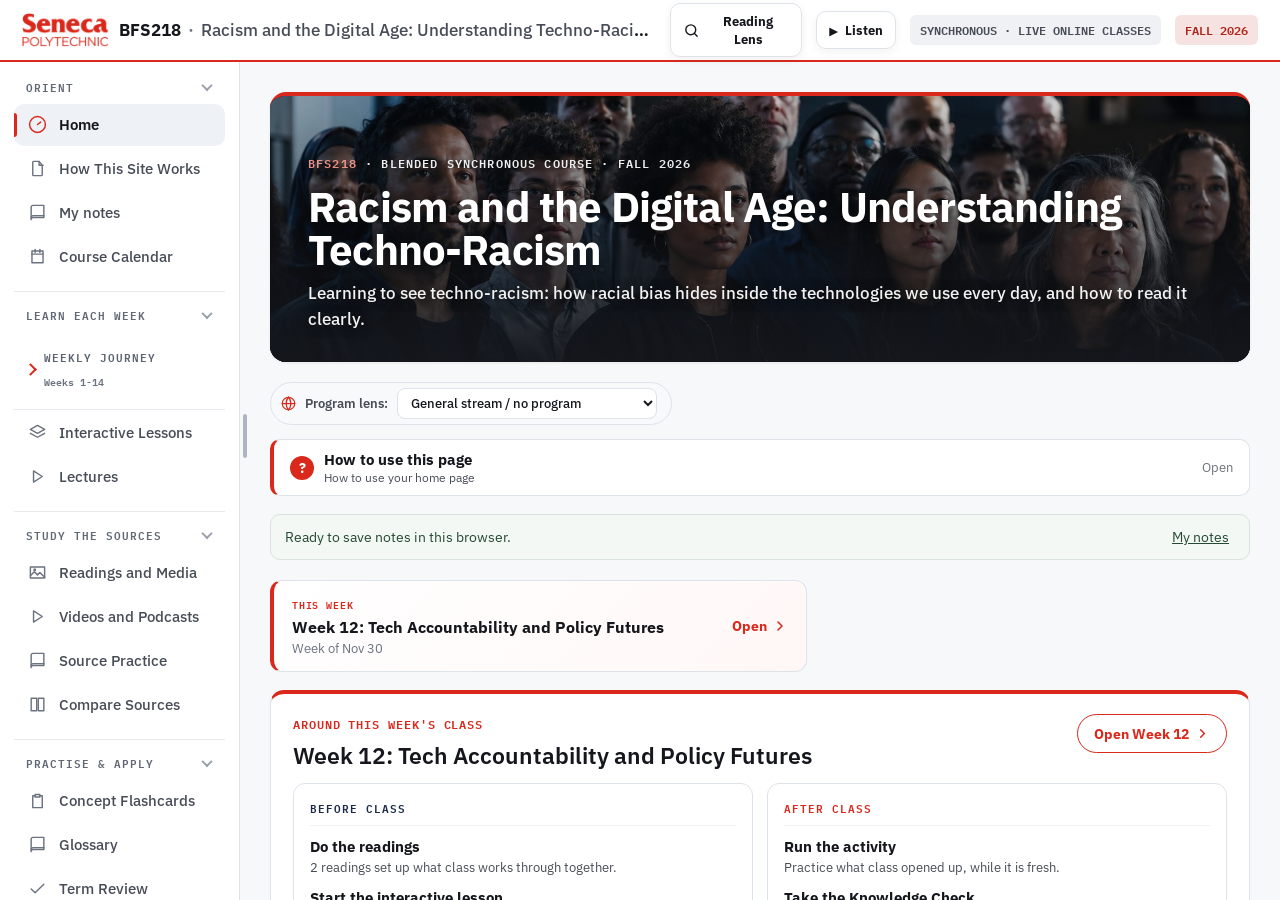
==== index.html @ 2667ca38 "Correct source attributions, practice explanations and support diagram" ====
<!DOCTYPE html>
<html lang="en-CA">
<head>
<meta charset="utf-8">
<meta http-equiv="Content-Security-Policy" content="default-src 'self'; script-src 'self' 'unsafe-inline'; style-src 'self' 'unsafe-inline'; img-src 'self' data: blob:; media-src 'self' blob:; font-src 'self'; connect-src 'self'; frame-src 'self' https://www.youtube-nocookie.com; object-src 'none'; base-uri 'self'; form-action 'none'">
<meta name="referrer" content="no-referrer">
<meta name="theme-color" content="#DA291C">
<meta name="viewport" content="width=device-width, initial-scale=1">
<meta name="build" content="20260913-2">
<script>
(function(){try{var m=document.querySelector('meta[name="build"]');var L=m?(m.content||''):'';if(!L)return;function cleanMarker(t){try{var u=new URL(location.href);if(t===L&&u.searchParams.has('_bf_build')){u.searchParams.delete('_bf_build');history.replaceState(history.state,'',u.href);}}catch(e){}}function chk(){fetch('build.txt?_='+Date.now(),{cache:'no-store'}).then(function(r){return r.ok?r.text():null;}).then(function(t){if(!t)return;t=(t||'').trim();if(!t)return;if(t===L){cleanMarker(t);return;}var seen=false,storageOK=true;try{seen=sessionStorage.getItem('bf_reload_for')===t;if(!seen)sessionStorage.setItem('bf_reload_for',t);}catch(e){storageOK=false;}if(seen)return;if(storageOK){location.reload();return;}try{var u=new URL(location.href);if(u.searchParams.get('_bf_build')===t)return;u.searchParams.set('_bf_build',t);location.replace(u.href);}catch(e){}}).catch(function(){});}chk();document.addEventListener('visibilitychange',function(){if(!document.hidden)chk();});window.addEventListener('focus',chk);setInterval(function(){if(!document.hidden)chk();},60000);}catch(e){}})();
</script>
<title>BFS218 Synchronous: your live-class companion site</title>
<meta name="description" content="Instructor-created companion site for the synchronous online section of BFS218 at Seneca Polytechnic: prepare before class, review after, with readings, concepts, immersive experiences, and study supports. Blackboard remains the official Seneca course platform.">
<link rel="stylesheet" href="./fonts/fonts.css?v=20260913-2">
<link rel="icon" type="image/svg+xml" href="./favicon.svg">
<style>
  :root{
    --navy:#1B2A4A; --red:#DA291C; --red-dark:#961A13; --amber:#F2A900; --page:#F7F8FA; --surface:#fff;
    --surface-alt:#FBFCFD; --soft:#EEF1F5; --border:#DEE3EA; --border-hover:#C9D1DC;
    --ink:#15171C; --ink-dim:#474C57; --ink-faint:#6B7280; --focus:#1552D8;
    --sans:'IBM Plex Sans',ui-sans-serif,system-ui,'Segoe UI',Arial,sans-serif;
    --mono:'IBM Plex Mono',ui-monospace,'Cascadia Code',Consolas,monospace;
  }
  *{box-sizing:border-box}
  html,body{margin:0;padding:0;overflow-x:hidden}
  body{font-family:var(--sans);background:var(--page);color:var(--ink);-webkit-font-smoothing:antialiased}
  button,input,select,textarea{font-family:inherit}
  button{cursor:pointer;min-height:24px}
  ::selection{background:#FCEFD2}
  *:focus-visible{outline:2px solid var(--focus);outline-offset:2px;border-radius:4px}
  a{color:#0b4fc0}
  .mono{font-family:var(--mono)}
  .skip{position:absolute;left:-999px;top:0;background:var(--ink);color:#fff;padding:10px 16px;z-index:200;border-radius:0 0 8px 0}
  .skip:focus{left:0}
  .vh{position:absolute;left:-9999px;width:1px;height:1px;overflow:hidden}
  .soc-weekstrip{display:none}
  .soc-mobile-menu{display:none!important}
  .soc-mobile-scrim{display:none}
  .soc-mobile-jump{display:none}
  .reader-lens-btn{margin-left:auto;display:inline-flex;align-items:center;justify-content:center;gap:7px;min-height:38px;border:1px solid var(--border);border-radius:10px;background:#fff;color:var(--ink);padding:8px 12px;font-size:.84rem;font-weight:800;box-shadow:0 3px 10px rgba(27,42,74,.06)}
  .reader-lens-btn.on{border-color:var(--red);background:#FBF4F3;color:var(--red)}
  .rl-dock{position:fixed;left:0;right:0;bottom:0;z-index:97;background:#fff;border-top:3px solid #DA291C;box-shadow:0 -10px 30px rgba(21,23,28,.18);padding:10px 18px calc(12px + env(safe-area-inset-bottom, 0px))}
  .rl-dock-head{display:flex;align-items:center;gap:10px}
  .rl-dock-head strong{display:inline-flex;align-items:center;gap:6px;font-size:.82rem;color:#B02318;letter-spacing:.03em;text-transform:uppercase}
  .rl-dock-hint{flex:1;font-size:.73rem;color:#474C57;line-height:1.4}
  .rl-dock-copy{font-size:1.5rem;line-height:1.6;font-weight:650;color:#15171C;max-height:5.6em;overflow:auto;padding-top:6px}
  @media (max-width:760px){.rl-dock-hint{display:none}.rl-dock-copy{font-size:1.3rem;max-height:4.6em}}
  .wk-save-note{display:block;margin-top:6px;font-size:.72rem;line-height:1.45;color:#474C57}
  textarea:focus-visible{outline:3px solid #1552D8!important;outline-offset:2px}
  .vid-load:focus-visible{outline:3px solid #7EB8FF!important;outline-offset:2px}
  .wk-coll-btn{float:right;margin-left:12px;min-width:30px;min-height:30px;border:1px solid #DEE3EA;background:#fff;color:#474C57;border-radius:8px;font-size:1.05rem;font-weight:600;line-height:1;cursor:pointer}
  .wk-coll-btn:hover{background:#EEF1F5}
  .wk-coll-btn:focus-visible{outline:3px solid #1B2A4A;outline-offset:2px}
  section.wk-collapsed > :not(h2.wk-sec):not(.wk-desc):not(.wk-coll-btn){display:none!important}
  section.wk-collapsed h2.wk-sec{margin-bottom:8px}
  .wk-desc{font-size:.92rem;line-height:1.6;color:var(--ink-dim);margin:0 0 14px}
  .site-howto-links{display:flex;gap:10px;flex-wrap:wrap;margin:0 0 16px}
  .site-howto-links a{font-size:.82rem;font-weight:700;color:#1B2A4A;background:#EEF1F5;border:1px solid #DEE3EA;border-radius:999px;padding:7px 14px;text-decoration:none}
  .site-howto-links a:hover{background:#e3e8ef}
  .site-howto-steps{list-style:none;margin:0;padding:0;display:grid;gap:10px}
  .site-howto-step{display:flex;gap:14px;align-items:flex-start;background:#fff;border:1px solid var(--border);border-radius:12px;padding:14px 16px;transition:transform .15s,box-shadow .15s,border-color .15s}
  .site-howto-step:hover{transform:translateX(3px);border-color:var(--red);box-shadow:0 3px 12px rgba(20,30,50,.07)}
  .site-howto-step .n{flex:none;width:30px;height:30px;border-radius:50%;background:var(--red);color:#fff;font-weight:700;display:flex;align-items:center;justify-content:center;font-size:.95rem}
  .site-howto-step b{display:block;font-size:1rem;color:var(--ink);margin-bottom:2px}
  .site-howto-step p{margin:0;font-size:.9rem;line-height:1.5;color:var(--ink-dim)}
  section.wk-collapsed > .wk-desc{margin-bottom:0}
  .wk-coll-bar{display:flex;align-items:center;gap:10px;flex-wrap:wrap;margin:0 0 14px}
  .wk-coll-bar button{border:1px solid #DEE3EA;background:#fff;color:#1B2A4A;border-radius:999px;font-size:.8125rem;font-weight:600;padding:7px 13px;cursor:pointer}
  .wk-coll-bar button:hover{background:#EEF1F5}
  .wk-coll-bar span{font-size:.75rem;color:#6B7280}
  .sc-panel{border:1px solid #DEE3EA;border-radius:16px;background:#fff;padding:20px 22px;margin:0 0 26px}
  .sc-stats{display:flex;gap:18px;flex-wrap:wrap;margin:0 0 14px;font-size:.9rem;color:#474C57}
  .sc-stats b{color:#141821;font-size:1.05rem}
  .sc-rec{display:flex;align-items:center;justify-content:space-between;gap:14px;border:1px solid #EEF1F5;border-radius:12px;padding:12px 14px;margin:0 0 10px}
  .sc-rec b{font-size:.95rem;color:#141821}
  .sc-rec p{margin:3px 0 0;font-size:.85rem;color:#474C57}
  .sc-rec > button{flex:none;border:1px solid #1B2A4A;background:#1B2A4A;color:#fff;border-radius:999px;font-size:.8125rem;font-weight:600;padding:8px 14px;cursor:pointer}
  .sc-rec > button:hover{background:#33456B}
  .sc-nameform label{display:block;font-size:.85rem;font-weight:600;color:#141821;margin:8px 0 6px}
  .sc-nameform div{display:flex;gap:8px}
  .sc-nameform input{flex:1;max-width:260px;border:1px solid #DEE3EA;border-radius:9px;padding:8px 11px;font-size:.9rem}
  .sc-nameform button{border:1px solid #1B2A4A;background:#fff;color:#1B2A4A;border-radius:9px;font-size:.85rem;font-weight:600;padding:8px 14px;cursor:pointer}
  .sc-nameform small,.sc-nameline{display:block;margin-top:7px;font-size:.75rem;color:#6B7280}
  .sc-linkbtn{border:none;background:none;color:#1B2A4A;text-decoration:underline;font-size:.75rem;cursor:pointer;padding:0}
  .sc-how{margin-top:10px}
  .sc-how summary{font-size:.8125rem;font-weight:600;color:#474C57;cursor:pointer}
  .sc-how p{font-size:.8125rem;color:#6B7280;margin:6px 0 0}
  .home-intro .home-about{margin-top:8px}
  .home-intro summary{font-size:.95rem;font-weight:600;color:var(--red);cursor:pointer;list-style:none;display:flex;align-items:center;gap:8px;padding:4px 0}
  .home-intro summary::-webkit-details-marker{display:none}
  .home-intro summary::before{content:"\25B8";display:inline-block;transition:transform .18s ease}
  .home-intro details[open] summary::before{transform:rotate(90deg)}
  .home-about-body{padding-top:8px}
  .home-about-body h3{font-size:1rem;margin:12px 0 6px;color:var(--ink)}
  .kd-link{display:flex;align-items:baseline;gap:9px;width:100%;background:none;border:none;text-align:left;cursor:pointer;font:inherit;padding:0;text-decoration:none}
  .kd-link .kd-t{color:inherit}
  .kd-link:hover .kd-t{text-decoration:underline}
  .kd-go{margin-left:auto;color:var(--ink-faint);font-weight:700;flex:none;align-self:center}
  .cal-link{appearance:none;-webkit-appearance:none;border-top:0;border-left:0;cursor:pointer;font:inherit;color:inherit;text-align:left;width:100%;text-decoration:none}
  .cal-due.cal-link:hover{background:#f7dcd9}.cal-open.cal-link:hover{background:#e6ebf3}






  .cal-legend{display:flex;flex-wrap:wrap;gap:16px;margin:0 0 6px;font-size:.82rem;color:var(--ink-dim)}
  .cal-lg{display:inline-flex;align-items:center;gap:7px}
  .cal-sw{width:13px;height:13px;border-radius:4px;flex:none}
  .cal-sw-due{background:var(--red)}.cal-sw-class{background:#1B2A4A}.cal-sw-open{background:#EEF1F5;border:1px solid #cdd3dc}.cal-sw-study{background:#dbe4f2}
  .cal-grids{display:grid;grid-template-columns:repeat(auto-fit,minmax(290px,1fr));gap:20px;margin:16px 0 26px}
  .cal-month{border:1px solid #DEE3EA;border-radius:14px;overflow:hidden;background:#fff}
  .cal-mhead{background:#1B2A4A;color:#fff;font-weight:600;font-size:.95rem;padding:10px 14px}
  .cal-grid{display:grid;grid-template-columns:repeat(7,1fr)}
  .cal-dow{text-align:center;font-size:.6rem;letter-spacing:.04em;color:#6B7280;font-weight:700;padding:7px 0 5px;text-transform:uppercase;border-bottom:1px solid #EEF1F5}
  .cal-cell{min-height:56px;border-bottom:1px solid #EEF1F5;border-right:1px solid #EEF1F5;padding:4px 5px;display:flex;flex-direction:column;gap:2px}
  .cal-grid > div:nth-child(7n){border-right:none}
  .cal-num{font-weight:600;color:var(--ink);font-size:.8rem}
  .cal-blank{background:#FAFBFC}
  .cal-tag{font-size:.58rem;line-height:1.12;font-weight:700;border-radius:5px;padding:2px 4px;color:#1B2A4A;background:#EEF1F5}
  .cal-due{background:#FBECEB}.cal-due .cal-num{color:var(--red)}.cal-due .cal-tag{background:var(--red);color:#fff}
  .cal-class .cal-tag{background:#1B2A4A;color:#fff}.cal-class .cal-num{color:#1B2A4A}
  .cal-open .cal-tag{background:#EEF1F5;color:#1B2A4A}
  .cal-study{background:#F3F6FB}.cal-study .cal-tag{background:#dbe4f2;color:#1B2A4A}
  .cal-today{outline:2px solid var(--red);outline-offset:-2px}




  .due-panel{margin-top:10px;background:#fff;border:1px solid #f0d9d7;border-radius:12px;padding:14px 16px}
  @keyframes upcomingScroll{from{transform:translateX(0)}to{transform:translateX(-50%)}}
  .upcoming-banner{position:sticky;top:8px;z-index:48;display:grid;grid-template-columns:auto minmax(0,1fr) auto;align-items:stretch;border:1px solid #DEE3EA;border-radius:12px;background:#fff;overflow:hidden;margin:0 0 14px;box-shadow:0 4px 16px rgba(0,0,0,.06)}
  .upcoming-label{border:0;background:#DA291C;color:#fff;padding:8px 14px;font:inherit;cursor:pointer;display:flex;flex-direction:column;justify-content:center;align-items:flex-start;min-width:112px}.upcoming-label:hover,.upcoming-label:focus-visible{background:#961A13}.upcoming-label span{font-size:.78rem;font-weight:800;letter-spacing:.05em;text-transform:uppercase}.upcoming-label small{font-size:.68rem;color:rgba(255,255,255,.9);margin-top:2px}
  .upcoming-pause{border:0;background:#F8F9FB;color:#474C57;padding:8px 14px;font:inherit;cursor:pointer;min-width:68px;font-size:.75rem;font-weight:700;border-left:1px solid #DEE3EA;transition:background .15s,color .15s}.upcoming-pause:hover,.upcoming-pause:focus-visible{background:#EEF1F5;color:#15171C}
  .upcoming-window{min-width:0;overflow:hidden;display:flex;align-items:center}.upcoming-track{display:flex;align-items:center;width:max-content;animation:upcomingScroll 54s linear infinite;will-change:transform}.upcoming-loop{display:flex;align-items:center;flex:none}.upcoming-banner.paused .upcoming-track,.upcoming-banner:hover .upcoming-track,.upcoming-window:focus .upcoming-track{animation-play-state:paused}
  .upcoming-item{display:inline-flex;align-items:center;gap:7px;white-space:nowrap;padding:9px 18px 9px 15px;border-right:1px solid #E5E5E5;color:#15171C;font-size:.8rem}.upcoming-item i{width:9px;height:9px;border-radius:50%;background:#15171C;flex:none}.upcoming-item b{color:#15171C}.upcoming-item small{font-size:.75rem;color:#474C57}.upcoming-due i{background:#DA291C}.upcoming-async i{background:#6B7280;border-radius:2px}.upcoming-study i{background:#fff;border:2px solid #6B7280}.upcoming-open i{background:#961A13;border-radius:1px;transform:rotate(45deg)}
  .upcoming-reminder{position:fixed;inset:0;z-index:220;display:flex;align-items:center;justify-content:center;padding:20px;background:rgba(0,0,0,.7);backdrop-filter:blur(6px)}.upcoming-reminder-card{position:relative;width:min(610px,100%);max-height:calc(100vh - 40px);overflow:auto;border-radius:20px;background:linear-gradient(145deg,#fff 0%,#fff 74%,#F8F8F8 100%);border:1px solid #CFCFCF;border-left:7px solid #DA291C;padding:30px;box-shadow:0 32px 90px rgba(0,0,0,.42)}.upcoming-reminder-card>.mono{display:inline-flex;border-radius:999px;background:#FFF1EF;padding:5px 9px;font-size:.68rem;letter-spacing:.08em;color:#961A13;font-weight:900}.upcoming-reminder-card h2{font-size:1.55rem;line-height:1.15;margin:10px 0 18px}.upcoming-reminder-card ul{list-style:none;margin:0;padding:0;display:grid;gap:10px}.upcoming-reminder-card li{display:grid;grid-template-columns:132px 1fr;gap:14px;align-items:start;border:1px solid #D8D8D8;border-radius:13px;background:#fff;padding:13px 14px;box-shadow:0 2px 8px rgba(0,0,0,.04)}.upcoming-reminder-card li b{color:#15171C;font-size:.8rem;line-height:1.3}.upcoming-reminder-card li b small{display:block;margin-top:4px;color:#961A13;font-size:.72rem}.upcoming-reminder-card li span{font-size:.9rem;line-height:1.48}.upcoming-reminder-card li span small{display:block;margin-top:3px;color:#474C57}.upcoming-reminder-card p{font-size:.84rem;line-height:1.55;color:#474C57;margin:16px 0}.upcoming-reminder-card>div:last-child{display:flex;gap:9px;flex-wrap:wrap}.upcoming-reminder-card>div:last-child button{border:1px solid #DA291C;border-radius:10px;background:#DA291C;color:#fff;padding:11px 14px;font-weight:800}.upcoming-reminder-card>div:last-child button:hover,.upcoming-reminder-card>div:last-child button:focus-visible{background:#961A13;border-color:#961A13}.upcoming-reminder-card>div:last-child button.secondary{background:#fff;color:#15171C;border-color:#15171C}.upcoming-reminder-card>div:last-child button.secondary:hover,.upcoming-reminder-card>div:last-child button.secondary:focus-visible{background:#F4F4F4;color:#15171C}
  .mobile-cal-sub{display:none}.mobile-access-panel{border:1px solid #D7D7D7;border-left:5px solid #DA291C;border-radius:0 14px 14px 0;background:#fff;padding:18px 20px;margin:16px 0}.mobile-access-panel .mono,.mobile-cal-sub .mono{font-size:.66rem;letter-spacing:.08em;color:#961A13;font-weight:900}.mobile-access-panel h2,.mobile-cal-sub h2{font-size:1.12rem;color:#15171C;margin:5px 0 7px}.mobile-access-panel p,.mobile-cal-sub p{font-size:.88rem;line-height:1.55;color:#474C57;margin:0 0 11px}.mobile-access-panel>div:last-of-type{display:flex;gap:8px;flex-wrap:wrap}.mobile-access-panel a,.mobile-access-panel button,.mobile-cal-sub a{display:inline-flex;align-items:center;justify-content:center;border:1px solid #DA291C;border-radius:9px;background:#DA291C;color:#fff;padding:9px 12px;font:inherit;font-size:.82rem;font-weight:800;text-decoration:none}.mobile-access-panel button{background:#fff;color:#961A13}.mobile-access-panel small{display:block;margin-top:9px;color:#474C57;font-size:.75rem}
  @media(max-width:760px){.mobile-cal-sub{display:block;border:1px solid #D7D7D7;border-top:5px solid #DA291C;border-radius:12px;background:#fff;padding:16px;margin:0 0 16px}.mobile-cal-sub a{width:100%}}
  @media(max-width:640px){.upcoming-banner{grid-template-columns:minmax(0,1fr) auto}.upcoming-label{grid-column:1/-1;min-width:0;flex-direction:row;gap:8px;align-items:center}.upcoming-window{min-height:42px}.upcoming-item{padding:8px 13px}.upcoming-reminder-card{padding:20px 16px}.upcoming-reminder-card li{grid-template-columns:1fr;gap:3px}.upcoming-reminder-card>div:last-child{display:grid}.upcoming-reminder-card>div:last-child button{width:100%}}
  @media(prefers-reduced-motion:reduce){.upcoming-track{animation:none}.upcoming-track [aria-hidden="true"]{display:none}.upcoming-window{overflow-x:auto}}
  .due-open-cal{font-size:.8rem;font-weight:700;color:#fff;background:#1B2A4A;border:none;border-radius:9px;padding:8px 14px;cursor:pointer}
  .kd-mon{font-family:var(--mono);font-size:.7rem;letter-spacing:.08em;color:var(--ink-faint);font-weight:700;margin:16px 0 6px;padding-top:10px;border-top:1px solid var(--soft)}
  .kd-mon:first-child{margin-top:0;border-top:none;padding-top:0}
  .kd-row{display:flex;gap:14px;align-items:flex-start;padding:7px 0}
  .kd-date{flex:none;width:50px;text-align:center;background:#F2F4F7;border-radius:10px;padding:6px 0;line-height:1.05}
  .kd-date.kd-past{background:#EDEFF2}
  .kd-date .kd-day{display:block;font-size:1.15rem;font-weight:700;color:var(--ink)}
  .kd-date .kd-mo{display:block;font-size:.6rem;letter-spacing:.06em;color:var(--ink-faint);text-transform:uppercase}
  .kd-items{flex:1;min-width:0;display:flex;flex-direction:column;gap:4px;padding-top:2px}
  .kd-item{display:flex;align-items:baseline;gap:9px;font-size:.94rem;line-height:1.4;color:var(--ink)}
  .kd-item .kd-dot{flex:none;width:8px;height:8px;border-radius:50%;margin-top:6px;background:#9aa3af}
  .kd-due .kd-dot{background:var(--red)}.kd-due .kd-t{font-weight:600}
  .kd-class .kd-dot{background:#1B2A4A}
  .kd-item em{font-style:normal;color:var(--ink-faint);font-size:.86rem}
  .kd-due em{color:var(--red);font-weight:600}
  .kd-rowpast{opacity:.5}

  .jnow{display:flex;align-items:center;justify-content:space-between;gap:14px;width:100%;text-align:left;border:1px solid var(--border);border-left:4px solid var(--red);background:linear-gradient(135deg,#fff,#fff7f6);border-radius:12px;padding:14px 18px;margin:0 0 18px;cursor:pointer}
  .jnow:hover{background:#fff1ef}
  .jnow-l{display:flex;flex-direction:column;gap:3px;min-width:0}
  .jnow-tag{font-size:.64rem;letter-spacing:.08em;color:var(--red);font-weight:800}
  .jnow-l b{font-size:1.02rem;color:var(--ink)}
  .jnow-date{font-size:.8rem;color:var(--ink-faint)}
  .jnow-go{display:inline-flex;align-items:center;gap:5px;font-size:.85rem;font-weight:700;color:var(--red);white-space:nowrap}
  .jprog{display:flex;align-items:center;gap:10px;margin:0 0 14px}
  .jprog-bar{flex:1;height:7px;border-radius:999px;background:#eaecef;overflow:hidden;max-width:280px}
  .jprog-bar>span{display:block;height:100%;background:var(--red);border-radius:999px}
  .jprog-txt{font-size:.8rem;color:var(--ink-faint);font-weight:600}
  @media (prefers-reduced-motion:reduce){.home-intro summary::before{transition:none}}
  #walk-overlay{position:fixed;inset:0;z-index:150;display:flex;flex-direction:column;background:radial-gradient(130% 100% at 50% -10%,#243154 0%,#141a28 55%,#090c12 100%);color:#fff;animation:walkfade .22s ease}
  @keyframes walkfade{from{opacity:0}to{opacity:1}}
  .walk-theme{position:absolute;top:20px;left:20px;z-index:4;height:42px;padding:0 16px;border:1px solid rgba(255,255,255,.24);background:rgba(255,255,255,.08);color:#fff;border-radius:11px;font-size:.8rem;font-weight:600;cursor:pointer;backdrop-filter:blur(6px)}
  .walk-theme:hover{background:rgba(255,255,255,.18)}
  .walk-close{position:absolute;top:20px;right:20px;z-index:4;width:42px;height:42px;border:1px solid rgba(255,255,255,.24);background:rgba(255,255,255,.08);color:#fff;border-radius:11px;display:flex;align-items:center;justify-content:center;cursor:pointer;backdrop-filter:blur(6px)}
  .walk-close:hover{background:rgba(255,255,255,.18)}
  .walk-stage{flex:1;display:flex;flex-direction:column;align-items:center;padding:72px clamp(24px,6vw,90px) 20px;min-height:0;overflow-y:auto;overflow-x:hidden}
  .walk-slide{max-width:960px;width:100%;margin:auto 0}
  .walk-slide{animation:walkin .42s cubic-bezier(.22,.61,.36,1)}
  .walk-view-update .walk-slide{animation:none}
  .walk-slide.wkslide-model{animation:none}
  @keyframes walkin{from{opacity:.4;transform:translateY(14px)}to{opacity:1;transform:none}}
  .walk-kicker{font-family:"IBM Plex Mono",ui-monospace,monospace;font-size:.72rem;letter-spacing:.16em;color:#FF6B5E;font-weight:700;margin-bottom:16px}
  .walk-title{font-size:clamp(2rem,5.5vw,3.4rem);line-height:1.05;font-weight:600;margin:0 0 18px;letter-spacing:-.015em;text-wrap:balance;text-shadow:0 2px 10px rgba(0,0,0,.32)}
  .walk-lead{font-size:clamp(1.05rem,2.2vw,1.32rem);line-height:1.6;color:#f5f7fb;margin:0 0 26px;max-width:660px;text-shadow:0 1px 3px rgba(0,0,0,.26)}
  .walk-q{border-left:3px solid #FF6B5E;padding:6px 0 6px 20px;margin-top:14px}
  .walk-q span{display:block;font-size:.78rem;letter-spacing:.08em;text-transform:uppercase;color:#d3d9e5;margin-bottom:8px}
  .walk-q b{font-size:clamp(1.25rem,2.6vw,1.55rem);line-height:1.32;font-weight:600;color:#fff}
  .walk-h{font-size:clamp(1.6rem,4vw,2.5rem);line-height:1.12;font-weight:600;margin:0 0 20px;letter-spacing:-.015em;text-wrap:balance;text-shadow:0 2px 10px rgba(0,0,0,.32)}
  .walk-body{font-size:clamp(1.08rem,2.4vw,1.34rem);line-height:1.72;color:#fff;margin:0;text-shadow:0 1px 3px rgba(0,0,0,.24)}
  .walk-cite{margin-top:20px;font-size:.85rem;color:#d9dfeb;font-style:italic}
  .walk-terms{display:grid;grid-template-columns:repeat(auto-fit,minmax(340px,1fr));gap:16px 26px;margin:0}
  .walk-term-h{font-size:clamp(1.1rem,2vw,1.3rem);font-weight:600;color:#fff;margin:0 0 5px}
  .walk-term-d{font-size:clamp(.95rem,1.7vw,1.05rem);line-height:1.55;color:#f4f7fb}
  .walk-term-d i{color:#d3d9e5}
  .wkslide-close{text-align:center}
  .wkslide-close .walk-can{display:inline-block;text-align:left;margin:0 auto 4px}
  .wkslide-close .walk-reflect{max-width:640px;margin-left:auto;margin-right:auto;text-align:left}
  .wkslide-close .walk-can li{padding:9px 0 9px 34px;border-bottom:none}
  .walk-qlist,.walk-can{list-style:none;margin:0;padding:0}
  .walk-qlist li,.walk-can li{font-size:clamp(1.08rem,2.2vw,1.3rem);line-height:1.5;padding:16px 0 16px 34px;border-bottom:1px solid rgba(255,255,255,.16);position:relative;color:#fff;text-shadow:0 1px 3px rgba(0,0,0,.2)}
  .walk-qlist li:before{content:"?";position:absolute;left:0;color:#FF6B5E;font-weight:700;font-size:1.2rem}
  .walk-can li:before{content:"\2713";position:absolute;left:0;color:#6FE39C;font-weight:700;font-size:1.2rem}
  .walk-reflect{margin-top:22px;background:none;border-top:1px solid rgba(255,255,255,.14);border-radius:0;padding:16px 0 0}
  .walk-reflect span{display:block;font-size:.76rem;letter-spacing:.08em;text-transform:uppercase;color:#d3d9e5;margin-bottom:8px}
  .walk-reflect p{margin:0;font-size:clamp(1rem,2vw,1.12rem);line-height:1.6;color:#fff;text-shadow:0 1px 3px rgba(0,0,0,.2)}
  .walk-cta{margin-top:22px;margin-bottom:4px;background:#DA291C;color:#fff;border:none;border-radius:11px;font-size:1rem;font-weight:600;padding:14px 26px;cursor:pointer}
  .walk-cta:hover{background:#c0241a}
  .walk-slide.wkslide-figure,.walk-slide.wkslide-model{max-width:min(1300px,95vw);height:100%}
  .walk-modelview{padding:0}
  .walk-modelshell{width:100%;height:100%;position:relative}
  @media (min-width:641px){.walk-modelshell{height:auto;aspect-ratio:16/9}}
  .walk-modelshell>canvas{width:100%!important;height:100%!important;display:block}
  .walk-modelshell .wk-cam-ctl{position:absolute;left:50%;bottom:14px;transform:translateX(-50%);margin:0;display:flex;gap:8px;flex-wrap:wrap;justify-content:center;z-index:2}
  .walk-modelshell .wk-cam-ctl button{min-width:44px;height:44px;padding:0 12px;border:1px solid rgba(255,255,255,.28);background:rgba(20,26,40,.55);color:#fff;border-radius:10px;font-size:1rem;font-weight:600;cursor:pointer}
  .walk-modelshell .wk-cam-ctl button:hover{background:rgba(40,52,78,.75)}
  .walk-light .walk-modelshell .wk-cam-ctl button{border-color:#d3dae2;background:rgba(255,255,255,.85);color:#1B2A4A}
  .walk-figwrap{display:grid;grid-template-columns:minmax(220px,320px) 1fr;gap:34px;height:100%;align-items:center;width:100%}
  .walk-figtext{display:flex;flex-direction:column;gap:10px}
  .walk-fighead{font-size:clamp(1.4rem,2.4vw,2rem);line-height:1.15;font-weight:600;margin:0;letter-spacing:-.01em;text-wrap:balance}
  .walk-fignote{padding:40px;text-align:center;opacity:.7}
  .walk-figcap{font-size:clamp(.95rem,1.9vw,1.08rem);line-height:1.55;color:#f2f5fa;margin:0 0 16px;max-width:760px;text-shadow:0 1px 3px rgba(0,0,0,.22)}
  .walk-model-steps{display:flex;flex-wrap:wrap;gap:8px;margin:2px 0 0}.walk-model-steps>span{flex:1 0 100%;font-size:.68rem;font-weight:800;letter-spacing:.08em;text-transform:uppercase;color:#d3d9e5}.walk-model-steps button{flex:1 1 118px;min-height:44px;border:1px solid rgba(255,255,255,.28);background:rgba(255,255,255,.08);color:#fff;border-radius:10px;padding:8px 10px;font-size:.78rem;line-height:1.2;font-weight:700}.walk-model-steps button.on{border-color:#FF8A80;background:#B3261E;color:#fff;box-shadow:0 0 0 2px rgba(255,138,128,.18)}.walk-light .walk-model-steps>span{color:#6b7280}.walk-light .walk-model-steps button{border-color:#c8d0da;background:#fff;color:#1B2A4A}.walk-light .walk-model-steps button.on{border-color:#B3261E;background:#FFF3F1;color:#961A13;box-shadow:0 0 0 2px rgba(179,38,30,.12)}
  .walk-figview{height:100%;min-height:40vh;display:flex;align-items:center;justify-content:center;overflow:hidden;cursor:default;position:relative;background:radial-gradient(58% 54% at 50% 46%,rgba(255,255,255,.10),rgba(255,255,255,0) 72%)}
  .walk-figimg{max-width:100%;max-height:100%;transform-origin:center center;transition:transform .18s ease;will-change:transform;user-select:none;-webkit-user-drag:none;pointer-events:none;border-radius:14px;box-shadow:0 30px 80px rgba(0,0,0,.55),0 8px 24px rgba(0,0,0,.4)}
  .walk-figimg.nofx{transition:none}
  .walk-figctl{display:flex;gap:8px;justify-content:flex-start;flex-wrap:wrap;margin:6px 0 0}
  .walk-figctl button{min-width:46px;height:44px;padding:0 14px;border:1px solid rgba(255,255,255,.24);background:rgba(255,255,255,.08);color:#fff;border-radius:11px;font-size:1.05rem;font-weight:600;cursor:pointer;display:flex;align-items:center;justify-content:center}
  .walk-figctl button:hover{background:rgba(255,255,255,.18)}
  .walk-bar{display:flex;align-items:center;gap:18px;justify-content:center;padding:18px 24px calc(20px + env(safe-area-inset-bottom));border-top:1px solid rgba(255,255,255,.1)}
  .walk-prev,.walk-next{width:48px;height:48px;border:1px solid rgba(255,255,255,.24);background:rgba(255,255,255,.08);color:#fff;border-radius:50%;display:flex;align-items:center;justify-content:center;cursor:pointer;flex:none}
  .walk-prev{transform:scaleX(-1)}
  .walk-prev:hover,.walk-next:hover{background:rgba(255,255,255,.18)}
  .walk-prev:disabled,.walk-next:disabled{opacity:.28;cursor:default}
  .walk-dots{display:flex;gap:9px;flex-wrap:wrap;justify-content:center;max-width:420px}
  .walk-dot{width:9px;height:9px;border-radius:50%;border:none;background:rgba(255,255,255,.26);cursor:pointer;padding:0;transition:transform .16s ease,background .16s ease}
  .walk-dot.on{background:#FF6B5E;transform:scale(1.35)}
  .walk-count{font-family:"IBM Plex Mono",ui-monospace,monospace;font-size:.82rem;color:rgba(255,255,255,.55);min-width:56px;text-align:center}
  #walk-overlay.walk-light{background:radial-gradient(120% 95% at 50% 25%,#ffffff 0%,#f5f8fc 65%,#eef2f8 100%);color:#141821}
  .walk-light .walk-lead,.walk-light .walk-body,.walk-light .walk-qlist li,.walk-light .walk-can li,.walk-light .walk-q b,.walk-light .walk-reflect p,.walk-light .walk-terms dt,.walk-light .walk-terms dd{color:#1f2733}
  .walk-light .walk-title,.walk-light .walk-h{color:#0f1520}
  .walk-light .walk-cite,.walk-light .walk-q span,.walk-light .walk-reflect span,.walk-light .walk-count,.walk-light .walk-figcap,.walk-light .walk-terms dd i,.walk-light .walk-terms i{color:#6b7280}
  .walk-light .walk-term-h{color:#0f1520}
  .walk-light .walk-term-d{color:#28303c}
  .walk-light .walk-term-d i{color:#6b7280}
  .walk-light .walk-kicker{color:#B02318}
  .walk-light .walk-close,.walk-light .walk-theme,.walk-light .walk-prev,.walk-light .walk-next,.walk-light .walk-figctl button{border-color:#d3dae2;background:#fff;color:#1B2A4A}
  .walk-light .walk-close:hover,.walk-light .walk-theme:hover,.walk-light .walk-prev:hover,.walk-light .walk-next:hover,.walk-light .walk-figctl button:hover{background:#eef1f5}
  .walk-light .walk-bar,.walk-light .walk-qlist li,.walk-light .walk-can li{border-color:#e2e6ec}
  .walk-light .walk-reflect{background:none;border-top-color:#dde2ea}
  .walk-light .walk-q{border-left-color:#B02318}
  .walk-light .walk-figview{background:transparent}
  .walk-light .walk-figimg{box-shadow:0 12px 40px rgba(28,40,64,.12)}
  .walk-light .walk-dot{background:rgba(20,24,33,.22)}
  .walk-light .walk-dot.on{background:#B02318}
  @media (max-width:640px){.walk-theme{font-size:0;padding:0;width:42px}.walk-theme:before{content:"\25D0";font-size:1.1rem}.walk-stage{padding:64px 20px 16px}.walk-figwrap{grid-template-columns:1fr;gap:16px}.walk-figview{min-height:38vh}}
  @media (max-width:520px){.walk-count{display:none}}
  @media (prefers-reduced-motion:reduce){#walk-overlay,.walk-slide{animation:none}.walk-figimg,.walk-dot{transition:none}}
  #walk-overlay .walk-theme{font-size:.82rem;width:auto;padding:0 14px}
  .walk-access-panel{position:absolute;z-index:6;left:20px;top:70px;width:min(470px,calc(100vw - 40px));max-height:calc(100vh - 150px);overflow:auto;border:1px solid rgba(255,255,255,.28);border-radius:14px;background:#151b29;color:#fff;box-shadow:0 22px 60px rgba(0,0,0,.38);padding:15px}
  .walk-access-head{display:flex;align-items:center;gap:12px;border-bottom:1px solid rgba(255,255,255,.18);padding-bottom:10px;margin-bottom:12px}.walk-access-head h2{font-size:1.1rem;line-height:1.2;margin:0;flex:1}.walk-access-head button{width:36px;height:36px;display:flex;align-items:center;justify-content:center;border:1px solid rgba(255,255,255,.28);border-radius:9px;background:transparent;color:inherit}
  .walk-access-group{margin:13px 0}.walk-access-group>b{display:block;font-size:.78rem;letter-spacing:.05em;text-transform:uppercase;margin-bottom:7px}.walk-access-group>div{display:flex;gap:7px;flex-wrap:wrap}.walk-access-group button{min-height:40px;border:1px solid rgba(255,255,255,.28);border-radius:9px;background:rgba(255,255,255,.08);color:inherit;padding:7px 10px;font:inherit;font-size:.82rem;font-weight:700}.walk-access-group button[aria-pressed="true"]{border-color:#FF8A7F;background:#3A2022;color:#fff;box-shadow:0 0 0 1px #FF8A7F}.walk-access-group button:disabled{opacity:.45}.walk-access-group label{display:block;font-size:.78rem;font-weight:700;margin:9px 0}.walk-access-group select{display:block;width:100%;margin-top:5px;border:1px solid #AAB3C2;border-radius:8px;background:#fff;color:#15171C;padding:8px;font:inherit}.walk-access-group small,.walk-access-note{display:block;font-size:.75rem;line-height:1.45;color:#D8DEE8;margin:8px 0 0}
  #walk-overlay.walk-light .walk-access-panel,#walk-overlay.walk-soft .walk-access-panel,#walk-overlay.walk-warm .walk-access-panel{background:#fff;color:#15171C;border-color:#C9D1DC;box-shadow:0 20px 55px rgba(27,42,74,.2)}
  #walk-overlay.walk-light .walk-access-head,#walk-overlay.walk-soft .walk-access-head,#walk-overlay.walk-warm .walk-access-head{border-color:#DEE3EA}
  #walk-overlay.walk-light .walk-access-head button,#walk-overlay.walk-soft .walk-access-head button,#walk-overlay.walk-warm .walk-access-head button,#walk-overlay.walk-light .walk-access-group button,#walk-overlay.walk-soft .walk-access-group button,#walk-overlay.walk-warm .walk-access-group button{border-color:#B9C4D2;background:#fff;color:#1B2A4A}
  #walk-overlay.walk-light .walk-access-group button[aria-pressed="true"],#walk-overlay.walk-soft .walk-access-group button[aria-pressed="true"],#walk-overlay.walk-warm .walk-access-group button[aria-pressed="true"]{border-color:#B02318;background:#FBF4F3;color:#8C1D15;box-shadow:0 0 0 1px #B02318}
  #walk-overlay.walk-light .walk-access-group small,#walk-overlay.walk-light .walk-access-note,#walk-overlay.walk-soft .walk-access-group small,#walk-overlay.walk-soft .walk-access-note,#walk-overlay.walk-warm .walk-access-group small,#walk-overlay.walk-warm .walk-access-note{color:#474C57}
  #walk-overlay.walk-soft{background:linear-gradient(160deg,#F4F6F8 0%,#E4E8ED 100%);color:#15171C}#walk-overlay.walk-warm{background:linear-gradient(160deg,#FFF8EA 0%,#EDE0C9 100%);color:#241E16}
  .walk-soft .walk-lead,.walk-soft .walk-body,.walk-soft .walk-qlist li,.walk-soft .walk-can li,.walk-soft .walk-q b,.walk-soft .walk-reflect p,.walk-soft .walk-term-d,.walk-warm .walk-lead,.walk-warm .walk-body,.walk-warm .walk-qlist li,.walk-warm .walk-can li,.walk-warm .walk-q b,.walk-warm .walk-reflect p,.walk-warm .walk-term-d{color:#202733;text-shadow:none}.walk-warm .walk-lead,.walk-warm .walk-body,.walk-warm .walk-qlist li,.walk-warm .walk-can li,.walk-warm .walk-q b,.walk-warm .walk-reflect p,.walk-warm .walk-term-d{color:#30271E}
  .walk-soft .walk-title,.walk-soft .walk-h,.walk-soft .walk-term-h,.walk-warm .walk-title,.walk-warm .walk-h,.walk-warm .walk-term-h{color:#111821;text-shadow:none}.walk-warm .walk-title,.walk-warm .walk-h,.walk-warm .walk-term-h{color:#241B13}
  .walk-soft .walk-kicker,.walk-warm .walk-kicker{color:#A51F16}.walk-soft .walk-cite,.walk-soft .walk-q span,.walk-soft .walk-reflect span,.walk-soft .walk-count,.walk-soft .walk-figcap,.walk-warm .walk-cite,.walk-warm .walk-q span,.walk-warm .walk-reflect span,.walk-warm .walk-count,.walk-warm .walk-figcap{color:#5C6572;text-shadow:none}
  .walk-soft .walk-close,.walk-soft .walk-theme,.walk-soft .walk-prev,.walk-soft .walk-next,.walk-warm .walk-close,.walk-warm .walk-theme,.walk-warm .walk-prev,.walk-warm .walk-next{border-color:#AEB8C5;background:#fff;color:#1B2A4A}.walk-soft .walk-bar,.walk-soft .walk-qlist li,.walk-soft .walk-can li,.walk-warm .walk-bar,.walk-warm .walk-qlist li,.walk-warm .walk-can li{border-color:#C9D1DA}.walk-soft .walk-dot,.walk-warm .walk-dot{background:#737C88}.walk-soft .walk-dot.on,.walk-warm .walk-dot.on{background:#B02318}
  #walk-overlay.walk-contrast{background:#000;color:#fff}.walk-contrast .walk-kicker,.walk-contrast .walk-qlist li:before,.walk-contrast .walk-can li:before{color:#FFEA00}.walk-contrast .walk-lead,.walk-contrast .walk-body,.walk-contrast .walk-qlist li,.walk-contrast .walk-can li,.walk-contrast .walk-q b,.walk-contrast .walk-reflect p,.walk-contrast .walk-term-h,.walk-contrast .walk-term-d,.walk-contrast .walk-title,.walk-contrast .walk-h,.walk-contrast .walk-figcap{color:#fff;text-shadow:none}.walk-contrast .walk-cite,.walk-contrast .walk-q span,.walk-contrast .walk-reflect span,.walk-contrast .walk-count{color:#fff}.walk-contrast .walk-q{border-color:#FFEA00}.walk-contrast .walk-close,.walk-contrast .walk-theme,.walk-contrast .walk-prev,.walk-contrast .walk-next,.walk-contrast .walk-access-head button,.walk-contrast .walk-access-group button{border:2px solid #fff;background:#000;color:#fff}.walk-contrast .walk-access-panel{border:3px solid #fff;background:#000;color:#fff;box-shadow:none}.walk-contrast .walk-access-group button[aria-pressed="true"]{border-color:#FFEA00;background:#FFEA00;color:#000;box-shadow:none}.walk-contrast .walk-access-group small,.walk-contrast .walk-access-note{color:#fff}.walk-contrast .walk-dot{background:#fff}.walk-contrast .walk-dot.on{background:#FFEA00}.walk-contrast *:focus-visible{outline:4px solid #FFEA00!important;outline-offset:3px!important}
  .walk-font .walk-stage,.walk-font .walk-access-panel{font-family:Verdana,'Segoe UI',Tahoma,Arial,sans-serif}.walk-font .walk-kicker,.walk-font .walk-count{font-family:inherit;letter-spacing:.06em}
  .walk-size-115 .walk-lead,.walk-size-115 .walk-body,.walk-size-115 .walk-term-d,.walk-size-115 .walk-qlist li,.walk-size-115 .walk-can li,.walk-size-115 .walk-reflect p,.walk-size-115 .walk-figcap{font-size:1.38rem!important}.walk-size-130 .walk-lead,.walk-size-130 .walk-body,.walk-size-130 .walk-term-d,.walk-size-130 .walk-qlist li,.walk-size-130 .walk-can li,.walk-size-130 .walk-reflect p,.walk-size-130 .walk-figcap{font-size:1.55rem!important}.walk-size-150 .walk-lead,.walk-size-150 .walk-body,.walk-size-150 .walk-term-d,.walk-size-150 .walk-qlist li,.walk-size-150 .walk-can li,.walk-size-150 .walk-reflect p,.walk-size-150 .walk-figcap{font-size:1.78rem!important}.walk-size-175 .walk-lead,.walk-size-175 .walk-body,.walk-size-175 .walk-term-d,.walk-size-175 .walk-qlist li,.walk-size-175 .walk-can li,.walk-size-175 .walk-reflect p,.walk-size-175 .walk-figcap{font-size:1.96rem!important}.walk-size-200 .walk-lead,.walk-size-200 .walk-body,.walk-size-200 .walk-term-d,.walk-size-200 .walk-qlist li,.walk-size-200 .walk-can li,.walk-size-200 .walk-reflect p,.walk-size-200 .walk-figcap{font-size:2.12rem!important}
  .walk-size-115 .walk-title{font-size:clamp(2.3rem,6vw,3.9rem)}.walk-size-130 .walk-title{font-size:clamp(2.55rem,6.5vw,4.3rem)}.walk-size-150 .walk-title{font-size:clamp(2.8rem,7vw,4.7rem)}.walk-size-175 .walk-title{font-size:clamp(3rem,7.5vw,5rem)}.walk-size-200 .walk-title{font-size:clamp(3.2rem,8vw,5.3rem)}.walk-size-115 .walk-h,.walk-size-130 .walk-h,.walk-size-150 .walk-h,.walk-size-175 .walk-h,.walk-size-200 .walk-h{font-size:clamp(2rem,5vw,3.3rem)}.walk-size-130 .walk-terms,.walk-size-150 .walk-terms,.walk-size-175 .walk-terms,.walk-size-200 .walk-terms,.walk-size-130 .walk-figwrap,.walk-size-150 .walk-figwrap,.walk-size-175 .walk-figwrap,.walk-size-200 .walk-figwrap{grid-template-columns:1fr}.walk-size-130 .walk-slide,.walk-size-150 .walk-slide,.walk-size-175 .walk-slide,.walk-size-200 .walk-slide{max-width:1180px;margin-top:0;margin-bottom:24px}
  #walk-overlay.walk-reduce,#walk-overlay.walk-reduce .walk-slide{animation:none!important}#walk-overlay.walk-reduce *{scroll-behavior:auto!important;transition:none!important;animation:none!important}
  #walk-overlay button:focus-visible,#walk-overlay select:focus-visible{outline:3px solid #FF8A7F;outline-offset:3px}#walk-overlay .walk-slide:focus,#walk-overlay .walk-slide:focus-visible{outline:none}
  @media (max-width:640px){#walk-overlay .walk-theme{font-size:.78rem;width:auto;padding:0 10px}.walk-access-panel{left:10px;top:64px;width:calc(100vw - 20px);max-height:calc(100vh - 126px);padding:13px}.walk-stage{padding-top:116px}.walk-size-130 .walk-stage,.walk-size-150 .walk-stage,.walk-size-175 .walk-stage,.walk-size-200 .walk-stage{padding-left:16px;padding-right:16px}.walk-bar{gap:10px;padding-left:12px;padding-right:12px}.walk-dots{gap:7px}.walk-dot{width:11px;height:11px}}
  .soc-nav-group{margin:0;padding:0 0 13px;border-bottom:1px solid #E6E9EE}.soc-nav-group>summary{list-style:none;cursor:pointer;user-select:none;display:flex;align-items:center;gap:8px}.soc-nav-group>summary::-webkit-details-marker{display:none}.soc-nav-group>summary::marker{content:""}.soc-nav-group>summary::after{content:"";width:6px;height:6px;flex:none;margin-left:auto;margin-right:2px;border-right:2px solid #9AA1AC;border-bottom:2px solid #9AA1AC;transform:rotate(-45deg);transition:transform .16s ease}.soc-nav-group[open]>summary::after{transform:rotate(45deg) translate(-1px,-1px)}.soc-nav-group>summary:hover{color:#15171C}.soc-nav-group>summary:focus-visible{outline:3px solid rgba(218,41,28,.2);outline-offset:1px}.soc-nav-groupbody{display:grid;gap:2px;padding-top:2px}.soc-nav-group+.soc-nav-group{padding-top:12px}.soc-nav-label{padding:0 12px 7px;font-family:var(--mono);font-size:.68rem;line-height:1.35;font-weight:800;letter-spacing:.09em;color:#606875}.soc-nav-group button,.soc-nav-weekgroup button{position:relative;transition:background-color .16s ease,color .16s ease}.soc-nav-group button:hover,.soc-nav-weekgroup button:hover{background:#F5F6F8!important;color:#15171C!important}.soc-nav-group button[aria-current="page"]::before,.soc-nav-weekgroup button[style*="font-weight:600"]::before{content:"";position:absolute;left:0;top:9px;bottom:9px;width:3px;border-radius:0 4px 4px 0;background:#DA291C}
  .soc-nav-weekgroup{margin:0;padding:12px 0 13px;border-bottom:1px solid #E6E9EE}.soc-nav-weekgroup>summary{display:flex;align-items:center;justify-content:space-between;gap:10px;min-height:36px;padding:7px 12px;border-radius:10px;color:#5B6370;cursor:pointer;list-style:none;user-select:none}.soc-nav-weekgroup>summary::-webkit-details-marker{display:none}.soc-nav-weekgroup>summary::before{content:"";width:7px;height:7px;flex:none;border-right:2px solid #DA291C;border-bottom:2px solid #DA291C;transform:rotate(-45deg);transition:transform .16s ease;order:3}.soc-nav-weekgroup[open]>summary::before{transform:rotate(45deg) translate(-1px,-1px)}.soc-nav-weekgroup>summary:hover{background:#F5F6F8;color:#15171C}.soc-nav-weekgroup>summary:focus-visible{outline:3px solid rgba(218,41,28,.2);outline-offset:1px}.soc-nav-weekgroup>summary span{order:1;font-family:var(--mono);font-size:.68rem;line-height:1.35;font-weight:800;letter-spacing:.09em}.soc-nav-weekgroup>summary b{order:2;margin-left:auto;font-family:var(--mono);font-size:.64rem;font-weight:650;color:#69717D;white-space:nowrap}.soc-nav-weekgroup>div{display:grid;gap:1px;margin-top:4px;padding:3px 0 1px 8px;border-left:1px solid #E2E6EB}.soc-nav-weekgroup>div button{align-items:flex-start!important}.soc-nav-weekgroup>div button>span:nth-child(2){display:-webkit-box!important;overflow:hidden!important;white-space:normal!important;-webkit-box-orient:vertical;-webkit-line-clamp:2;line-height:1.28}.soc-sidebar>.soc-nav-group:last-of-type{border-bottom:0}
  .soc-nav-weekgroup:not([open])>div{display:none}
  .soc-nav-weekgroup+.soc-nav-group{padding-top:12px}.soc-nav-weekgroup>summary{display:grid;grid-template-columns:auto minmax(0,1fr);grid-template-rows:auto auto;column-gap:9px;row-gap:10px}.soc-nav-weekgroup>summary::marker{content:""}.soc-nav-weekgroup>summary::before{grid-column:1;grid-row:1/3;align-self:center;order:initial}.soc-nav-weekgroup>summary span{grid-column:2;grid-row:1;order:initial;min-width:0;white-space:normal;overflow-wrap:anywhere}.soc-nav-weekgroup>summary b{grid-column:2;grid-row:2;order:initial;min-width:0;margin-left:0;white-space:normal;overflow-wrap:anywhere;line-height:1.35}
  @media(max-width:760px){.soc-nav-label,.soc-nav-weekgroup>summary span{font-size:.7rem}.soc-nav-group{padding-bottom:11px}.soc-nav-group+.soc-nav-group{padding-top:10px}.soc-nav-weekgroup{padding:10px 0 11px}}@media(prefers-reduced-motion:reduce){.soc-nav-group button,.soc-nav-weekgroup button,.soc-nav-weekgroup>summary::before{transition:none}}
  .wk-sec-click{cursor:pointer}
  .wk-sec-click:focus-visible{outline:3px solid #1B2A4A;outline-offset:3px;border-radius:4px}
  .home-hero-masthead{position:relative;overflow:hidden;border-radius:16px;border-top:4px solid var(--red);background:#15171C;min-height:270px;display:flex;align-items:flex-end;margin:0 0 20px;box-shadow:0 1px 3px rgba(21,23,28,.08)}
  .home-hero-masthead .hhm-img{position:absolute;inset:0;width:100%;height:100%;object-fit:cover;object-position:center 26%;display:block}
  .home-hero-masthead .hhm-scrim{position:absolute;inset:0;background:linear-gradient(180deg,rgba(21,23,28,.12) 0%,rgba(21,23,28,.5) 52%,rgba(21,23,28,.9) 100%)}
  .home-hero-masthead .hhm-body{position:relative;padding:34px 38px 30px;color:#fff;width:100%}
  .home-hero-masthead .hhm-kick{font-size:.72rem;letter-spacing:.1em;font-weight:700;color:#fff;opacity:.92;margin:0 0 12px}
  .home-hero-masthead .hhm-code{color:#ff9a8f}
  .home-hero-masthead .hhm-title{font-size:2.6rem;line-height:1.04;font-weight:800;letter-spacing:-.02em;margin:0 0 10px;color:#fff;text-shadow:0 2px 22px rgba(0,0,0,.45)}
  .home-hero-masthead .hhm-sub{font-size:1.06rem;line-height:1.5;margin:0;color:#f2f2f2;font-weight:500;text-shadow:0 1px 12px rgba(0,0,0,.5)}
  @media(max-width:760px){.home-hero-masthead{min-height:210px}.home-hero-masthead .hhm-body{padding:22px 20px 20px}.home-hero-masthead .hhm-title{font-size:1.85rem;overflow-wrap:anywhere}.home-hero-masthead .hhm-sub{font-size:.98rem}}
  .home-start{display:grid;grid-template-columns:1.25fr 1fr;gap:14px;align-items:stretch;margin:0 0 18px}
  .home-start .jnow{margin:0;height:100%}
  .home-due{display:flex;flex-direction:column;gap:8px;border:1px solid var(--border);border-left:4px solid #1B2A4A;border-radius:12px;background:#fff;padding:14px 18px}
  .home-due-h{font-size:.7rem;letter-spacing:.08em;color:#1B2A4A;font-weight:800}
  .home-due-item{display:flex;flex-direction:column;gap:1px;text-decoration:none;border-radius:8px;padding:6px 8px;margin:0 -8px;color:var(--ink);position:relative}
  a.home-due-item:hover{background:#F3F5F9}
  .home-due-name{font-size:.98rem;font-weight:700;color:var(--ink)}
  .home-due-when{font-size:.8rem;color:var(--ink-faint);font-weight:600}
  .home-due-go{position:absolute;right:8px;top:8px;color:#1B2A4A;font-weight:700}
  .home-due-empty{font-size:.92rem;color:var(--ink-dim);margin:2px 0}
  .home-due-all{align-self:flex-start;margin-top:auto;background:none;border:none;padding:4px 0 0;color:var(--red);font-weight:700;font-size:.82rem;cursor:pointer}
  @media(max-width:760px){.home-start{grid-template-columns:1fr}}
  .welcome-card h2{margin:6px 0 10px}
  .welcome-card>.welcome-actions{margin-top:4px}
  @media(prefers-reduced-motion:reduce){.soc-nav-group>summary::after{transition:none}}
  .wk-cam-ctl{display:flex;align-items:center;gap:6px;flex-wrap:wrap;margin:10px 14px 0}
  .wk-cam-ctl button{min-width:44px;min-height:44px;border:1px solid #DEE3EA;background:#fff;color:#1B2A4A;border-radius:9px;font-size:1rem;font-weight:600;cursor:pointer;padding:4px 10px}
  .wk-cam-ctl button:hover{background:#EEF1F5}
  .wk-cam-ctl button:focus-visible{outline:3px solid #1B2A4A;outline-offset:2px}
  .wk-cam-ctl .wk-cam-reset{font-size:.8125rem}
  .wk-cam-hint{font-size:.75rem;color:#6B7280;margin-left:4px}
  .wk-visual-card{border:1px solid #DEE3EA;border-radius:14px;padding:16px 18px;background:#fff}
  .wk-visual-card b{font-size:1.0625rem;color:#141821}
  .wk-visual-card p{margin:8px 0 0;color:#474C57}
  .wk-visual-card .wk-cta{margin-top:12px}
  .wk-step-strip{display:flex;align-items:center;gap:12px;margin:10px 0 4px;padding:12px 14px;background:#F7F8FA;border:1px solid #DEE3EA;border-radius:12px}
  .wk-step-btn{min-height:40px;border:1px solid #DEE3EA;border-radius:9px;background:#fff;color:#1B2A4A;padding:8px 13px;font-size:.84rem;font-weight:700;cursor:pointer;flex:none}
  .wk-step-btn:disabled{opacity:.4;cursor:default}
  .wk-step-next{border-color:var(--red);color:#B02318}
  .wk-step-text{flex:1;font-size:.92rem;line-height:1.55;color:#15171C}
  @media (max-width:760px){.wk-step-strip{flex-wrap:wrap}.wk-step-text{flex:1 1 100%;order:-1}}
  .exp-card{background:#fff;border:1px solid #DEE3EA;border-left:5px solid var(--red);border-radius:14px;padding:20px 22px;margin:0 0 20px;box-shadow:0 1px 2px rgba(21,23,28,.05)}
  .exp-kicker{font-size:.68rem;letter-spacing:.08em;color:#B02318;font-weight:700}
  .exp-card h2{margin:4px 0 8px;font-size:1.25rem}
  .exp-setup{font-size:.95rem;line-height:1.6;margin:0 0 10px}
  .exp-commit{font-size:.9rem;line-height:1.55;margin:0 0 12px;color:#15171C}
  .exp-opts{display:grid;gap:9px;margin:0 0 14px}
  .exp-opt{text-align:left;border:1px solid #DEE3EA;border-radius:11px;background:#fff;color:#15171C;padding:12px 14px;font-size:.92rem;line-height:1.5;cursor:pointer;min-height:44px}
  .exp-opt.on{border-color:var(--red);background:#FBF4F3;font-weight:600}
  .exp-opt:disabled{cursor:default;opacity:.75}.exp-opt.on:disabled{opacity:1}
  .exp-run:disabled{opacity:.45;cursor:default}
  .exp-outcome{margin:16px 0 0;padding:15px 17px;background:#15171C;color:#fff;border-radius:12px}
  .exp-outcome .mono{font-size:.64rem;letter-spacing:.08em;color:#9aa3af}
  .exp-outcome b{display:block;font-size:1.02rem;margin:5px 0 6px}
  .exp-outcome p{margin:0;font-size:.9rem;line-height:1.6;color:#e5e7eb}
  .exp-mirror{margin:12px 0 0;padding:15px 17px;background:#F3F7F4;border:1px solid #9CC4A8;border-radius:12px}
  .exp-mirror .mono{font-size:.64rem;letter-spacing:.08em;color:#2c6b3f}
  .exp-mirror p{margin:6px 0 0;font-size:.9rem;line-height:1.6}
  .exp-pattern{border-top:1px dashed #9CC4A8;padding-top:9px}
  .exp-reset{margin-top:12px;border:none;background:none;color:#474C57;font-size:.8rem;text-decoration:underline;cursor:pointer;padding:0}
  .vid-cover{position:absolute;inset:0;display:flex;flex-direction:column;align-items:center;justify-content:center;gap:10px;background:linear-gradient(135deg,#1B2A4A 0%,#27436e 55%,#00777b 100%)}
  .vid-cover-play{width:56px;height:56px;border-radius:50%;background:#DA291C;box-shadow:0 6px 18px rgba(0,0,0,.45);position:relative}
  .vid-cover-play:after{content:"";position:absolute;left:23px;top:17px;border-left:18px solid #fff;border-top:11px solid transparent;border-bottom:11px solid transparent}
  .vid-cover-note{font-size:.72rem;font-weight:600;letter-spacing:.04em;color:rgba(255,255,255,.85)}
  .exp-rail{display:flex;align-items:center;gap:8px;margin:8px 0 14px;flex-wrap:wrap}
  .exp-station{display:inline-flex;align-items:center;gap:7px;font-size:.74rem;font-weight:700;color:#8B95A5}
  .exp-station i{display:inline-flex;align-items:center;justify-content:center;width:24px;height:24px;border-radius:50%;border:2px solid #C9D3DC;font-style:normal;font-size:.72rem;background:#fff}
  .exp-station.now{color:#B02318}.exp-station.now i{border-color:var(--red);background:#FBF4F3;color:#B02318}
  .exp-station.done{color:#2c6b3f}.exp-station.done i{border-color:#9CC4A8;background:#E9EFE7;color:#2c6b3f}
  .exp-rail-line{flex:1 0 14px;height:2px;background:#E3E8EF;min-width:14px}
  .exp-phase-title{font-size:.72rem;font-weight:800;letter-spacing:.07em;text-transform:uppercase;color:#B02318;margin:0 0 8px}
  .exp-locked{font-size:.82rem;color:#474C57;margin:10px 0;line-height:1.5}
  .exp-echo{font-size:.88rem;line-height:1.5;background:#F7F8FA;border:1px solid #DEE3EA;border-radius:10px;padding:10px 13px;margin:0 0 12px}
  .exp-echo .mono{display:block;font-size:.62rem;letter-spacing:.08em;color:#8B95A5;margin-bottom:3px}
  .exp-running{padding:26px 16px;text-align:center;font-size:.95rem;font-weight:600;color:#1B2A4A;background:linear-gradient(90deg,#F7F8FA,#E7F7FF,#F7F8FA);background-size:200% 100%;border-radius:12px;animation:expSweep 1.1s linear infinite}
  @keyframes expSweep{from{background-position:0 0}to{background-position:200% 0}}
  @media (prefers-reduced-motion: reduce){.exp-running{animation:none}}
  .exp-workbench-head{margin:22px 0 12px;padding:14px 18px;border:1px solid #DEE3EA;border-left:5px solid #1B2A4A;border-radius:12px;background:#fff}
  .exp-workbench-head .mono{display:block;font-size:.66rem;letter-spacing:.08em;color:#1B2A4A;font-weight:700;margin-bottom:3px}
  .exp-workbench-head b{font-size:.95rem}
  .sim-lab{border:1px solid #B8C7D1;border-left:5px solid #1B2A4A;border-radius:0 15px 15px 0;background:linear-gradient(135deg,#fff 0%,#F2F6F8 100%);padding:20px 22px;margin:0 0 22px;box-shadow:0 8px 22px rgba(27,42,74,.08)}
  .sim-head{display:grid;grid-template-columns:minmax(0,.8fr) minmax(260px,1.2fr);gap:18px;align-items:start;border-bottom:1px solid #D6E2EA;padding-bottom:14px;margin-bottom:14px}.sim-head .mono{font-size:.68rem;letter-spacing:.08em;color:var(--red);font-weight:900}.sim-head h2{font-size:1.25rem;margin:5px 0 0;color:var(--ink)}.sim-head p{font-size:.86rem;line-height:1.52;color:var(--ink-dim);margin:0}
  .sim-controls{display:grid;grid-template-columns:repeat(3,minmax(0,1fr));gap:10px}.sim-controls label{display:block;border:1px solid #D6E2EA;border-radius:11px;background:#fff;padding:11px}.sim-controls b{display:block;font-size:.8rem;color:var(--ink);margin-bottom:6px}.sim-controls select{width:100%;min-height:44px;border:1.5px solid #B9C4D2;border-radius:9px;background:#fff;color:var(--ink);font:inherit;font-size:.84rem;padding:8px 10px}
  .sim-actions{display:flex;gap:9px;flex-wrap:wrap;margin:13px 0}.sim-actions button{min-height:42px;border:1px solid #1B2A4A;border-radius:9px;background:#fff;color:#1B2A4A;padding:9px 13px;font-size:.84rem;font-weight:900}.sim-actions button.primary{background:#1B2A4A;color:#fff}.sim-actions button:focus-visible,.sim-controls select:focus-visible{outline:3px solid #1552D8;outline-offset:2px}
  .sim-principle{font-size:.86rem;line-height:1.52;color:var(--ink-dim);background:#EEF3F6;border-radius:10px;padding:10px 12px;margin:0 0 13px}.sim-principle b{color:var(--ink)}
  .sim-result{border:1px solid #D6E2EA;border-radius:12px;background:#fff;padding:13px;margin:0 0 12px}.sim-result-head{display:flex;justify-content:space-between;gap:12px;align-items:center;margin-bottom:10px}.sim-result-head span{font-size:.72rem;letter-spacing:.06em;text-transform:uppercase;color:var(--ink-faint);font-weight:900}.sim-result-head b{font-size:.9rem;color:var(--ink)}
  .sim-bars{display:grid;gap:8px}.sim-bars>div{display:grid;grid-template-columns:120px minmax(100px,1fr) 46px;gap:9px;align-items:center}.sim-bars b,.sim-bars strong{font-size:.78rem;color:var(--ink)}.sim-bars strong{text-align:right}.sim-bars span{height:9px;border-radius:999px;background:#E5E9EC;overflow:hidden}.sim-bars i{display:block;height:100%;border-radius:999px;background:#1C7A43}.sim-bars>div:nth-child(2) i{background:#D99A18}.sim-bars .risk i{background:#B3261E}.sim-result p{font-size:.84rem;line-height:1.5;color:var(--ink-dim);margin:11px 0 0}
  .sim-history{border-top:1px solid #D6E2EA;padding-top:10px}.sim-history summary{font-size:.84rem;font-weight:900;color:#1B2A4A;cursor:pointer}.sim-history ol{margin:10px 0 0;padding-left:22px}.sim-history li{font-size:.8rem;line-height:1.45;color:var(--ink-dim);margin:5px 0}.sim-history li b{color:var(--ink);margin-right:7px}
  @media(max-width:760px){.sim-head,.sim-controls{grid-template-columns:1fr}.sim-lab{padding:16px}.sim-actions{display:grid;grid-template-columns:1fr}.sim-actions button{width:100%}.sim-bars>div{grid-template-columns:95px minmax(70px,1fr) 42px}}
  @media print{
  header,nav,.soc-mobile-scrim,.wk-coll-bar,.wk-coll-btn,.wk-cam-ctl,.rl-dock,.rl-panel,.wk-step-strip button{display:none!important}
  #soc-main{height:auto!important;overflow:visible!important}
  section.wk-collapsed > :not(h2.wk-sec){display:block!important}
  body{background:#fff!important}
  }
  .listen-pop{width:min(430px,calc(100vw - 20px))}
  .rl-voice{width:100%;max-width:none;margin-top:6px;border:1px solid #DEE3EA;border-radius:8px;padding:6px 8px;font-size:.8125rem;color:#15171C;background:#fff}
  .listen-btn span[aria-hidden]{font-size:.72rem}
  .rl-count{display:inline-flex;align-items:center;justify-content:center;min-width:18px;height:18px;border-radius:999px;background:#DA291C;color:#fff;font-size:.68rem;font-weight:700;margin-left:6px;padding:0 5px}
  .rl-panel{position:fixed;z-index:96;top:70px;right:12px;width:min(340px,calc(100vw - 20px));background:#fff;border:1px solid #DEE3EA;border-radius:14px;box-shadow:0 18px 42px rgba(21,23,28,.24);padding:12px 14px 14px;max-height:calc(100vh - 86px);overflow:auto}
  .rl-head{display:flex;align-items:center;gap:8px;margin:0 0 2px}.rl-head strong{font-size:.98rem;flex:1}
  .rl-sub{font-size:.75rem;color:#474C57;margin:0 0 8px;line-height:1.5}
  .rl-row{display:flex;align-items:center;gap:7px;margin:9px 0;flex-wrap:wrap}
  .rl-row b{font-size:.8rem;flex:1 1 100%;font-weight:800;color:#1B2A4A}
  .rl-hint{font-size:.72rem;color:#474C57;line-height:1.45;flex:1 1 100%}
  .rl-btn{min-height:38px;border:1px solid #DEE3EA;border-radius:9px;background:#fff;color:#1B2A4A;padding:7px 11px;font-size:.82rem;font-weight:700;cursor:pointer}
  .rl-btn[aria-pressed="true"]{border-color:#DA291C;background:#FBF4F3;color:#B02318}
  .rl-btn:focus-visible,.reader-lens-btn:focus-visible{outline:3px solid #1B2A4A;outline-offset:2px}
  .rl-close{min-height:34px;padding:5px 9px}
  html.rl-z75{font-size:75%}html.rl-z87{font-size:87%}html.rl-z115{font-size:115%}html.rl-z130{font-size:130%}html.rl-z150{font-size:150%}html.rl-z175{font-size:175%}
  html.rl-space #soc-main p,html.rl-space #soc-main li{line-height:1.9!important;letter-spacing:.045em!important;word-spacing:.12em!important}
  html.rl-space #soc-main p{margin-bottom:1.25em!important}
  html.rl-font #soc-main p,html.rl-font #soc-main li,html.rl-font #soc-main h1,html.rl-font #soc-main h2,html.rl-font #soc-main h3,html.rl-font #soc-main h4,html.rl-font #soc-main button,html.rl-font #soc-main a,html.rl-font #soc-main label{font-family:Verdana,'Segoe UI',Tahoma,Arial,sans-serif!important}
  #rl-tint{position:fixed;inset:0;pointer-events:none;z-index:60;mix-blend-mode:multiply}
  .rl-reading-now{outline:3px solid #DA291C;outline-offset:3px;border-radius:6px;background:#FFF8E8}
  .reader-lens{position:fixed;z-index:95;width:min(340px,calc(100vw - 24px));border:2px solid rgba(218,41,28,.82);border-radius:18px;background:rgba(255,255,255,.98);box-shadow:0 18px 42px rgba(21,23,28,.28);overflow:hidden;touch-action:none;cursor:grab}
  .reader-lens:active{cursor:grabbing}
  .reader-lens-target{position:absolute;left:50%;top:50%;width:58px;height:58px;margin:-29px 0 0 -29px;border:3px solid var(--red);border-radius:50%;background:rgba(255,255,255,.24);color:var(--red);display:flex;align-items:center;justify-content:center;box-shadow:0 0 0 999px rgba(255,255,255,.06);pointer-events:none}
  .reader-lens-target:after{content:"";position:absolute;left:50%;top:50%;width:10px;height:10px;margin:-5px 0 0 -5px;border-radius:50%;background:var(--red);box-shadow:0 0 0 3px rgba(255,255,255,.85)}
  .reader-lens-head{display:flex;align-items:center;gap:9px;padding:10px 12px;background:#1B2A4A;color:#fff;user-select:none}
  .reader-lens-head span{display:flex;color:#F9B4AE}.reader-lens-head strong{font-size:.9rem;line-height:1;flex:1}.reader-lens-head button{display:flex;align-items:center;justify-content:center;width:30px;height:30px;border:1px solid rgba(255,255,255,.24);border-radius:8px;background:rgba(255,255,255,.1);color:#fff}
  .reader-lens-copy{font-size:1.38rem;line-height:1.58;font-weight:650;color:var(--ink);padding:19px 17px 12px;min-height:128px;max-height:178px;overflow:auto}
  .reader-lens-help{margin:0;padding:0 17px 15px;font-size:.78rem;line-height:1.45;color:var(--ink-dim)}
  @keyframes riseUp{from{transform:translateY(8px);opacity:.4}to{transform:translateY(0);opacity:1}}
  .rise{width:100%;max-width:1220px;margin-inline:auto;animation:riseUp .26s ease both}
  /* Page containers fill the workspace; nested reading and media limits remain local. */
  #soc-main > div > .rise{max-width:none!important}
  .scrollarea::-webkit-scrollbar{width:10px;height:10px}
  .scrollarea::-webkit-scrollbar-thumb{background:var(--border);border-radius:8px;border:3px solid var(--page)}
  .hshelf::-webkit-scrollbar{height:9px}
  .hshelf::-webkit-scrollbar-thumb{background:var(--border);border-radius:8px}
  /* hover states (prototype used a custom style-hover; here as classes) */
  .card{transition:box-shadow .15s ease,border-color .15s ease}
  .card:hover{box-shadow:0 6px 18px rgba(27,42,74,.12);border-color:var(--border-hover)}
  .idxrow:hover{background:var(--surface-alt)}
  .relrow{transition:box-shadow .15s ease,border-color .15s ease}
  .relrow:hover{border-color:var(--border-hover);box-shadow:0 3px 10px rgba(27,42,74,.08)}
  .flip{perspective:1200px;height:248px;border:none;background:none;padding:0;display:block;width:100%;text-align:left;cursor:pointer}
  .flip-inner{position:relative;display:block;width:100%;height:100%;transition:transform .55s cubic-bezier(.2,.7,.2,1);transform-style:preserve-3d}
  .flip.flipped .flip-inner{transform:rotateY(180deg)}
  .flip-face{position:absolute;inset:0;display:flex;flex-direction:column;backface-visibility:hidden;-webkit-backface-visibility:hidden;border:1px solid var(--border);border-radius:14px;padding:17px 18px;overflow:auto;box-shadow:0 1px 2px rgba(21,23,28,.04)}
  .flip-front{background:#fff}
  .flip-back{background:#1B2A4A;color:#fff;transform:rotateY(180deg)}
  .flip:hover .flip-front{border-color:var(--border-hover);box-shadow:0 6px 18px rgba(27,42,74,.12)}
  @media (prefers-reduced-motion:reduce){.flip-inner{transition:none}}
  .mapsrc:hover{background:var(--page)}
  .addtile:hover{border-color:var(--navy)!important;color:var(--navy)!important}
  .pickchip:hover{border-color:var(--navy)!important}
  .removebtn:hover{color:var(--red)!important}
  .jhero{position:relative;overflow:hidden;border-radius:16px;color:var(--ink);padding:40px 42px 38px;background:#fff;border:1px solid var(--border);border-top:4px solid var(--red);box-shadow:0 1px 2px rgba(21,23,28,.04)}
  .jhero-art{position:absolute;inset:0;width:100%;height:100%;pointer-events:none}
  .jhero-cta{display:inline-flex;align-items:center;gap:8px;background:var(--red);color:#fff;border:none;border-radius:11px;padding:13px 22px;font-size:1rem;font-weight:600;box-shadow:0 8px 22px rgba(218,41,28,.32);transition:transform .15s ease,box-shadow .15s ease}
  .jhero-cta:hover{transform:translateY(-2px);box-shadow:0 12px 28px rgba(218,41,28,.44)}
  .jstation{position:relative;display:block;width:100%;text-align:left;border:1px solid var(--border);background:#fff;border-radius:14px;padding:16px 18px;cursor:pointer;transition:transform .16s ease,box-shadow .16s ease,border-color .16s ease}
  .jstation:hover{transform:translateX(3px);box-shadow:0 8px 22px rgba(27,42,74,.13);border-color:var(--border-hover)}
  .jstation.cur{border-color:var(--red);box-shadow:0 0 0 1px var(--red)}
  .jdot{transition:transform .16s ease}
  .jstation:hover .jdot{transform:scale(1.07)}
  .jtile{display:flex;flex-direction:column;gap:8px;border:1px solid var(--border);background:#fff;border-radius:16px;padding:20px;text-align:left;cursor:pointer;transition:transform .16s ease,box-shadow .16s ease,border-color .16s ease}
  .jtile:hover{transform:translateY(-3px);box-shadow:0 10px 26px rgba(27,42,74,.14);border-color:var(--border-hover)}
  @keyframes heroFloat{from{opacity:0;transform:translateY(14px)}to{opacity:1;transform:translateY(0)}}
  .jfade{animation:heroFloat .5s cubic-bezier(.2,.7,.2,1) both}
  @media (max-width:760px){ .jhero{padding:34px 22px 30px} }
  .bfs-face{width:14px;height:14px;border-radius:50%;background:#CBD2DB;display:inline-block}
  .bfs-face.fail{background:#DA291C;animation:bfsFail .45s ease both}
  @keyframes bfsFail{from{transform:scale(.3);opacity:.25}to{transform:scale(1);opacity:1}}
  .node{background:#fff;border:1px solid var(--border);border-radius:14px;padding:20px 22px;margin:0 0 16px;box-shadow:0 1px 2px rgba(21,23,28,.04)}
  .wk-grid{display:grid;grid-template-columns:1fr 230px;gap:26px;align-items:start}
  @media(max-width:860px){.wk-grid{grid-template-columns:1fr}.wk-rail{display:none}}
  .wk-sec{font-size:1.25rem;font-weight:700;color:var(--ink);margin:0 0 13px;padding-bottom:8px;border-bottom:2px solid var(--red);display:inline-block}
  .wk-hint{font-size:.84rem;color:var(--ink-faint);margin:0 0 10px}
  .wk-oc{display:flex;gap:10px;align-items:flex-start;margin:9px 0;font-size:.96rem;color:var(--ink)}
  .wk-oc .b{flex:none;width:19px;height:19px;border-radius:6px;border:2px solid var(--border);margin-top:2px}
  .wk-gq{display:flex;gap:9px;align-items:flex-start;margin:8px 0;font-size:.94rem;color:var(--ink-dim)}.wk-gq .q{color:var(--red);font-weight:800}
  .wk-concept{padding:0 0 4px 15px;border-left:3px solid #1B2A4A;margin:16px 0}.wk-concept h3{font-size:1.02rem;font-weight:700;margin:0 0 4px;color:var(--ink)}.wk-concept p{margin:0;color:var(--ink-dim);line-height:1.6}
  .wk-cite{font-size:.8rem;color:var(--ink-faint);font-style:italic}
  .wk-term{margin:12px 0;color:var(--ink-dim);line-height:1.55}.wk-term b{color:var(--ink)}
  .wk-read{border:1px solid var(--border);border-radius:11px;padding:14px 16px;margin:11px 0;font-size:.92rem}.wk-read .ref{color:var(--ink);line-height:1.5}.wk-read em{font-style:italic}
  .wk-scope{display:inline-block;margin-top:9px;font-size:.74rem;color:var(--ink-dim);background:var(--soft);border:none;border-radius:6px;padding:4px 10px;cursor:pointer}
  .wk-visual{margin:0}.wk-visual img{display:block;width:100%;height:auto;border:1px solid var(--border);border-radius:12px;background:#15171C}.wk-visual figcaption{margin-top:9px;font-size:.82rem;line-height:1.5;color:var(--ink-faint)}
  .wk-visual-frames{display:grid;grid-template-columns:repeat(7,minmax(0,1fr));gap:6px;margin-top:10px}.wk-visual-frames span{min-width:0;border:1px solid var(--border);border-radius:8px;background:var(--soft);padding:7px 6px;text-align:center;font-size:.68rem;font-weight:700;color:var(--ink-dim)}
  .wk-visual-pilot .wk-visual img{background:#fff}.wk-visual-explain{display:grid;grid-template-columns:repeat(3,minmax(0,1fr));gap:10px;margin-top:12px}.wk-visual-card{border:1px solid var(--border);border-radius:10px;background:#FBFCFD;padding:12px 13px}.wk-visual-card .mono{font-size:.64rem;letter-spacing:.06em;color:var(--red);font-weight:700;margin-bottom:5px}.wk-visual-card h3{font-size:.94rem;margin:0 0 5px;color:var(--ink)}.wk-visual-card p{font-size:.82rem;line-height:1.5;color:var(--ink-dim);margin:0}
  @media(max-width:760px){.wk-visual-frames{grid-template-columns:repeat(2,minmax(0,1fr))}.wk-visual-frames span:last-child{grid-column:1/-1}}
  @media(max-width:760px){.wk-visual-explain{grid-template-columns:1fr}}
  .wk-model-shell{position:relative;min-height:360px;border:1px solid rgba(27,42,74,.16);border-radius:15px;overflow:hidden;background:linear-gradient(180deg,#F9FBFC 0%,#E3ECF1 100%);box-shadow:inset 0 1px 0 rgba(255,255,255,.9)}
  .wk-model-style-technical,.audit-model-style-technical{background:repeating-linear-gradient(0deg,transparent 0 31px,rgba(27,42,74,.035) 31px 32px),repeating-linear-gradient(90deg,transparent 0 31px,rgba(27,42,74,.035) 31px 32px),radial-gradient(circle at 52% 28%,rgba(255,255,255,.96),rgba(226,230,231,.96) 58%,rgba(188,196,199,.98) 100%)}
  .wk-model-style-technical{border-color:rgba(58,72,82,.28);box-shadow:inset 0 1px 0 rgba(255,255,255,.96),inset 0 0 70px rgba(61,73,78,.08)}
  .wk-model-style-civic{background:radial-gradient(circle at 52% 24%,#FBF7EE 0%,#E2D9CB 58%,#ADB2B1 100%);border-color:rgba(91,76,61,.25)}
  .wk-model-style-cartographic{background:radial-gradient(circle at 50% 30%,#F8F1E2 0%,#D8CCB8 56%,#9DA5A2 100%);border-color:rgba(110,86,55,.28)}
  .wk-model-style-workshop{background:radial-gradient(circle at 50% 25%,#F2E5D3 0%,#C9B395 55%,#858988 100%);border-color:rgba(89,65,43,.3)}
  .wk-model-kind-outcomelens,.wk-model-kind-mechanismatch{min-height:430px;background:radial-gradient(circle at 70% 22%,rgba(159,221,224,.52),transparent 30%),radial-gradient(circle at 74% 62%,rgba(218,41,28,.16),transparent 28%),radial-gradient(circle at 22% 78%,rgba(255,204,102,.28),transparent 34%),linear-gradient(180deg,#FCFEFF 0%,#E8F1F6 100%)}
  .wk-model-documentary{min-height:430px;background:radial-gradient(circle at 72% 18%,rgba(255,244,222,.62),transparent 31%),linear-gradient(180deg,#E9E4DA 0%,#B7B3AC 100%);border-color:rgba(64,59,51,.3);box-shadow:inset 0 1px 0 rgba(255,255,255,.86),0 18px 42px rgba(34,38,41,.12)}
  .wk-model-documentary .wk-model-canvas{min-height:430px;touch-action:pan-y}
  .wk-evidence-boundary{display:grid;grid-template-columns:auto 1fr;gap:8px 12px;align-items:start;margin:8px 10px 0;padding:10px 12px;border:1px solid rgba(138,23,16,.24);border-left:4px solid #8A1710;border-radius:0 10px 10px 0;background:#FFF9F7;color:var(--ink)}
  .wk-evidence-boundary b{font-size:.69rem;letter-spacing:.05em;text-transform:uppercase;color:#8A1710}.wk-evidence-boundary span{font-size:.76rem;line-height:1.45;color:var(--ink-dim)}
  .wk-model-canvas{display:block;width:100%;height:100%;min-height:360px;touch-action:pan-y}
  .wk-model-kind-outcomelens .wk-model-canvas,.wk-model-kind-mechanismatch .wk-model-canvas{min-height:430px}
  .wk-model-note{position:static;max-width:none;margin:10px 10px 0;background:#fff;border:1px solid rgba(27,42,74,.13);border-radius:11px;padding:10px 12px}
  .wk-model-note b{display:block;font-size:.78rem;color:var(--ink);margin-bottom:3px}.wk-model-note span{display:block;font-size:.74rem;line-height:1.4;color:var(--ink-dim)}
  .wk-model-kind-outcomelens .wk-model-note,.wk-model-kind-mechanismatch .wk-model-note{max-width:none}
  .wk-holo-display{position:static;margin:8px 10px 10px;width:auto;min-width:0;background:linear-gradient(135deg,rgba(255,255,255,.95),rgba(231,247,255,.9));border:1px solid rgba(0,174,179,.35);border-radius:12px;padding:11px 13px}
  .wk-holo-display:before{content:"";position:absolute;left:13px;right:13px;top:7px;height:1px;background:linear-gradient(90deg,transparent,rgba(0,174,179,.65),transparent)}
  .wk-holo-kicker{font-size:.58rem;font-weight:800;text-transform:uppercase;letter-spacing:.08em;color:#007f86;margin-bottom:4px}.wk-holo-display b{display:block;font-size:.8rem;line-height:1.25;color:var(--ink);margin:0 0 6px}.wk-holo-display dl{display:grid;grid-template-columns:auto 1fr;gap:4px 8px;margin:0}.wk-holo-display dt{font-size:.6rem;font-weight:800;text-transform:uppercase;color:var(--red)}.wk-holo-display dd{margin:0;font-size:.72rem;line-height:1.35;color:var(--ink-dim)}
  .wk-model-labels{display:grid;grid-template-columns:repeat(3,minmax(0,1fr));gap:8px;margin:10px 0 0;pointer-events:none}.wk-label-leaders{display:none}.wk-label-line{stroke:rgba(27,42,74,.46);stroke-width:1.4;stroke-dasharray:4 4}.wk-label-anchor{fill:var(--red);stroke:#fff;stroke-width:2.2;filter:drop-shadow(0 2px 3px rgba(27,42,74,.2))}.wk-model-label{position:static;transform:none;max-width:none;background:#fff;border:1px solid rgba(27,42,74,.16);border-radius:10px;padding:9px 11px;box-shadow:0 6px 16px rgba(27,42,74,.08)}.wk-model-label b{display:block;font-size:.75rem;line-height:1.18;color:var(--red);margin:0 0 3px}.wk-model-label small{display:block;font-size:.72rem;line-height:1.32;color:var(--ink)}
  .wk-model-kind-outcomelens .wk-model-label,.wk-model-kind-mechanismatch .wk-model-label{max-width:210px;background:rgba(255,255,255,.96);box-shadow:0 10px 22px rgba(27,42,74,.13)}
  .wk-model-frame{margin:12px 0 0}.wk-model-controls{display:flex;gap:8px;flex-wrap:wrap;align-items:center;margin:0 0 10px;border:1px solid var(--border);border-radius:12px;background:#fff;padding:9px 10px;box-shadow:0 1px 2px rgba(21,23,28,.04)}.wk-model-control-title{font-size:.62rem;font-weight:800;letter-spacing:.07em;text-transform:uppercase;color:var(--ink-faint);background:#F7F8FA;border:1px solid rgba(27,42,74,.12);border-radius:999px;padding:6px 9px}.wk-model-controls button{border:1px solid rgba(27,42,74,.2);background:#fff;color:var(--ink);border-radius:9px;padding:7px 10px;font-size:.75rem;font-weight:700;box-shadow:0 6px 14px rgba(27,42,74,.06);cursor:pointer}.wk-model-controls button.on{border-color:var(--red);background:#FBF4F3;color:#B02318}
  .wk-model-fallback{position:absolute;right:14px;top:14px;max-width:280px;background:#fff;border:1px solid var(--border);border-radius:10px;padding:10px 12px;font-size:.78rem;line-height:1.4;color:var(--ink-dim)}
  .wk-model-guide{border:1px solid var(--border);border-left:4px solid var(--red);border-radius:12px;background:#fff;padding:13px 15px;margin:0 0 12px}.wk-model-guide b{display:block;font-size:.86rem;color:var(--ink);margin-bottom:5px}.wk-model-guide p{font-size:.85rem;line-height:1.55;color:var(--ink-dim);margin:0 0 9px}.wk-model-guide ol{display:grid;grid-template-columns:repeat(3,minmax(0,1fr));gap:8px;margin:0;padding:0;list-style:none}.wk-model-guide li{border:1px solid var(--border);border-radius:9px;background:#FBFCFD;padding:9px 10px;font-size:.8rem;line-height:1.4}.wk-model-guide strong{display:block;color:var(--red);font-size:.75rem;margin:0 0 3px}.wk-model-guide span{display:block;color:var(--ink-dim)}
  .wk-model-task{display:grid;grid-template-columns:minmax(0,.72fr) minmax(0,1.28fr);gap:12px;border:1px solid #D6E2EA;border-left:4px solid #1B2A4A;border-radius:0 12px 12px 0;background:#F8FBFC;padding:13px 15px;margin:0 0 12px}.wk-model-task b{display:block;font-size:.9rem;color:var(--ink);margin:0 0 5px}.wk-model-task p{font-size:.84rem;line-height:1.5;color:var(--ink-dim);margin:0}.wk-model-task ol{display:grid;grid-template-columns:repeat(3,minmax(0,1fr));gap:8px;list-style:none;margin:0;padding:0}.wk-model-task li{border:1px solid var(--border);border-radius:9px;background:#fff;padding:9px 10px;font-size:.78rem;line-height:1.42;color:var(--ink-dim)}.wk-model-task strong{display:block;color:var(--red);font-size:.72rem;margin:0 0 3px}.wk-model-task em{display:block;font-style:normal;font-size:.78rem;line-height:1.45;color:var(--ink);margin-top:8px;font-weight:700}
  .wk-video-grid{display:grid;grid-template-columns:minmax(240px,320px) minmax(0,1fr);gap:18px;align-items:stretch}.wk-video-media video{display:block;width:100%;aspect-ratio:9/16;max-height:520px;border-radius:12px;border:1px solid var(--border);background:#000;object-fit:cover}.wk-video-media>p{margin:9px 0 0;font-size:.75rem;line-height:1.45;color:var(--ink-faint)}.wk-video-copy{border:1px solid #D6E2EA;border-left:4px solid var(--red);border-radius:0 13px 13px 0;background:linear-gradient(135deg,#fff 0%,#F7FAFB 100%);padding:18px 20px}.wk-video-copy .mono,.wk-video-map .mono{font-size:.66rem;letter-spacing:.08em;color:var(--red);font-weight:800;margin-bottom:7px}.wk-video-copy h3{font-size:1.18rem;line-height:1.2;margin:0 0 9px;color:var(--ink)}.wk-video-copy p{font-size:.96rem;line-height:1.62;color:var(--ink-dim);margin:0}.wk-video-watch{margin-top:16px;padding-top:13px;border-top:1px solid #D6E2EA}.wk-video-watch b{display:block;font-size:.82rem;color:var(--ink);margin:0 0 7px}.wk-video-watch ul{margin:0;padding:0;list-style:none;display:grid;gap:7px}.wk-video-watch li{position:relative;font-size:.86rem;line-height:1.45;color:var(--ink-dim);padding-left:22px}.wk-video-watch li:before{content:"";position:absolute;left:1px;top:.54em;width:8px;height:8px;border-radius:50%;background:var(--red)}.wk-video-map{height:100%;min-height:260px;display:flex;flex-direction:column;justify-content:center;border:1px solid var(--border);border-radius:12px;background:#1B2A4A;color:#fff;padding:18px}.wk-video-map b{display:block;font-size:1.1rem;line-height:1.2;margin:0 0 8px}.wk-video-map span{display:block;font-size:.9rem;line-height:1.55;color:#E8EEF5}
  .wk-path{background:linear-gradient(135deg,#fff 0%,#F7FAFB 100%);border-left:4px solid var(--red)}.wk-path-kicker{font-family:var(--mono);font-size:.66rem;letter-spacing:.08em;text-transform:uppercase;color:var(--red);font-weight:800;margin:0 0 6px}.wk-path h2{font-size:1.12rem;line-height:1.25;color:var(--ink);margin:0 0 7px}.wk-path>p{font-size:.92rem;line-height:1.58;color:var(--ink-dim);margin:0 0 13px}.wk-path-grid{display:grid;grid-template-columns:repeat(4,minmax(0,1fr));gap:9px}.wk-path-card{position:relative;border:1px solid var(--border);border-radius:10px;background:#fff;padding:11px 11px 12px;min-height:118px}.wk-path-card span{display:inline-flex;align-items:center;justify-content:center;width:24px;height:24px;border-radius:50%;background:var(--red);color:#fff;font-size:.72rem;font-weight:800;margin:0 0 9px}.wk-path-card b{display:block;font-size:.86rem;color:var(--ink);line-height:1.25;margin:0 0 5px}.wk-path-card p{font-size:.78rem;line-height:1.42;color:var(--ink-dim);margin:0}.wk-done{border:1px solid #B9D6C2;background:#F2F8F4;border-radius:10px;padding:11px 13px;margin:12px 0 0}.wk-done b{display:block;font-size:.82rem;color:#155f34;margin:0 0 5px}.wk-done ul{margin:0;padding-left:18px}.wk-done li{font-size:.8rem;line-height:1.45;color:var(--ink-dim);margin:3px 0}
  .wk-page{max-width:1220px}.home-hero-img{width:100%;height:clamp(200px,32vw,400px);object-fit:cover;object-position:center 32%;border-radius:14px;margin:0 0 20px;display:block;position:relative}
  .vid-card.experience-card{display:block}.vid-hero p{max-width:none!important}
  .wk-hero-img{grid-column:1/-1;width:100%;height:clamp(190px,29vw,360px);object-fit:cover;object-position:center;border-radius:12px;margin:0 0 4px;display:block}.wk-hero2{display:grid;grid-template-columns:minmax(0,1fr) minmax(250px,320px);gap:24px;align-items:stretch;padding:28px 30px!important;background:radial-gradient(circle at 85% 18%,rgba(218,41,28,.10),transparent 32%),linear-gradient(135deg,#fff 0%,#F8FAFC 100%)!important}.wk-hero-main{position:relative}.wk-hero-kicker{font-size:.68rem;letter-spacing:.08em;color:var(--red);font-weight:800;margin:0 0 8px}.wk-hero2 h1{font-size:clamp(1.95rem,4vw,3.15rem)!important;line-height:1.02!important;font-weight:800!important;margin:0 0 12px!important;color:var(--ink)!important;letter-spacing:0!important}.wk-hero2 p{font-size:1.02rem;line-height:1.65;color:var(--ink-dim);margin:0;max-width:none}.wk-hero-question{font-size:1.02rem;font-weight:800;line-height:1.45;color:var(--ink);border-left:4px solid var(--red);padding:10px 0 10px 14px;margin:16px 0;background:linear-gradient(90deg,#FFF8F7,transparent)}.wk-hero-actions{display:flex;align-items:center;gap:12px;flex-wrap:wrap;margin-top:16px}.wk-hero-actions button{border:0;background:var(--red);color:#fff;border-radius:10px;padding:11px 16px;font-size:.9rem;font-weight:800}.wk-hero-actions span{display:inline-flex;align-items:center;gap:6px;color:var(--ink-faint);font-size:.84rem;font-weight:700}.wk-hero-route{border:1px solid var(--border);border-radius:13px;background:#fff;padding:16px;box-shadow:0 8px 18px rgba(27,42,74,.08)}.wk-hero-route .mono{font-size:.62rem;letter-spacing:.08em;color:var(--ink-faint);font-weight:800;margin:0 0 11px}.wk-hero-route span{display:grid;grid-template-columns:30px 1fr;gap:9px;align-items:center;border-top:1px solid var(--soft);padding:10px 0;font-size:.88rem;font-weight:800;color:var(--ink)}.wk-hero-route span:first-of-type{border-top:0}.wk-hero-route b{display:inline-flex;align-items:center;justify-content:center;width:30px;height:30px;border-radius:50%;background:var(--red);color:#fff;font-size:.78rem}
  .wk-hero-credit{grid-column:1/-1;margin:2px 0 12px;font-size:.78rem;line-height:1.5;color:var(--ink-dim)}.wk-hero-credit a{color:#961A13;font-weight:700}
  .page-return-row{display:flex;gap:9px;flex-wrap:wrap;align-items:center;margin:0 0 18px}.page-return-row button{display:inline-flex;align-items:center;justify-content:center;gap:7px;min-height:38px;background:#fff;border:1px solid #DEE3EA;border-radius:8px;padding:8px 14px;font-size:.875rem;font-weight:800;color:#15171C;box-shadow:0 3px 10px rgba(27,42,74,.05)}.page-return-row button:hover{border-color:#B9C4D2;background:#FBFCFD}.page-return-row button:first-child{min-width:210px}.page-return-row button:last-child{min-width:84px}
  .activity-path{display:grid;grid-template-columns:minmax(0,.85fr) minmax(0,1.15fr);gap:12px;align-items:stretch;border:1px solid var(--border);border-left:4px solid var(--red);border-radius:12px;background:#fff;padding:14px 16px;margin:0 0 16px}.activity-path b{display:block;font-size:.92rem;color:var(--ink);margin:0 0 5px}.activity-path p{font-size:.84rem;line-height:1.52;color:var(--ink-dim);margin:0}.activity-path ol{display:grid;grid-template-columns:repeat(3,minmax(0,1fr));gap:8px;list-style:none;margin:0;padding:0}.activity-path li{border:1px solid var(--border);border-radius:9px;background:#FBFCFD;padding:9px 10px;font-size:.82rem;line-height:1.4;color:var(--ink-dim);font-weight:600}.activity-path li span{display:inline-flex;align-items:center;justify-content:center;width:21px;height:21px;border-radius:50%;background:var(--red);color:#fff;font-size:.68rem;font-weight:800;margin:0 7px 0 0}
  .wk-rescue{border-left:4px solid #1B2A4A;background:#fff}.wk-rescue-head .mono,.asg-page .mono,.vid-page .mono{font-size:.68rem;letter-spacing:.08em;color:var(--red);font-weight:800}.wk-rescue h2,.wk-rescue h3{font-size:1.16rem;margin:4px 0 6px;color:var(--ink)}.wk-rescue p{font-size:.9rem;line-height:1.55;color:var(--ink-dim);margin:0}.wk-rescue-grid{display:grid;grid-template-columns:repeat(3,minmax(0,1fr));gap:10px;margin-top:13px}.wk-rescue-grid>div{border:1px solid var(--border);border-radius:10px;background:#FBFCFD;padding:12px}.wk-rescue-grid b{display:block;font-size:.82rem;color:#1B2A4A;margin-bottom:5px}.wk-rescue-grid span{display:block;font-size:.84rem;line-height:1.42;color:var(--ink)}.wk-rescue-grid small{display:block;font-size:.75rem;line-height:1.4;color:var(--ink-dim);margin-top:6px}.wk-rescue-open{margin-top:10px;border:1px solid var(--border);background:#fff;color:var(--red);border-radius:8px;padding:7px 10px;font-size:.78rem;font-weight:800}.wk-rescue-foot{display:flex;gap:7px;align-items:flex-start;border:1px solid #D6E2EA;background:#F0F5F8;border-radius:10px;padding:10px 12px;margin-top:10px}.wk-rescue-foot b{font-size:.82rem;color:#1B2A4A;white-space:nowrap}.wk-rescue-foot span{font-size:.8rem;line-height:1.45;color:var(--ink-dim)}
  .asg-page,.vid-page,.path-page{max-width:1180px}.asg-hero,.vid-hero,.path-hero{background:#fff;border:1px solid var(--border);border-top:4px solid var(--red);border-radius:14px;padding:28px 30px;margin:0 0 16px}.asg-hero h1,.vid-hero h1,.path-hero h1{font-size:2rem;line-height:1.08;margin:7px 0 8px;color:var(--ink)}.asg-hero p,.vid-hero p,.path-hero p{max-width:850px;font-size:1.02rem;line-height:1.6;color:var(--ink-dim);margin:0}.asg-policy,.vid-rule,.asg-summary,.path-summary{display:grid;grid-template-columns:repeat(4,minmax(0,1fr));gap:10px;margin:0 0 16px}.vid-rule{grid-template-columns:repeat(3,minmax(0,1fr))}.path-summary{grid-template-columns:repeat(3,minmax(0,1fr))}.asg-policy div,.vid-rule div,.asg-summary div,.path-summary div{border:1px solid var(--border);border-radius:11px;background:#fff;padding:13px 14px}.asg-policy b,.vid-rule b,.asg-summary b,.path-summary b{display:block;font-size:.88rem;color:var(--ink);margin-bottom:4px}.asg-policy span,.vid-rule span,.asg-summary small,.path-summary span{display:block;font-size:.8rem;line-height:1.45;color:var(--ink-dim)}.asg-summary span{display:block;font-family:var(--mono);font-size:.65rem;letter-spacing:.07em;color:var(--red);font-weight:800;margin-bottom:4px}.path-routes{display:grid;grid-template-columns:1fr 1fr;gap:16px;margin:0 0 16px}.path-route{border:1px solid var(--border);border-radius:14px;background:#fff;overflow:hidden}.path-route-head{padding:20px 20px 16px;border-bottom:1px solid var(--border);background:linear-gradient(135deg,#fff 0%,#F7FAFB 100%)}.path-route-head h2{font-size:1.32rem;line-height:1.2;margin:5px 0 8px;color:var(--ink)}.path-route-head p{font-size:.92rem;line-height:1.55;color:var(--ink-dim);margin:0}.path-route ol{list-style:none;margin:0;padding:16px 18px 18px;display:grid;gap:11px}.path-route li{display:grid;grid-template-columns:34px 1fr;gap:11px;align-items:start}.path-route li>span{display:flex;align-items:center;justify-content:center;width:34px;height:34px;border-radius:50%;background:var(--red);color:#fff;font-size:.82rem;font-weight:900}.path-sync li>span{background:#1B2A4A}.path-route b{display:block;font-size:.9rem;color:var(--ink);margin:0 0 3px}.path-route p{font-size:.82rem;line-height:1.48;color:var(--ink-dim);margin:0}.path-close{border:1px solid #D6E2EA;border-left:4px solid var(--red);border-radius:0 14px 14px 0;background:#F8FBFC;padding:20px;margin:0 0 16px}.path-close h2{font-size:1.2rem;margin:0 0 6px;color:var(--ink)}.path-close p{font-size:.92rem;line-height:1.55;color:var(--ink-dim);margin:0 0 13px}.path-close div{display:flex;gap:9px;flex-wrap:wrap}.path-close button,.path-close a{border:1px solid var(--border);background:#fff;color:var(--ink);border-radius:9px;padding:9px 12px;font-size:.84rem;font-weight:800;text-decoration:none}.path-close button:first-child{background:var(--red);border-color:var(--red);color:#fff}.asg-field{display:grid;grid-template-columns:minmax(0,.8fr) minmax(0,1.2fr);gap:16px;align-items:start;border:1px solid #F0C8C3;border-left:4px solid var(--red);border-radius:0 14px 14px 0;background:#FFF8F7;padding:18px 20px;margin:0 0 16px}.asg-field h2{font-size:1.25rem;margin:5px 0 7px;color:var(--ink)}.asg-field p{font-size:.92rem;line-height:1.55;color:var(--ink-dim);margin:0}.asg-field ol{display:grid;grid-template-columns:repeat(4,minmax(0,1fr));gap:8px;list-style:none;margin:0;padding:0}.asg-field li{border:1px solid #F0C8C3;background:#fff;border-radius:10px;padding:11px}.asg-field b{display:block;font-size:.82rem;color:var(--ink);margin-bottom:4px}.asg-field span{display:block;font-size:.78rem;line-height:1.42;color:var(--ink-dim)}.asg-story{display:grid;grid-template-columns:minmax(0,1.1fr) minmax(280px,.9fr);gap:18px;align-items:center;border:1px solid var(--border);border-radius:14px;background:#1B2A4A;color:#fff;padding:22px;margin:0 0 16px}.asg-story h2{font-size:1.35rem;margin:5px 0 7px;color:#fff}.asg-story p{font-size:.95rem;line-height:1.6;color:#EDF3F8;margin:0}.asg-story ol{display:grid;grid-template-columns:repeat(5,minmax(0,1fr));gap:7px;list-style:none;margin:0;padding:0}.asg-story li{background:rgba(255,255,255,.12);border:1px solid rgba(255,255,255,.2);border-radius:9px;padding:10px 8px;text-align:center;font-size:.78rem;font-weight:800}.asg-arc{display:grid;grid-template-columns:repeat(5,minmax(0,1fr));gap:9px;margin:0 0 16px}.asg-arc button{position:relative;text-align:left;border:1px solid var(--border);border-radius:11px;background:#fff;padding:12px;min-height:142px;color:var(--ink)}.asg-arc button.on{border-color:var(--red);box-shadow:0 0 0 2px rgba(218,41,28,.16);background:#FFF8F7}.asg-num{display:inline-flex;align-items:center;justify-content:center;width:24px;height:24px;border-radius:50%;background:#1B2A4A;color:#fff;font-size:.72rem;font-weight:900;margin-bottom:8px}.asg-arc button.on .asg-num{background:var(--red)}.asg-arc b{display:block;font-size:.9rem;line-height:1.22;margin-bottom:6px}.asg-arc small{display:block;font-size:.76rem;line-height:1.38;color:var(--ink-dim)}.asg-arc em{position:absolute;right:10px;bottom:9px;font-style:normal;font-family:var(--mono);font-size:.72rem;color:var(--red);font-weight:800}.asg-detail,.asg-faq{border:1px solid var(--border);border-radius:14px;background:#fff;padding:22px;margin:0 0 16px}.asg-detail-head{display:grid;grid-template-columns:minmax(0,1fr) minmax(260px,.7fr);gap:18px;align-items:start;border-bottom:1px solid var(--border);padding-bottom:16px;margin-bottom:16px}.asg-detail-head h2{font-size:1.55rem;margin:5px 0 7px;color:var(--ink)}.asg-detail-head p{font-size:.95rem;line-height:1.55;color:var(--ink-dim);margin:0}.asg-detail-head dl{display:grid;gap:8px;margin:0}.asg-detail-head dl div{border:1px solid var(--border);border-radius:9px;padding:9px 11px;background:#FBFCFD}.asg-detail-head dt{font-family:var(--mono);font-size:.62rem;letter-spacing:.07em;color:var(--ink-faint);font-weight:800}.asg-detail-head dd{margin:3px 0 0;font-size:.84rem;line-height:1.4;color:var(--ink);font-weight:700}.asg-detail-grid,.asg-quality{display:grid;grid-template-columns:1fr 1fr;gap:16px}.asg-list{border:1px solid var(--border);border-radius:11px;background:#FBFCFD;padding:13px;margin:0 0 12px}.asg-list>b,.asg-criteria h3,.asg-submit h3{display:block;font-size:.96rem;margin:0 0 8px;color:var(--ink)}.asg-list ul{margin:0;padding-left:18px}.asg-list li{font-size:.86rem;line-height:1.52;color:var(--ink-dim);margin:4px 0}.asg-criteria{border:1px solid var(--border);border-radius:11px;background:#FBFCFD;padding:13px}.asg-bar{position:relative;border-bottom:1px solid var(--border);padding:0 0 10px;margin:0 0 10px}.asg-bar:last-child{border-bottom:0;margin-bottom:0}.asg-bar div{display:flex;justify-content:space-between;gap:10px}.asg-bar b,.asg-bar span{font-size:.82rem;color:var(--ink)}.asg-bar p{font-size:.76rem;line-height:1.4;color:var(--ink-dim);margin:4px 0 7px}.asg-bar i{display:block;height:6px;border-radius:999px;background:var(--red)}.asg-submit{border:1px solid #B9D6C2;background:#F2F8F4;border-radius:12px;padding:14px;margin-top:4px}.asg-submit p{font-size:.8rem;color:var(--ink-dim);margin:0 0 9px}.asg-submit>div{display:grid;grid-template-columns:repeat(3,minmax(0,1fr));gap:8px}.asg-submit button{text-align:left;border:1px solid #B9D6C2;background:#fff;border-radius:9px;padding:9px 10px;font-size:.8rem;line-height:1.35;color:var(--ink-dim);font-weight:700}.asg-submit button.on{border-color:#1C7A43;background:#E7F3EC;color:#155f34}.asg-submit button span{display:inline-flex;width:18px;height:18px;border-radius:50%;border:1px solid #B9D6C2;margin-right:6px;vertical-align:-4px;align-items:center;justify-content:center;font-size:.72rem}.asg-faq h2{font-size:1.3rem;margin:5px 0 12px}.asg-faq-item{border-top:1px solid var(--border)}.asg-faq-item button{width:100%;display:flex;justify-content:space-between;gap:16px;align-items:center;border:0;background:#fff;text-align:left;padding:13px 0;color:var(--ink);font-size:.92rem;font-weight:800}.asg-faq-item b{color:var(--red);font-size:1.1rem}.asg-faq-item p{font-size:.88rem;line-height:1.55;color:var(--ink-dim);margin:0 0 13px}
  .path-page .mono{font-family:var(--mono);font-size:.68rem;letter-spacing:.08em;color:var(--red);font-weight:800}.path-hero{display:grid;grid-template-columns:minmax(0,1fr) 280px;gap:22px;align-items:center}.path-hero h1{font-size:clamp(2rem,4vw,3rem)!important}.path-compass{border:1px solid var(--border);border-radius:14px;background:linear-gradient(135deg,#1B2A4A,#202A35);color:#fff;padding:17px;display:grid;grid-template-columns:1fr auto 1fr;gap:8px;align-items:center;text-align:center}.path-compass span{font-family:var(--mono);font-size:.7rem;letter-spacing:.08em;color:#F9B4AE;font-weight:800}.path-compass b{grid-row:2;font-size:.82rem;line-height:1.25}.path-compass i{grid-column:2;grid-row:1/3;width:1px;height:52px;background:rgba(255,255,255,.28)}.path-summary{gap:14px!important;margin:0 0 22px!important}.path-summary div{display:grid!important;grid-template-columns:42px 1fr;gap:4px 12px;align-items:start;padding:16px!important}.path-mark{grid-row:1/3;display:flex!important;align-items:center;justify-content:center;width:42px;height:42px;border-radius:50%;background:#FDF0EE;color:var(--red);font-weight:900}.path-summary b{font-size:.98rem!important;margin:1px 0 0!important}.path-summary p{margin:0!important;font-size:.86rem;line-height:1.45;color:var(--ink-dim)}.path-routes{gap:18px!important;margin-bottom:20px!important}.path-route-head{padding:22px!important}.path-route-head h2{font-size:1.45rem!important}.path-route ol{gap:12px!important;padding:18px 20px 20px!important}.path-route li{grid-template-columns:38px 1fr!important;border:1px solid var(--border);border-radius:11px;background:#FBFCFD;padding:12px}.path-route li>span{width:38px!important;height:38px!important}.path-route em{display:block;font-style:normal;font-size:.72rem;letter-spacing:.06em;text-transform:uppercase;color:var(--red);font-weight:900;margin:0 0 4px}.path-sync em{color:#1B2A4A}.path-route p{font-size:.84rem!important;line-height:1.45!important}.path-close{padding:22px!important}.path-close div{gap:10px!important}.path-close button{min-height:42px}.path-close button:nth-child(3){border-color:#1B2A4A;background:#1B2A4A;color:#fff}.vid-tabs{display:flex;gap:8px;flex-wrap:wrap;margin:0 0 12px}.vid-kind-tabs{margin-bottom:16px}.vid-tabs button{border:1px solid var(--border);background:#fff;border-radius:999px;padding:8px 12px;font-size:.82rem;font-weight:800;color:var(--ink-dim)}.vid-tabs button.on{border-color:var(--red);background:#FBF4F3;color:var(--red)}.vid-grid{display:grid;grid-template-columns:1fr;gap:16px}
  .experience-grid{display:grid;grid-template-columns:repeat(auto-fill,minmax(300px,1fr));gap:18px}
  .experience-card .wk-cta{font-size:.85rem;padding:9px 14px;width:100%;text-align:center;justify-content:center}
  .exp-actions{display:grid;gap:8px}
  .asg-technical{margin:14px 0 0;border:1px solid #E7C3BF;border-left:4px solid var(--red);border-radius:0 10px 10px 0;background:#FFF8F7;padding:12px 14px}
  .asg-technical b{display:block;font-size:.86rem;color:#961A13;margin-bottom:4px}
  .asg-technical p{margin:0;font-size:.88rem;line-height:1.55;color:var(--ink)}
  .walk-exit-actions{display:flex;gap:10px;flex-wrap:wrap;margin-top:14px}
  .walk-exit-actions .walk-cta{margin:0}
  .walk-cta-alt{background:#fff!important;border:1px solid #DEE3EA!important;color:#1B2A4A!important}
  .exp-actions>button:last-child{width:100%;text-align:center}
  @media(max-width:680px){.experience-grid{grid-template-columns:1fr}}.vid-card{display:grid;grid-template-columns:minmax(300px,.9fr) minmax(0,1.1fr);gap:0;border:1px solid var(--border);border-radius:14px;background:#fff;overflow:hidden}.vid-frame{position:relative;aspect-ratio:16/9;background:#111}.vid-frame iframe{position:absolute;inset:0;width:100%;height:100%;border:0}.vid-linkout,.vid-load{position:absolute;inset:0;display:flex;align-items:center;justify-content:center;flex-direction:column;gap:7px;width:100%;height:100%;border:0;padding:24px;text-align:center;color:#fff;font:inherit;font-weight:800;text-decoration:none;cursor:pointer;background:linear-gradient(135deg,#1B2A4A,#2A2320)}.vid-linkout:hover,.vid-load:hover,.vid-linkout:focus-visible,.vid-load:focus-visible{outline:3px solid rgba(218,41,28,.42);outline-offset:-6px}.vid-linkout span,.vid-load span{font-family:var(--mono);font-size:.7rem;letter-spacing:.08em;color:#f3b1a8;text-transform:uppercase}.vid-linkout b,.vid-load b{font-size:1.05rem}.vid-linkout small,.vid-load small{max-width:330px;font-size:.78rem;line-height:1.45;color:#DCE3EA;font-weight:600}.vid-copy{padding:18px 20px}.vid-copy h2{font-size:1.22rem;line-height:1.2;margin:5px 0 3px;color:var(--ink)}.vid-copy h3{font-size:.92rem;margin:0 0 9px;color:var(--red)}.vid-copy p{font-size:.9rem;line-height:1.55;color:var(--ink-dim);margin:0 0 12px}.vid-watch{border:1px solid var(--border);border-radius:10px;background:#FBFCFD;padding:11px 13px;margin:0 0 10px}.vid-watch b,.vid-read b,.vid-field b,.vid-note b{display:block;font-size:.82rem;color:var(--ink);margin-bottom:5px}.vid-watch ul{margin:0;padding-left:18px}.vid-watch li{font-size:.8rem;line-height:1.45;color:var(--ink-dim);margin:2px 0}.vid-read{border-left:4px solid var(--red);background:#FBF4F3;border-radius:9px;padding:10px 12px;margin:0 0 11px}.vid-read span,.vid-field span,.vid-note span{font-size:.82rem;line-height:1.45;color:var(--ink-dim)}.vid-field{border:1px solid #F0C8C3;background:#FFF8F7;border-radius:9px;padding:10px 12px;margin:0 0 11px}.vid-note{display:block;border:1px solid #D9E2EA;background:#FBFCFD;border-radius:10px;padding:10px 12px;margin:0 0 11px}.vid-note textarea{display:block;width:100%;min-height:74px;margin-top:8px;border:1px solid var(--border);border-radius:8px;padding:9px 10px;font:inherit;font-size:.86rem;line-height:1.45;color:var(--ink);resize:vertical;background:#fff}.vid-note textarea:focus{outline:2px solid rgba(218,41,28,.18);border-color:var(--red)}.vid-field-hero{display:flex;justify-content:space-between;gap:16px;align-items:center;border:1px solid #F0C8C3;border-left:4px solid var(--red);border-radius:0 14px 14px 0;background:#FFF8F7;padding:16px 18px;margin:0 0 16px}.vid-field-hero h2{font-size:1.1rem;margin:4px 0;color:var(--ink)}.vid-field-hero p{font-size:.9rem;line-height:1.55;color:var(--ink-dim);margin:0}.vid-field-hero button{border:1px solid var(--red);background:#fff;color:var(--red);border-radius:10px;padding:9px 13px;font-size:.82rem;font-weight:800;white-space:nowrap}.vid-copy>a{font-size:.8rem;font-weight:800;color:#1552D8;text-decoration:none}.vid-empty{font-size:.9rem;color:var(--ink-dim)}
  .path-actions{display:grid!important;grid-template-columns:repeat(4,minmax(0,1fr));gap:10px!important}.path-actions button{display:flex!important;flex-direction:column;justify-content:center;align-items:flex-start;text-align:left!important;min-height:72px!important;border:1px solid var(--border)!important;background:#fff!important;color:var(--ink)!important;border-radius:12px!important;padding:13px 14px!important;box-shadow:0 6px 14px rgba(27,42,74,.06)}.path-actions button b{font-size:.9rem;line-height:1.2;color:var(--ink)!important}.path-actions button small{display:block;margin-top:4px;font-size:.74rem;line-height:1.3;color:var(--ink-dim)!important;font-weight:700}
  .career-page{max-width:1180px}.career-hero{display:grid;grid-template-columns:minmax(0,1fr) minmax(280px,380px);gap:22px;align-items:stretch;background:radial-gradient(circle at 90% 20%,rgba(218,41,28,.12),transparent 30%),linear-gradient(135deg,#fff 0%,#F8FAFC 100%);border:1px solid var(--border);border-top:4px solid var(--red);border-radius:14px;padding:28px 30px;margin:0 0 16px}.career-hero h1{font-size:clamp(2rem,4vw,3rem);line-height:1.04;margin:7px 0 10px;color:var(--ink);letter-spacing:0}.career-hero p{font-size:1rem;line-height:1.6;color:var(--ink-dim);margin:0;max-width:760px}.career-picker{border:1px solid var(--border);border-radius:13px;background:#fff;padding:17px;box-shadow:0 8px 18px rgba(27,42,74,.08)}.career-picker label{display:block;font-size:.84rem;font-weight:800;color:var(--ink);margin:0 0 7px}.career-picker select{width:100%;font:inherit;font-size:.95rem;padding:11px 13px;border:1.5px solid var(--border);border-radius:10px;background:#fff;color:var(--ink)}.career-picker p{font-size:.82rem;line-height:1.45;color:var(--ink-dim);margin:10px 0 0}.career-impact{display:grid;grid-template-columns:repeat(3,minmax(0,1fr));gap:12px;margin:0 0 16px}.career-impact div{border:1px solid var(--border);border-radius:12px;background:#fff;padding:14px 15px}.career-impact b{display:block;font-size:.9rem;color:var(--ink);margin-bottom:5px}.career-impact span{display:block;font-size:.82rem;line-height:1.45;color:var(--ink-dim)}.career-empty,.career-field{border:1px solid var(--border);border-radius:14px;background:#fff;padding:22px;margin:0 0 16px}.career-empty h2,.career-field h2{font-size:1.35rem;margin:0 0 8px;color:var(--ink)}.career-empty p,.career-field p{font-size:.98rem;line-height:1.65;color:var(--ink-dim);margin:0 0 12px}.career-lens{background:#15171C;color:#fff;border-radius:13px;padding:17px 20px;margin:0 0 16px}.career-lens .mono{color:#F9B4AE!important}.career-lens p{color:#F4F7FA!important;font-weight:700;margin:7px 0 0}.career-box{background:#F7F8FA;border:1px solid var(--border);border-radius:12px;padding:15px 17px;margin:0 0 14px}.career-box .mono{font-size:.64rem!important}.career-box ul{margin:0;padding-left:18px}.career-box li{font-size:.92rem;line-height:1.55;color:var(--ink-dim);margin:3px 0}.career-week-buttons{display:flex;flex-wrap:wrap;gap:8px}.career-week-buttons button{border:1px solid var(--border);background:#fff;border-radius:9px;padding:8px 12px;font-size:.84rem;font-weight:800;color:var(--ink)}.career-note textarea{min-height:82px}
  .wk-model-steps{display:grid;grid-template-columns:repeat(3,minmax(0,1fr));gap:10px;margin-top:12px}.wk-model-step{border:1px solid var(--border);border-radius:10px;background:#FBFCFD;padding:12px 13px}.wk-model-step .mono{font-size:.62rem;letter-spacing:.06em;color:var(--red);font-weight:700;margin-bottom:5px}.wk-model-step h3{font-size:.94rem;margin:0 0 5px;color:var(--ink)}.wk-model-step p{font-size:.82rem;line-height:1.5;color:var(--ink-dim);margin:0}
  .wk-model-frame{margin:12px 0 0}.wk-model-controls{display:flex;gap:8px;flex-wrap:wrap;align-items:center;margin:0 0 10px;border:1px solid var(--border);border-radius:12px;background:#fff;padding:9px 10px;box-shadow:0 1px 2px rgba(21,23,28,.04)}.wk-model-control-title{font-size:.62rem;font-weight:800;letter-spacing:.07em;text-transform:uppercase;color:var(--ink-faint);background:#F7F8FA;border:1px solid rgba(27,42,74,.12);border-radius:999px;padding:6px 9px}.wk-model-controls button{border:1px solid rgba(27,42,74,.2);background:#fff;color:var(--ink);border-radius:9px;padding:7px 10px;font-size:.75rem;font-weight:700;box-shadow:0 6px 14px rgba(27,42,74,.06);cursor:pointer}.wk-model-controls button.on{border-color:var(--red);background:#FBF4F3;color:#B02318}
  .wk-scene-key{display:grid;grid-template-columns:repeat(3,minmax(0,1fr));gap:10px;margin:11px 0 0}.wk-scene-key-title{grid-column:1/-1;width:max-content;max-width:100%;border-radius:999px;background:#1B2A4A;color:#fff;padding:6px 10px;font-size:.64rem;font-weight:900;letter-spacing:.07em;text-transform:uppercase}.wk-scene-key-step{display:grid;grid-template-columns:34px minmax(0,1fr);gap:4px 10px;align-content:start;text-align:left;min-height:112px;border:1px solid #CBD4DE;border-top:4px solid #7D8997;border-radius:12px;background:#fff;color:var(--ink);padding:11px 12px;box-shadow:0 9px 22px rgba(27,42,74,.08);cursor:pointer}.wk-scene-key-step:hover,.wk-scene-key-step:focus-visible{border-color:#627184;transform:translateY(-1px)}.wk-scene-key-step.on{border-color:#1B2A4A;border-top-color:var(--red);background:#F8FAFC;box-shadow:0 0 0 2px rgba(218,41,28,.12),0 12px 25px rgba(27,42,74,.12)}.wk-scene-key-step>span{grid-row:1/3;display:inline-flex;align-items:center;justify-content:center;width:32px;height:32px;border-radius:50%;background:#EEF2F5;color:#1B2A4A;font-size:.82rem;font-weight:900}.wk-scene-key-step.on>span{background:var(--red);color:#fff}.wk-scene-key-step b{font-size:.84rem;line-height:1.22;color:var(--ink)}.wk-scene-key-step small{grid-column:2;font-size:.73rem;line-height:1.4;color:var(--ink-dim)}
  .wk-model-controls-story{display:grid;grid-template-columns:repeat(3,minmax(0,1fr));gap:10px;border:0;background:transparent;padding:0;box-shadow:none}.wk-model-controls-story .wk-model-control-title{grid-column:1/-1;width:max-content;background:#1B2A4A;border-color:#1B2A4A;color:#fff}.wk-model-controls-story button{display:grid;grid-template-columns:38px minmax(0,1fr);gap:10px;align-items:center;min-height:82px;padding:11px 12px;text-align:left;border:1px solid #CBD4DE;border-top:3px solid #7D8997;border-radius:12px;background:#fff;color:var(--ink);box-shadow:0 8px 20px rgba(27,42,74,.08)}.wk-model-controls-story button:hover{border-color:#8D9BAB;transform:translateY(-1px)}.wk-model-controls-story button.on{border-color:#1B2A4A;border-top-color:var(--red);background:#1B2A4A;color:#fff;box-shadow:0 12px 26px rgba(27,42,74,.2)}.wk-model-control-num{display:inline-flex;align-items:center;justify-content:center;width:36px;height:36px;border-radius:50%;background:#EEF2F5;color:#1B2A4A;font-size:.88rem;font-weight:900}.wk-model-controls-story button.on .wk-model-control-num{background:var(--red);color:#fff}.wk-model-control-copy{min-width:0}.wk-model-control-copy b{display:block;font-size:.86rem;line-height:1.2}.wk-model-control-copy small{display:block;margin-top:4px;font-size:.72rem;line-height:1.34;color:var(--ink-dim);font-weight:600}.wk-model-controls-story button.on small{color:#E5ECF4}
  .wk-model-frame-story .wk-model-documentary{min-height:500px;background:radial-gradient(circle at 76% 15%,rgba(255,255,255,.72),transparent 30%),linear-gradient(180deg,#D9E1E3 0%,#A5ADB0 100%);border:1px solid #7D8991;box-shadow:inset 0 1px 0 rgba(255,255,255,.92),0 22px 48px rgba(27,42,74,.16)}.wk-model-frame-story .wk-model-canvas{min-height:500px}.wk-model-frame-story .wk-cam-ctl{position:absolute;left:14px;bottom:14px;z-index:5;margin:0;padding:7px;border:1px solid rgba(255,255,255,.58);border-radius:13px;background:rgba(248,250,252,.9);box-shadow:0 10px 26px rgba(27,42,74,.18);backdrop-filter:blur(8px)}.wk-model-frame-story .wk-cam-hint{max-width:260px;font-size:.68rem;line-height:1.25;color:#3E4855}.wk-scene-status{position:absolute;left:14px;top:14px;z-index:4;max-width:min(330px,calc(100% - 28px));padding:10px 13px;border-left:4px solid var(--red);border-radius:0 11px 11px 0;background:rgba(255,255,255,.93);box-shadow:0 10px 24px rgba(27,42,74,.16);backdrop-filter:blur(7px);pointer-events:none}.wk-scene-status span{display:block;font-size:.61rem;line-height:1;text-transform:uppercase;letter-spacing:.08em;font-weight:900;color:#961A13}.wk-scene-status i{font-style:normal}.wk-scene-status b{display:block;margin-top:5px;font-size:.92rem;line-height:1.25;color:#17243B}.wk-model-frame-story>.wk-holo-display{position:relative;margin:10px 0 0;padding:14px 15px;background:linear-gradient(135deg,#F6FBFC,#E8F5F6);border-color:#79B9BC;box-shadow:0 8px 18px rgba(27,42,74,.07)}.wk-model-frame-story>.wk-holo-display b{font-size:.9rem}.wk-model-frame-story>.wk-holo-display dd{font-size:.8rem}.wk-model-frame-story>.wk-evidence-boundary{margin:10px 0 0}.wk-model-description{margin-top:10px;border:1px solid var(--border);border-radius:11px;background:#fff;overflow:hidden}.wk-model-description summary{min-height:44px;padding:11px 13px;font-size:.82rem;font-weight:800;color:var(--ink);cursor:pointer}.wk-model-description p{margin:0;padding:0 13px 13px;font-size:.82rem;line-height:1.55;color:var(--ink-dim)}.wk-model-description p b{color:var(--ink)}
  .wk-model-fallback{position:absolute;right:14px;top:14px;max-width:280px;background:#fff;border:1px solid var(--border);border-radius:10px;padding:10px 12px;font-size:.78rem;line-height:1.4;color:var(--ink-dim)}
  .wk-model-guide{border:1px solid var(--border);border-left:4px solid var(--red);border-radius:12px;background:#fff;padding:13px 15px;margin:0 0 12px}.wk-model-guide b{display:block;font-size:.86rem;color:var(--ink);margin-bottom:5px}.wk-model-guide p{font-size:.85rem;line-height:1.55;color:var(--ink-dim);margin:0 0 9px}.wk-model-guide ol{display:grid;grid-template-columns:repeat(3,minmax(0,1fr));gap:8px;margin:0;padding:0;list-style:none}.wk-model-guide li{border:1px solid var(--border);border-radius:9px;background:#FBFCFD;padding:9px 10px;font-size:.8rem;line-height:1.4}.wk-model-guide strong{display:block;color:var(--red);font-size:.75rem;margin:0 0 3px}.wk-model-guide span{display:block;color:var(--ink-dim)}
  .wk-model-task{display:grid;grid-template-columns:minmax(0,.72fr) minmax(0,1.28fr);gap:12px;border:1px solid #D6E2EA;border-left:4px solid #1B2A4A;border-radius:0 12px 12px 0;background:#F8FBFC;padding:13px 15px;margin:0 0 12px}.wk-model-task b{display:block;font-size:.9rem;color:var(--ink);margin:0 0 5px}.wk-model-task p{font-size:.84rem;line-height:1.5;color:var(--ink-dim);margin:0}.wk-model-task ol{display:grid;grid-template-columns:repeat(3,minmax(0,1fr));gap:8px;list-style:none;margin:0;padding:0}.wk-model-task li{border:1px solid var(--border);border-radius:9px;background:#fff;padding:9px 10px;font-size:.78rem;line-height:1.42;color:var(--ink-dim)}.wk-model-task strong{display:block;color:var(--red);font-size:.72rem;margin:0 0 3px}.wk-model-task em{display:block;font-style:normal;font-size:.78rem;line-height:1.45;color:var(--ink);margin-top:8px;font-weight:700}

  @media(max-width:760px){.wk-model-controls-story{grid-template-columns:1fr;padding:0}.wk-model-controls-story button{min-height:64px;grid-template-columns:34px minmax(0,1fr);padding:9px 11px}.wk-model-control-num{width:32px;height:32px}.wk-scene-key-step{min-height:0}.wk-model-frame-story .wk-model-documentary,.wk-model-frame-story .wk-model-canvas{min-height:470px}.wk-model-frame-story .wk-cam-ctl{left:10px;right:10px;bottom:10px;justify-content:center}.wk-model-frame-story .wk-cam-hint{display:none}.wk-scene-status{left:10px;top:10px;max-width:calc(100% - 20px)}.wk-model-frame-story>.wk-holo-display{margin:10px 0 0}}
  .activity-model{margin:0 0 18px}.activity-model .wk-model-shell{min-height:390px}.activity-how,.activity-run-guide{border:1px solid var(--border);border-radius:12px;background:#F7F8FA;padding:13px 15px;margin:0 0 14px}.activity-run-guide{background:#fff;border-left:4px solid var(--red)}.activity-how b,.activity-run-guide b{display:block;font-size:.82rem;color:var(--ink);margin-bottom:6px}.activity-how ol,.activity-run-guide ol{margin:0;padding-left:20px}.activity-how li,.activity-run-guide li{font-size:.84rem;line-height:1.5;margin:4px 0;color:var(--ink-dim)}
  .week-assignment-note{border:1px solid #F0C8C3;border-left:4px solid var(--red);border-radius:0 14px 14px 0;background:#FFF8F7;padding:16px 18px;margin:0 0 16px}.week-assignment-note h2{font-size:1.12rem;margin:5px 0 12px;color:var(--ink)}.week-assignment-note article{display:grid;grid-template-columns:minmax(190px,.45fr) minmax(0,1fr) minmax(0,1fr);gap:10px;border:1px solid #F0C8C3;border-radius:11px;background:#fff;padding:12px;margin:0 0 10px}.week-assignment-note span{display:block;font-size:.7rem;font-weight:900;color:var(--red);letter-spacing:.04em;text-transform:uppercase;margin-bottom:4px}.week-assignment-note strong{display:block;font-size:.9rem;line-height:1.35;color:var(--ink)}.week-assignment-note p{font-size:.84rem;line-height:1.48;color:var(--ink-dim);margin:0}.week-assignment-note button{border:1px solid var(--red);background:#fff;color:var(--red);border-radius:10px;padding:9px 13px;font-size:.82rem;font-weight:900}
  .asg-jump{position:relative;z-index:1;display:grid;grid-template-columns:repeat(6,minmax(0,1fr));gap:8px;margin:0 0 22px;padding:13px;background:#F7F8FA;border:1px solid var(--border);border-radius:13px;box-shadow:0 10px 22px rgba(27,42,74,.1);isolation:isolate}.asg-jump button{min-height:46px;border:1.5px solid #B9C4D2;background:#fff;color:var(--ink);border-radius:10px;padding:9px 10px;font-size:.82rem;font-weight:900;box-shadow:0 4px 10px rgba(27,42,74,.06);cursor:pointer}.asg-jump button:hover,.asg-jump button:focus-visible{border-color:var(--red);outline:3px solid rgba(218,41,28,.18);outline-offset:1px;color:var(--red)}
  .asg-release,.asg-qualitypath,.asg-program,.asg-directory{border:1px solid var(--border);border-radius:14px;background:#fff;padding:20px;margin:0 0 16px}.asg-release h2,.asg-qualitypath h2,.asg-program h2,.asg-directory h2{font-size:1.25rem;margin:5px 0 7px;color:var(--ink)}.asg-release p,.asg-qualitypath p,.asg-program p,.asg-directory p{font-size:.9rem;line-height:1.55;color:var(--ink-dim);margin:0}.asg-release-grid,.asg-qualitypath-grid{display:grid;grid-template-columns:repeat(4,minmax(0,1fr));gap:10px;margin-top:14px}.asg-release-grid{grid-template-columns:repeat(5,minmax(0,1fr))}.asg-release article,.asg-qualitypath article{border:1px solid var(--border);border-radius:11px;background:#FBFCFD;padding:12px}.asg-release article.locked{background:#F7F8FA}.asg-release article.open{border-color:#B9D6C2;background:#F2F8F4}.asg-release span{display:inline-flex;border-radius:999px;background:#EEF1F5;color:var(--ink-dim);padding:3px 8px;font-size:.68rem;font-weight:900;margin-bottom:8px}.asg-release article.open span{background:#E2F0E7;color:#155f34}.asg-release b,.asg-qualitypath b{display:block;font-size:.88rem;color:var(--ink);line-height:1.25}.asg-release small,.asg-release p,.asg-qualitypath p{display:block;font-size:.78rem;line-height:1.42;color:var(--ink-dim);margin:5px 0 0}
  .asg-program{display:grid;grid-template-columns:minmax(0,.95fr) minmax(0,1.05fr);gap:16px;align-items:start}.asg-program button{margin-top:12px;border:1px solid var(--red);background:#fff;color:var(--red);border-radius:9px;padding:9px 12px;font-size:.82rem;font-weight:900}.asg-program ol{display:grid;grid-template-columns:repeat(3,minmax(0,1fr));gap:10px;list-style:none;margin:0;padding:0}.asg-program li{border:1px solid var(--border);border-radius:11px;background:#FBFCFD;padding:13px}.asg-program li b{display:block;font-size:.9rem;color:var(--red);margin-bottom:5px}.asg-program li span{display:block;font-size:.84rem;line-height:1.45;color:var(--ink)}
  .asg-directory>div:last-child{display:grid;grid-template-columns:repeat(5,minmax(0,1fr));gap:10px;margin-top:14px}.asg-directory button{min-height:150px;text-align:left;border:1.5px solid var(--border);background:#fff;border-radius:12px;padding:13px;color:var(--ink);box-shadow:0 6px 14px rgba(27,42,74,.06);cursor:pointer}.asg-directory button.open{border-color:#B9D6C2}.asg-directory button.locked{background:#F7F8FA}.asg-directory button span{display:inline-flex;border-radius:999px;background:#EEF1F5;color:var(--ink-dim);padding:3px 8px;font-size:.68rem;font-weight:900;margin-bottom:10px}.asg-directory button.open span{background:#E2F0E7;color:#155f34}.asg-directory button b{display:block;font-size:.96rem;line-height:1.2;margin-bottom:7px}.asg-directory button small{display:block;font-size:.78rem;line-height:1.35;color:var(--ink-dim)}.asg-directory button em{display:block;font-style:normal;font-size:.72rem;color:var(--red);font-weight:900;margin-top:10px}
  .asg-room{scroll-margin-top:132px}.asg-room.locked{background:#FBFCFD}.asg-lock{display:flex;align-items:center;justify-content:space-between;gap:18px;border:1px solid #D6E2EA;background:#F8FBFC;border-radius:12px;padding:15px;margin:0 0 14px}.asg-lock b{display:block;font-size:1rem;color:var(--ink);margin-bottom:5px}.asg-lock p{font-size:.86rem;line-height:1.5;color:var(--ink-dim);margin:0}.asg-lock>span{display:flex;align-items:center;justify-content:center;width:48px;height:48px;border-radius:50%;background:#EEF1F5;color:#1B2A4A;flex:none}.asg-preview-grid{display:grid;grid-template-columns:repeat(3,minmax(0,1fr));gap:10px;margin:0 0 14px}.asg-preview-grid article,.asg-room-program article{border:1px solid var(--border);border-radius:10px;background:#fff;padding:12px}.asg-preview-grid b,.asg-room-program>b{display:block;font-size:.9rem;color:var(--ink);margin-bottom:5px}.asg-preview-grid p{font-size:.82rem;line-height:1.45;color:var(--ink-dim);margin:0}.asg-room-program{border:1px solid #F0C8C3;background:#FFF8F7;border-radius:12px;padding:13px;margin:0 0 14px}.asg-room-program>div{display:grid;grid-template-columns:repeat(3,minmax(0,1fr));gap:10px}.asg-room-program article{background:#fff}.asg-room-program span{display:block;font-size:.76rem;font-weight:900;color:var(--red);margin-bottom:5px}.asg-room-program p{font-size:.82rem;line-height:1.45;color:var(--ink-dim);margin:0}
  .asg-page .asg-jump{grid-template-columns:repeat(auto-fit,minmax(148px,1fr))}.asg-directory button.current{border-color:var(--red)!important;box-shadow:0 0 0 2px rgba(218,41,28,.14),0 8px 18px rgba(27,42,74,.1)}.asg-program.compact{grid-template-columns:minmax(260px,.85fr) minmax(0,1.15fr)}.asg-program.compact small{display:block;margin-top:9px;font-size:.78rem;line-height:1.45;color:var(--ink-dim)}.asg-program-grid{display:grid;grid-template-columns:repeat(3,minmax(0,1fr));gap:10px}.asg-program-grid article{border:1px solid var(--border);border-radius:11px;background:#FBFCFD;padding:12px}.asg-program-grid span{display:block;font-size:.72rem;font-weight:900;color:var(--red);margin-bottom:5px}.asg-program-grid p{font-size:.82rem;line-height:1.42;color:var(--ink-dim);margin:0}.asg-program-alert{grid-column:1/-1;border:1px solid #F0C8C3;background:#FFF8F7;border-radius:11px;padding:11px 13px}.asg-program-alert b{font-size:.86rem;color:var(--ink);margin-right:6px}.asg-program-alert span{font-size:.84rem;line-height:1.45;color:var(--ink-dim)}.asg-program-note{font-size:.86rem;line-height:1.5;color:var(--ink-dim);margin:-4px 0 12px}.asg-answer-builder{border:1px solid #D6E2EA;background:linear-gradient(135deg,#fff 0%,#F8FBFC 100%);border-radius:13px;padding:14px;margin:0 0 14px}.asg-answer-head{border-bottom:1px solid var(--border);padding:0 0 11px;margin:0 0 12px}.asg-answer-head span{display:block;font-size:.7rem;font-weight:900;letter-spacing:.06em;text-transform:uppercase;color:var(--red);margin:0 0 5px}.asg-answer-head b{display:block;font-size:1.02rem;color:var(--ink);margin:0 0 5px}.asg-answer-head p{font-size:.86rem;line-height:1.5;color:var(--ink-dim);margin:0}.asg-answer-steps{display:grid;grid-template-columns:repeat(3,minmax(0,1fr));gap:10px}.asg-answer-steps article{display:grid;grid-template-columns:36px 1fr;gap:10px;border:1px solid var(--border);border-radius:11px;background:#fff;padding:11px}.asg-answer-steps i{display:flex;align-items:center;justify-content:center;width:34px;height:34px;border-radius:50%;background:#1B2A4A;color:#fff;font-style:normal;font-weight:900;font-size:.86rem}.asg-answer-steps b{display:block;font-size:.9rem;color:var(--ink);margin:0 0 4px}.asg-answer-steps p{font-size:.86rem;line-height:1.48;color:var(--ink-dim);margin:0}.asg-ai{display:block;border:1px solid var(--border);border-radius:14px;background:#fff;margin:0 0 16px;padding:0}.asg-ai summary{display:grid;grid-template-columns:auto 1fr auto;gap:10px;align-items:center;padding:14px 16px;cursor:pointer}.asg-ai summary span{font-family:var(--mono);font-size:.64rem;letter-spacing:.08em;color:var(--red);font-weight:900;text-transform:uppercase}.asg-ai summary b{font-size:.96rem;color:var(--ink)}.asg-ai summary small{font-size:.78rem;color:var(--ink-dim);font-weight:700}.asg-ai-grid{display:grid;grid-template-columns:repeat(3,minmax(0,1fr));gap:10px;padding:0 16px 12px}.asg-ai-grid article{border:1px solid var(--border);border-radius:10px;background:#FBFCFD;padding:11px}.asg-ai-grid b,.asg-ai-weak>b{display:block;font-size:.84rem;color:var(--ink);margin-bottom:5px}.asg-ai-grid p,.asg-ai-bottom{font-size:.8rem;line-height:1.45;color:var(--ink-dim);margin:0}.asg-ai-weak{border-top:1px solid var(--border);padding:12px 16px}.asg-ai-weak div{display:flex;gap:8px;flex-wrap:wrap}.asg-ai-weak span{display:inline-flex;border:1px solid #F0C8C3;background:#FFF8F7;border-radius:999px;padding:6px 9px;font-size:.76rem;color:var(--ink-dim)}.asg-ai-bottom{padding:0 16px 14px}.asg-moves{margin-top:12px}.asg-moves summary{font-size:.82rem;font-weight:900;color:var(--red);cursor:pointer}.asg-moves>div{display:grid;grid-template-columns:repeat(4,minmax(0,1fr));gap:10px;margin-top:10px}.asg-moves article{border:1px solid var(--border);border-radius:10px;background:#FBFCFD;padding:11px}
  .asg-tabpanel{min-height:360px;position:relative;z-index:1}.asg-jump button.on,.asg-jump button[aria-current="page"]{border-color:var(--red);background:#FBF4F3;color:var(--red);box-shadow:0 0 0 2px rgba(218,41,28,.12)}.asg-release,.asg-qualitypath,.asg-program,.asg-directory,.asg-detail,.asg-faq,.asg-ai{scroll-margin-top:86px}.asg-release-grid{grid-template-columns:repeat(auto-fit,minmax(220px,1fr))!important}.asg-release-head{display:grid;grid-template-columns:72px 1fr;gap:12px;align-items:start}.asg-date{display:flex;flex-direction:column;align-items:center;justify-content:center;min-height:86px;border-radius:12px;background:#1B2A4A;color:#fff;padding:8px}.asg-date span{display:block;background:transparent!important;color:#F9B4AE!important;padding:0!important;margin:0 0 2px!important;border-radius:0!important;font-size:.68rem!important;letter-spacing:.08em;font-weight:900}.asg-date b{display:block!important;color:#fff!important;font-size:1.65rem!important;line-height:1!important;margin:0!important}.asg-date small{display:block!important;color:#DDE6EF!important;font-size:.68rem!important;line-height:1.1!important;margin:4px 0 0!important}.asg-release-status{display:inline-flex!important;width:max-content;border-radius:999px!important;background:#EEF1F5!important;color:#1B2A4A!important;padding:4px 9px!important;font-size:.68rem!important;font-weight:900!important;margin:0 0 7px!important}.asg-release article.open .asg-release-status{background:#E2F0E7!important;color:#155f34!important}.asg-release-head>div:last-child>b{font-size:.96rem!important;line-height:1.2!important}.asg-release-head p{font-size:.8rem!important;line-height:1.4!important;color:var(--ink-dim)!important;margin:5px 0 0!important}.asg-due{display:block!important;border-top:1px solid var(--border);margin:11px 0 0!important;padding-top:9px;color:var(--ink)!important;font-weight:800!important}.asg-ai-head{display:grid;grid-template-columns:auto 1fr auto;gap:10px;align-items:center;padding:14px 16px}.asg-ai-head span{font-family:var(--mono);font-size:.64rem;letter-spacing:.08em;color:var(--red);font-weight:900;text-transform:uppercase}.asg-ai-head b{font-size:.96rem;color:var(--ink)}.asg-ai-head small{font-size:.78rem;color:var(--ink-dim);font-weight:700}.asg-program-alert{display:block}.asg-program-alert b{display:block;margin:0 0 3px}.asg-program-alert span{display:block}
  .asg-ai-warning{border-top:1px solid var(--border);border-bottom:1px solid var(--border);background:#FFF8F7;padding:14px 16px}.asg-ai-warning b{display:block;font-size:.95rem;color:var(--red);margin-bottom:5px}.asg-ai-warning p{font-size:.86rem;line-height:1.5;color:var(--ink);margin:0}.asg-ai-page-actions{display:flex;align-items:flex-end;justify-content:flex-end}.asg-ai-page-actions button{border:1.5px solid var(--border);background:#fff;color:var(--ink);border-radius:10px;padding:10px 13px;font-size:.84rem;font-weight:900}.asg-ai-rule{margin:14px 16px 0;border:1px solid #D6E2EA;border-left:4px solid #1B2A4A;border-radius:0 11px 11px 0;background:#F8FBFC;padding:12px 14px}.asg-ai-rule b{display:block;font-size:.92rem;color:var(--ink);margin-bottom:4px}.asg-ai-rule p{font-size:.86rem;line-height:1.5;color:var(--ink-dim);margin:0}.asg-ai-example-head{padding:12px 16px 7px}.asg-ai-example-head h3{font-size:.98rem;color:var(--ink);margin:0 0 4px}.asg-ai-example-head p{font-size:.84rem;line-height:1.48;color:var(--ink-dim);margin:0}.asg-ai-grid-wide{grid-template-columns:repeat(auto-fit,minmax(230px,1fr))}.asg-ai-grid article.safe{border-color:#B9D6C2;background:#F2F8F4}.asg-ai-grid article.risk{border-color:#F0C8C3;background:#FFF8F7}.asg-ai-columns{display:grid;grid-template-columns:1fr 1fr;gap:12px;padding:14px 16px 4px}.asg-ai-columns h3{font-size:.95rem;margin:0 0 8px;color:var(--ink)}.asg-ai-columns article{border:1px solid var(--border);border-radius:10px;background:#FBFCFD;padding:11px;margin:0 0 8px}.asg-ai-columns article b{display:block;font-size:.84rem;color:var(--ink);margin-bottom:4px}.asg-ai-columns article p{font-size:.8rem;line-height:1.45;color:var(--ink-dim);margin:0}.asg-ai-columns>div:last-child article{border-color:#F0C8C3;background:#FFF8F7}
  .asg-preview-mode{border:1px solid #D6E2EA;border-left:4px solid #1B2A4A;border-radius:0 12px 12px 0;background:#F8FBFC;padding:13px 15px;margin:0 0 16px}.asg-preview-mode b{display:block;font-size:.92rem;color:var(--ink);margin-bottom:4px}.asg-preview-mode p{font-size:.86rem;line-height:1.5;color:var(--ink-dim);margin:0}.asg-program-wide{grid-column:1/-1;border:1px solid var(--border);border-radius:12px;background:#FBFCFD;padding:14px 15px}.asg-program-wide h3{font-size:1rem;color:var(--ink);margin:4px 0 10px}.asg-inner-panel{margin-top:12px;background:#fff}.asg-inner-panel .mono{margin-bottom:10px}.asg-assignment-focus{display:block;margin:12px 0 0;max-width:520px}.asg-answer-shape{margin-top:12px}.asg-framework-contract{grid-column:1/-1;display:grid;grid-template-columns:minmax(230px,.72fr) minmax(0,1.28fr);gap:12px;border:1px solid #D6E2EA;border-left:4px solid #1B2A4A;border-radius:0 12px 12px 0;background:#F8FBFC;padding:14px 15px;margin:12px 0}.asg-framework-contract h3{font-size:1.02rem;color:var(--ink);margin:4px 0 7px}.asg-framework-contract p{font-size:.9rem;line-height:1.58;color:var(--ink-dim);margin:0}.asg-framework-contract>div:last-child{display:grid;grid-template-columns:repeat(3,minmax(0,1fr));gap:9px}.asg-framework-contract article{border:1px solid #D6E2EA;background:#fff;border-radius:10px;padding:10px 11px}.asg-framework-contract span{display:block;font-size:.72rem;font-weight:900;color:var(--red);margin-bottom:5px}.asg-framework-contract article p{font-size:.84rem;line-height:1.5;color:var(--ink-dim);margin:0}.asg-program-picker{border:1px solid #D6E2EA;border-radius:13px;background:#F8FBFC;padding:14px}.asg-program-picker h3{font-size:1.02rem;margin:0 0 8px;color:var(--ink)}.asg-program-picker p{font-size:.86rem;line-height:1.5;color:var(--ink-dim);margin:10px 0 0}.asg-program-route-card{grid-column:1/-1;display:grid;grid-template-columns:minmax(0,1fr) minmax(260px,360px);gap:14px;align-items:center;border:1px solid #D6E2EA;border-left:4px solid #1B2A4A;border-radius:0 14px 14px 0;background:linear-gradient(135deg,#fff 0%,#F8FBFC 100%);padding:16px}.asg-program-route-card span{display:block;font-size:.72rem;letter-spacing:.06em;text-transform:uppercase;font-weight:900;color:var(--red);margin:0 0 5px}.asg-program-route-card b{display:block;font-size:1.05rem;color:var(--ink);margin:0 0 5px}.asg-program-route-card p{font-size:.88rem;line-height:1.5;color:var(--ink-dim);margin:0}.asg-program-route-card button{width:100%;margin:0!important;border-color:var(--red)!important;background:var(--red)!important;color:#fff!important;min-height:48px}.asg-grade-note{grid-column:1/-1;border:1px solid #D6E2EA;border-left:4px solid #1B2A4A;border-radius:0 12px 12px 0;background:#F8FBFC;padding:13px 15px;margin:14px 0 0}.asg-grade-note b{display:block;font-size:.95rem;color:var(--ink);margin-bottom:5px}.asg-grade-note p{font-size:.9rem!important;line-height:1.55!important;color:var(--ink-dim)!important;margin:0!important}.asg-lens-steps,.asg-lens-map{display:grid;grid-template-columns:repeat(auto-fit,minmax(190px,1fr));gap:10px}.asg-lens-steps article,.asg-lens-map article,.asg-lens-check article{border:1px solid var(--border);border-radius:10px;background:#fff;padding:11px}.asg-lens-map article.active{border-color:var(--red);box-shadow:0 0 0 2px rgba(218,41,28,.12);background:#FFF8F7}.asg-lens-map article button{margin-top:9px!important;border-color:#B9C4D2!important;color:var(--ink)!important;background:#fff!important}.asg-lens-steps b,.asg-lens-map b{display:block;font-size:.84rem;color:var(--ink);margin-bottom:5px}.asg-lens-map span,.asg-lens-check span{display:block;font-size:.72rem;font-weight:900;color:var(--red);margin-bottom:5px}.asg-lens-steps p,.asg-lens-map p,.asg-lens-check p{font-size:.8rem;line-height:1.45;color:var(--ink-dim);margin:0}.asg-lens-check{display:grid;grid-template-columns:minmax(220px,.45fr) minmax(0,1fr);gap:12px;align-items:start}.asg-lens-check>div:last-child{display:grid;grid-template-columns:repeat(3,minmax(0,1fr));gap:10px}.asg-room-program-head{display:block!important;margin:0 0 12px}.asg-room-program-head span{display:block;font-size:.72rem;font-weight:900;color:var(--red);margin-bottom:5px}.asg-room-program-head b{display:block;font-size:1rem;color:var(--ink);margin-bottom:5px}.asg-room-program-head p{font-size:.86rem;line-height:1.5;color:var(--ink-dim);margin:0}.asg-room-program-head button{margin-top:10px;border:1px solid var(--red);background:#fff;color:var(--red);border-radius:9px;padding:8px 11px;font-size:.8rem;font-weight:900}.asg-room-moves{display:grid!important;grid-template-columns:repeat(3,minmax(0,1fr));gap:10px;margin:0 0 12px}.asg-room-example{display:block!important;border:1px solid #F0C8C3;background:#fff;border-radius:10px;padding:12px;margin:0 0 12px}.asg-room-example b{display:block;font-size:.9rem;color:var(--ink);margin-bottom:6px}.asg-room-example ol{display:grid;grid-template-columns:repeat(3,minmax(0,1fr));gap:8px;margin:0 0 10px;padding:0;list-style:none}.asg-room-example li{border:1px solid var(--border);border-radius:9px;background:#FBFCFD;padding:9px 10px;font-size:.78rem;line-height:1.42;color:var(--ink-dim)}.asg-room-example p{font-size:.84rem;line-height:1.5;color:var(--ink);margin:0}.asg-room-example strong{color:var(--red)}
  .asg-starter{border:1px solid #D6E2EA;border-radius:14px;background:#fff;padding:18px;margin:0 0 16px;box-shadow:0 10px 22px rgba(27,42,74,.08)}.asg-starter-head{display:flex;justify-content:space-between;gap:18px;align-items:flex-start;border-bottom:1px solid var(--border);padding-bottom:14px;margin-bottom:14px}.asg-starter-head h2{font-size:1.28rem;margin:5px 0 7px;color:var(--ink)}.asg-starter-head p{font-size:.9rem;line-height:1.55;color:var(--ink-dim);margin:0}.asg-starter-head small{display:block;font-size:.8rem;line-height:1.45;color:var(--ink);margin-top:8px}.asg-starter-head button,.asg-starter-actions button{border:1px solid var(--red);background:#fff;color:var(--red);border-radius:10px;padding:9px 12px;font-size:.82rem;font-weight:900;white-space:nowrap}.asg-starter-format{display:flex;justify-content:space-between;gap:14px;align-items:center;background:#F7F8FA;border:1px solid var(--border);border-radius:12px;padding:11px 12px;margin:0 0 14px}.asg-starter-format b{font-size:.9rem;color:var(--ink)}.asg-starter-format div{display:flex;gap:8px;flex-wrap:wrap}.asg-starter-format button{border:1px solid var(--border);background:#fff;color:var(--ink);border-radius:999px;padding:7px 11px;font-size:.78rem;font-weight:900}.asg-starter-format button.on{border-color:var(--red);background:#FBF4F3;color:var(--red)}.asg-starter-grid{display:grid;grid-template-columns:repeat(2,minmax(0,1fr));gap:12px}.asg-starter label,.asg-starter-optional label{display:block;border:1px solid var(--border);border-radius:12px;background:#FBFCFD;padding:12px}.asg-starter label span,.asg-starter-optional label span{display:block;font-size:.66rem;font-weight:900;letter-spacing:.06em;color:var(--red);text-transform:uppercase;margin-bottom:5px}.asg-starter label b,.asg-starter-optional label b{display:block;font-size:.9rem;line-height:1.35;color:var(--ink);margin-bottom:5px}.asg-starter label small,.asg-starter-optional label small{display:block;font-size:.78rem;line-height:1.42;color:var(--ink-dim);margin-bottom:8px}.asg-starter textarea{display:block;width:100%;min-height:86px;border:1px solid var(--border);border-radius:9px;background:#fff;color:var(--ink);font:inherit;font-size:.86rem;line-height:1.45;padding:9px 10px;resize:vertical}.asg-starter textarea:focus{outline:3px solid rgba(218,41,28,.16);border-color:var(--red)}.asg-starter-optional{margin-top:12px}.asg-starter-optional summary{font-size:.86rem;font-weight:900;color:var(--red);cursor:pointer}.asg-starter-optional>div{display:grid;grid-template-columns:repeat(3,minmax(0,1fr));gap:12px;margin-top:10px}.asg-starter-actions{display:flex;gap:10px;flex-wrap:wrap;margin-top:14px}.asg-starter-actions button:first-child{background:var(--red);color:#fff}.asg-starter-actions button:last-child{border-color:var(--border);color:var(--ink-dim)}
  .asg-inline-lens{display:block;border:1px solid #D6E2EA!important;background:#fff!important;border-radius:12px!important;padding:12px!important;margin:10px 0 0!important}.asg-inline-lens span{display:block!important;font-size:.72rem!important;letter-spacing:.06em!important;text-transform:uppercase!important;font-weight:900!important;color:var(--red)!important;margin:0 0 6px!important}.asg-inline-lens select{width:100%;font:inherit;font-size:.9rem;padding:10px 12px;border:1.5px solid var(--border);border-radius:9px;background:#fff;color:var(--ink)}.asg-inline-lens small{display:block!important;font-size:.78rem!important;line-height:1.4!important;color:var(--ink-dim)!important;margin:7px 0 0!important}.asg-starter-launch{display:grid;grid-template-columns:minmax(0,1fr) minmax(280px,380px);gap:16px;align-items:stretch;border:1px solid #D6E2EA;border-left:4px solid #1B2A4A;border-radius:0 14px 14px 0;background:#F8FBFC;padding:18px;margin:0 0 16px}.asg-starter-launch h2{font-size:1.22rem;margin:5px 0 7px;color:var(--ink)}.asg-starter-launch p{font-size:.88rem;line-height:1.5;color:var(--ink-dim);margin:0}.asg-starter-launch-panel{border:1px solid var(--border);border-radius:13px;background:#fff;padding:13px}.asg-starter-launch-panel p{margin:10px 0 12px;color:var(--ink)}.asg-starter-launch-panel button,.asg-starter-actions button{border:1px solid var(--red);background:#fff;color:var(--red);border-radius:10px;padding:10px 13px;font-size:.84rem;font-weight:900}.asg-starter-launch-panel button{width:100%;background:var(--red);color:#fff}.asg-starter-page{max-width:1180px}.asg-starter-hero{margin-bottom:16px}.asg-starter-chooser{display:grid;grid-template-columns:minmax(240px,.55fr) minmax(0,1.45fr);gap:16px;border:1px solid var(--border);border-radius:14px;background:#fff;padding:18px;margin:0 0 16px}.asg-starter-chooser h2{font-size:1.18rem;margin:5px 0 7px;color:var(--ink)}.asg-starter-chooser p{font-size:.88rem;line-height:1.5;color:var(--ink-dim);margin:0}.asg-starter-chooser>div:nth-child(2){display:grid;grid-template-columns:repeat(auto-fit,minmax(180px,1fr));gap:10px}.asg-starter-chooser button{min-height:118px;text-align:left;border:1.5px solid var(--border);background:#fff;border-radius:12px;padding:12px;color:var(--ink);box-shadow:0 6px 14px rgba(27,42,74,.06);cursor:pointer}.asg-starter-chooser button.current{border-color:var(--red);background:#FBF4F3;box-shadow:0 0 0 2px rgba(218,41,28,.12)}.asg-starter-chooser button.locked{border-color:#D8DEE6;background:#F1F3F5;color:#7A828D;box-shadow:none;cursor:not-allowed;opacity:.72}.asg-starter-chooser button.locked b,.asg-starter-chooser button.locked small{color:#7A828D}.asg-starter-chooser button span{display:inline-flex;border-radius:999px;background:#EEF1F5;color:var(--ink-dim);padding:3px 8px;font-size:.66rem;font-weight:900;margin-bottom:8px}.asg-starter-chooser button b{display:block;font-size:.92rem;line-height:1.2;margin-bottom:6px}.asg-starter-chooser button small{display:block;font-size:.76rem;line-height:1.35;color:var(--ink-dim)}.asg-starter-change{grid-column:1/-1;width:max-content;border:1px solid var(--border)!important;background:#fff!important;color:var(--ink)!important;min-height:0!important;margin-top:2px}.asg-starter-full{padding:0;overflow:hidden}.asg-starter-top{background:linear-gradient(135deg,#fff 0%,#F8FBFC 100%);border-bottom:1px solid var(--border);padding:18px}.asg-starter-lens-first{display:grid;grid-template-columns:minmax(0,1fr) minmax(280px,390px);gap:16px;align-items:start;border:1px solid #D6E2EA;border-radius:13px;background:#fff;padding:15px;margin:0 0 14px}.asg-starter-lens-first h2{font-size:1.16rem;margin:5px 0 7px;color:var(--ink)}.asg-starter-lens-first p{font-size:.88rem;line-height:1.5;color:var(--ink-dim);margin:0}.asg-starter-lens-first .asg-inline-lens{margin:0!important}.asg-starter-context{display:grid;grid-template-columns:minmax(0,1fr) minmax(260px,390px);gap:16px;align-items:end}.asg-starter-context h1{font-size:clamp(1.75rem,3vw,2.6rem);line-height:1.05;margin:5px 0 9px;color:var(--ink);letter-spacing:0}.asg-starter-context p{font-size:.98rem;line-height:1.56;color:var(--ink-dim);margin:0}.asg-starter-context small{display:block;font-size:.82rem;line-height:1.45;color:var(--ink);margin-top:9px}.asg-starter-flow{display:grid;grid-template-columns:1fr;gap:8px}.asg-starter-flow span{display:block;border:1px solid var(--border);border-radius:10px;background:#fff;padding:10px 12px;font-size:.82rem;font-weight:900;color:var(--ink)}.asg-starter-full>.asg-room-program{margin:18px}.asg-starter-prompt-head{padding:0 18px 12px}.asg-starter-prompt-head h2{font-size:1.16rem;margin:5px 0 7px;color:var(--ink)}.asg-starter-prompt-head p{font-size:.88rem;line-height:1.5;color:var(--ink-dim);margin:0}.asg-starter-full .asg-starter-format{margin:0 18px 16px}.asg-starter-full .asg-starter-grid{padding:0 18px}.asg-starter-full .asg-starter-optional{margin:12px 18px 0}.asg-starter-full .asg-starter-actions{padding:0 18px 18px}
  .asg-lens-panel{display:grid;grid-template-columns:minmax(0,1fr) minmax(280px,390px);gap:16px;align-items:start;border:1px solid #D6E2EA;border-left:4px solid #1B2A4A;border-radius:0 14px 14px 0;background:#F8FBFC;padding:16px 18px;margin:0 0 16px}.asg-lens-panel h2{font-size:1.12rem;margin:5px 0 7px;color:var(--ink)}.asg-lens-panel p{font-size:.86rem;line-height:1.5;color:var(--ink-dim);margin:0}.asg-lens-panel>div:last-child{border:1px solid var(--border);border-radius:13px;background:#fff;padding:12px}.asg-lens-panel .asg-inline-lens{margin:0!important;border:0!important;padding:0!important}.asg-lens-panel>div:last-child p{margin-top:9px;color:var(--ink)}
  .asg-program-brief{display:grid;grid-template-columns:minmax(240px,.75fr) minmax(0,1.25fr);gap:14px;border:1px solid #F0C8C3;border-left:4px solid var(--red);border-radius:0 13px 13px 0;background:#FFF8F7;padding:15px;margin:0 0 14px}.asg-program-brief h3{font-size:1.05rem;margin:5px 0 6px;color:var(--ink)}.asg-program-brief p{font-size:.86rem;line-height:1.5;color:var(--ink-dim);margin:0}.asg-program-brief>.asg-inline-lens{margin:0!important}.asg-program-brief-cards{display:grid;grid-template-columns:repeat(3,minmax(0,1fr));gap:10px}.asg-program-brief-cards article{border:1px solid #F0C8C3;border-radius:10px;background:#fff;padding:11px}.asg-program-brief-cards span{display:block;font-size:.72rem;font-weight:900;color:var(--red);margin-bottom:5px}.asg-program-brief-cards p{font-size:.8rem;line-height:1.42;color:var(--ink-dim);margin:0}.asg-program-brief-list{grid-column:1/-1;display:grid;grid-template-columns:repeat(3,minmax(0,1fr));gap:9px;list-style:none;margin:0;padding:0}.asg-program-brief-list li{border:1px solid #F0C8C3;border-radius:10px;background:#fff;padding:10px 12px;font-size:.88rem;line-height:1.5;color:var(--ink-dim)}.asg-program-brief-list b{color:var(--red)}.asg-prep-prompt{display:grid;grid-template-columns:minmax(0,1fr) minmax(220px,320px);gap:16px;align-items:center;border:1px solid #D6E2EA;border-radius:14px;background:linear-gradient(135deg,#fff 0%,#F8FBFC 100%);padding:16px;margin:0 0 14px}.asg-prep-prompt h3{font-size:1.12rem;margin:5px 0 7px;color:var(--ink)}.asg-prep-prompt p{font-size:.88rem;line-height:1.5;color:var(--ink-dim);margin:0}.asg-prep-prompt>div:last-child{display:grid;gap:9px}.asg-prep-prompt button{border:1px solid var(--red);background:#fff;color:var(--red);border-radius:10px;padding:11px 13px;font-size:.86rem;font-weight:900}.asg-prep-prompt button:first-child{background:var(--red);color:#fff}.asg-prep-prompt button:last-child{border-color:var(--border);color:var(--ink)}.asg-room-more{border:1px solid var(--border);border-radius:13px;background:#fff;margin:0 0 12px;overflow:hidden}.asg-room-more summary{cursor:pointer;padding:13px 15px;font-size:.9rem;font-weight:900;color:var(--ink);background:#F7F8FA}.asg-room-more[open] summary{border-bottom:1px solid var(--border)}.asg-room-more .asg-quality{margin:14px}.asg-room-more .asg-submit{margin:0 14px 14px}
  .asg-page .asg-detail-head p,.asg-page .asg-list li,.asg-page .asg-bar p,.asg-page .asg-program-brief p,.asg-page .asg-program-brief-cards p,.asg-page .asg-prep-prompt p,.asg-page .asg-submit p,.asg-page .asg-faq-item p{font-size:1rem!important;line-height:1.62!important}.asg-page .asg-list>b,.asg-page .asg-criteria h3,.asg-page .asg-submit h3,.asg-page .asg-program-brief h3,.asg-page .asg-prep-prompt h3{font-size:1.08rem!important;line-height:1.25!important}.asg-page .asg-bar b,.asg-page .asg-bar span,.asg-page .asg-detail-head dd{font-size:.96rem!important;line-height:1.42!important}.asg-page .asg-submit button,.asg-page .asg-room-more summary,.asg-page .asg-prep-prompt button{font-size:.96rem!important;line-height:1.35!important}.asg-page .asg-directory button small{font-size:.9rem!important;line-height:1.45!important}
  @media(max-width:1040px){.wk-holo-display{left:14px;right:14px;top:auto;bottom:64px;width:auto;min-width:0}.asg-jump{grid-template-columns:repeat(3,minmax(0,1fr))}.asg-release-grid,.asg-directory>div:last-child{grid-template-columns:repeat(2,minmax(0,1fr))}.asg-qualitypath-grid{grid-template-columns:repeat(2,minmax(0,1fr))}.asg-program,.asg-program.compact,.asg-program-route-card,.asg-starter-launch,.asg-starter-chooser,.asg-starter-lens-first,.asg-starter-context,.asg-program-brief,.asg-prep-prompt,.asg-lens-panel,.asg-framework-contract{grid-template-columns:1fr}.asg-program ol,.asg-preview-grid,.asg-room-program>div,.asg-framework-contract>div:last-child{grid-template-columns:1fr}}
  @media(max-width:760px){.wk-path-grid,.activity-path,.activity-path ol,.wk-model-guide ol,.wk-model-task,.wk-model-task ol,.wk-model-steps,.wk-model-labels,.wk-video-grid,.wk-rescue-grid,.asg-policy,.vid-rule,.asg-summary,.asg-story,.asg-story ol,.asg-arc,.asg-detail-head,.asg-detail-grid,.asg-quality,.asg-submit>div,.vid-card,.asg-field,.asg-field ol,.asg-program-grid,.asg-ai-grid,.asg-ai-columns,.asg-moves>div,.asg-answer-steps{grid-template-columns:1fr}.wk-path-card{min-height:0}.wk-rescue-foot{display:block}.wk-rescue-foot b{display:block;margin-bottom:4px;white-space:normal}.asg-hero,.vid-hero,.asg-detail,.asg-faq,.asg-field{padding:18px}.asg-arc button{min-height:0}.asg-ai summary,.asg-ai-head{grid-template-columns:1fr}.asg-release-head{grid-template-columns:64px 1fr}.asg-date{min-height:76px}.vid-copy{padding:16px}.vid-field-hero{display:block}.vid-field-hero button{margin-top:12px;width:100%}.wk-video-media video{max-height:none;aspect-ratio:16/10}.wk-video-map{min-height:190px}.wk-video-copy{padding:16px;border-radius:0 11px 11px 0}.wk-model-shell,.wk-model-canvas{min-height:420px}.wk-model-note,.wk-holo-display{position:static;max-width:none;margin:0 10px 8px;width:auto;min-width:0}.wk-holo-display{pointer-events:auto}.wk-model-labels{gap:6px}.wk-model-controls{padding:9px 10px}.wk-model-controls button{flex:1 1 120px}.activity-model .wk-model-shell{min-height:430px}}
  @media(max-width:760px){.week-assignment-note article,.asg-lens-check,.asg-lens-check>div:last-child,.asg-room-moves,.asg-room-example ol,.asg-starter-grid,.asg-starter-optional>div,.asg-starter-chooser>div:nth-child(2),.asg-program-brief-cards,.asg-program-brief-list,.asg-framework-contract>div:last-child{grid-template-columns:1fr}.week-assignment-note button{width:100%}.asg-jump{grid-template-columns:1fr 1fr}.asg-program-wide{padding:12px}.asg-starter-head,.asg-starter-format{display:block}.asg-starter-head button,.asg-starter-actions button,.asg-starter-change{width:100%;margin-top:10px}.asg-starter-format div{margin-top:10px}.asg-starter-format button{flex:1 1 120px}.asg-starter-launch,.asg-starter-chooser,.asg-starter-lens-first,.asg-starter-top,.asg-program-brief,.asg-prep-prompt,.asg-lens-panel,.asg-framework-contract{padding:14px}.asg-prep-prompt button{width:100%}.asg-starter-context h1{font-size:1.75rem}.asg-starter-actions{display:block}.asg-starter-flow{gap:6px}}
  @media(max-width:760px){.path-hero,.path-summary,.path-routes{grid-template-columns:1fr!important}.path-hero{padding:18px!important;gap:14px!important}.path-compass{grid-template-columns:1fr!important;text-align:left}.path-compass i{display:none}.path-compass b{grid-row:auto}.path-summary{gap:10px!important;margin-bottom:16px!important}.path-summary div{grid-template-columns:36px 1fr!important;padding:13px!important}.path-mark{width:36px!important;height:36px!important}.path-route-head{padding:18px!important}.path-route ol{padding:14px!important}.path-route li{grid-template-columns:34px 1fr!important;padding:11px!important}.path-close{padding:18px!important}.path-close div{display:grid!important;grid-template-columns:1fr!important}.path-close button{width:100%;text-align:center}}
  .wk-deck{position:relative;aspect-ratio:16/9;border-radius:12px;overflow:hidden;border:1px solid var(--border);background:#16213B}.wk-deck iframe{position:absolute;inset:0;width:100%;height:100%;border:0}
  .wk-fs{display:inline-block;margin-top:10px;font-size:.82rem;font-weight:600;color:#1552D8;text-decoration:none}
  .wk-whatwhy{background:var(--soft);border-radius:11px;padding:14px 16px;margin:0 0 14px;font-size:.93rem;color:var(--ink-dim);line-height:1.6}.wk-whatwhy b{color:var(--ink)}
  .wk-cta{display:inline-flex;align-items:center;gap:7px;background:var(--red);color:#fff;border:none;border-radius:10px;padding:11px 20px;font-size:.92rem;font-weight:700;cursor:pointer}
  .au-kicker{font-family:var(--mono);font-size:.66rem;letter-spacing:.09em;font-weight:700;color:var(--amode,var(--red));text-transform:uppercase;margin:0 0 6px}
  .au-player{border:1px solid var(--border);border-radius:13px;background:linear-gradient(135deg,#fff 0%,#FBF4F3 100%);padding:16px 17px;margin:12px 0 0;box-shadow:0 1px 2px rgba(21,23,28,.04)}
  .au-head{display:flex;align-items:center;gap:14px}
  .au-play{flex:none;width:56px;height:56px;border-radius:50%;border:none;background:var(--red);color:#fff;cursor:pointer;display:flex;align-items:center;justify-content:center;box-shadow:0 8px 20px rgba(218,41,28,.32);transition:transform .12s ease}
  .au-play:hover{transform:scale(1.05)}.au-play:active{transform:scale(.97)}
  .au-play svg{width:26px;height:26px;display:block}
  .au-play .au-ico-pause{display:none}.au-play.is-playing .au-ico-play{display:none}.au-play.is-playing .au-ico-pause{display:block}
  .au-headmeta{min-width:0}
  .au-title{font-size:1rem;font-weight:700;color:var(--ink);line-height:1.25}
  .au-by{font-size:.8rem;color:var(--ink-faint);margin-top:2px}
  .au-scrub{display:flex;align-items:center;gap:10px;margin:16px 0 2px}
  .au-time{font-family:var(--mono);font-size:.74rem;color:var(--ink-faint);font-variant-numeric:tabular-nums;flex:none;min-width:36px}
  .au-time-dur{text-align:right}
  .au-seek{-webkit-appearance:none;appearance:none;flex:1;height:6px;border-radius:999px;background:#E7D3D0;cursor:pointer;outline-offset:4px}
  .au-seek::-webkit-slider-thumb{-webkit-appearance:none;appearance:none;width:16px;height:16px;border-radius:50%;background:var(--red);border:2px solid #fff;box-shadow:0 1px 4px rgba(21,23,28,.3);cursor:pointer}
  .au-seek::-moz-range-thumb{width:16px;height:16px;border-radius:50%;background:var(--red);border:2px solid #fff;box-shadow:0 1px 4px rgba(21,23,28,.3);cursor:pointer}
  .au-seek::-moz-range-track{height:6px;border-radius:999px;background:#E7D3D0}
  .au-ctrls{display:flex;gap:8px;flex-wrap:wrap;margin-top:13px}
  .au-btn{display:inline-flex;align-items:center;gap:6px;background:#fff;color:var(--navy);border:1px solid var(--border);border-radius:9px;padding:8px 13px;font-size:.82rem;font-weight:700;cursor:pointer;text-decoration:none;font-family:var(--sans)}
  .au-btn:hover{border-color:var(--red);color:var(--red)}
  .au-btn svg{width:15px;height:15px;flex:none}
  .au-spd{font-variant-numeric:tabular-nums;min-width:54px;justify-content:center}
  .au-foot{margin:11px 0 0;font-size:.78rem;color:var(--ink-faint);line-height:1.5}
  .au-modal{position:fixed;inset:0;z-index:300;display:flex;align-items:center;justify-content:center;padding:18px;background:rgba(0,0,0,.55);backdrop-filter:blur(4px)}
  .au-modal-card{width:min(720px,100%);max-height:calc(100vh - 40px);display:flex;flex-direction:column;background:#fff;border-radius:16px;border:1px solid var(--border);border-left:6px solid var(--red);box-shadow:0 30px 80px rgba(0,0,0,.4);overflow:hidden}
  .au-modal-head{display:flex;align-items:flex-start;justify-content:space-between;gap:12px;padding:17px 20px;border-bottom:1px solid var(--border)}
  .au-modal-head b{display:block;font-size:1.08rem;color:var(--ink);margin-top:2px}
  .au-modal-x{flex:none;width:34px;height:34px;border:1px solid var(--border);border-radius:9px;background:#fff;color:var(--ink-dim);font-size:1.2rem;line-height:1;cursor:pointer}
  .au-modal-x:hover{border-color:var(--red);color:var(--red)}
  .au-modal-body{overflow:auto;padding:18px 20px;font-size:1.02rem;line-height:1.85;color:var(--ink)}
  .au-modal-body p{margin:0 0 15px}
  .au-word{border-radius:4px;padding:0 1px;cursor:pointer;transition:background .12s,color .12s}
  .au-word:hover{background:#F6E3E1}
  .au-word-on{background:var(--red);color:#fff}
  .au-modal-foot{display:flex;align-items:center;flex-wrap:wrap;gap:10px;padding:13px 20px;border-top:1px solid var(--border);background:var(--surface-alt)}
  .au-tr-play{width:44px;height:44px;flex:none}
  .au-tr-play svg{width:20px;height:20px}
  .au-tr-hint{font-size:.83rem;color:var(--ink-faint);line-height:1.4}
  .au-word-read{color:var(--ink-faint)}
  .au-tr-ctrl{display:inline-flex;align-items:center;gap:6px;background:#fff;color:var(--navy);border:1px solid var(--border);border-radius:9px;padding:8px 12px;font-size:.82rem;font-weight:700;cursor:pointer;text-decoration:none;font-family:var(--sans);font-variant-numeric:tabular-nums}
  .au-tr-ctrl:hover{border-color:var(--red);color:var(--red)}
  .au-modal-body.au-fs1{font-size:1.2rem;line-height:1.9}
  .au-modal-body.au-fs2{font-size:1.42rem;line-height:1.95}
  .au-lang-row{margin-top:14px;padding-top:12px;border-top:1px dashed var(--border)}
  .au-lpara{margin:0 0 15px;border-radius:6px;padding:2px 5px;transition:background .15s,color .15s}
  .au-lpara-on{background:#FCEBE9;color:var(--ink);box-shadow:inset 3px 0 0 var(--red)}
  .au-modal-body.au-rtl{direction:rtl;text-align:right}
  @media(max-width:480px){.au-modal{padding:10px}.au-modal-card{max-height:calc(100vh - 20px)}.au-modal-body{font-size:.98rem}}
  @media(max-width:480px){.au-player{padding:14px}.au-play{width:52px;height:52px}.au-btn{flex:1 1 auto;justify-content:center}}
  .wk-ocheck{background:var(--soft);border-radius:11px;padding:14px 16px;margin:0 0 6px}.wk-row{display:flex;gap:9px;align-items:center;font-size:.9rem;color:var(--ink);margin:6px 0}.wk-row .t{color:#1f7a4d;display:inline-flex}
  .wk-q{margin:12px 0;font-size:.95rem;color:var(--ink)}
  .wk-opts{display:flex;gap:7px;flex-wrap:wrap;margin-top:7px}
  .wk-opt{font-size:.78rem;font-weight:600;color:var(--ink-dim);border:1.5px solid var(--border);border-radius:999px;padding:6px 13px;background:#fff;cursor:pointer}
  .wk-opt.on{border-color:var(--red);background:#F6E3E1;color:#15171C}
  .wk-resetrow{display:flex;align-items:center;gap:10px;flex-wrap:wrap;margin:12px 0 2px;font-size:.78rem;color:var(--ink-faint)}
  .wk-reset{border:1px solid var(--border);background:#fff;color:var(--ink-dim);border-radius:999px;padding:6px 11px;font-size:.76rem;font-weight:700;cursor:pointer}
  .wk-reset:hover{border-color:var(--red);color:var(--red)}
  .wk-ta{width:100%;min-height:74px;border:1px solid var(--border);border-radius:8px;padding:9px 11px;font:inherit;font-size:.9rem;resize:vertical}
  .wk-notebox{display:block;border:1px solid #D9E2EA;background:#FBFCFD;border-radius:11px;padding:12px 13px;margin:13px 0 0}
  .wk-notebox b{display:block;font-size:.88rem;color:var(--ink);margin-bottom:4px}
  .wk-notebox span{display:block;font-size:.82rem;line-height:1.45;color:var(--ink-dim);margin-bottom:8px}
  .wk-notebox textarea{display:block;width:100%;min-height:76px;border:1px solid var(--border);border-radius:8px;padding:9px 10px;font:inherit;font-size:.88rem;line-height:1.45;color:var(--ink);resize:vertical;background:#fff}
  .wk-notebox textarea:focus{outline:2px solid rgba(218,41,28,.18);border-color:var(--red)}
  .sync-rhythm{border-top:4px solid var(--red);margin-bottom:22px}
  .sr-top{display:flex;justify-content:space-between;align-items:flex-start;gap:14px;flex-wrap:wrap;margin-bottom:14px}
  .sr-kick{font-size:.72rem;letter-spacing:.08em;color:var(--red);font-weight:700;margin-bottom:8px}
  .sr-h{font-size:1.45rem;line-height:1.15;font-weight:600;margin:0;color:var(--ink)}
  .sr-p{font-size:1rem;line-height:1.6;color:var(--ink-dim);margin:8px 0 0}
  .sr-cta{margin-top:14px}
  .sr-open{display:inline-flex;align-items:center;gap:6px;border:1px solid var(--red);background:#fff;color:var(--red);font-weight:700;font-size:.9rem;border-radius:999px;padding:9px 16px;cursor:pointer;white-space:nowrap}
  .sr-open:hover{background:#FBF3F2}
  .sr-cols{display:grid;grid-template-columns:1fr 1fr;gap:14px}
  @media (max-width:680px){.sr-cols{grid-template-columns:1fr}}
  .sr-col{border:1px solid var(--border);border-radius:12px;padding:14px 16px;background:#fff}
  .sr-col-h{font-family:var(--mono);font-size:.68rem;font-weight:700;letter-spacing:.09em;margin-bottom:10px;padding-bottom:8px;border-bottom:1px solid var(--soft)}
  .sr-before{color:#1B2A4A}
  .sr-after{color:var(--red)}
  .sr-col ul{list-style:none;margin:0;padding:0;display:grid;gap:10px}
  .sr-col li b{display:block;font-size:.95rem;color:var(--ink)}
  .sr-col li span{font-size:.84rem;line-height:1.5;color:var(--ink-dim)}
  .wk-savebox{background:#FBF4F3;border:1px solid #E6C3BE;border-radius:11px;padding:15px 17px;margin-top:14px}.wk-savebox h3{margin:0 0 6px;font-size:1.02rem;font-weight:700}.wk-savebox ul{margin:6px 0 12px;padding-left:20px;font-size:.9rem;color:var(--ink-dim)}.wk-savebox li{margin:3px 0}
  .wk-save{background:var(--red);color:#fff;border:none;border-radius:10px;padding:11px 20px;font-size:.9rem;font-weight:700;cursor:pointer}
  .wk-rail{position:sticky;top:78px}.wk-railbox{background:#fff;border:1px solid var(--border);border-radius:14px;padding:16px}.wk-railh{font-family:var(--mono);font-size:.64rem;letter-spacing:.07em;color:var(--ink-faint);font-weight:700;margin-bottom:12px}
  .wk-railbox a{display:flex;gap:9px;align-items:center;text-decoration:none;color:var(--ink-dim);padding:6px 0;font-weight:600;font-size:.84rem}.wk-railbox a .s{flex:none;width:14px;height:14px;border-radius:50%;border:2px solid var(--border)}.wk-railbox a:hover{color:var(--red)}
  .wk-railt{font-size:.72rem;color:var(--ink-faint);margin-top:12px;padding-top:12px;border-top:1px solid var(--soft);display:flex;align-items:center;gap:5px}
  .audit-lab{margin:16px 0 0}.audit-stage{display:grid;grid-template-columns:minmax(0,.92fr) minmax(0,1.08fr);gap:18px;align-items:stretch;background:linear-gradient(180deg,#fff 0%,#F7F8FA 100%);border:1px solid var(--border);border-radius:16px;padding:16px;perspective:900px;overflow:hidden}.audit-wall{border:1px solid var(--border);border-radius:14px;background:#fff;padding:18px;box-shadow:0 10px 24px rgba(27,42,74,.08)}.audit-wall-kicker{font-family:var(--mono);font-size:.66rem;letter-spacing:.07em;font-weight:700;color:var(--red);margin-bottom:8px}.audit-wall h2{font-size:1.25rem;line-height:1.2;margin:0 0 8px;color:var(--ink)}.audit-wall p{font-size:.9rem;line-height:1.55;color:var(--ink-dim);margin:0 0 12px}.audit-steps{display:grid;gap:8px}.audit-step{width:100%;text-align:left;border:1px solid var(--border);border-radius:10px;background:#fff;padding:9px 11px;color:var(--ink)}.audit-step.on{border-color:var(--red);background:#FBF4F3;box-shadow:0 0 0 1px rgba(218,41,28,.2)}.audit-step span{display:block;font-weight:700;font-size:.88rem}.audit-step small{display:block;font-size:.74rem;line-height:1.35;color:var(--ink-dim);margin-top:2px}.audit-table{position:relative;min-height:430px;border-radius:16px;background:linear-gradient(180deg,#EEF4F8 0%,#DCE7EE 58%,#C9D5DE 100%);border:1px solid #CBD6E0;padding:18px;transform:rotateX(2deg);box-shadow:inset 0 1px 0 rgba(255,255,255,.8)}.audit-bench{display:grid;grid-template-columns:repeat(2,minmax(0,1fr));gap:10px;transform:rotateX(8deg);transform-origin:center bottom}.audit-tray{background:rgba(255,255,255,.78);border:1px solid rgba(27,42,74,.12);border-radius:13px;padding:10px 10px 11px;box-shadow:0 12px 22px rgba(27,42,74,.12)}.audit-tray-label{font-size:.75rem;font-weight:700;color:var(--ink);text-align:center;margin-bottom:7px}.audit-dots{display:grid;grid-template-columns:repeat(5,1fr);gap:5px;justify-items:center}.audit-dot{width:13px;height:13px;border-radius:50%;background:#E9D9C8;border:1px solid rgba(27,42,74,.14);box-shadow:0 3px 8px rgba(27,42,74,.18);transform:translateZ(var(--z))}.audit-dot.fail{background:var(--red);border-color:#A01810;animation:bfsFail .45s ease both;animation-delay:var(--d)}.audit-tray-count{text-align:center;font-family:var(--mono);font-size:.65rem;color:var(--ink-faint);font-weight:700;margin-top:7px}.audit-systems{display:grid;grid-template-columns:repeat(3,minmax(0,1fr));gap:10px;margin-top:16px}.audit-system{min-width:0;border:1px solid rgba(27,42,74,.18);border-radius:12px;background:#fff;padding:11px 10px;color:var(--ink);box-shadow:0 12px 18px rgba(27,42,74,.12);transform:translateZ(24px)}.audit-system.active{border-color:var(--red);box-shadow:0 0 0 2px rgba(218,41,28,.18),0 14px 22px rgba(27,42,74,.14)}.audit-system.done span:after{content:' checked';font-size:.65rem;color:#1C7A43;margin-left:4px}.audit-system span{display:block;font-weight:700;font-size:.82rem}.audit-system b{display:block;font-family:var(--mono);font-size:1.2rem;color:var(--red);margin:4px 0 1px}.audit-system small{display:block;font-size:.66rem;line-height:1.25;color:var(--ink-dim)}.audit-console{position:absolute;left:18px;right:18px;bottom:18px;display:flex;align-items:center;justify-content:space-between;gap:10px;border:1px solid rgba(27,42,74,.16);background:rgba(255,255,255,.86);backdrop-filter:blur(4px);border-radius:13px;padding:12px 13px}.audit-console-label{font-size:.9rem;font-weight:700;color:var(--ink)}.audit-console-note{font-size:.76rem;color:var(--ink-dim);margin-top:1px}.audit-console button{border:none;background:var(--red);color:#fff;border-radius:9px;padding:9px 13px;font-size:.82rem;font-weight:700}.audit-readout{display:grid;grid-template-columns:minmax(0,.95fr) minmax(0,1.05fr);gap:16px;margin-top:14px;border:1px solid var(--border);border-radius:14px;background:#fff;padding:16px}.audit-readout h3{font-size:1rem;margin:0 0 6px;color:var(--ink)}.audit-readout p{font-size:.86rem;line-height:1.5;color:var(--ink-dim);margin:0}
  .wk-visual-3d img{background:#f4f7f8;object-fit:cover;aspect-ratio:16/9}.audit-table{transform:none;display:flex;flex-direction:column;gap:14px;min-height:0}.audit-model-stack{display:flex;flex-direction:column;gap:10px}.audit-model-shell{position:relative;width:100%;min-height:360px;border:1px solid rgba(27,42,74,.18);border-radius:15px;overflow:hidden;background:linear-gradient(180deg,#F8FBFC 0%,#DDE8EE 100%);box-shadow:inset 0 1px 0 rgba(255,255,255,.85)}.audit-model-canvas{display:block;width:100%;height:100%;min-height:360px;touch-action:pan-y}.audit-model-hint{position:absolute;left:14px;top:14px;max-width:min(360px,calc(100% - 28px));background:rgba(255,255,255,.88);border:1px solid rgba(27,42,74,.14);border-radius:11px;padding:9px 11px;backdrop-filter:blur(5px);box-shadow:0 8px 18px rgba(27,42,74,.1)}.audit-model-hint b{display:block;font-size:.78rem;color:var(--ink);margin-bottom:2px}.audit-model-hint span{display:block;font-size:.72rem;line-height:1.35;color:var(--ink-dim)}.audit-model-controls{position:absolute;left:14px;right:14px;bottom:14px;display:flex;gap:8px;flex-wrap:wrap}.audit-model-controls button{min-height:44px;border:1px solid rgba(27,42,74,.2);background:rgba(255,255,255,.9);color:var(--ink);border-radius:9px;padding:7px 10px;font-size:.75rem;font-weight:700;box-shadow:0 6px 14px rgba(27,42,74,.1)}.audit-model-controls button.on{border-color:var(--red);background:#FBF4F3;color:var(--red)}.audit-model-fallback{position:absolute;right:14px;top:14px;max-width:280px;background:#fff;border:1px solid var(--border);border-radius:10px;padding:10px 12px;font-size:.78rem;line-height:1.4;color:var(--ink-dim)}.audit-model-guide,.audit-wall-guide{border:1px solid rgba(27,42,74,.12);border-radius:12px;background:rgba(255,255,255,.78);padding:11px 12px;color:var(--ink-dim)}.audit-model-guide b,.audit-wall-guide b{display:block;font-size:.78rem;color:var(--ink);margin-bottom:5px}.audit-model-guide ol{margin:0;padding-left:18px}.audit-model-guide li{font-size:.78rem;line-height:1.45;margin:3px 0}.audit-wall-guide{margin:0 0 12px;background:#F7F8FA}.audit-wall-guide span{display:block;font-size:.8rem;line-height:1.45}.audit-systems{margin-top:0}.audit-console{position:static;left:auto;right:auto;bottom:auto;margin-top:0;flex:none}.audit-console button{flex:none}
  .audit-model-description{border:1px solid #D6E2EA;border-left:4px solid #1B2A4A;border-radius:0 11px 11px 0;background:#F8FBFC;padding:12px 14px;color:var(--ink-dim)}.audit-model-description b{display:block;font-size:.86rem;color:var(--ink);margin-bottom:5px}.audit-model-description span{display:block;font-size:.84rem;line-height:1.52}
  .audit-workspace{display:flex;flex-direction:column;gap:14px;min-width:0}.audit-lab .audit-workspace .audit-console{position:relative!important;left:auto!important;right:auto!important;bottom:auto!important;z-index:0;margin:0;flex:none;background:#fff}.audit-lab .audit-table .audit-console{display:none!important}
  .audit-model-shell{background:radial-gradient(circle at 50% 12%,#F4F1EA 0%,#D5D8D6 42%,#899295 100%);box-shadow:inset 0 1px 0 rgba(255,255,255,.78),0 16px 34px rgba(27,42,74,.12)}
  @media(max-width:860px){.audit-stage,.audit-readout{grid-template-columns:1fr}.audit-table{min-height:520px}.audit-model-shell,.audit-model-canvas{min-height:420px}}
  @media(max-width:520px){.audit-stage{padding:12px;margin-left:-18px;margin-right:-18px}.audit-table{min-height:0;padding:12px;margin-left:-8px;margin-right:-8px}.audit-model-shell,.audit-model-canvas{min-height:430px}.audit-model-hint{position:static;margin:0 0 8px;max-width:none}.audit-model-controls{position:static;padding:0 10px 10px;background:#DDE8EE}.audit-model-controls button{flex:1 1 120px}.audit-model-guide li{font-size:.8rem}.audit-bench,.audit-systems{grid-template-columns:1fr}.audit-console{flex-direction:column;align-items:stretch}.audit-console button{width:100%}}
  @media (prefers-reduced-motion: reduce){*{animation:none!important;transition:none!important}}
  @media (max-width:760px){
    #soc-main>div{padding:18px 14px 96px!important;max-width:100%!important;overflow-x:hidden!important}
    .jhero-title{font-size:2rem!important;line-height:1.12!important;letter-spacing:0!important;overflow-wrap:anywhere!important}
    .wk-hero2{grid-template-columns:1fr!important;gap:14px!important;padding:22px 20px!important}
    .wk-hero2 h1{font-size:2rem!important;line-height:1.08!important;letter-spacing:0!important;overflow-wrap:anywhere!important}
    .wk-hero2 p,.wk-hero-question{font-size:.96rem!important;line-height:1.55!important}
    .wk-hero-route{padding:13px!important}
    .wk-hero-route span{grid-template-columns:28px minmax(0,1fr)!important;font-size:.84rem!important}
    .cmp-page{min-width:0!important}
    .cmp-page h1{font-size:2rem!important;line-height:1.1!important}
    .cmp-layout{display:flex!important;flex-direction:column!important;gap:14px!important;min-width:0!important}
    .cmp-picker{order:-1!important;position:static!important;min-width:0!important}
    .cmp-picker .soc-pickbox{max-height:48vh!important}
    .cmp-selected{min-width:0!important;width:100%!important}
    .cmp-shelf{display:grid!important;grid-template-columns:1fr!important;gap:12px!important;overflow-x:visible!important;padding-bottom:0!important;min-width:0!important}
    .cmp-card{width:100%!important;max-width:100%!important;min-width:0!important}
    .cmp-card h3,.cmp-pick-title{white-space:normal!important;overflow:visible!important;text-overflow:clip!important;overflow-wrap:anywhere!important}
    .cmp-empty{padding:24px 18px!important;min-height:auto!important}
    .cmp-empty p{max-width:100%!important}
    .cmp-model button{width:100%;justify-content:center}
    .soc-sidebar{display:none!important}
    .soc-sidebar.soc-sidebar-open{display:flex!important;position:fixed!important;left:0;top:62px!important;bottom:0;z-index:70;width:min(86vw,320px)!important;max-width:100vw!important;box-sizing:border-box!important;height:calc(100vh - 62px)!important;box-shadow:0 16px 34px rgba(21,23,28,.28);overflow-x:hidden!important}
    .soc-sidebar.soc-sidebar-open button,.soc-sidebar.soc-sidebar-open a{min-width:0;box-sizing:border-box}
    .soc-sidebar.soc-sidebar-open [style*="flex:1"]{min-width:0!important;overflow-wrap:anywhere}
    .soc-mobile-menu{display:inline-flex!important}
    .soc-mobile-scrim{display:block!important;position:fixed;left:0;right:0;top:62px;bottom:0;z-index:65;background:rgba(21,23,28,.38);border:0;padding:0}
    .soc-mobile-jump{display:flex;position:relative;z-index:1;gap:8px;align-items:center;overflow-x:auto;overscroll-behavior-x:contain;margin:-8px -8px 16px;padding:8px;background:#F7F8FA;border:1px solid var(--border);border-radius:12px;box-shadow:0 8px 18px rgba(27,42,74,.1)}
    .soc-mobile-jump button,.soc-mobile-jump a{display:inline-flex;align-items:center;justify-content:center;gap:6px;flex:0 0 auto;min-height:40px;border:1px solid var(--border);border-radius:999px;background:#fff;color:var(--ink);padding:8px 12px;font-size:.82rem;font-weight:800;text-decoration:none;white-space:nowrap}
    .soc-mobile-jump .primary{border-color:var(--red);background:var(--red);color:#fff}
    .soc-head-brand{flex:1 1 auto!important;min-width:0!important}
    .soc-head-title{min-width:0!important;overflow:hidden!important;text-overflow:ellipsis!important;white-space:nowrap!important}
    .soc-head-mode{display:none!important}
    .soc-head-sched{display:none!important}
    .soc-head-term{display:none!important}
    .reader-lens-btn{margin-left:auto;padding:8px 10px;min-width:40px}
    .reader-lens-label{display:none}
    .reader-lens{width:min(316px,calc(100vw - 24px))}
    .soc-detailgrid{grid-template-columns:1fr!important}
    .soc-rail{position:static!important}
    .soc-pickbox{max-height:none!important}
    .soc-weekstrip{display:flex!important}
  }
  @media (max-width:480px){
    .soc-cardgrid{grid-template-columns:1fr!important}
  }
  .wk-rec{position:relative;border-radius:16px;overflow:hidden;background:#fff;color:#15171C;padding:0;border:1px solid #DEE3EA;border-top:5px solid #DA291C}
  .wk-rec-inner{position:relative;padding:26px 28px 24px}
  .wk-rec-kick{font-family:var(--mono);font-size:.68rem;font-weight:700;letter-spacing:.14em;color:#DA291C;margin-bottom:10px}
  .wk-rec h2{font-size:1.4rem;font-weight:700;margin:0 0 6px;color:#15171C}
  .wk-rec p{font-size:.95rem;line-height:1.55;color:#474C57;margin:0 0 18px}
  .wk-rec-frame{position:relative;aspect-ratio:16/9;background:#0A0F18}
  .wk-rec-play{position:absolute;inset:0;display:flex;flex-direction:column;align-items:center;justify-content:center;gap:12px;background:radial-gradient(600px 300px at 50% 45%, rgba(228,57,43,.18), transparent 70%);border:none;cursor:pointer;color:#fff;width:100%}
  .wk-rec-play i{width:74px;height:74px;border-radius:50%;background:rgba(255,255,255,.1);border:1.5px solid rgba(255,255,255,.35);display:flex;align-items:center;justify-content:center;backdrop-filter:blur(4px);transition:transform .18s ease, background .18s ease}
  .wk-rec-play:hover i{transform:scale(1.08);background:var(--red)}
  .wk-rec-play i svg{margin-left:4px}
  .wk-rec-play span{font-family:var(--mono);font-size:.72rem;font-weight:700;letter-spacing:.1em;color:rgba(244,246,250,.85)}
  .wk-rec-frame iframe{position:absolute;inset:0;width:100%;height:100%;border:0}
  .wk-rec-meta{display:flex;gap:8px;flex-wrap:wrap;margin-top:12px}.wk-rec-meta span,.wk-rec-meta a{font-size:.76rem;color:#15171C;background:#F7F7F7;border:1px solid #CFCFCF;border-radius:999px;padding:5px 9px;text-decoration:none}.wk-rec-link{display:inline-flex;align-items:center;gap:8px;border:1px solid #DA291C;background:#DA291C;color:#fff;border-radius:10px;padding:10px 14px;font-size:.88rem;font-weight:800;text-decoration:none}.wk-rec-link:hover,.wk-rec-link:focus-visible{background:#961A13;border-color:#961A13}
  .delivery-note{border:1px solid #D6E2EA;border-left:5px solid #1B2A4A;background:#F8FBFC;border-radius:0 14px 14px 0;padding:16px 18px;margin:0 0 16px}.delivery-note.async{border-left-color:#F2A900;background:#FFF8E8}.delivery-note.support{border-left-color:#6B7280;background:#F7F8FA}.delivery-note .mono{font-size:.68rem;font-weight:800;letter-spacing:.08em;color:#6E4B00;margin-bottom:5px}.delivery-note h2{font-size:1.08rem;margin:0 0 5px;color:var(--ink)}.delivery-note p{font-size:.9rem;line-height:1.55;color:var(--ink-dim);margin:0}
  .cal-async{background:#FFF8E8}.cal-async .cal-tag{background:#F2A900;color:#15171C}.cal-support{background:#F3F4F6}.cal-support .cal-tag{background:#6B7280;color:#fff}.cal-sw-async{background:#F2A900}.cal-sw-support{background:#6B7280}.kd-async .kd-dot{background:#F2A900}.kd-support .kd-dot{background:#6B7280}
  /* Seneca brand calendar: red, black, white and neutral greys only. */
  .cal-mhead{background:#DA291C;color:#fff}.cal-sw-class{background:#15171C}.cal-class .cal-tag{background:#15171C;color:#fff}.kd-class .kd-dot{background:#15171C}
  .cal-sw-async{background:#6B7280;border-radius:2px}.cal-async{background:#F4F4F4}.cal-async .cal-tag{background:#6B7280;color:#fff}.kd-async .kd-dot{background:#6B7280;border-radius:2px}
  .cal-sw-study{background:#fff;border:2px solid #6B7280}.cal-study{background:#FAFAFA}.cal-study .cal-tag{background:#fff;color:#15171C;border:1px solid #6B7280}
  .cal-sw-open{background:#961A13;border:0;border-radius:1px;transform:rotate(45deg)}.cal-open{background:#FBF3F2}.cal-open .cal-tag{background:#961A13;color:#fff}.kd-open .kd-dot{background:#961A13;border-radius:1px;transform:rotate(45deg)}
  .cal-sw-support{background:#474C57}.cal-support{background:#F4F4F4}.cal-support .cal-tag{background:#474C57;color:#fff}.kd-support .kd-dot{background:#474C57}
  .asg-role{margin:0 0 12px;font-size:.95rem;line-height:1.55;color:var(--ink-dim);border-left:3px solid #DEE3EA;padding-left:12px}
  .kd-link,.vid-copy>a,.wk-hero-credit a{display:inline-flex;align-items:center;min-height:24px}
  #soc-search{min-height:24px}
  .asg-starter-context h2{font-size:clamp(1.75rem,3vw,2.6rem);line-height:1.05;margin:5px 0 9px;color:var(--ink);letter-spacing:0}
  @media(max-width:760px){.asg-starter-context h2{font-size:1.75rem}}
  .activity-room{--room-accent:#1B2A4A;--room-wash:#F1F5F8}.activity-room-w3,.activity-room-w9{--room-accent:#961A13;--room-wash:#FBF1EF}.activity-room-w4,.activity-room-w10{--room-accent:#8A5600;--room-wash:#FFF8E9}.activity-room-w6,.activity-room-w12{--room-accent:#244E63;--room-wash:#EDF6F8}.activity-room-w7,.activity-room-w11{--room-accent:#266044;--room-wash:#EEF7F1}.activity-room-w8,.activity-room-w13,.activity-room-w14{--room-accent:#5B4774;--room-wash:#F5F1F8}
  .activity-hero{border-top:5px solid var(--room-accent)!important;background:radial-gradient(circle at 92% 12%,var(--room-wash),transparent 34%),#fff}.activity-mission{display:grid;grid-template-columns:minmax(0,1fr) minmax(310px,.85fr);gap:18px;align-items:center;border:1px solid #D6E0E7;border-left:6px solid var(--room-accent);border-radius:0 16px 16px 0;background:linear-gradient(135deg,#fff,var(--room-wash));padding:20px 22px;margin:0 0 18px;box-shadow:0 12px 28px rgba(27,42,74,.08)}.activity-mission .mono{font-size:.68rem;letter-spacing:.09em;color:var(--room-accent);font-weight:900}.activity-mission h2{font-size:1.42rem;line-height:1.14;color:var(--ink);margin:6px 0 7px}.activity-mission p{font-size:.94rem;line-height:1.55;color:var(--ink-dim);margin:0}.activity-mission-route{display:grid;gap:8px}.activity-mission-route span{display:grid;grid-template-columns:30px 1fr;gap:9px;align-items:center;border:1px solid rgba(27,42,74,.14);border-radius:10px;background:rgba(255,255,255,.85);padding:8px 10px;font-size:.82rem;font-weight:800;color:var(--ink)}.activity-mission-route b{display:flex;align-items:center;justify-content:center;width:30px;height:30px;border-radius:50%;background:var(--room-accent);color:#fff;font-size:.75rem}.activity-zone{position:relative;margin:0 0 22px}.activity-zone:before{content:attr(data-zone-number);position:absolute;z-index:4;top:12px;right:12px;display:flex;align-items:center;justify-content:center;width:30px;height:30px;border-radius:50%;background:var(--room-accent);color:#fff;font-size:.72rem;font-weight:900;box-shadow:0 5px 14px rgba(27,42,74,.2)}.activity-zone>.activity-model,.activity-zone>.exp-card,.activity-zone>.sim-lab{margin-bottom:0}.activity-primary{border:1px solid #D8E0E7;border-top:5px solid var(--room-accent);border-radius:15px;background:#fff;padding:20px 22px;box-shadow:0 10px 24px rgba(27,42,74,.07)}.activity-primary-kicker{font-size:.67rem;letter-spacing:.09em;color:var(--room-accent);font-weight:900}.activity-primary>h2{font-size:1.3rem;margin:5px 0 7px;color:var(--ink)}.activity-primary-lead{font-size:.94rem;line-height:1.55;color:var(--ink-dim);margin:0 44px 15px 0}.activity-primary>.activity-run-guide{margin-top:16px;margin-bottom:0}
  .sim-story{display:grid;grid-template-columns:repeat(3,minmax(0,1fr));gap:10px;margin:13px 0}.sim-story>div{position:relative;border:1px solid #D6E2EA;border-radius:11px;background:#fff;padding:12px 13px;min-height:86px}.sim-story>div:not(:last-child):after{content:'\2192';position:absolute;right:-18px;top:31px;z-index:2;display:flex;align-items:center;justify-content:center;width:24px;height:24px;border-radius:50%;background:#1B2A4A;color:#fff;font-weight:900}.sim-story span{display:block;font-size:.66rem;letter-spacing:.06em;text-transform:uppercase;color:var(--red);font-weight:900;margin-bottom:5px}.sim-story b{font-size:.85rem;line-height:1.4;color:var(--ink)}.sim-reading{border-left:5px solid #D99A18}.sim-reading.positive{border-left-color:#1C7A43}.sim-reading.burden{border-left-color:#B3261E}.sim-question{margin-top:10px;border-top:1px solid #D6E2EA;padding-top:10px;font-size:.82rem;line-height:1.48;color:var(--ink-dim)}.sim-history li{display:grid;grid-template-columns:90px 1fr;gap:8px}.sim-history li b{text-transform:uppercase;font-size:.7rem}.sim-history li span{font-size:.78rem}
  @media(max-width:760px){.activity-mission,.sim-story{grid-template-columns:1fr}.activity-mission{padding:17px}.activity-zone:before{top:9px;right:9px}.activity-primary{padding:17px}.activity-primary-lead{margin-right:34px}.sim-story>div:not(:last-child):after{content:'\2193';right:50%;top:auto;bottom:-18px;transform:translateX(50%)}}
  .activity-mission h1{font-size:clamp(1.55rem,2.3vw,2.05rem);line-height:1.08;color:var(--ink);margin:7px 0 8px}.activity-mission-directive b{color:var(--ink)}
  .wk-causal-story{max-width:760px;margin:12px auto 0;border:1px solid #CBD4DE;border-radius:14px;background:#fff;overflow:hidden;box-shadow:0 12px 30px rgba(27,42,74,.1)}
  .wk-causal-story>header{padding:16px 18px;background:linear-gradient(135deg,#17243B,#263B59);color:#fff}.wk-causal-story>header>span{display:block;margin-bottom:5px;color:#FFB4AE;font-size:.64rem;font-weight:900;letter-spacing:.08em;text-transform:uppercase}.wk-causal-story h3{margin:0 0 6px;color:#fff;font-size:1.08rem;line-height:1.25}.wk-causal-story header p{margin:0;color:#E8EEF5;font-size:.82rem;line-height:1.5}
  .wk-applicant-audit{border-bottom:1px solid #CBD4DE;background:#F4F7F9;padding:16px 18px}.wk-applicant-audit>header{margin-bottom:11px}.wk-applicant-audit>header>span{display:block;color:#A52119;font-size:.62rem;font-weight:900;letter-spacing:.08em;text-transform:uppercase}.wk-applicant-audit>header h4{margin:4px 0 5px;color:#17243B;font-size:.98rem;line-height:1.3}.wk-applicant-audit>header p{margin:0;color:#4B5563;font-size:.77rem;line-height:1.45}
  .wk-safe-name{margin:12px 0;border:1px solid #B7C3CF;border-left:5px solid #244E63;border-radius:0 11px 11px 0;background:#EDF6F8;padding:13px}.wk-safe-name-head>span{display:block;color:#244E63;font-size:.58rem;font-weight:900;letter-spacing:.07em;text-transform:uppercase}.wk-safe-name-head h5{margin:4px 0;color:#17243B;font-size:.88rem}.wk-safe-name-head p{margin:0;color:#4B5563;font-size:.71rem;line-height:1.45}.wk-safe-name-entry{margin-top:10px}.wk-safe-name-entry label{display:block;margin-bottom:4px;color:#17243B;font-size:.7rem;font-weight:850}.wk-safe-name-entry>div{display:grid;grid-template-columns:minmax(0,1fr) auto;gap:7px}.wk-safe-name-entry input{min-width:0;min-height:42px;border:1px solid #8292A3;border-radius:8px;background:#fff;color:#17243B;padding:8px 10px;font:inherit;font-size:.78rem}.wk-safe-name-entry input:focus{border-color:#244E63;outline:3px solid rgba(36,78,99,.18)}.wk-safe-name-entry button{min-height:42px;border:0;border-radius:8px;background:#244E63;color:#fff;padding:8px 12px;font:inherit;font-size:.74rem;font-weight:900;cursor:pointer}.wk-safe-name-entry button:hover,.wk-safe-name-entry button:focus-visible{background:#183949;outline:3px solid rgba(36,78,99,.2)}.wk-safe-name-output{margin-top:9px;border-left:4px solid #7D8997;border-radius:0 8px 8px 0;background:#fff;padding:9px 11px}.wk-safe-name-output.is-caution{border-left-color:#B86B00;background:#FFF9EE}.wk-safe-name-output.is-stopped{border-left-color:#244E63;background:#F7FBFC}.wk-safe-name-output>b,.wk-safe-name-output>span{display:block}.wk-safe-name-output>b{color:#17243B;font-size:.76rem}.wk-safe-name-output>span{margin-top:3px;color:#4B5563;font-size:.7rem;line-height:1.42}.wk-safe-name-output ol{margin:6px 0 0;padding-left:20px;color:#4B5563;font-size:.7rem;line-height:1.45}.wk-safe-name-output li+li{margin-top:4px}.wk-safe-name-output strong{color:#17243B}.wk-safe-name-question{margin-top:9px;border-top:1px solid #C8D8DF;padding-top:9px}.wk-safe-name-question[hidden]{display:none}.wk-safe-name-question>b{display:block;color:#17243B;font-size:.76rem}.wk-safe-name-question>div{display:grid;grid-template-columns:1fr 1fr;gap:7px;margin-top:7px}.wk-safe-name-question button{min-height:48px;border:1px solid #8292A3;border-radius:8px;background:#fff;color:#17243B;padding:8px 10px;text-align:left;font:inherit;font-size:.71rem;font-weight:800;line-height:1.35;cursor:pointer}.wk-safe-name-question button.on{border-color:#DA291C;background:#FFF6F5;box-shadow:0 0 0 2px rgba(218,41,28,.1)}.wk-safe-name-question>p{margin:8px 0 0;border-left:3px solid #7D8997;padding:7px 9px;color:#4B5563;font-size:.7rem;line-height:1.42}.wk-safe-name-question>p.is-caution{border-left-color:#B86B00;background:#FFF9EE}.wk-safe-name-question>p.is-strong{border-left-color:#2F6F52;background:#F2FAF5}.wk-safe-name-question>p b{color:#17243B}
  .wk-applicant-cards{display:grid;grid-template-columns:repeat(3,minmax(0,1fr));gap:8px}.wk-applicant-cards button{display:grid;align-content:start;min-height:142px;border:1px solid #9BA8B7;border-radius:10px;background:#fff;color:#17243B;padding:11px 12px;text-align:left;font:inherit;cursor:pointer}.wk-applicant-cards button:hover,.wk-applicant-cards button:focus-visible{border-color:#17243B;outline:3px solid rgba(27,42,74,.14)}.wk-applicant-cards button.on{border-color:#DA291C;background:#FFF8F7;box-shadow:0 0 0 2px rgba(218,41,28,.13)}.wk-applicant-cards button[data-complete="true"]{border-bottom:4px solid #2F6F52}.wk-applicant-cards button>span{color:#A52119;font-size:.58rem;font-weight:900;letter-spacing:.07em;text-transform:uppercase}.wk-applicant-cards button>b{margin:5px 0;color:#17243B;font-size:.9rem}.wk-applicant-cards button>small{color:#4B5563;font-size:.7rem;line-height:1.4}.wk-applicant-cards button>i{align-self:end;margin-top:8px;color:#627184;font-size:.65rem;font-style:normal;font-weight:800}
  .wk-name-filter{margin-top:11px;border:1px solid #AEB9C5;border-radius:11px;background:#fff;padding:13px}.wk-name-filter-head{display:grid;grid-template-columns:auto 1fr auto;gap:8px 10px;align-items:center;margin-bottom:11px}.wk-name-filter-head>span{border-radius:999px;background:#17243B;color:#fff;padding:5px 8px;font-size:.58rem;font-weight:900;letter-spacing:.06em;text-transform:uppercase}.wk-name-filter-head>b{color:#17243B;font-size:.8rem}.wk-name-filter-head>small{color:#627184;font-size:.65rem;font-weight:800}.wk-name-filter-stages{display:grid;grid-template-columns:repeat(4,minmax(0,1fr));gap:7px;margin:0 0 11px;padding:0;list-style:none}.wk-name-filter-stages li{position:relative;display:grid;grid-template-columns:25px 1fr;gap:7px;align-content:start;min-height:118px;border:1px solid #D5DDE5;border-radius:9px;background:#F8FAFC;padding:9px;opacity:.45;transition:opacity .18s ease,border-color .18s ease,background .18s ease}.wk-name-filter-stages li:not(:last-child)::after{content:'\2192';position:absolute;right:-10px;top:15px;z-index:2;color:#A52119;font-weight:900}.wk-name-filter-stages li.is-revealed{opacity:1}.wk-name-filter-stages li.is-current{border-color:#DA291C;background:#FFF6F5;box-shadow:0 0 0 2px rgba(218,41,28,.1)}.wk-name-filter-stages li>span{display:grid;place-items:center;width:25px;height:25px;border-radius:50%;background:#17243B;color:#fff;font-size:.68rem;font-weight:900}.wk-name-filter-stages li.is-current>span{background:#DA291C}.wk-name-filter-stages li b{display:block;color:#17243B;font-size:.72rem;line-height:1.25}.wk-name-filter-stages li small{display:block;margin-top:4px;color:#4B5563;font-size:.66rem;line-height:1.4}.wk-applicant-next{width:100%;min-height:42px;border:0;border-radius:8px;background:#A52119;color:#fff;padding:9px 12px;font:inherit;font-size:.77rem;font-weight:900;cursor:pointer}.wk-applicant-next:hover,.wk-applicant-next:focus-visible{background:#7F1812;outline:3px solid rgba(165,33,25,.2)}.wk-applicant-next:disabled{background:#D4D9DE;color:#626B75;cursor:not-allowed}.wk-applicant-result{margin-top:9px;border-left:4px solid #7D8997;border-radius:0 8px 8px 0;background:#F7F9FB;padding:9px 11px}.wk-applicant-result.is-review{border-left-color:#B86B00;background:#FFF9EE}.wk-applicant-result.is-deny{border-left-color:#A52119;background:#FFF4F3}.wk-applicant-result.is-approve{border-left-color:#2F6F52;background:#F2FAF5}.wk-applicant-result b,.wk-applicant-result span{display:block}.wk-applicant-result b{color:#17243B;font-size:.78rem}.wk-applicant-result span{margin-top:3px;color:#4B5563;font-size:.72rem;line-height:1.42}.wk-applicant-conclusion{margin-top:11px;border:1px solid #2F6F52;border-radius:9px;background:#F2FAF5;padding:11px 12px}.wk-applicant-conclusion[hidden]{display:none}.wk-applicant-conclusion b,.wk-applicant-conclusion span{display:block}.wk-applicant-conclusion b{color:#245B43;font-size:.8rem}.wk-applicant-conclusion span{margin-top:4px;color:#3F5148;font-size:.74rem;line-height:1.48}.wk-applicant-boundary{margin:11px 0 0;border-left:3px solid #627184;padding-left:10px;color:#4B5563;font-size:.7rem;line-height:1.45}.wk-applicant-boundary b{color:#17243B}
  .wk-causal-chain{display:grid;grid-template-columns:repeat(3,minmax(0,1fr));gap:0;border-bottom:1px solid #D7DEE6}.wk-causal-step{position:relative;display:grid;grid-template-columns:32px minmax(0,1fr);gap:4px 9px;align-content:start;min-height:170px;border:0;border-right:1px solid #D7DEE6;background:#fff;color:#17243B;padding:14px;text-align:left;cursor:pointer}.wk-causal-step:last-child{border-right:0}.wk-causal-step:not(:last-child)::after{content:'\2192';position:absolute;right:-13px;top:22px;z-index:2;display:grid;place-items:center;width:26px;height:26px;border-radius:50%;background:#DA291C;color:#fff;font-weight:900}.wk-causal-step:hover,.wk-causal-step:focus-visible{background:#F6F8FA;outline:3px solid rgba(218,41,28,.25);outline-offset:-3px}.wk-causal-step.on{background:#F4F7F9;box-shadow:inset 0 4px 0 #DA291C}.wk-causal-step>span{grid-row:1/3;display:grid;place-items:center;width:30px;height:30px;border-radius:50%;background:#1B2A4A;color:#fff;font-size:.78rem;font-weight:900}.wk-causal-step.on>span{background:#DA291C}.wk-causal-step b{font-size:.82rem;line-height:1.25}.wk-causal-step small{grid-column:2;color:#4B5563;font-size:.75rem;line-height:1.48}
  .wk-causal-try{padding:16px 18px;background:#F8FAFC}.wk-causal-try>div:first-child>span{color:#A52119;font-size:.62rem;font-weight:900;letter-spacing:.08em;text-transform:uppercase}.wk-causal-try h4{margin:4px 0 10px;color:#17243B;font-size:.96rem}.wk-causal-choices{display:grid;grid-template-columns:1fr 1fr;gap:8px}.wk-causal-choices button{min-height:52px;border:1px solid #9BA8B7;border-radius:9px;background:#fff;color:#17243B;padding:9px 11px;text-align:left;font:inherit;font-size:.78rem;font-weight:750;line-height:1.35;cursor:pointer}.wk-causal-choices button:hover,.wk-causal-choices button:focus-visible{border-color:#1B2A4A;outline:3px solid rgba(27,42,74,.16)}.wk-causal-choices button.on{border-color:#DA291C;background:#FFF5F4;box-shadow:0 0 0 2px rgba(218,41,28,.12)}.wk-causal-result{margin-top:10px;border-left:4px solid #7D8997;border-radius:0 8px 8px 0;background:#fff;padding:10px 12px}.wk-causal-result.is-caution{border-left-color:#B86B00;background:#FFF9EE}.wk-causal-result.is-strong{border-left-color:#2F6F52;background:#F2FAF5}.wk-causal-result b{display:block;margin-bottom:3px;color:#17243B;font-size:.82rem}.wk-causal-result span{display:block;color:#4B5563;font-size:.77rem;line-height:1.45}.wk-causal-concept{margin:0;border-top:1px solid #D7DEE6;background:#FFFDF9;padding:13px 18px;color:#3F4752;font-size:.8rem;line-height:1.5}.wk-causal-concept b{color:#A52119}
  @media(max-width:760px){.wk-causal-story{margin-top:10px}.wk-causal-chain,.wk-causal-choices,.wk-applicant-cards,.wk-name-filter-stages,.wk-safe-name-question>div{grid-template-columns:1fr}.wk-causal-step{min-height:0;border-right:0;border-bottom:1px solid #D7DEE6;padding:13px}.wk-causal-step:not(:last-child)::after{content:'\2193';right:18px;top:auto;bottom:-13px}.wk-causal-story>header,.wk-causal-try,.wk-applicant-audit{padding:14px}.wk-causal-concept{padding:12px 14px}.wk-applicant-cards button{min-height:0}.wk-name-filter-head{grid-template-columns:1fr auto}.wk-name-filter-head>span{width:max-content}.wk-name-filter-head>b{grid-column:1/-1;grid-row:2}.wk-name-filter-stages li{min-height:0}.wk-name-filter-stages li:not(:last-child)::after{content:'\2193';right:16px;top:auto;bottom:-11px}.wk-safe-name-entry>div{grid-template-columns:1fr}.wk-safe-name-entry button{width:100%}}
  .wk-model-shell[data-rendered-environment]{max-width:760px;margin-left:auto;margin-right:auto;background:#171513;border-color:#6F655B;box-shadow:0 18px 42px rgba(27,32,35,.22)}
  .wk-causal-story+.wk-model-shell[data-rendered-environment]{margin-top:12px}
  .wk-model-render,.wk-render-cue{position:absolute;inset:0 auto auto 0;width:100%;height:auto;aspect-ratio:1672/941}
  .wk-model-render{display:block;z-index:0;object-fit:cover;object-position:center}
  .wk-render-cue{z-index:1;pointer-events:none;box-shadow:inset 0 0 70px rgba(10,12,14,.22);transition:background .22s ease,opacity .22s ease}
  .wk-model-shell[data-rendered-environment] .wk-model-canvas{position:relative;z-index:2;width:100%;height:auto!important;min-height:0!important;aspect-ratio:1672/941;background:transparent;pointer-events:auto;touch-action:pan-y;cursor:grab}
  .wk-model-shell[data-rendered-environment] .wk-model-canvas:active{cursor:grabbing}
  .wk-shape-instruction{position:absolute;right:12px;top:12px;z-index:6;display:flex;align-items:center;gap:8px;border:1px solid rgba(255,255,255,.52);border-radius:999px;background:rgba(22,24,25,.84);color:#fff;padding:5px 6px 5px 10px;font-size:.66rem;font-weight:900;letter-spacing:.05em;text-transform:uppercase;box-shadow:0 8px 18px rgba(0,0,0,.2);backdrop-filter:blur(6px)}
  .wk-shape-instruction.is-complete{border-color:#87B99A;background:rgba(31,72,51,.92)}
  .wk-gesture-reset{min-width:48px;min-height:32px;border:1px solid rgba(255,255,255,.48);border-radius:999px;background:rgba(255,255,255,.12);color:#fff;padding:3px 8px;font:inherit;font-size:.6rem;letter-spacing:.03em;text-transform:uppercase;cursor:pointer}.wk-gesture-reset:hover,.wk-gesture-reset:focus-visible{background:#fff;color:#1b2023;outline:2px solid #fff;outline-offset:2px}
  .wk-native-drag-layer{position:absolute;inset:0 0 auto 0;z-index:4;width:100%;aspect-ratio:1672/941;pointer-events:none}
  .wk-native-drag-handle{position:absolute;width:64px;height:64px;transform:translate(calc(-50% + var(--drag-x,0px)),calc(-50% + var(--drag-y,0px)));border:2px dashed rgba(255,255,255,.54);border-radius:50%;background:rgba(17,23,25,.08);padding:0;pointer-events:auto;touch-action:none;user-select:none;-webkit-user-select:none;cursor:grab;box-shadow:0 0 0 1px rgba(16,18,20,.25),inset 0 0 18px rgba(255,255,255,.08);transition:border-color .15s ease,background .15s ease,box-shadow .15s ease}
  .wk-native-drag-handle:hover,.wk-native-drag-handle:focus-visible,.wk-native-drag-handle[aria-pressed="true"]{border-color:rgba(255,255,255,.88);background:rgba(255,255,255,.055);box-shadow:0 0 0 3px rgba(218,41,28,.42),0 8px 22px rgba(0,0,0,.2);outline:none}
  .wk-native-drag-handle:active,.wk-native-drag-handle.is-dragging{cursor:grabbing;border-style:solid;background:rgba(255,255,255,.14);box-shadow:0 0 0 5px rgba(218,41,28,.5),0 12px 28px rgba(0,0,0,.28)}
  .wk-native-drag-handle::before{content:'\2194';position:absolute;inset:0;display:flex;align-items:center;justify-content:center;color:#fff;font-size:1.35rem;font-weight:900;text-shadow:0 2px 5px rgba(0,0,0,.75);transform:rotate(var(--drag-rotation,0deg))}.wk-native-drag-handle[data-drag-type="forward"]::before{content:'\2192'}.wk-native-drag-handle[data-drag-type="turn"]::before{content:'\21BB'}.wk-native-drag-handle[data-drag-type="vertical"]::before{content:'\2195'}
  .wk-native-drag-handle::after{content:attr(data-drag-cue);position:absolute;left:50%;top:calc(100% + 6px);width:max-content;max-width:150px;transform:translateX(-50%);border:1px solid rgba(255,255,255,.48);border-radius:6px;background:rgba(22,24,25,.9);color:#fff;padding:4px 6px;font-size:.58rem;font-weight:800;line-height:1.2;text-align:center;box-shadow:0 4px 12px rgba(0,0,0,.25);opacity:0;pointer-events:none;transition:opacity .15s ease}.wk-native-drag-handle:hover::after,.wk-native-drag-handle:focus-visible::after,.wk-native-drag-handle[aria-pressed="true"]::after{opacity:1}
  .wk-native-drag-handle>.wk-handle-num,.wk-native-drag-handle>span:first-of-type{position:absolute;right:-4px;top:-4px;display:flex;align-items:center;justify-content:center;width:23px;height:23px;border:2px solid #fff;border-radius:50%;background:#A52119;color:#fff;font-size:.68rem;font-weight:900;box-shadow:0 3px 9px rgba(0,0,0,.3);z-index:3}
  .wk-native-drag-handle[data-drag-index="1"]>.wk-handle-num,.wk-native-drag-handle[data-drag-index="1"]>span:first-of-type{right:auto;left:-4px;top:auto;bottom:-4px}
  .wk-native-drag-handle[data-complete="true"]>.wk-handle-num,.wk-native-drag-handle[data-complete="true"]>span:first-of-type{background:#2F6F52}
  .wk-native-drag-handle[data-complete="true"]{border-color:#87B99A;box-shadow:0 0 0 3px rgba(47,111,82,.45),0 8px 22px rgba(0,0,0,.2)}
  .wk-cutoff-gate-blade{position:absolute;left:50%;top:50%;width:116px;height:28px;transform:translate(-50%,-50%);pointer-events:none;display:flex;align-items:center;justify-content:center;z-index:1}
  .wk-gate-line{position:absolute;left:0;right:0;height:4px;background:linear-gradient(90deg,rgba(212,175,55,0) 0%,#D4AF37 15%,#FFE082 50%,#D4AF37 85%,rgba(212,175,55,0) 100%);box-shadow:0 0 12px rgba(212,175,55,.85),0 2px 6px rgba(0,0,0,.7);border-radius:2px;transition:background .18s ease,box-shadow .18s ease}
  .wk-gate-tag{position:absolute;bottom:calc(100% + 4px);padding:2px 6px;background:rgba(23,21,19,.92);color:#FFE082;border:1px solid rgba(212,175,55,.65);border-radius:4px;font-family:var(--mono);font-size:.50rem;font-weight:900;letter-spacing:.05em;text-transform:uppercase;white-space:nowrap;box-shadow:0 4px 10px rgba(0,0,0,.45);transition:color .18s ease,border-color .18s ease,background .18s ease}
  .wk-native-drag-handle[data-drag-index="1"] .wk-gate-tag{bottom:auto;top:calc(100% + 5px)}
  .wk-gesture-status{position:absolute;left:12px;top:12px;z-index:5;display:block;max-width:46%;border:1px solid rgba(255,255,255,.55);border-radius:10px;background:rgba(22,24,25,.84);color:#fff;padding:8px 10px;box-shadow:0 8px 18px rgba(0,0,0,.2);backdrop-filter:blur(6px);pointer-events:none}
  .wk-gesture-status b{display:block;font-size:.73rem;line-height:1.25}.wk-gesture-status small{display:block;margin-top:3px;font-size:.66rem;line-height:1.32;color:rgba(255,255,255,.82)}
  .wk-gesture-status.is-complete{border-color:#87B99A;background:rgba(31,72,51,.9)}
  .wk-model-shell[data-rendered-environment] .wk-cam-ctl{display:none}
  .wk-model-shell[data-rendered-environment] .wk-model-note,.wk-model-shell[data-rendered-environment] .wk-holo-display,.wk-model-shell[data-rendered-environment] .wk-evidence-boundary{position:relative;z-index:3}
  .wk-model-shell[data-rendered-environment] .wk-holo-display{inset:auto!important}
  @media(max-width:760px){.wk-model-render,.wk-render-cue,.wk-model-shell[data-rendered-environment] .wk-model-canvas{min-height:220px!important;aspect-ratio:1672/941}.wk-model-render{object-position:center}.wk-shape-instruction{right:8px;top:8px;padding:4px 5px 4px 8px;font-size:.52rem}.wk-gesture-reset{min-width:44px;min-height:30px;font-size:.54rem}.wk-native-drag-handle{width:56px;height:56px}.wk-native-drag-handle::before{font-size:1.1rem}.wk-native-drag-handle::after{display:none}.wk-native-drag-handle>.wk-handle-num,.wk-native-drag-handle>span:first-of-type{width:21px;height:21px;font-size:.62rem}.wk-gesture-status{left:8px;top:47px;max-width:62%;padding:6px 8px}.wk-gesture-status b{font-size:.65rem}.wk-gesture-status small{display:none}.wk-cutoff-gate-blade{width:96px}.wk-gate-tag{font-size:.44rem;padding:2px 4px}}
  /* Weeks 4 to 7: distinct, full-width learning environments. */
  .wk-default-lab,.wk-canada-case-trail,.wk-anatomy-lab{overflow:hidden;border:1px solid #C8D2DC;border-radius:15px;background:#F7F9FB;box-shadow:0 14px 30px rgba(27,42,74,.08)}
  .wk-default-lab>header,.wk-canada-case-trail>header,.wk-anatomy-lab>header{display:grid;grid-template-columns:minmax(0,1fr) auto;gap:18px;align-items:start;border-bottom:1px solid #D7DEE6;background:#fff;padding:17px 18px}
  .wk-default-lab>header span,.wk-canada-case-trail>header span,.wk-anatomy-lab>header span,.wk-default-setting>span,.wk-default-output>span,.wk-default-burden>span,.wk-default-test span,.wk-case-claim>span,.wk-anatomy-analysis>span{display:block;color:#8E1D17;font-size:.61rem;font-weight:900;letter-spacing:.08em;text-transform:uppercase}
  .wk-default-lab>header h3,.wk-canada-case-trail>header h3,.wk-anatomy-lab>header h3{margin:4px 0 5px;color:#17243B;font-size:1.08rem;line-height:1.25}.wk-default-lab>header p,.wk-canada-case-trail>header p,.wk-anatomy-lab>header p{margin:0;color:#4B5563;font-size:.79rem;line-height:1.48}.wk-default-lab>header>b,.wk-canada-case-trail>header>b,.wk-anatomy-lab>header>b{border-radius:999px;background:#17243B;color:#fff;padding:7px 10px;font-size:.67rem;white-space:nowrap}
  .wk-default-cases{display:grid;grid-template-columns:repeat(4,minmax(0,1fr));gap:8px;padding:12px 14px;background:#EEF2F5}.wk-default-case{min-height:70px;border:1px solid #AAB6C2;border-radius:9px;background:#fff;color:#17243B;padding:9px 10px;text-align:left;font:inherit;cursor:pointer}.wk-default-case span,.wk-default-case b{display:block}.wk-default-case span{color:#667486;font-size:.56rem;font-weight:900;letter-spacing:.05em;text-transform:uppercase}.wk-default-case b{margin-top:5px;font-size:.77rem;line-height:1.25}.wk-default-case.on{border-color:#B86B00;background:#FFF8EA;box-shadow:0 0 0 2px rgba(184,107,0,.14)}
  .wk-default-workbench{display:grid;grid-template-columns:1.05fr 1fr 1fr;gap:0;border-top:1px solid #D7DEE6;border-bottom:1px solid #D7DEE6;background:#fff}.wk-default-workbench>article{min-width:0;padding:17px 16px}.wk-default-workbench>article+article{border-left:1px solid #D7DEE6}.wk-default-workbench h4{margin:5px 0 13px;color:#17243B;font-size:.9rem;line-height:1.36}.wk-default-workbench article>b{display:block;margin:6px 0;color:#17243B;font-size:.82rem}.wk-default-workbench p{margin:0;color:#4B5563;font-size:.77rem;line-height:1.5}.wk-default-setting small{display:block;margin-top:10px;color:#637083;font-size:.68rem;line-height:1.42}.wk-default-output{border-top:4px solid #2F6F52;background:#F3F9F5}.wk-default-output.is-running{border-top-color:#A52119;background:#FFF5F4}.wk-default-burden{border-top:4px solid #B86B00;background:#FFF9EE}
  .wk-default-switch{display:flex;align-items:center;gap:10px;width:100%;min-height:46px;border:1px solid #748294;border-radius:9px;background:#fff;color:#17243B;padding:8px 10px;text-align:left;font:inherit;cursor:pointer}.wk-default-switch i{position:relative;width:45px;height:25px;flex:0 0 auto;border-radius:999px;background:#8793A0}.wk-default-switch i:after{content:'';position:absolute;left:3px;top:3px;width:19px;height:19px;border-radius:50%;background:#fff;box-shadow:0 2px 6px rgba(0,0,0,.24);transition:left .18s ease}.wk-default-switch.is-running{border-color:#A52119;background:#FFF5F4}.wk-default-switch.is-running i{background:#A52119}.wk-default-switch.is-running i:after{left:23px}.wk-default-switch b{font-size:.75rem}
  .wk-default-test{padding:16px 18px;background:#F8FAFC}.wk-default-test h4{margin:4px 0 9px;color:#17243B;font-size:.91rem}.wk-default-test>div:nth-child(2),.wk-case-claim>div:nth-child(3),.wk-anatomy-analysis>div:nth-child(3){display:grid;grid-template-columns:1fr 1fr;gap:8px}.wk-default-test button,.wk-case-claim button,.wk-anatomy-analysis button{min-height:48px;border:1px solid #8D9AAA;border-radius:8px;background:#fff;color:#17243B;padding:9px 11px;text-align:left;font:inherit;font-size:.74rem;font-weight:800;line-height:1.35;cursor:pointer}.wk-default-test button.on,.wk-case-claim button.on,.wk-anatomy-analysis button.on{border-color:#A52119;background:#FFF5F4;box-shadow:0 0 0 2px rgba(165,33,25,.12)}.wk-default-finding,.wk-case-claim-result,.wk-anatomy-reading{margin-top:10px;border-left:4px solid #B86B00;border-radius:0 8px 8px 0;background:#FFF9EE;padding:10px 12px}.wk-default-finding.is-strong,.wk-case-claim-result.is-strong,.wk-anatomy-reading.is-strong{border-left-color:#2F6F52;background:#F2FAF5}.wk-default-finding b,.wk-default-finding span,.wk-case-claim-result b,.wk-case-claim-result span,.wk-anatomy-reading b,.wk-anatomy-reading span{display:block}.wk-default-finding b,.wk-case-claim-result b,.wk-anatomy-reading b{color:#17243B;font-size:.79rem}.wk-default-finding span,.wk-case-claim-result span,.wk-anatomy-reading span{margin-top:4px;color:#4B5563;font-size:.74rem;line-height:1.46}.wk-default-complete{border-top:1px solid #AFD0BD;background:#F2FAF5;padding:12px 18px;color:#345745;font-size:.77rem;line-height:1.48}
  .wk-case-file-tabs{display:grid;grid-template-columns:repeat(4,minmax(0,1fr));gap:8px;padding:12px 14px;background:#EAF1F4}.wk-case-file-tab{min-height:76px;border:1px solid #9EAFBA;border-radius:5px 11px 11px 5px;background:#fff;color:#17243B;padding:9px 11px;text-align:left;font:inherit;cursor:pointer;box-shadow:3px 3px 0 #CBD6DC}.wk-case-file-tab span,.wk-case-file-tab b{display:block}.wk-case-file-tab span{color:#607484;font-size:.56rem;font-weight:900;letter-spacing:.06em}.wk-case-file-tab b{margin-top:5px;font-size:.76rem;line-height:1.28}.wk-case-file-tab.on{border-color:#244E63;background:#F1F8FA;box-shadow:3px 3px 0 #6D92A3}
  .wk-case-file-desk{padding:15px 16px 17px;background:linear-gradient(135deg,#E9E1D4,#D9CDBB)}.wk-case-file-cover{display:grid;grid-template-columns:auto minmax(0,1fr) auto;gap:12px;align-items:center;border:1px solid #928772;border-left:6px solid #244E63;border-radius:0 9px 9px 0;background:#F7F1E7;padding:11px 13px;box-shadow:0 6px 14px rgba(61,52,43,.12)}.wk-case-file-cover span{color:#244E63;font-size:.69rem;font-weight:900}.wk-case-file-cover b{color:#2C3035;font-size:.78rem}.wk-case-file-cover small{color:#625C52;font-size:.65rem;text-align:right}
  .wk-case-evidence-trail{display:grid;grid-template-columns:repeat(4,minmax(0,1fr));gap:8px;margin:13px 0;padding:0;list-style:none}.wk-case-evidence-trail li{position:relative;display:grid;grid-template-columns:28px minmax(0,1fr);gap:8px;align-content:start;min-height:170px;border:1px solid rgba(85,76,62,.24);border-radius:9px;background:rgba(255,255,255,.58);padding:11px;opacity:.58}.wk-case-evidence-trail li:not(:last-child):after{content:'\2192';position:absolute;right:-12px;top:20px;z-index:2;display:grid;place-items:center;width:24px;height:24px;border-radius:50%;background:#244E63;color:#fff;font-weight:900}.wk-case-evidence-trail li.is-revealed{border-color:#8297A3;background:#fff;opacity:1}.wk-case-evidence-trail li>span{display:grid;place-items:center;width:27px;height:27px;border-radius:50%;background:#244E63;color:#fff;font-size:.68rem;font-weight:900}.wk-case-evidence-trail b{color:#17243B;font-size:.72rem}.wk-case-evidence-trail p{margin:5px 0 0;color:#4B5563;font-size:.68rem;line-height:1.45}.wk-case-reveal{width:100%;min-height:43px;border:0;border-radius:8px;background:#244E63;color:#fff;padding:9px 12px;font:inherit;font-size:.76rem;font-weight:900;cursor:pointer}.wk-case-source-open{border:1px solid #5F8C72;border-radius:8px;background:#F2FAF5;color:#2F6348;padding:10px 12px;text-align:center;font-size:.75rem;font-weight:900}.wk-case-claim{border-top:1px solid #D7DEE6;background:#fff;padding:16px 18px}.wk-case-claim h4{margin:5px 0 10px;color:#17243B;font-size:.92rem}
  .wk-anatomy-cases{display:grid;grid-template-columns:repeat(3,minmax(0,1fr));gap:9px;padding:12px 14px;background:#EAF3ED}.wk-anatomy-case{min-height:88px;border:1px solid #9AAFA0;border-radius:10px;background:#fff;color:#17243B;padding:10px 11px;text-align:left;font:inherit;cursor:pointer}.wk-anatomy-case span,.wk-anatomy-case b,.wk-anatomy-case small{display:block}.wk-anatomy-case span{color:#416650;font-size:.56rem;font-weight:900;letter-spacing:.05em;text-transform:uppercase}.wk-anatomy-case b{margin:5px 0;font-size:.78rem;line-height:1.28}.wk-anatomy-case small{color:#647267;font-size:.66rem}.wk-anatomy-case.on{border-color:#2F6F52;background:#F1F9F4;box-shadow:0 0 0 2px rgba(47,111,82,.14)}.wk-anatomy-boundary{display:grid;grid-template-columns:auto minmax(0,1fr);gap:10px;border-top:1px solid #CAD9CF;border-bottom:1px solid #CAD9CF;background:#F8FCF9;padding:11px 14px}.wk-anatomy-boundary b{color:#2F6F52;font-size:.7rem}.wk-anatomy-boundary span{color:#4B5B51;font-size:.7rem;line-height:1.45}
  .wk-anatomy-tray{display:grid;grid-template-columns:repeat(5,minmax(0,1fr));gap:8px;padding:13px 14px;background:#E7E2D9}.wk-anatomy-part{min-height:92px;border:1px solid #8D887E;border-radius:7px;background:#FFFCF6;color:#17243B;padding:9px 10px;text-align:left;font:inherit;cursor:pointer;box-shadow:0 4px 0 #B7AFA1}.wk-anatomy-part span,.wk-anatomy-part b{display:block}.wk-anatomy-part span{color:#637083;font-size:.55rem;font-weight:900;letter-spacing:.05em;text-transform:uppercase}.wk-anatomy-part b{margin-top:5px;font-size:.7rem;line-height:1.35}.wk-anatomy-part.is-placed{border-color:#79A188;background:#EEF7F1;color:#4C6354;box-shadow:none;opacity:.72}.wk-anatomy-part:disabled{cursor:default}
  .wk-anatomy-track{display:grid;grid-template-columns:repeat(5,minmax(0,1fr));gap:0;margin:0;padding:15px 14px 17px;list-style:none;background:#fff}.wk-anatomy-track li{position:relative;display:grid;grid-template-columns:26px minmax(0,1fr);gap:7px;align-content:start;min-height:190px;border:1px dashed #AAB6C2;border-radius:8px;background:#F8FAFC;padding:10px;opacity:.66}.wk-anatomy-track li+li{margin-left:8px}.wk-anatomy-track li:not(:last-child):after{content:'\2192';position:absolute;right:-13px;top:21px;z-index:2;display:grid;place-items:center;width:25px;height:25px;border-radius:50%;background:#2F6F52;color:#fff;font-weight:900}.wk-anatomy-track li.is-placed{border-style:solid;border-color:#7DA18A;background:#F2FAF5;opacity:1}.wk-anatomy-track li>span{display:grid;place-items:center;width:26px;height:26px;border-radius:50%;background:#536273;color:#fff;font-size:.66rem;font-weight:900}.wk-anatomy-track li.is-placed>span{background:#2F6F52}.wk-anatomy-track b{display:block;color:#536273;font-size:.58rem;text-transform:uppercase;letter-spacing:.04em}.wk-anatomy-track strong{display:block;margin-top:5px;color:#17243B;font-size:.72rem;line-height:1.32}.wk-anatomy-track p{margin:5px 0 0;color:#4B5563;font-size:.67rem;line-height:1.44}.wk-anatomy-analysis{border-top:1px solid #CAD9CF;background:#F8FCF9;padding:16px 18px}.wk-anatomy-analysis h4{margin:5px 0 10px;color:#17243B;font-size:.92rem}
  .activity-room-w4 .activity-model .wk-model-shell,.activity-room-w4 .activity-model .wk-model-canvas,.activity-room-w7 .activity-model .wk-model-shell,.activity-room-w7 .activity-model .wk-model-canvas{min-height:300px}.audit-model-shell,.audit-model-canvas{min-height:300px}.activity-room-w4 .wk-model-shell,.activity-room-w7 .wk-model-shell{background:radial-gradient(circle at 52% 12%,#D8D5CE 0%,#8C8F8E 48%,#484E51 100%)}
  .wk-default-case:focus-visible,.wk-default-switch:focus-visible,.wk-default-test button:focus-visible,.wk-case-file-tab:focus-visible,.wk-case-reveal:focus-visible,.wk-case-claim button:focus-visible,.wk-anatomy-case:focus-visible,.wk-anatomy-part:focus-visible,.wk-anatomy-analysis button:focus-visible{outline:3px solid rgba(36,78,99,.28);outline-offset:2px}
  @media(max-width:900px){.wk-default-cases,.wk-case-file-tabs{grid-template-columns:repeat(2,minmax(0,1fr))}.wk-default-workbench{grid-template-columns:1fr}.wk-default-workbench>article+article{border-left:0;border-top:1px solid #D7DEE6}.wk-case-evidence-trail{grid-template-columns:repeat(2,minmax(0,1fr))}.wk-case-evidence-trail li:nth-child(2):after{content:'\2193';right:18px;top:auto;bottom:-13px}.wk-anatomy-tray,.wk-anatomy-track{grid-template-columns:repeat(2,minmax(0,1fr))}.wk-anatomy-track li+li{margin:0 0 8px 8px}.wk-anatomy-track li:not(:last-child):after{display:none}}
  @media(max-width:620px){.wk-default-lab>header,.wk-canada-case-trail>header,.wk-anatomy-lab>header{grid-template-columns:1fr}.wk-default-lab>header>b,.wk-canada-case-trail>header>b,.wk-anatomy-lab>header>b{width:max-content}.wk-default-cases,.wk-case-file-tabs,.wk-anatomy-cases,.wk-anatomy-tray,.wk-anatomy-track,.wk-default-test>div:nth-child(2),.wk-case-claim>div:nth-child(3),.wk-anatomy-analysis>div:nth-child(3){grid-template-columns:1fr}.wk-case-file-cover{grid-template-columns:1fr}.wk-case-file-cover small{text-align:left}.wk-case-evidence-trail{grid-template-columns:1fr}.wk-case-evidence-trail li{min-height:0}.wk-case-evidence-trail li:not(:last-child):after,.wk-case-evidence-trail li:nth-child(2):after{content:'\2193';right:17px;top:auto;bottom:-13px}.wk-anatomy-track li{min-height:0}.wk-anatomy-track li+li{margin:8px 0 0}.activity-room-w4 .activity-model .wk-model-shell,.activity-room-w4 .activity-model .wk-model-canvas,.activity-room-w7 .activity-model .wk-model-shell,.activity-room-w7 .activity-model .wk-model-canvas{min-height:340px}.audit-model-shell,.audit-model-canvas{min-height:320px}}
  /* Weeks 8-14: documented-case activity rooms */
  .wk-rhs-lab,.wk-benevolence-lab,.wk-threshold-lab,.wk-dctp-lab,.wk-aida-lab,.wk-archive-lab,.wk-compass-lab{overflow:hidden;border:1px solid #CBD4DE;border-radius:16px;background:#F7F9FB;box-shadow:0 14px 32px rgba(27,42,74,.08)}
  .wk-rhs-lab>header,.wk-benevolence-lab>header,.wk-threshold-lab>header,.wk-dctp-lab>header,.wk-aida-lab>header,.wk-archive-lab>header,.wk-compass-lab>header{display:grid;grid-template-columns:minmax(0,1fr) auto;gap:18px;align-items:start;padding:18px 20px;border-bottom:1px solid #D6DEE6;background:#fff}
  .wk-rhs-lab>header span,.wk-benevolence-lab>header span,.wk-threshold-lab>header span,.wk-dctp-lab>header span,.wk-aida-lab>header span,.wk-archive-lab>header span,.wk-compass-lab>header span{display:block;color:var(--room-accent);font-size:.62rem;font-weight:900;letter-spacing:.09em;text-transform:uppercase}
  .wk-rhs-lab>header h3,.wk-benevolence-lab>header h3,.wk-threshold-lab>header h3,.wk-dctp-lab>header h3,.wk-aida-lab>header h3,.wk-archive-lab>header h3,.wk-compass-lab>header h3{margin:4px 0 6px;color:#17243B;font-size:1.13rem;line-height:1.25}
  .wk-rhs-lab>header p,.wk-benevolence-lab>header p,.wk-threshold-lab>header p,.wk-dctp-lab>header p,.wk-aida-lab>header p,.wk-archive-lab>header p,.wk-compass-lab>header p{margin:0;color:#4B5563;font-size:.81rem;line-height:1.52}
  .wk-rhs-lab>header>b,.wk-benevolence-lab>header>b,.wk-threshold-lab>header>b,.wk-dctp-lab>header>b,.wk-aida-lab>header>b,.wk-archive-lab>header>b,.wk-compass-lab>header>b{border-radius:999px;background:#17243B;color:#fff;padding:7px 11px;font-size:.68rem;white-space:nowrap}
  .wk-activity-complete{margin:16px 18px 18px;padding:13px 15px;border:1px solid #3C7655;border-radius:11px;background:#E9F4ED;color:#25583B;font-size:.84rem;line-height:1.5}.wk-activity-complete b{display:block;margin-bottom:2px}
  .wk-rhs-record{display:grid;grid-template-columns:1fr 1fr;gap:1px;margin:0;background:#D8DFE6}.wk-rhs-record>div{padding:15px 18px;background:#EEF2F6}.wk-rhs-record span,.wk-rhs-scope>span,.wk-benevolence-case-head>span,.wk-benevolence-promise>span,.wk-benevolence-xray span,.wk-threshold-finding>span,.wk-threshold-policy>span,.wk-threshold-accountability>div>span,.wk-dctp-role>span,.wk-aida-docket span,.wk-archive-change>span,.wk-compass-builder span,.wk-compass-plan>span{display:block;margin-bottom:4px;color:#6B7280;font-size:.6rem;font-weight:900;letter-spacing:.08em;text-transform:uppercase}.wk-rhs-record b{display:block;color:#1D293B;font-size:.82rem;line-height:1.42}
  .wk-rhs-principles{display:grid;grid-template-columns:repeat(2,minmax(0,1fr));gap:10px;padding:16px 18px}.wk-rhs-principle{overflow:hidden;border:1px solid #C7D1DC;border-radius:12px;background:#fff}.wk-rhs-principle.is-open{border-color:#5B4774;box-shadow:0 0 0 2px rgba(91,71,116,.1)}.wk-rhs-principle>button{display:grid;grid-template-columns:1fr auto;gap:5px 12px;width:100%;min-height:88px;padding:13px 14px;border:0;background:#fff;color:#17243B;text-align:left;cursor:pointer}.wk-rhs-principle>button span{color:#5B4774;font-size:.68rem;font-weight:900;letter-spacing:.05em;text-transform:uppercase}.wk-rhs-principle>button b{grid-column:1;font-size:.82rem;line-height:1.42}.wk-rhs-principle>button i{grid-column:2;grid-row:1/3;align-self:center;color:#5B4774;font-size:1.3rem;font-style:normal}.wk-rhs-principle>div{padding:12px 14px;border-top:1px solid #E1E6EC;background:#F7F3FA}.wk-rhs-principle>div strong{font-size:.68rem;color:#5B4774;text-transform:uppercase}.wk-rhs-principle>div p{margin:5px 0 0;color:#374151;font-size:.82rem;line-height:1.5}
  .wk-rhs-boundary,.wk-dctp-boundary,.wk-aida-status{display:grid;grid-template-columns:auto 1fr;gap:4px 12px;margin:0 18px 16px;padding:12px 14px;border-left:4px solid #B56A00;background:#FFF5E5;color:#5D4320;font-size:.79rem;line-height:1.48}.wk-rhs-boundary small{grid-column:2;color:#74644D}.wk-rhs-scope{margin:0 18px 18px;padding:15px;border:1px solid #D1D8E0;border-radius:12px;background:#fff}.wk-rhs-scope h4{margin:3px 0 10px;font-size:.96rem}.wk-rhs-scope>div[role=group]{display:grid;grid-template-columns:1fr 1fr;gap:8px}.wk-rhs-scope button,.wk-benevolence-judgement button,.wk-threshold-policy button,.wk-threshold-rows button,.wk-aida-tabs button,.wk-aida-docket section button,.wk-archive-pickers button,.wk-archive-change button,.wk-compass-builder button{border:1px solid #C9D1DA;border-radius:9px;background:#fff;color:#253247;padding:10px 12px;text-align:left;cursor:pointer;font:inherit}.wk-rhs-scope button.on,.wk-benevolence-judgement button.on,.wk-threshold-policy button.on,.wk-threshold-rows button.on,.wk-aida-tabs button.on,.wk-aida-docket section button.on,.wk-archive-pickers button.on,.wk-archive-change button.on,.wk-compass-builder button.on{border-color:var(--room-accent);box-shadow:0 0 0 2px color-mix(in srgb,var(--room-accent) 14%,transparent);background:var(--room-wash)}
  .wk-benevolence-grid{display:grid;grid-template-columns:repeat(3,minmax(0,1fr));gap:12px;padding:16px}.wk-benevolence-case{align-self:start;overflow:hidden;border:1px solid #CBD3DC;border-radius:13px;background:#fff}.wk-benevolence-case-head{padding:13px 14px 9px}.wk-benevolence-case-head h3{margin:4px 0;font-size:.9rem;line-height:1.3}.wk-benevolence-case-head small{color:#667085;font-size:.72rem}.wk-benevolence-promise{padding:12px 14px;background:#F9F0EE;border-top:1px solid #E9D7D4}.wk-benevolence-promise p{min-height:76px;margin:4px 0 10px;color:#442B29;font-size:.81rem;line-height:1.48}.wk-benevolence-promise button{width:100%;border:1px solid #961A13;border-radius:8px;background:#fff;color:#7D1712;padding:8px 10px;font-weight:800;cursor:pointer}.wk-benevolence-xray{display:grid;gap:1px;background:#D9E0E6}.wk-benevolence-xray>div{padding:11px 13px;background:#F7F9FB}.wk-benevolence-xray p{margin:0;color:#374151;font-size:.79rem;line-height:1.48}.wk-benevolence-boundary{padding:11px 13px;border-top:1px solid #E1E6EC;background:#FFF8E9;color:#5D4320;font-size:.74rem;line-height:1.45}.wk-benevolence-boundary b{display:block}.wk-benevolence-judgement{padding:12px 13px}.wk-benevolence-judgement h4{margin:0 0 8px;font-size:.86rem}.wk-benevolence-judgement div[role=group]{display:grid;gap:7px}.wk-benevolence-judgement button{font-size:.76rem;line-height:1.38}.wk-benevolence-result,.wk-aida-result{margin-top:9px;padding:10px;border-radius:8px;font-size:.75rem;line-height:1.42}.wk-benevolence-result b,.wk-benevolence-result span,.wk-aida-result b,.wk-aida-result span{display:block}.is-strong{color:#25583B!important}.is-caution{color:#8A3A22!important}.wk-benevolence-result.is-strong,.wk-aida-result.is-strong{background:#E9F4ED}.wk-benevolence-result.is-caution,.wk-aida-result.is-caution{background:#FFF0E8}
  .wk-threshold-finding{padding:16px 18px;background:#EAF1F8}.wk-threshold-finding p{margin:4px 0 7px;color:#24364B;font-size:.88rem;line-height:1.52}.wk-threshold-finding small{display:block;color:#526276;font-size:.76rem;line-height:1.45}.wk-threshold-policy{padding:16px 18px}.wk-threshold-policy h4{margin:4px 0 10px}.wk-threshold-policy>div[role=group]{display:grid;grid-template-columns:repeat(3,1fr);gap:8px}.wk-threshold-policy button{display:flex;align-items:center;gap:9px;font-size:.81rem}.wk-threshold-policy button span{display:flex;align-items:center;justify-content:center;width:23px;height:23px;border-radius:50%;background:#DFE5EB;color:#344054;font-size:.7rem;font-weight:900}.wk-threshold-consequence{margin-top:10px;padding:12px 14px;border-left:4px solid #8A5600;background:#FFF8E9}.wk-threshold-consequence p{margin:3px 0 0;color:#5D4320;font-size:.82rem;line-height:1.5}.wk-threshold-accountability{padding:0 18px 18px}.wk-threshold-accountability>div:first-child{padding:14px 0 9px;border-top:1px solid #D7DEE6}.wk-threshold-accountability h4{margin:3px 0}.wk-threshold-accountability>div:first-child p{margin:0;color:#667085;font-size:.78rem}.wk-threshold-rows{display:grid;gap:8px}.wk-threshold-rows article{padding:12px;border:1px solid #D1D8E0;border-radius:10px;background:#fff}.wk-threshold-rows article>div:first-child span{font-size:.82rem;font-weight:800}.wk-threshold-rows article>div:first-child p{margin:3px 0 9px;color:#4B5563;font-size:.78rem;line-height:1.42}.wk-threshold-rows article>div[role=group]{display:grid;grid-template-columns:1fr 1fr;gap:7px}.wk-threshold-rows button{font-size:.75rem}.wk-threshold-rows article>p{margin:8px 0 0;padding:8px;border-radius:7px;background:#F2F5F7;font-size:.76rem;line-height:1.42}
  .wk-dctp-boundary,.wk-aida-status{margin-top:16px}.wk-dctp-roles{display:grid;gap:9px;padding:0 18px 18px}.wk-dctp-roles article{overflow:hidden;border:1px solid #CED7D0;border-radius:11px;background:#fff}.wk-dctp-role{padding:10px 13px;background:#EEF7F1}.wk-dctp-role b{display:block;color:#254836;font-size:.87rem}.wk-dctp-choice{display:grid;grid-template-columns:1fr 1fr;gap:1px;background:#D6DDD9}.wk-dctp-choice button{border:0;background:#fff;color:#314238;padding:12px;text-align:left;cursor:pointer}.wk-dctp-choice button.on{background:#E4F2E9;box-shadow:inset 0 0 0 2px #3C7655}.wk-dctp-choice small,.wk-dctp-choice span{display:block}.wk-dctp-choice small{margin-bottom:4px;color:#647067;font-size:.58rem;font-weight:900;letter-spacing:.07em}.wk-dctp-choice span{font-size:.78rem;line-height:1.44}.wk-dctp-result{display:grid;grid-template-columns:auto 1fr;gap:10px;padding:10px 13px;border-top:1px solid #DDE4DF;background:#F7FAF8;font-size:.76rem;line-height:1.42}
  .wk-aida-tabs{display:grid;grid-template-columns:repeat(5,minmax(0,1fr));gap:7px;padding:0 18px 14px}.wk-aida-tabs button{padding:9px}.wk-aida-tabs span,.wk-aida-tabs b{display:block}.wk-aida-tabs span{margin-bottom:3px;color:#6B7280;font-size:.56rem;font-weight:900;letter-spacing:.06em}.wk-aida-tabs b{font-size:.7rem;line-height:1.3}.wk-aida-docket{display:grid;grid-template-columns:minmax(0,.78fr) minmax(0,1.22fr);gap:12px;padding:0 18px 18px}.wk-aida-docket>article,.wk-aida-docket>section{padding:14px;border:1px solid #D1D8E0;border-radius:11px;background:#fff}.wk-aida-docket h4{margin:4px 0 7px;font-size:1rem}.wk-aida-docket p{margin:0;color:#4B5563;font-size:.82rem;line-height:1.5}.wk-aida-docket section>div[role=group]{display:grid;gap:7px}.wk-aida-docket section button b,.wk-aida-docket section button span{display:block}.wk-aida-docket section button b{font-size:.78rem}.wk-aida-docket section button span{margin-top:3px;color:#596579;font-size:.71rem;line-height:1.4;text-transform:none;letter-spacing:0}
  .wk-archive-pickers{display:grid;grid-template-columns:1fr 1fr;gap:14px;padding:16px 18px}.wk-archive-pickers h4{margin:0 0 7px;font-size:.87rem}.wk-archive-pickers section>div{display:grid;gap:6px}.wk-archive-pickers button span,.wk-archive-pickers button b,.wk-archive-pickers button small{display:block}.wk-archive-pickers button span{color:#5B4774;font-size:.58rem;font-weight:900;letter-spacing:.07em}.wk-archive-pickers button b{margin:3px 0;font-size:.76rem}.wk-archive-pickers button small{color:#6B7280;font-size:.67rem}.wk-archive-pickers button:disabled{opacity:.5;cursor:not-allowed}.wk-archive-compare{display:grid;grid-template-columns:1fr 1fr;gap:1px;margin:0 18px;background:#D6DCE4;border:1px solid #D6DCE4;border-radius:12px;overflow:hidden}.wk-archive-compare article{padding:15px;background:#fff}.wk-archive-compare span,.wk-archive-compare b{display:block}.wk-archive-compare span{color:#5B4774;font-size:.61rem;font-weight:900;letter-spacing:.07em}.wk-archive-compare b{margin:4px 0 8px;font-size:.8rem}.wk-archive-compare p{margin:0;color:#374151;font-size:.81rem;line-height:1.55;white-space:pre-wrap}.wk-archive-change{padding:16px 18px}.wk-archive-change>p{margin:3px 0 9px;color:#596579;font-size:.79rem}.wk-archive-change>div{display:grid;grid-template-columns:1fr 1fr;gap:7px}.wk-archive-change button{display:flex;gap:8px;align-items:center;font-size:.78rem}.wk-archive-change button span{display:flex;width:19px;height:19px;align-items:center;justify-content:center;border:1px solid #BFC8D2;border-radius:5px}.wk-archive-empty{margin:16px 18px;padding:16px;border:1px dashed #AAB5C1;border-radius:11px;background:#fff;color:#4B5563;font-size:.82rem}.wk-archive-empty b,.wk-archive-empty span{display:block}.wk-archive-empty b{color:#253247;margin-bottom:4px}
  .wk-compass-builder{display:grid;grid-template-columns:1fr 1fr;gap:12px;padding:16px 18px}.wk-compass-builder>label,.wk-compass-builder>section{padding:13px;border:1px solid #D2D8E0;border-radius:11px;background:#fff}.wk-compass-builder select{width:100%;margin-top:7px;border:1px solid #BFC8D2;border-radius:8px;background:#fff;color:#253247;padding:10px;font:inherit;font-size:.78rem}.wk-compass-builder section>div{display:grid;gap:6px;margin-top:7px}.wk-compass-builder button{font-size:.76rem;line-height:1.38}.wk-compass-plan{margin:0 18px 18px;padding:16px;border:1px solid #5B4774;border-radius:13px;background:#F5F1F8}.wk-compass-plan>div{display:grid;grid-template-columns:repeat(2,1fr);gap:8px;margin-top:8px}.wk-compass-plan article{padding:11px;border:1px solid #D7CDDF;border-radius:9px;background:#fff}.wk-compass-plan article b,.wk-compass-plan article small{display:block}.wk-compass-plan article small{margin-top:3px;color:#6B7280}.wk-compass-plan article p{margin:6px 0 0;color:#374151;font-size:.78rem;line-height:1.48;white-space:pre-wrap}.wk-compass-plan footer{margin-top:10px;padding-top:10px;border-top:1px solid #D5CADD;color:#4C3D5F;font-size:.78rem;line-height:1.45}.wk-compass-plan footer b,.wk-compass-plan footer span{display:block}
  .activity-room-w8 .activity-model .wk-model-shell,.activity-room-w8 .activity-model .wk-model-canvas,.activity-room-w9 .activity-model .wk-model-shell,.activity-room-w9 .activity-model .wk-model-canvas,.activity-room-w10 .activity-model .wk-model-shell,.activity-room-w10 .activity-model .wk-model-canvas,.activity-room-w11 .activity-model .wk-model-shell,.activity-room-w11 .activity-model .wk-model-canvas,.activity-room-w12 .activity-model .wk-model-shell,.activity-room-w12 .activity-model .wk-model-canvas{min-height:300px}
  @media(max-width:860px){.wk-benevolence-grid{grid-template-columns:1fr}.wk-benevolence-promise p{min-height:0}.wk-aida-tabs{grid-template-columns:repeat(2,1fr)}.wk-aida-docket{grid-template-columns:1fr}}
  @media(max-width:620px){.wk-rhs-lab>header,.wk-benevolence-lab>header,.wk-threshold-lab>header,.wk-dctp-lab>header,.wk-aida-lab>header,.wk-archive-lab>header,.wk-compass-lab>header{grid-template-columns:1fr}.wk-rhs-lab>header>b,.wk-benevolence-lab>header>b,.wk-threshold-lab>header>b,.wk-dctp-lab>header>b,.wk-aida-lab>header>b,.wk-archive-lab>header>b,.wk-compass-lab>header>b{width:max-content}.wk-rhs-record,.wk-rhs-principles,.wk-rhs-scope>div[role=group],.wk-threshold-policy>div[role=group],.wk-threshold-rows article>div[role=group],.wk-dctp-choice,.wk-archive-pickers,.wk-archive-compare,.wk-archive-change>div,.wk-compass-builder,.wk-compass-plan>div{grid-template-columns:1fr}.wk-rhs-boundary,.wk-dctp-boundary,.wk-aida-status,.wk-dctp-result{grid-template-columns:1fr}.wk-rhs-boundary small{grid-column:1}.wk-aida-tabs{grid-template-columns:1fr}.activity-room-w8 .activity-model .wk-model-shell,.activity-room-w8 .activity-model .wk-model-canvas,.activity-room-w9 .activity-model .wk-model-shell,.activity-room-w9 .activity-model .wk-model-canvas,.activity-room-w10 .activity-model .wk-model-shell,.activity-room-w10 .activity-model .wk-model-canvas,.activity-room-w11 .activity-model .wk-model-shell,.activity-room-w11 .activity-model .wk-model-canvas,.activity-room-w12 .activity-model .wk-model-shell,.activity-room-w12 .activity-model .wk-model-canvas{min-height:340px}}

</style>
<link rel="stylesheet" href="./assets/walkthrough-immersive.css?v=20260913-2">
<link rel="stylesheet" href="./assets/bfs218-evidence-visuals.css?v=20260913-2">
<link rel="stylesheet" href="./assets/bfs218-test-idea.css?v=20260913-2">
<style id="recording-layout">
/* Keep recording controls on their own rows, including narrow screens. */
.wk-rec-inner{display:grid;grid-template-columns:minmax(0,1fr);justify-items:start}
.wk-rec .wk-rec-inner>h2{margin-bottom:16px}
.wk-rec-link{max-width:100%;min-height:44px;box-sizing:border-box;white-space:normal;overflow-wrap:anywhere}
.wk-rec-frame{width:100%}
.wk-rec-meta{max-width:100%}
</style>
<link rel="stylesheet" href="./assets/student-support.css?v=20260913-2">
</head>
<body>

<a class="skip" href="#soc-main">Skip to main content</a>
<noscript>
  <main id="soc-main" style="max-width:760px;margin:48px auto;padding:28px;background:#fff;border:1px solid #DEE3EA;border-radius:14px;font-family:'IBM Plex Sans',system-ui,sans-serif;color:#15171C;line-height:1.6">
    <h1 style="margin-top:0">BFS218 companion website</h1>
    <p>This instructor-created companion website uses JavaScript for weekly navigation and study tools. Blackboard remains the official Seneca course platform for submissions, grades, announcements, discussions, and course records.</p>
    <p>This site does not require an account, collect course submissions, or store grades. Its own code does not transmit the optional first name, notes, or check answers. Browser storage may be unavailable or cleared, and opening an external link or media item contacts that provider.</p>
  </main>
</noscript>
<div id="app"></div>
<div id="soc-live" role="status" aria-live="polite" class="skip"></div>
<script src="./data/corpus-data.js?v=20260913-2"></script>
<script src="./data/bfs218-mc.js?v=20260913-2"></script>
<script src="./data/bfs218-featured-sources.js?v=20260913-2"></script>
<script src="./data/bfs218-kc.js?v=20260913-2"></script>
<script src="./data/bfs218-kc-additions.js?v=20260913-2"></script>
<script src="./data/bfs218-career.js?v=20260913-2"></script>
<script src="./data/seneca-programs.js?v=20260913-2"></script>
<script src="./data/bfs218-lens.js?v=20260913-2"></script>
<script src="./data/bfs218-howto.js?v=20260913-2"></script>
<script src="./data/bfs218-outcomes.js?v=20260913-2"></script>
<script src="data/bfs218-audio.js?v=20260913-2"></script>
<script src="./data/bfs218-audio-timings.js?v=20260913-2"></script>
<script src="./data/bfs218-audio-langs.js?v=20260913-2"></script>
<script defer src="data/bfs218-field-examples.js?v=20260913-2"></script>
<script defer src="data/bfs218-program-cases.js?v=20260913-2"></script>
<script src="./data/bfs218-visuals.js?v=20260913-2"></script>
<script src="./data/bfs218-evidence-visuals.js?v=20260913-2"></script>
<script src="./data/bfs218-walkfigs.js?v=20260913-2"></script>
<script src="./data/bfs218-visual-stories.js?v=20260913-2"></script>
<script src="./data/bfs218-experiments.js?v=20260913-2"></script>
<script src="./data/bfs218-simulations.js?v=20260913-2"></script>
<script src="./data/bfs218-holo.js?v=20260913-2"></script>
<script src="./data/videos.js?v=20260913-2"></script>
<script src="./data/bfs218-recordings.js?v=20260913-2"></script>
<script src="./dev.js?v=20260913-2"></script>
<script src="./data/assessment-guides.js?v=20260913-2"></script>
<script src="./assessment-guides-view.js?v=20260913-2"></script>
<script src="./data/bfs218-test-idea.js?v=20260913-2"></script>
<script src="./app.js?v=20260913-2"></script>
<script defer src="assets/img-viewer.js?v=20260913-2"></script>
<script defer src="./assets/sidebar-resize.js?v=20260913-2"></script>
</body>
</html>
---- fonts/fonts.css ----
/* IBM Plex Sans + Mono, self-hosted. SIL Open Font License 1.1 (see OFL.txt). Subset woff2 from the IBM Plex project. */
@font-face {
  font-family: 'IBM Plex Mono';
  font-style: normal;
  font-weight: 400;
  font-display: swap;
  src: url(-F63fjptAgt5VM-kVkqdyU8n1iIq129k.woff2) format('woff2');
  unicode-range: U+0460-052F, U+1C80-1C8A, U+20B4, U+2DE0-2DFF, U+A640-A69F, U+FE2E-FE2F;
}
@font-face {
  font-family: 'IBM Plex Mono';
  font-style: normal;
  font-weight: 400;
  font-display: swap;
  src: url(-F63fjptAgt5VM-kVkqdyU8n1isq129k.woff2) format('woff2');
  unicode-range: U+0301, U+0400-045F, U+0490-0491, U+04B0-04B1, U+2116;
}
@font-face {
  font-family: 'IBM Plex Mono';
  font-style: normal;
  font-weight: 400;
  font-display: swap;
  src: url(-F63fjptAgt5VM-kVkqdyU8n1iAq129k.woff2) format('woff2');
  unicode-range: U+0102-0103, U+0110-0111, U+0128-0129, U+0168-0169, U+01A0-01A1, U+01AF-01B0, U+0300-0301, U+0303-0304, U+0308-0309, U+0323, U+0329, U+1EA0-1EF9, U+20AB;
}
@font-face {
  font-family: 'IBM Plex Mono';
  font-style: normal;
  font-weight: 400;
  font-display: swap;
  src: url(-F63fjptAgt5VM-kVkqdyU8n1iEq129k.woff2) format('woff2');
  unicode-range: U+0100-02BA, U+02BD-02C5, U+02C7-02CC, U+02CE-02D7, U+02DD-02FF, U+0304, U+0308, U+0329, U+1D00-1DBF, U+1E00-1E9F, U+1EF2-1EFF, U+2020, U+20A0-20AB, U+20AD-20C0, U+2113, U+2C60-2C7F, U+A720-A7FF;
}
@font-face {
  font-family: 'IBM Plex Mono';
  font-style: normal;
  font-weight: 400;
  font-display: swap;
  src: url(-F63fjptAgt5VM-kVkqdyU8n1i8q1w.woff2) format('woff2');
  unicode-range: U+0000-00FF, U+0131, U+0152-0153, U+02BB-02BC, U+02C6, U+02DA, U+02DC, U+0304, U+0308, U+0329, U+2000-206F, U+20AC, U+2122, U+2191, U+2193, U+2212, U+2215, U+FEFF, U+FFFD;
}
@font-face {
  font-family: 'IBM Plex Mono';
  font-style: normal;
  font-weight: 500;
  font-display: swap;
  src: url(-F6qfjptAgt5VM-kVkqdyU8n3twJwl1FgtIU.woff2) format('woff2');
  unicode-range: U+0460-052F, U+1C80-1C8A, U+20B4, U+2DE0-2DFF, U+A640-A69F, U+FE2E-FE2F;
}
@font-face {
  font-family: 'IBM Plex Mono';
  font-style: normal;
  font-weight: 500;
  font-display: swap;
  src: url(-F6qfjptAgt5VM-kVkqdyU8n3twJwlRFgtIU.woff2) format('woff2');
  unicode-range: U+0301, U+0400-045F, U+0490-0491, U+04B0-04B1, U+2116;
}
@font-face {
  font-family: 'IBM Plex Mono';
  font-style: normal;
  font-weight: 500;
  font-display: swap;
  src: url(-F6qfjptAgt5VM-kVkqdyU8n3twJwl9FgtIU.woff2) format('woff2');
  unicode-range: U+0102-0103, U+0110-0111, U+0128-0129, U+0168-0169, U+01A0-01A1, U+01AF-01B0, U+0300-0301, U+0303-0304, U+0308-0309, U+0323, U+0329, U+1EA0-1EF9, U+20AB;
}
@font-face {
  font-family: 'IBM Plex Mono';
  font-style: normal;
  font-weight: 500;
  font-display: swap;
  src: url(-F6qfjptAgt5VM-kVkqdyU8n3twJwl5FgtIU.woff2) format('woff2');
  unicode-range: U+0100-02BA, U+02BD-02C5, U+02C7-02CC, U+02CE-02D7, U+02DD-02FF, U+0304, U+0308, U+0329, U+1D00-1DBF, U+1E00-1E9F, U+1EF2-1EFF, U+2020, U+20A0-20AB, U+20AD-20C0, U+2113, U+2C60-2C7F, U+A720-A7FF;
}
@font-face {
  font-family: 'IBM Plex Mono';
  font-style: normal;
  font-weight: 500;
  font-display: swap;
  src: url(-F6qfjptAgt5VM-kVkqdyU8n3twJwlBFgg.woff2) format('woff2');
  unicode-range: U+0000-00FF, U+0131, U+0152-0153, U+02BB-02BC, U+02C6, U+02DA, U+02DC, U+0304, U+0308, U+0329, U+2000-206F, U+20AC, U+2122, U+2191, U+2193, U+2212, U+2215, U+FEFF, U+FFFD;
}
@font-face {
  font-family: 'IBM Plex Mono';
  font-style: normal;
  font-weight: 600;
  font-display: swap;
  src: url(-F6qfjptAgt5VM-kVkqdyU8n3vAOwl1FgtIU.woff2) format('woff2');
  unicode-range: U+0460-052F, U+1C80-1C8A, U+20B4, U+2DE0-2DFF, U+A640-A69F, U+FE2E-FE2F;
}
@font-face {
  font-family: 'IBM Plex Mono';
  font-style: normal;
  font-weight: 600;
  font-display: swap;
  src: url(-F6qfjptAgt5VM-kVkqdyU8n3vAOwlRFgtIU.woff2) format('woff2');
  unicode-range: U+0301, U+0400-045F, U+0490-0491, U+04B0-04B1, U+2116;
}
@font-face {
  font-family: 'IBM Plex Mono';
  font-style: normal;
  font-weight: 600;
  font-display: swap;
  src: url(-F6qfjptAgt5VM-kVkqdyU8n3vAOwl9FgtIU.woff2) format('woff2');
  unicode-range: U+0102-0103, U+0110-0111, U+0128-0129, U+0168-0169, U+01A0-01A1, U+01AF-01B0, U+0300-0301, U+0303-0304, U+0308-0309, U+0323, U+0329, U+1EA0-1EF9, U+20AB;
}
@font-face {
  font-family: 'IBM Plex Mono';
  font-style: normal;
  font-weight: 600;
  font-display: swap;
  src: url(-F6qfjptAgt5VM-kVkqdyU8n3vAOwl5FgtIU.woff2) format('woff2');
  unicode-range: U+0100-02BA, U+02BD-02C5, U+02C7-02CC, U+02CE-02D7, U+02DD-02FF, U+0304, U+0308, U+0329, U+1D00-1DBF, U+1E00-1E9F, U+1EF2-1EFF, U+2020, U+20A0-20AB, U+20AD-20C0, U+2113, U+2C60-2C7F, U+A720-A7FF;
}
@font-face {
  font-family: 'IBM Plex Mono';
  font-style: normal;
  font-weight: 600;
  font-display: swap;
  src: url(-F6qfjptAgt5VM-kVkqdyU8n3vAOwlBFgg.woff2) format('woff2');
  unicode-range: U+0000-00FF, U+0131, U+0152-0153, U+02BB-02BC, U+02C6, U+02DA, U+02DC, U+0304, U+0308, U+0329, U+2000-206F, U+20AC, U+2122, U+2191, U+2193, U+2212, U+2215, U+FEFF, U+FFFD;
}
@font-face {
  font-family: 'IBM Plex Sans';
  font-style: normal;
  font-weight: 400;
  font-stretch: 100%;
  font-display: swap;
  src: url(zYXzKVElMYYaJe8bpLHnCwDKr932-G7dytD-Dmu1syxTKYbABA.woff2) format('woff2');
  unicode-range: U+0460-052F, U+1C80-1C8A, U+20B4, U+2DE0-2DFF, U+A640-A69F, U+FE2E-FE2F;
}
@font-face {
  font-family: 'IBM Plex Sans';
  font-style: normal;
  font-weight: 400;
  font-stretch: 100%;
  font-display: swap;
  src: url(zYXzKVElMYYaJe8bpLHnCwDKr932-G7dytD-Dmu1syxaKYbABA.woff2) format('woff2');
  unicode-range: U+0301, U+0400-045F, U+0490-0491, U+04B0-04B1, U+2116;
}
@font-face {
  font-family: 'IBM Plex Sans';
  font-style: normal;
  font-weight: 400;
  font-stretch: 100%;
  font-display: swap;
  src: url(zYXzKVElMYYaJe8bpLHnCwDKr932-G7dytD-Dmu1syxdKYbABA.woff2) format('woff2');
  unicode-range: U+0370-0377, U+037A-037F, U+0384-038A, U+038C, U+038E-03A1, U+03A3-03FF;
}
@font-face {
  font-family: 'IBM Plex Sans';
  font-style: normal;
  font-weight: 400;
  font-stretch: 100%;
  font-display: swap;
  src: url(zYXzKVElMYYaJe8bpLHnCwDKr932-G7dytD-Dmu1syxRKYbABA.woff2) format('woff2');
  unicode-range: U+0102-0103, U+0110-0111, U+0128-0129, U+0168-0169, U+01A0-01A1, U+01AF-01B0, U+0300-0301, U+0303-0304, U+0308-0309, U+0323, U+0329, U+1EA0-1EF9, U+20AB;
}
@font-face {
  font-family: 'IBM Plex Sans';
  font-style: normal;
  font-weight: 400;
  font-stretch: 100%;
  font-display: swap;
  src: url(zYXzKVElMYYaJe8bpLHnCwDKr932-G7dytD-Dmu1syxQKYbABA.woff2) format('woff2');
  unicode-range: U+0100-02BA, U+02BD-02C5, U+02C7-02CC, U+02CE-02D7, U+02DD-02FF, U+0304, U+0308, U+0329, U+1D00-1DBF, U+1E00-1E9F, U+1EF2-1EFF, U+2020, U+20A0-20AB, U+20AD-20C0, U+2113, U+2C60-2C7F, U+A720-A7FF;
}
@font-face {
  font-family: 'IBM Plex Sans';
  font-style: normal;
  font-weight: 400;
  font-stretch: 100%;
  font-display: swap;
  src: url(zYXzKVElMYYaJe8bpLHnCwDKr932-G7dytD-Dmu1syxeKYY.woff2) format('woff2');
  unicode-range: U+0000-00FF, U+0131, U+0152-0153, U+02BB-02BC, U+02C6, U+02DA, U+02DC, U+0304, U+0308, U+0329, U+2000-206F, U+20AC, U+2122, U+2191, U+2193, U+2212, U+2215, U+FEFF, U+FFFD;
}
@font-face {
  font-family: 'IBM Plex Sans';
  font-style: normal;
  font-weight: 500;
  font-stretch: 100%;
  font-display: swap;
  src: url(zYXzKVElMYYaJe8bpLHnCwDKr932-G7dytD-Dmu1syxTKYbABA.woff2) format('woff2');
  unicode-range: U+0460-052F, U+1C80-1C8A, U+20B4, U+2DE0-2DFF, U+A640-A69F, U+FE2E-FE2F;
}
@font-face {
  font-family: 'IBM Plex Sans';
  font-style: normal;
  font-weight: 500;
  font-stretch: 100%;
  font-display: swap;
  src: url(zYXzKVElMYYaJe8bpLHnCwDKr932-G7dytD-Dmu1syxaKYbABA.woff2) format('woff2');
  unicode-range: U+0301, U+0400-045F, U+0490-0491, U+04B0-04B1, U+2116;
}
@font-face {
  font-family: 'IBM Plex Sans';
  font-style: normal;
  font-weight: 500;
  font-stretch: 100%;
  font-display: swap;
  src: url(zYXzKVElMYYaJe8bpLHnCwDKr932-G7dytD-Dmu1syxdKYbABA.woff2) format('woff2');
  unicode-range: U+0370-0377, U+037A-037F, U+0384-038A, U+038C, U+038E-03A1, U+03A3-03FF;
}
@font-face {
  font-family: 'IBM Plex Sans';
  font-style: normal;
  font-weight: 500;
  font-stretch: 100%;
  font-display: swap;
  src: url(zYXzKVElMYYaJe8bpLHnCwDKr932-G7dytD-Dmu1syxRKYbABA.woff2) format('woff2');
  unicode-range: U+0102-0103, U+0110-0111, U+0128-0129, U+0168-0169, U+01A0-01A1, U+01AF-01B0, U+0300-0301, U+0303-0304, U+0308-0309, U+0323, U+0329, U+1EA0-1EF9, U+20AB;
}
@font-face {
  font-family: 'IBM Plex Sans';
  font-style: normal;
  font-weight: 500;
  font-stretch: 100%;
  font-display: swap;
  src: url(zYXzKVElMYYaJe8bpLHnCwDKr932-G7dytD-Dmu1syxQKYbABA.woff2) format('woff2');
  unicode-range: U+0100-02BA, U+02BD-02C5, U+02C7-02CC, U+02CE-02D7, U+02DD-02FF, U+0304, U+0308, U+0329, U+1D00-1DBF, U+1E00-1E9F, U+1EF2-1EFF, U+2020, U+20A0-20AB, U+20AD-20C0, U+2113, U+2C60-2C7F, U+A720-A7FF;
}
@font-face {
  font-family: 'IBM Plex Sans';
  font-style: normal;
  font-weight: 500;
  font-stretch: 100%;
  font-display: swap;
  src: url(zYXzKVElMYYaJe8bpLHnCwDKr932-G7dytD-Dmu1syxeKYY.woff2) format('woff2');
  unicode-range: U+0000-00FF, U+0131, U+0152-0153, U+02BB-02BC, U+02C6, U+02DA, U+02DC, U+0304, U+0308, U+0329, U+2000-206F, U+20AC, U+2122, U+2191, U+2193, U+2212, U+2215, U+FEFF, U+FFFD;
}
@font-face {
  font-family: 'IBM Plex Sans';
  font-style: normal;
  font-weight: 600;
  font-stretch: 100%;
  font-display: swap;
  src: url(zYXzKVElMYYaJe8bpLHnCwDKr932-G7dytD-Dmu1syxTKYbABA.woff2) format('woff2');
  unicode-range: U+0460-052F, U+1C80-1C8A, U+20B4, U+2DE0-2DFF, U+A640-A69F, U+FE2E-FE2F;
}
@font-face {
  font-family: 'IBM Plex Sans';
  font-style: normal;
  font-weight: 600;
  font-stretch: 100%;
  font-display: swap;
  src: url(zYXzKVElMYYaJe8bpLHnCwDKr932-G7dytD-Dmu1syxaKYbABA.woff2) format('woff2');
  unicode-range: U+0301, U+0400-045F, U+0490-0491, U+04B0-04B1, U+2116;
}
@font-face {
  font-family: 'IBM Plex Sans';
  font-style: normal;
  font-weight: 600;
  font-stretch: 100%;
  font-display: swap;
  src: url(zYXzKVElMYYaJe8bpLHnCwDKr932-G7dytD-Dmu1syxdKYbABA.woff2) format('woff2');
  unicode-range: U+0370-0377, U+037A-037F, U+0384-038A, U+038C, U+038E-03A1, U+03A3-03FF;
}
@font-face {
  font-family: 'IBM Plex Sans';
  font-style: normal;
  font-weight: 600;
  font-stretch: 100%;
  font-display: swap;
  src: url(zYXzKVElMYYaJe8bpLHnCwDKr932-G7dytD-Dmu1syxRKYbABA.woff2) format('woff2');
  unicode-range: U+0102-0103, U+0110-0111, U+0128-0129, U+0168-0169, U+01A0-01A1, U+01AF-01B0, U+0300-0301, U+0303-0304, U+0308-0309, U+0323, U+0329, U+1EA0-1EF9, U+20AB;
}
@font-face {
  font-family: 'IBM Plex Sans';
  font-style: normal;
  font-weight: 600;
  font-stretch: 100%;
  font-display: swap;
  src: url(zYXzKVElMYYaJe8bpLHnCwDKr932-G7dytD-Dmu1syxQKYbABA.woff2) format('woff2');
  unicode-range: U+0100-02BA, U+02BD-02C5, U+02C7-02CC, U+02CE-02D7, U+02DD-02FF, U+0304, U+0308, U+0329, U+1D00-1DBF, U+1E00-1E9F, U+1EF2-1EFF, U+2020, U+20A0-20AB, U+20AD-20C0, U+2113, U+2C60-2C7F, U+A720-A7FF;
}
@font-face {
  font-family: 'IBM Plex Sans';
  font-style: normal;
  font-weight: 600;
  font-stretch: 100%;
  font-display: swap;
  src: url(zYXzKVElMYYaJe8bpLHnCwDKr932-G7dytD-Dmu1syxeKYY.woff2) format('woff2');
  unicode-range: U+0000-00FF, U+0131, U+0152-0153, U+02BB-02BC, U+02C6, U+02DA, U+02DC, U+0304, U+0308, U+0329, U+2000-206F, U+20AC, U+2122, U+2191, U+2193, U+2212, U+2215, U+FEFF, U+FFFD;
}
@font-face {
  font-family: 'IBM Plex Sans';
  font-style: normal;
  font-weight: 700;
  font-stretch: 100%;
  font-display: swap;
  src: url(zYXzKVElMYYaJe8bpLHnCwDKr932-G7dytD-Dmu1syxTKYbABA.woff2) format('woff2');
  unicode-range: U+0460-052F, U+1C80-1C8A, U+20B4, U+2DE0-2DFF, U+A640-A69F, U+FE2E-FE2F;
}
@font-face {
  font-family: 'IBM Plex Sans';
  font-style: normal;
  font-weight: 700;
  font-stretch: 100%;
  font-display: swap;
  src: url(zYXzKVElMYYaJe8bpLHnCwDKr932-G7dytD-Dmu1syxaKYbABA.woff2) format('woff2');
  unicode-range: U+0301, U+0400-045F, U+0490-0491, U+04B0-04B1, U+2116;
}
@font-face {
  font-family: 'IBM Plex Sans';
  font-style: normal;
  font-weight: 700;
  font-stretch: 100%;
  font-display: swap;
  src: url(zYXzKVElMYYaJe8bpLHnCwDKr932-G7dytD-Dmu1syxdKYbABA.woff2) format('woff2');
  unicode-range: U+0370-0377, U+037A-037F, U+0384-038A, U+038C, U+038E-03A1, U+03A3-03FF;
}
@font-face {
  font-family: 'IBM Plex Sans';
  font-style: normal;
  font-weight: 700;
  font-stretch: 100%;
  font-display: swap;
  src: url(zYXzKVElMYYaJe8bpLHnCwDKr932-G7dytD-Dmu1syxRKYbABA.woff2) format('woff2');
  unicode-range: U+0102-0103, U+0110-0111, U+0128-0129, U+0168-0169, U+01A0-01A1, U+01AF-01B0, U+0300-0301, U+0303-0304, U+0308-0309, U+0323, U+0329, U+1EA0-1EF9, U+20AB;
}
@font-face {
  font-family: 'IBM Plex Sans';
  font-style: normal;
  font-weight: 700;
  font-stretch: 100%;
  font-display: swap;
  src: url(zYXzKVElMYYaJe8bpLHnCwDKr932-G7dytD-Dmu1syxQKYbABA.woff2) format('woff2');
  unicode-range: U+0100-02BA, U+02BD-02C5, U+02C7-02CC, U+02CE-02D7, U+02DD-02FF, U+0304, U+0308, U+0329, U+1D00-1DBF, U+1E00-1E9F, U+1EF2-1EFF, U+2020, U+20A0-20AB, U+20AD-20C0, U+2113, U+2C60-2C7F, U+A720-A7FF;
}
@font-face {
  font-family: 'IBM Plex Sans';
  font-style: normal;
  font-weight: 700;
  font-stretch: 100%;
  font-display: swap;
  src: url(zYXzKVElMYYaJe8bpLHnCwDKr932-G7dytD-Dmu1syxeKYY.woff2) format('woff2');
  unicode-range: U+0000-00FF, U+0131, U+0152-0153, U+02BB-02BC, U+02C6, U+02DA, U+02DC, U+0304, U+0308, U+0329, U+2000-206F, U+20AC, U+2122, U+2191, U+2193, U+2212, U+2215, U+FEFF, U+FFFD;
}
---- assets/walkthrough-immersive.css ----
/* Immersive horizontal experience shell shared by BFS218 and PSY355. */
.wk-hero2 h1{font-size:clamp(1.8rem,3vw,2.6rem)!important;line-height:1.08!important}.wk-sec{font-size:clamp(1.3rem,1.8vw,1.5rem);line-height:1.2}
#walk-overlay.walk-immersive{--walk-paper:#F7F8FA;--walk-line:#DDE2E8;--walk-red:#DA291C;--walk-dark-red:#961A13;--walk-copy-size:1.12rem;background:var(--walk-paper);color:#15171C;display:grid;grid-template-rows:auto minmax(0,1fr) auto;animation:walkfade .22s ease}
.walk-immersive .walk-head{min-height:60px;display:grid;grid-template-columns:minmax(180px,1fr) minmax(120px,26vw) auto auto auto;align-items:center;gap:14px;padding:8px clamp(12px,2vw,28px);border-bottom:1px solid var(--walk-line);background:#fff;box-shadow:0 3px 18px rgba(21,23,28,.06);z-index:8}
.walk-immersive .walk-brand{font-family:var(--mono);font-size:.69rem;letter-spacing:.075em;color:#525B67;white-space:nowrap;overflow:hidden;text-overflow:ellipsis}.walk-immersive .walk-brand b{color:var(--walk-dark-red)}
.walk-immersive .walk-progress{height:4px;border-radius:999px;background:#E8EBEF;overflow:hidden}.walk-immersive .walk-progress i{display:block;height:100%;border-radius:inherit;background:var(--walk-red);transition:width .35s ease}
.walk-immersive .walk-theme,.walk-immersive .walk-close{position:static!important;inset:auto!important;width:auto!important;min-width:42px;height:42px;margin:0;border:1px solid #C9D1DC!important;border-radius:10px!important;background:#fff!important;color:#15171C!important;box-shadow:none!important;padding:0 12px!important;font-size:.76rem!important;font-weight:800;display:inline-flex;align-items:center;justify-content:center}
.walk-immersive .walk-close{width:42px!important;padding:0!important}.walk-immersive .walk-theme:hover,.walk-immersive .walk-close:hover{border-color:var(--walk-red)!important;background:#FFF5F4!important;color:var(--walk-dark-red)!important}
.walk-immersive .walk-text-tools{display:flex;align-items:center;gap:5px;white-space:nowrap}.walk-immersive .walk-text-tools>span{font-family:var(--mono);font-size:.58rem;letter-spacing:.06em;text-transform:uppercase;color:#555D68;font-weight:800}.walk-immersive .walk-text-tools button{display:grid;place-items:center;min-width:40px;height:40px;border:1px solid #C9D1DC;border-radius:10px;background:#fff;color:#15171C;padding:0 8px;font-size:.75rem;font-weight:800}.walk-immersive .walk-text-tools output{min-width:43px;font-family:var(--mono);font-size:.63rem;text-align:center;color:#3F4651}
.walk-immersive .walk-viewport{min-height:0;overflow:hidden;touch-action:pan-y;position:relative;background:linear-gradient(160deg,#fff 0%,#F4F6F8 100%)}
.walk-immersive .walk-track{height:100%;display:flex;transform:translate3d(calc(var(--walk-index,0) * -100%),0,0);transition:transform .58s cubic-bezier(.22,.61,.36,1);will-change:transform}
.walk-immersive .walk-track>.walk-slide{flex:0 0 100%;width:100%;max-width:none!important;height:100%;min-width:0;margin:0!important;padding:clamp(18px,3vw,46px);overflow-y:auto;overflow-x:hidden;scrollbar-gutter:stable;overscroll-behavior:contain;animation:none!important;color:#15171C}
.walk-immersive .walk-track>.walk-slide[aria-hidden="true"]{pointer-events:none}.walk-immersive .walk-fit{width:min(1080px,100%);min-height:100%;margin:0 auto;display:flex;flex-direction:column;justify-content:center}.walk-immersive .walk-fit>*{flex:none}.walk-immersive .walk-fit[data-dense="true"]{justify-content:flex-start;padding:8px 0 28px}
.walk-immersive .wkslide-cover .walk-fit{width:min(1320px,100%)}.walk-immersive .wkslide-cover .walk-title{width:100%;max-width:none;text-wrap:wrap;font-size:clamp(2.2rem,4.45vw,3.8rem)!important}
.walk-immersive .walk-kicker{color:var(--walk-dark-red)!important;text-shadow:none!important}.walk-immersive .walk-title{font-size:clamp(2.2rem,5vw,3.8rem)!important;line-height:1.02;color:#15171C!important;text-shadow:none!important;margin-bottom:16px}.walk-immersive .walk-h{font-size:clamp(1.8rem,4vw,2.8rem)!important;line-height:1.08;color:#15171C!important;text-shadow:none!important}.walk-immersive .walk-lead,.walk-immersive .walk-body,.walk-immersive .walk-qlist li,.walk-immersive .walk-can li,.walk-immersive .walk-reflect p,.walk-immersive .walk-term-d,.walk-immersive .walk-figcap{color:#343B46!important;text-shadow:none!important;font-size:1.12rem;line-height:1.65}.walk-immersive .walk-cite,.walk-immersive .walk-q span,.walk-immersive .walk-reflect span{color:#5D6672!important}.walk-immersive .walk-q{border-left-color:var(--walk-red);background:#FFF7F6;padding:14px 17px;border-radius:0 12px 12px 0}.walk-immersive .walk-q b{color:#15171C!important;text-shadow:none!important}
.walk-immersive .walk-enter,.walk-immersive .walk-cta{align-self:flex-start;margin-top:20px;border:0;border-radius:11px;background:var(--walk-red);color:#fff;padding:12px 19px;font-size:.94rem;font-weight:850;box-shadow:0 8px 20px rgba(218,41,28,.18)}.walk-immersive .walk-enter:hover,.walk-immersive .walk-cta:hover{background:var(--walk-dark-red)}
.walk-immersive .walk-scene{display:grid;grid-template-columns:minmax(0,1.05fr) minmax(300px,.95fr);gap:24px;align-items:stretch}.walk-immersive .walk-scene-media{min-height:360px;border-radius:18px;overflow:hidden;position:relative;background:#15171C}.walk-immersive .walk-scene-media img{width:100%;height:100%;object-fit:cover}.walk-immersive .walk-scene-media .wk-hero-credit{position:absolute;left:0;right:0;bottom:0;margin:0;padding:22px 14px 11px;background:linear-gradient(transparent,rgba(0,0,0,.82));color:#fff;font-size:.72rem}.walk-immersive .walk-scene-media .wk-hero-credit a{color:#fff}.walk-immersive .walk-scene-copy{border:1px solid #DCE1E7;border-radius:18px;background:#fff;padding:clamp(20px,3vw,34px);display:flex;flex-direction:column;justify-content:center}
.walk-immersive .walk-context-grid,.walk-immersive .walk-program-grid,.walk-immersive .walk-reading-grid{display:grid;grid-template-columns:repeat(2,minmax(0,1fr));gap:12px;margin-top:15px}.walk-immersive .walk-context-grid>div,.walk-immersive .walk-program-grid>div,.walk-immersive .walk-reading-card{border:1px solid #D6DCE4;border-radius:14px;background:#fff;padding:15px 16px}.walk-immersive .walk-context-grid b,.walk-immersive .walk-program-grid b,.walk-immersive .walk-reading-card b{display:block;color:#15171C;margin-bottom:6px}.walk-immersive .walk-context-grid p,.walk-immersive .walk-program-grid p,.walk-immersive .walk-reading-card p{margin:0;color:#474F5A;font-size:.94rem;line-height:1.55}
.walk-immersive .walk-evidence{display:grid;grid-template-columns:repeat(2,minmax(0,1fr));gap:12px}.walk-immersive .walk-evidence details{border:1px solid #D4DAE2;border-radius:14px;background:#fff;overflow:hidden}.walk-immersive .walk-evidence summary{padding:15px 16px;font-weight:800;cursor:pointer;color:#15171C}.walk-immersive .walk-evidence details>div{border-top:1px solid #E1E5EA;padding:14px 16px;color:#424A55;line-height:1.62}.walk-immersive .walk-evidence details[open] summary{background:#FFF7F6;color:#961A13}
.walk-immersive .walk-decisions{display:grid;gap:10px;margin-top:16px}.walk-immersive .walk-decision{border:1px solid #D4DAE2;border-radius:14px;background:#fff;overflow:hidden}.walk-immersive .walk-decision>button{width:100%;border:0;background:#fff;color:#15171C;text-align:left;padding:14px 16px;font-size:1rem;font-weight:800}.walk-immersive .walk-decision>button[aria-expanded="true"]{background:#FFF7F6;color:#961A13}.walk-immersive .walk-decision>div{padding:0 16px 15px;color:#444C57;line-height:1.58}.walk-immersive .walk-decision>div[hidden]{display:none}
.walk-immersive .walk-reflection-box{width:100%;min-height:120px;margin-top:13px;border:2px solid #C8D0DA;border-radius:13px;background:#fff;padding:13px 14px;font:inherit;font-size:1rem;line-height:1.55;color:#15171C;resize:vertical}.walk-immersive .walk-reflection-box:focus{border-color:#DA291C;outline:3px solid rgba(218,41,28,.16)}
.walk-immersive .walk-handoff{margin-top:18px;border:1px solid #B7C6D4;border-left:5px solid #14213B;border-radius:0 14px 14px 0;background:#EEF4F8;padding:14px 16px}.walk-immersive .walk-handoff span{color:#8A1710;font-size:.7rem;font-weight:900;letter-spacing:.08em;text-transform:uppercase}.walk-immersive .walk-handoff p{margin:5px 0 0;color:#303A47;font-size:var(--walk-copy-size);line-height:1.55}.walk-immersive.walk-contrast .walk-handoff{border-color:#fff!important;background:#000!important}.walk-immersive.walk-contrast .walk-handoff span,.walk-immersive.walk-contrast .walk-handoff p{color:#fff!important}
.walk-immersive .walk-lead,.walk-immersive .walk-body,.walk-immersive .walk-qlist li,.walk-immersive .walk-can li,.walk-immersive .walk-reflect p,.walk-immersive .walk-term-d,.walk-immersive .walk-figcap,.walk-immersive .walk-context-grid p,.walk-immersive .walk-program-grid p,.walk-immersive .walk-reading-card p,.walk-immersive .walk-evidence summary,.walk-immersive .walk-evidence details>div,.walk-immersive .walk-decision>button,.walk-immersive .walk-decision>div,.walk-immersive .walk-q b,.walk-immersive .walk-reflection-box{font-size:var(--walk-copy-size)!important}
.walk-immersive.walk-size-115{--walk-copy-size:1.28rem}.walk-immersive.walk-size-130{--walk-copy-size:1.45rem}.walk-immersive.walk-size-150{--walk-copy-size:1.65rem}.walk-immersive.walk-size-175{--walk-copy-size:1.85rem}.walk-immersive.walk-size-200{--walk-copy-size:2rem}
.walk-immersive .walk-figwrap{grid-template-columns:minmax(270px,.7fr) minmax(0,1.3fr);color:#15171C}.walk-immersive .walk-figview{min-height:360px;border:1px solid #D8DEE6;border-radius:16px;background:#fff}.walk-immersive .walk-figimg{box-shadow:0 12px 38px rgba(21,23,28,.14)}.walk-immersive .walk-modelshell .wk-cam-ctl button,.walk-immersive .walk-figctl button{border-color:#C9D1DC;background:#fff;color:#15171C}
.walk-immersive .walk-model-documentary{grid-template-columns:minmax(250px,.48fr) minmax(560px,1.52fr);gap:clamp(20px,2.4vw,34px);align-items:start}.walk-immersive .walk-model-documentary .walk-figview{height:auto;min-height:0;align-self:start;background:#C8C4BC;border-color:#AFAAA2;box-shadow:0 20px 54px rgba(26,29,31,.18)}.walk-immersive .walk-model-documentary .walk-figcap{font-size:1rem!important;line-height:1.55}.walk-immersive .walk-model-documentary .wk-cam-ctl{width:max-content;max-width:calc(100% - 16px);flex-wrap:nowrap;gap:6px}.walk-immersive .walk-model-documentary .wk-cam-ctl button{padding:0 9px}.walk-model-summary{margin-top:12px;border-left:4px solid #8A1710;border-radius:0 12px 12px 0;background:#F4F1EA;padding:13px 15px;color:#242A31}.walk-model-summary b{display:block;margin-bottom:5px;font-size:1rem}.walk-model-summary p{margin:0 0 7px;line-height:1.5}.walk-model-summary small{display:block;color:#4A525C;line-height:1.5;font-size:.84rem}.walk-model-diagram{margin-top:10px;border:1px solid #D2D7DD;border-radius:11px;background:#fff}.walk-model-diagram summary{min-height:44px;padding:10px 12px;font-weight:800;cursor:pointer}.walk-model-diagram ol{margin:0;padding:3px 18px 4px 34px}.walk-model-diagram li{margin:0 0 9px;line-height:1.5}.walk-model-diagram p{margin:0;padding:0 13px 13px;line-height:1.5}
.walk-immersive .walk-bar{min-height:66px;display:flex;align-items:center;justify-content:center;gap:16px;padding:8px 20px calc(8px + env(safe-area-inset-bottom));border-top:1px solid var(--walk-line);background:#fff;z-index:8}.walk-immersive .walk-prev,.walk-immersive .walk-next{width:46px;height:46px;border:1px solid #C7CFD9;background:#fff;color:#15171C}.walk-immersive .walk-prev:hover,.walk-immersive .walk-next:hover{background:#FFF5F4;border-color:#DA291C}.walk-immersive .walk-dots{max-width:min(600px,52vw)}.walk-immersive .walk-dot{background:#B6BDC7}.walk-immersive .walk-dot.on{background:#DA291C}.walk-immersive .walk-count{color:#59616D}
.walk-immersive .walk-access-panel{top:68px;z-index:20}.walk-immersive.walk-light .walk-access-panel{background:#fff;color:#15171C}
.walk-immersive.walk-size-150 .walk-fit,.walk-immersive.walk-size-175 .walk-fit,.walk-immersive.walk-size-200 .walk-fit{justify-content:flex-start;padding-bottom:30px}.walk-immersive.walk-size-175 .walk-context-grid,.walk-immersive.walk-size-200 .walk-context-grid,.walk-immersive.walk-size-175 .walk-program-grid,.walk-immersive.walk-size-200 .walk-program-grid,.walk-immersive.walk-size-175 .walk-reading-grid,.walk-immersive.walk-size-200 .walk-reading-grid,.walk-immersive.walk-size-175 .walk-scene,.walk-immersive.walk-size-200 .walk-scene{grid-template-columns:1fr}
.walk-immersive.walk-size-115 .walk-lead,.walk-immersive.walk-size-115 .walk-body,.walk-immersive.walk-size-115 .walk-term-d,.walk-immersive.walk-size-115 .walk-qlist li,.walk-immersive.walk-size-115 .walk-can li,.walk-immersive.walk-size-115 .walk-reflect p,.walk-immersive.walk-size-115 .walk-figcap{font-size:1.28rem!important}
.walk-immersive.walk-size-130 .walk-lead,.walk-immersive.walk-size-130 .walk-body,.walk-immersive.walk-size-130 .walk-term-d,.walk-immersive.walk-size-130 .walk-qlist li,.walk-immersive.walk-size-130 .walk-can li,.walk-immersive.walk-size-130 .walk-reflect p,.walk-immersive.walk-size-130 .walk-figcap{font-size:1.45rem!important}
.walk-immersive.walk-size-150 .walk-lead,.walk-immersive.walk-size-150 .walk-body,.walk-immersive.walk-size-150 .walk-term-d,.walk-immersive.walk-size-150 .walk-qlist li,.walk-immersive.walk-size-150 .walk-can li,.walk-immersive.walk-size-150 .walk-reflect p,.walk-immersive.walk-size-150 .walk-figcap{font-size:1.65rem!important}
.walk-immersive.walk-size-175 .walk-lead,.walk-immersive.walk-size-175 .walk-body,.walk-immersive.walk-size-175 .walk-term-d,.walk-immersive.walk-size-175 .walk-qlist li,.walk-immersive.walk-size-175 .walk-can li,.walk-immersive.walk-size-175 .walk-reflect p,.walk-immersive.walk-size-175 .walk-figcap{font-size:1.85rem!important}
.walk-immersive.walk-size-200 .walk-lead,.walk-immersive.walk-size-200 .walk-body,.walk-immersive.walk-size-200 .walk-term-d,.walk-immersive.walk-size-200 .walk-qlist li,.walk-immersive.walk-size-200 .walk-can li,.walk-immersive.walk-size-200 .walk-reflect p,.walk-immersive.walk-size-200 .walk-figcap{font-size:2rem!important}
@media(max-width:760px){.walk-immersive .walk-head{grid-template-columns:minmax(0,1fr) auto auto auto;gap:5px;padding:6px 7px}.walk-immersive .walk-progress,.walk-immersive .walk-text-tools>span{display:none}.walk-immersive .walk-theme{display:inline-flex;width:40px!important;min-width:40px;padding:0!important;font-size:0!important}.walk-immersive .walk-theme::after{content:"Aa";font-size:.72rem;font-weight:900}.walk-immersive .walk-text-tools{gap:2px}.walk-immersive .walk-text-tools button{min-width:36px;width:36px;padding:0}.walk-immersive .walk-text-tools output{min-width:36px}.walk-immersive .walk-close{width:40px!important;min-width:40px}.walk-immersive .walk-track>.walk-slide{padding:15px}.walk-immersive .walk-scene,.walk-immersive .walk-context-grid,.walk-immersive .walk-program-grid,.walk-immersive .walk-reading-grid,.walk-immersive .walk-evidence,.walk-immersive .walk-figwrap{grid-template-columns:1fr}.walk-immersive .walk-scene-media,.walk-immersive .walk-figview{min-height:250px}.walk-immersive .walk-title{font-size:clamp(2rem,10vw,2.8rem)!important}.walk-immersive .walk-h{font-size:clamp(1.7rem,8vw,2.35rem)!important}.walk-immersive .walk-dots{max-width:48vw;gap:7px}.walk-immersive .walk-dot{width:11px;height:11px}.walk-immersive .walk-count{display:none}}
@media(prefers-reduced-motion:reduce){.walk-immersive .walk-track,.walk-immersive .walk-progress i{transition:none}}
.walk-immersive.walk-soft .walk-viewport{background:linear-gradient(160deg,#F4F6F8,#E4E8ED)}.walk-immersive.walk-warm .walk-viewport{background:linear-gradient(160deg,#FFF8EA,#EDE0C9)}

/* Accessible presentation controls and authored text alternatives. */
.walk-immersive .walk-evidence details>div>p{margin:0 0 10px}.walk-immersive .walk-source-apa{font-weight:650}.walk-immersive .walk-source-access{font-style:italic}.walk-immersive .walk-source-link{display:inline-flex;align-items:center;gap:6px;min-height:44px;padding:8px 0;color:#8A1710;font-weight:800;text-decoration-thickness:2px;text-underline-offset:3px;overflow-wrap:anywhere}
.walk-immersive .walk-figdesc{margin:4px 0 8px;border:1px solid #D4DAE2;border-radius:11px;background:#fff}.walk-immersive .walk-figdesc summary{min-height:44px;padding:10px 12px;cursor:pointer;font-weight:800}.walk-immersive .walk-figdesc p{margin:0;padding:0 12px 12px;line-height:1.6;font-size:var(--walk-copy-size)}.walk-immersive .walk-figview{touch-action:none}.walk-immersive .wk-model-fallback{align-self:center;max-width:42rem;padding:24px;color:#343B46;text-align:left;line-height:1.6}.walk-immersive .wk-model-fallback b{display:block;margin-bottom:8px;color:#15171C;font-size:1.1rem}.walk-immersive .wk-model-fallback p{margin:0}.walk-immersive .wk-model-fallback[hidden]{display:none}
.walk-immersive .walk-dots{flex-wrap:nowrap;gap:2px;overflow-x:auto;overscroll-behavior-x:contain;scrollbar-width:thin}.walk-immersive .walk-dot{position:relative;flex:0 0 28px;width:28px!important;height:28px!important;padding:0;background:transparent!important;color:#8A929D;transform:none!important}.walk-immersive .walk-dot::before{content:"";position:absolute;left:50%;top:50%;width:8px;height:8px;border-radius:50%;background:currentColor;transform:translate(-50%,-50%)}.walk-immersive .walk-dot.on{color:#B02318}.walk-immersive.walk-contrast .walk-dot{color:#fff}.walk-immersive.walk-contrast .walk-dot.on{color:#FFEA00}.walk-immersive .walk-dot:focus-visible{outline:3px solid #B02318;outline-offset:-2px}.walk-immersive .walk-track>.walk-slide:focus-visible{outline:3px solid #B02318!important;outline-offset:-6px!important}.walk-immersive .walk-reset{min-width:54px!important}
.walk-immersive.walk-contrast .walk-source-link{color:#FFEA00}.walk-immersive.walk-contrast .walk-source-access,.walk-immersive.walk-contrast .walk-source-apa,.walk-immersive.walk-contrast .walk-figdesc p{color:#fff!important}.walk-immersive.walk-contrast .walk-figdesc{background:#000;border-color:#fff}
@media(max-width:760px){.walk-immersive .walk-reset{width:36px!important;min-width:36px!important;font-size:0!important}.walk-immersive .walk-reset::after{content:"\21BA";font-size:1rem}.walk-immersive .walk-dots{max-width:52vw;gap:0}.walk-immersive .walk-dot{flex-basis:28px}}
@media(max-width:760px){.walk-immersive .walk-model-documentary{grid-template-columns:1fr;gap:12px;align-items:start}.walk-immersive .walk-model-documentary .walk-figtext{display:contents}.walk-immersive .walk-model-documentary .walk-kicker{order:1}.walk-immersive .walk-model-documentary .walk-fighead{order:2;margin-bottom:2px;font-size:clamp(1.55rem,7.2vw,1.9rem)}.walk-immersive .walk-model-documentary .walk-figcap{order:3;margin-bottom:2px}.walk-immersive .walk-model-documentary .walk-model-steps{order:4;position:sticky;top:0;z-index:5;padding:8px 0;background:#F7F8FA}.walk-immersive .walk-model-documentary .walk-figview{order:5;min-height:430px}.walk-immersive .walk-model-documentary .walk-model-summary{order:6;margin-top:0}.walk-immersive .walk-model-documentary .walk-model-diagram{order:7;margin-top:0}.walk-immersive .walk-model-documentary .walk-model-steps>span{display:none}.walk-immersive .walk-model-documentary .walk-model-steps button{flex:1 1 30%;padding:8px 5px;font-size:.73rem}.walk-immersive.walk-contrast .walk-model-documentary .walk-model-steps{background:#000}}
#walk-overlay.walk-immersive.walk-contrast,#walk-overlay.walk-immersive.walk-contrast .walk-viewport,#walk-overlay.walk-immersive.walk-contrast .walk-track>.walk-slide{background:#000;color:#fff}#walk-overlay.walk-immersive.walk-contrast .walk-head,#walk-overlay.walk-immersive.walk-contrast .walk-bar,#walk-overlay.walk-immersive.walk-contrast .walk-access-panel{background:#000;color:#fff;border-color:#fff}.walk-immersive.walk-contrast .walk-brand,.walk-immersive.walk-contrast .walk-brand b,.walk-immersive.walk-contrast .walk-text-tools>span,.walk-immersive.walk-contrast .walk-text-tools output,.walk-immersive.walk-contrast .walk-title,.walk-immersive.walk-contrast .walk-h,.walk-immersive.walk-contrast .walk-lead,.walk-immersive.walk-contrast .walk-body,.walk-immersive.walk-contrast .walk-qlist li,.walk-immersive.walk-contrast .walk-can li,.walk-immersive.walk-contrast .walk-reflect p,.walk-immersive.walk-contrast .walk-term-h,.walk-immersive.walk-contrast .walk-term-d,.walk-immersive.walk-contrast .walk-figcap,.walk-immersive.walk-contrast .walk-access-panel,.walk-immersive.walk-contrast .walk-access-note{color:#fff!important;text-shadow:none!important}.walk-immersive.walk-contrast .walk-scene-copy,.walk-immersive.walk-contrast .walk-context-grid>div,.walk-immersive.walk-contrast .walk-program-grid>div,.walk-immersive.walk-contrast .walk-reading-card,.walk-immersive.walk-contrast .walk-evidence details,.walk-immersive.walk-contrast .walk-decision,.walk-immersive.walk-contrast .walk-decision>button{background:#000;color:#fff;border-color:#fff}.walk-immersive.walk-contrast .walk-q{background:#000;border:2px solid #FFEA00}.walk-immersive.walk-contrast .walk-q b,.walk-immersive.walk-contrast .walk-context-grid b,.walk-immersive.walk-contrast .walk-program-grid b,.walk-immersive.walk-contrast .walk-context-grid p,.walk-immersive.walk-contrast .walk-program-grid p,.walk-immersive.walk-contrast .walk-decision>div{color:#fff!important}.walk-immersive.walk-contrast .walk-theme,.walk-immersive.walk-contrast .walk-close,.walk-immersive.walk-contrast .walk-text-tools button,.walk-immersive.walk-contrast .walk-prev,.walk-immersive.walk-contrast .walk-next,.walk-immersive.walk-contrast .walk-access-panel button,.walk-immersive.walk-contrast .walk-access-panel select{background:#000!important;color:#fff!important;border:2px solid #fff!important}.walk-immersive.walk-contrast .walk-dot{background:#fff}.walk-immersive.walk-contrast .walk-dot.on{background:#FFEA00}
.walk-immersive.walk-contrast .walk-model-summary,.walk-immersive.walk-contrast .walk-model-diagram{background:#000;color:#fff;border-color:#fff}.walk-immersive.walk-contrast .walk-model-summary{border-left-color:#FFEA00}.walk-immersive.walk-contrast .walk-model-summary small{color:#fff}.walk-immersive.walk-contrast .walk-model-documentary .walk-kicker{color:#FFEA00!important}.walk-immersive.walk-contrast .walk-model-documentary .walk-fighead{color:#fff!important}
.walk-immersive .walk-model-documentary .walk-figview{touch-action:pan-y}
.walk-immersive .walk-model-documentary .walk-model-steps{display:grid;grid-template-columns:1fr;gap:8px}.walk-immersive .walk-model-documentary .walk-model-steps>span{margin-bottom:1px;color:#5F6874}.walk-immersive .walk-model-documentary .walk-model-steps button{display:grid;grid-template-columns:36px minmax(0,1fr);align-items:center;gap:10px;min-height:64px;padding:9px 11px;border:1px solid #CDD4DD;border-radius:13px;background:#fff;color:#1B2A4A;text-align:left;box-shadow:0 6px 14px rgba(27,42,74,.05)}.walk-immersive .walk-model-documentary .walk-model-steps button.on{border-color:#1B2A4A;background:#1B2A4A;color:#fff;box-shadow:inset 4px 0 0 #DA291C,0 9px 22px rgba(27,42,74,.18)}.walk-model-step-number{display:grid;place-items:center;width:34px;height:34px;border-radius:50%;background:#EEF2F5;color:#8A1710;font-weight:900}.walk-model-step-copy{display:block;min-width:0}.walk-model-step-copy strong,.walk-model-step-copy small{display:block}.walk-model-step-copy strong{font-size:.82rem;line-height:1.18}.walk-model-step-copy small{margin-top:3px;color:#626C78;font-size:.7rem;line-height:1.25}.walk-model-steps button.on .walk-model-step-number{background:#DA291C;color:#fff}.walk-model-steps button.on .walk-model-step-copy small{color:#D9E2EC}.walk-immersive.walk-contrast .walk-model-documentary .walk-model-steps button{border-color:#fff;background:#000;color:#fff}.walk-immersive.walk-contrast .walk-model-documentary .walk-model-steps button.on{border-color:#FFEA00;box-shadow:inset 4px 0 0 #FFEA00}.walk-immersive.walk-contrast .walk-model-step-number{background:#fff;color:#000}.walk-immersive.walk-contrast .walk-model-step-copy small{color:#fff}
@media(max-width:760px){.walk-immersive .walk-model-documentary .walk-model-steps{display:flex;flex-wrap:nowrap;gap:8px;overflow-x:auto;overscroll-behavior-x:contain;scroll-snap-type:x proximity;scrollbar-width:thin}.walk-immersive .walk-model-documentary .walk-model-steps button{flex:0 0 min(74vw,250px)!important;min-height:58px;padding:7px 9px!important;scroll-snap-align:start}.walk-immersive .walk-model-documentary .walk-model-steps .walk-model-step-number{width:31px;height:31px}.walk-immersive .walk-model-documentary .walk-model-step-copy strong{font-size:.76rem}.walk-immersive .walk-model-documentary .walk-model-step-copy small{font-size:.66rem}}
.walk-evidence-slide{width:min(1180px,100%);margin:0 auto}.walk-evidence-slide>.walk-kicker{margin-bottom:10px}.walk-immersive.walk-contrast .walk-evidence-slide>.walk-kicker{color:#FFEA00!important}
.walk-evidence-slide .bev p,.walk-evidence-slide .bev li,.walk-evidence-slide .bev dd,.walk-evidence-slide .bev td,.walk-evidence-slide .bev th,.walk-evidence-slide .bev figcaption{font-size:var(--walk-copy-size)!important;line-height:1.55}.walk-evidence-slide .bev-tabs button{font-size:max(.89rem,calc(var(--walk-copy-size) - .2rem))}.walk-evidence-slide .bev-head h3{font-size:clamp(1.65rem,calc(var(--walk-copy-size) + .8rem),3.25rem)}.walk-evidence-slide .bev-sources{font-size:max(.79rem,calc(var(--walk-copy-size) - .28rem))}.walk-evidence-slide .bev-kicker,.walk-evidence-slide .bev-status b,.walk-evidence-slide .bev-status span,.walk-evidence-slide .bev-boundary b,.walk-evidence-slide .bev article>span{font-size:max(.7rem,calc(var(--walk-copy-size) - .4rem))}

/* The action room remains interactive; page-tour videos are deliberately absent. */
.walk-immersive .walk-interactive{position:relative;width:min(980px,100%);margin:18px auto 0;border:1px solid #C6CFDA;border-radius:22px;background:linear-gradient(145deg,#FFFFFF,#F1F4F7);padding:clamp(16px,2.7vw,28px);box-shadow:0 20px 46px rgba(27,42,74,.12);overflow:hidden}
.walk-immersive .walk-interactive::before{content:"LIVE PREVIEW";position:absolute;right:18px;top:16px;border-radius:99px;background:#14213B;padding:5px 10px;color:#fff;font-size:.64rem;font-weight:900;letter-spacing:.11em}
.walk-immersive .walk-preview-case{display:grid;gap:6px;margin:0 122px 15px 0;border-left:4px solid #DA291C;padding:2px 0 2px 14px}
.walk-immersive .walk-preview-case span{color:#8A1710;font-size:.66rem;font-weight:900;letter-spacing:.1em}
.walk-immersive .walk-preview-case b{color:#1A2538;font-size:clamp(.98rem,1.5vw,1.16rem);line-height:1.43}
.walk-immersive .walk-preview-choices,.walk-immersive .walk-preview-parts{display:grid;grid-template-columns:repeat(auto-fit,minmax(190px,1fr));gap:10px}
.walk-immersive .walk-preview-choices button,.walk-immersive .walk-preview-parts button{min-height:54px;border:1px solid #BFC9D5;border-radius:12px;background:#fff;padding:10px 12px;color:#1B2A4A;font-weight:800;line-height:1.25;text-align:left;box-shadow:0 5px 12px rgba(27,42,74,.06);transition:transform .16s ease,border-color .16s ease,box-shadow .16s ease,background .16s ease}
.walk-immersive .walk-preview-choices button:hover,.walk-immersive .walk-preview-parts button:hover{border-color:#8A1710;transform:translateY(-2px);box-shadow:0 10px 22px rgba(27,42,74,.12)}
.walk-immersive .walk-preview-choices button.on,.walk-immersive .walk-preview-parts button.on{border-color:#14213B;background:#14213B;color:#fff;box-shadow:inset 4px 0 0 #DA291C,0 11px 24px rgba(20,33,59,.19)}
.walk-immersive .walk-preview-switches{display:grid;grid-template-columns:repeat(3,1fr);gap:10px}
.walk-immersive .walk-preview-switches button{display:grid;grid-template-columns:34px minmax(0,1fr);grid-template-rows:auto auto;column-gap:10px;align-items:center;min-height:78px;border:1px solid #BEC8D4;border-radius:13px;background:#fff;padding:11px;color:#1B2A4A;text-align:left;transition:border-color .16s ease,background .16s ease,transform .16s ease}
.walk-immersive .walk-preview-switches button:hover{border-color:#8A1710;transform:translateY(-2px)}
.walk-immersive .walk-preview-switches button>span{grid-row:1/3;position:relative;width:34px;height:20px;border-radius:99px;background:#AEB7C2;box-shadow:inset 0 0 0 1px rgba(20,33,59,.18)}
.walk-immersive .walk-preview-switches button>span::after{content:"";position:absolute;left:3px;top:3px;width:14px;height:14px;border-radius:50%;background:#fff;box-shadow:0 1px 4px rgba(0,0,0,.24);transition:transform .17s ease}
.walk-immersive .walk-preview-switches button.on{border-color:#8A1710;background:#FFF4F2}
.walk-immersive .walk-preview-switches button.on>span{background:#B02318}
.walk-immersive .walk-preview-switches button.on>span::after{transform:translateX(14px)}
.walk-immersive .walk-preview-switches button b{font-size:.83rem;line-height:1.25}
.walk-immersive .walk-preview-switches button small{color:#626C78;font-size:.68rem;line-height:1.25}
.walk-immersive .walk-preview-feedback{position:relative;margin-top:13px;border:1px solid #C9D2DC;border-radius:12px;padding:13px 14px 13px 42px;color:#2F3946;font-size:var(--walk-copy-size);line-height:1.55}
.walk-immersive .walk-preview-feedback::before{position:absolute;left:14px;top:12px;display:grid;place-items:center;width:20px;height:20px;border-radius:50%;font-size:.74rem;font-weight:950}
.walk-immersive .walk-preview-feedback.notice{border-color:#9FB1C5;background:#EEF4F8}.walk-immersive .walk-preview-feedback.notice::before{content:"i";background:#1B2A4A;color:#fff}
.walk-immersive .walk-preview-feedback.risk{border-color:#E6A29C;background:#FFF1EF}.walk-immersive .walk-preview-feedback.risk::before{content:"!";background:#B02318;color:#fff}
.walk-immersive .walk-preview-feedback.repair{border-color:#8CC8AA;background:#ECF8F1}.walk-immersive .walk-preview-feedback.repair::before{content:"✓";background:#17613B;color:#fff}
.walk-immersive .walk-open-activity{display:inline-flex;align-items:center;gap:9px;min-height:46px;margin-top:13px;border:1px solid #8A1710;border-radius:11px;background:#8A1710;padding:10px 15px;color:#fff;font-weight:900;box-shadow:0 8px 18px rgba(138,23,16,.18)}
.walk-immersive .walk-open-activity:hover{background:#B02318;transform:translateY(-1px)}
.walk-immersive .walk-open-activity span{font-size:1.18rem}

.walk-immersive.walk-contrast .walk-interactive,.walk-immersive.walk-contrast .walk-preview-case,.walk-immersive.walk-contrast .walk-preview-choices button,.walk-immersive.walk-contrast .walk-preview-parts button,.walk-immersive.walk-contrast .walk-preview-switches button,.walk-immersive.walk-contrast .walk-preview-feedback{background:#000!important;color:#fff!important;border-color:#fff!important}
.walk-immersive.walk-contrast .walk-preview-case{border-left-color:#FFEA00!important}
.walk-immersive.walk-contrast .walk-preview-case span,.walk-immersive.walk-contrast .walk-preview-case b,.walk-immersive.walk-contrast .walk-preview-switches button b,.walk-immersive.walk-contrast .walk-preview-switches button small{color:#fff!important}
.walk-immersive.walk-contrast .walk-interactive::before{background:#FFEA00;color:#000}
.walk-immersive.walk-contrast .walk-preview-choices button.on,.walk-immersive.walk-contrast .walk-preview-parts button.on,.walk-immersive.walk-contrast .walk-preview-switches button.on{border-color:#FFEA00!important;box-shadow:inset 4px 0 0 #FFEA00}
.walk-immersive.walk-contrast .walk-open-activity{background:#FFEA00;color:#000;border-color:#FFEA00}

@media(max-width:900px){.walk-immersive .walk-preview-switches{grid-template-columns:1fr 1fr}}
@media(max-width:760px){.walk-immersive .walk-interactive{padding:15px;border-radius:16px}.walk-immersive .walk-interactive::before{position:static;display:inline-flex;margin-bottom:10px}.walk-immersive .walk-preview-case{margin-right:0}.walk-immersive .walk-preview-choices,.walk-immersive .walk-preview-parts,.walk-immersive .walk-preview-switches{grid-template-columns:1fr}.walk-immersive .walk-preview-feedback{font-size:1rem}.walk-immersive .walk-open-activity{width:100%;justify-content:center}}

/* Authored visual stories, scholar lenses, knowledge checks, and verbatim student notes. */
.walk-immersive .walk-land,.walk-immersive .walk-story,.walk-immersive .walk-video-story,.walk-immersive .walk-scholars,.walk-immersive .walk-case-gallery,.walk-immersive .walk-check,.walk-immersive .walk-diagram-gallery{width:min(1180px,100%);margin:0 auto}
.walk-immersive .walk-land{position:relative;display:grid;grid-template-columns:minmax(220px,.72fr) minmax(0,1.4fr);min-height:min(690px,74vh);border:1px solid #C8D7D0;border-radius:28px;background:linear-gradient(135deg,#EEF5F1 0%,#FFFDF7 58%,#F4E8DF 100%);box-shadow:0 28px 70px rgba(21,37,43,.14);overflow:hidden}
.walk-immersive .walk-land-sky{position:relative;min-height:100%;background:linear-gradient(180deg,#173F43,#245D5C 55%,#B97149);overflow:hidden}
.walk-immersive .walk-land-sky::before{content:"";position:absolute;inset:0;background:radial-gradient(circle at 64% 22%,rgba(255,226,157,.92) 0 5%,transparent 5.5%),linear-gradient(156deg,transparent 0 48%,rgba(255,255,255,.1) 48.5% 51%,transparent 51.5%),linear-gradient(24deg,transparent 0 57%,rgba(14,42,44,.55) 57.5% 61%,transparent 61.5%)}
.walk-immersive .walk-land-sky span{position:absolute;bottom:-12%;width:44%;height:70%;border-radius:54% 54% 0 0;background:rgba(12,45,46,.72);transform:rotate(18deg)}.walk-immersive .walk-land-sky span:nth-child(1){left:-16%}.walk-immersive .walk-land-sky span:nth-child(2){left:24%;height:55%;background:rgba(235,190,121,.28)}.walk-immersive .walk-land-sky span:nth-child(3){right:-13%;height:80%;background:rgba(218,41,28,.17);transform:rotate(-17deg)}
.walk-immersive .walk-land-copy{display:flex;flex-direction:column;justify-content:center;padding:clamp(28px,5vw,72px)}.walk-immersive .walk-land h2{max-width:13ch;margin:4px 0 18px;color:#173F43;font-size:clamp(2.5rem,5vw,5rem);line-height:.95;letter-spacing:-.045em}.walk-immersive .walk-land-body,.walk-immersive .walk-land-responsibility{max-width:68ch;margin:0 0 15px;color:#263D3F;font-size:var(--walk-copy-size);line-height:1.65}.walk-immersive .walk-land-responsibility{border-left:4px solid #B02318;padding-left:16px;font-weight:720}.walk-immersive .walk-land-prompt{display:grid;gap:5px;margin:8px 0 18px;border:1px solid #A8C0B7;border-radius:15px;background:rgba(255,255,255,.82);padding:14px 16px}.walk-immersive .walk-land-prompt span{color:#8A1710;font-size:.68rem;font-weight:900;letter-spacing:.1em}.walk-immersive .walk-land-prompt b{color:#173F43;font-size:clamp(1rem,1.6vw,1.25rem);line-height:1.42}
.walk-immersive .walk-story,.walk-immersive .walk-video-story{display:grid;grid-template-columns:minmax(0,1.05fr) minmax(320px,.95fr);gap:clamp(22px,4vw,58px);align-items:center}.walk-immersive .walk-story-media{margin:0;border-radius:24px;background:#14213B;box-shadow:0 24px 58px rgba(20,33,59,.22);overflow:hidden}.walk-immersive .walk-story-media img{display:block;width:100%;min-height:420px;max-height:68vh;object-fit:cover}.walk-immersive .walk-story-media figcaption{display:block;padding:10px 14px;color:#E7EDF3;font-size:.7rem;line-height:1.45}.walk-immersive .walk-story-media figcaption .walk-story-source{color:#fff}.walk-immersive .walk-story-copy h2,.walk-immersive .walk-video-copy h2,.walk-immersive .walk-scholars h2,.walk-immersive .walk-case-gallery h2,.walk-immersive .walk-check h2,.walk-immersive .walk-diagram-gallery h2{margin:3px 0 13px;color:#14213B;font-size:clamp(2rem,4vw,4rem);line-height:1.02;letter-spacing:-.035em}.walk-immersive .walk-story-lead{margin:0 0 14px;color:#303A47;font-size:var(--walk-copy-size);line-height:1.65}.walk-immersive .walk-story-notice,.walk-immersive .walk-story-bridge,.walk-immersive .walk-story-boundary,.walk-immersive .walk-gallery-handoff{margin-top:11px;border-radius:14px;padding:13px 15px}.walk-immersive .walk-story-notice{border:1px solid #D9C69C;background:#FFF9E9}.walk-immersive .walk-story-bridge{border-left:5px solid #B02318;background:#FFF1EF}.walk-immersive .walk-story-boundary{border:1px solid #C8D1DB;background:#F5F7F9}.walk-immersive .walk-story-notice span,.walk-immersive .walk-story-bridge span,.walk-immersive .walk-gallery-handoff span{color:#8A1710;font-size:.68rem;font-weight:900;letter-spacing:.09em}.walk-immersive .walk-story-notice p,.walk-immersive .walk-story-bridge p,.walk-immersive .walk-story-boundary p,.walk-immersive .walk-gallery-handoff p{margin:5px 0 0;color:#303A47;font-size:var(--walk-copy-size);line-height:1.5}.walk-immersive .walk-story-source{display:inline-flex;min-height:44px;align-items:center;margin-top:8px;color:#8A1710;font-weight:850;text-underline-offset:3px}
.walk-immersive .walk-video-story{grid-template-columns:minmax(300px,.82fr) minmax(0,1.18fr)}.walk-immersive .walk-video-meta{display:flex;flex-wrap:wrap;gap:7px;margin:0 0 12px}.walk-immersive .walk-video-meta span{border-radius:99px;background:#E9EEF3;padding:5px 9px;color:#425063;font-size:.68rem;font-weight:800}.walk-immersive .walk-video-transcript{margin-top:12px;border:1px solid #D4DAE2;border-radius:12px;background:#fff}.walk-immersive .walk-video-transcript summary{min-height:44px;padding:11px 13px;cursor:pointer;font-weight:850}.walk-immersive .walk-video-transcript p{margin:0;padding:0 13px 13px;line-height:1.55}.walk-immersive .walk-video-frame{aspect-ratio:16/9;border-radius:24px;background:#101827;box-shadow:0 25px 60px rgba(16,24,39,.25);overflow:hidden}.walk-immersive .walk-video-frame iframe,.walk-immersive .walk-video-load{width:100%;height:100%;border:0}.walk-immersive .walk-video-load{position:relative;display:grid;place-items:center;background:#101827;padding:0;color:#fff;overflow:hidden}.walk-immersive .walk-video-load img{position:absolute;inset:0;width:100%;height:100%;object-fit:cover;opacity:.52}.walk-immersive .walk-video-load>span{position:relative;z-index:1;display:grid;place-items:center;width:72px;height:72px;border-radius:50%;background:#DA291C;font-size:1.8rem;box-shadow:0 10px 30px rgba(0,0,0,.35)}.walk-immersive .walk-video-load>b,.walk-immersive .walk-video-load>small{position:relative;z-index:1;max-width:80%;text-align:center;text-shadow:0 2px 8px #000}.walk-immersive .walk-video-load>b{font-size:1.1rem}.walk-immersive .walk-video-load>small{font-size:.72rem}
.walk-immersive .walk-scholar-grid,.walk-immersive .walk-case-grid{display:grid;grid-template-columns:repeat(auto-fit,minmax(280px,1fr));gap:18px}.walk-immersive .walk-scholar,.walk-immersive .walk-case{border:1px solid #CBD3DC;border-radius:20px;background:#fff;box-shadow:0 14px 34px rgba(20,33,59,.09);overflow:hidden}.walk-immersive .walk-scholar>button,.walk-immersive .walk-case>button{display:grid;width:100%;grid-template-columns:140px minmax(0,1fr);align-items:stretch;border:0;background:#fff;padding:0;color:#14213B;text-align:left}.walk-immersive .walk-scholar>button img,.walk-immersive .walk-case>button img{width:140px;height:180px;object-fit:cover}.walk-immersive .walk-scholar>button>span,.walk-immersive .walk-case>button>span{display:flex;min-width:0;flex-direction:column;justify-content:center;gap:6px;padding:17px}.walk-immersive .walk-scholar>button b,.walk-immersive .walk-case>button b{font-size:1.15rem;line-height:1.2}.walk-immersive .walk-scholar>button small,.walk-immersive .walk-case>button small{color:#5A6573;line-height:1.35}.walk-immersive .walk-scholar>button em,.walk-immersive .walk-case>button em{margin-top:8px;color:#8A1710;font-size:.74rem;font-style:normal;font-weight:850}.walk-immersive .walk-scholar>div,.walk-immersive .walk-case>div{border-top:1px solid #E0E5EA;padding:17px 18px}.walk-immersive .walk-scholar>div>p,.walk-immersive .walk-case>div>p{margin:0 0 12px;color:#303A47;font-size:var(--walk-copy-size);line-height:1.55}.walk-immersive .walk-scholar-instruction{border-left:3px solid #DA291C;padding-left:12px;color:#5A3C3A!important;font-weight:700}.walk-immersive .walk-scholar-lenses{display:flex;flex-wrap:wrap;gap:7px;margin:13px 0}.walk-immersive .walk-scholar-lenses button{min-height:44px;border:1px solid #AEB9C5;border-radius:99px;background:#fff;padding:8px 12px;color:#24344C;font-weight:800}.walk-immersive .walk-scholar-lenses button[aria-selected="true"]{border-color:#14213B;background:#14213B;color:#fff}.walk-immersive .walk-scholar-lens-panel{border:1px solid #CAD3DC;border-radius:14px;background:#F6F8FA;padding:14px}.walk-immersive .walk-scholar-lens-panel>b{display:block;color:#14213B;line-height:1.45}
.walk-immersive .walk-case-gallery{max-width:1120px}.walk-immersive .walk-case>button{grid-template-columns:1fr}.walk-immersive .walk-case>button img{width:100%;height:230px}.walk-immersive .walk-gallery-handoff{margin-top:18px;border:1px solid #B7C6D4;background:#EEF4F8}
.walk-immersive .walk-check{max-width:960px}.walk-immersive .walk-check-prompt{max-width:70ch;margin:0 0 16px;color:#303A47;font-size:clamp(1.1rem,2vw,1.4rem);font-weight:700;line-height:1.48}.walk-immersive .walk-check-options{display:grid;grid-template-columns:1fr 1fr;gap:11px}.walk-immersive .walk-check-options button{display:grid;grid-template-columns:40px minmax(0,1fr);align-items:start;gap:10px;min-height:86px;border:1px solid #C3CCD6;border-radius:14px;background:#fff;padding:13px;color:#233149;text-align:left;box-shadow:0 7px 18px rgba(20,33,59,.06)}.walk-immersive .walk-check-options button>span{display:grid;place-items:center;width:36px;height:36px;border-radius:50%;background:#E9EEF3;color:#14213B;font-weight:900}.walk-immersive .walk-check-options button>b{padding-top:5px;line-height:1.4}.walk-immersive .walk-check-options button.selected{border-color:#14213B;box-shadow:inset 4px 0 0 #14213B,0 9px 22px rgba(20,33,59,.12)}.walk-immersive .walk-check-options button.correct{border-color:#287A50;background:#EFF9F3;box-shadow:inset 5px 0 0 #287A50}.walk-immersive .walk-check-options button.incorrect{border-color:#B02318;background:#FFF3F1;box-shadow:inset 5px 0 0 #B02318}.walk-immersive .walk-check-feedback{margin-top:14px;border:1px solid #C6D1DC;border-radius:14px;background:#EEF4F8;padding:15px}.walk-immersive .walk-check-feedback b{color:#14213B}.walk-immersive .walk-check-feedback p{margin:5px 0 0;color:#303A47;font-size:var(--walk-copy-size);line-height:1.55}.walk-immersive .walk-check-feedback.correct{border-color:#82B79A;background:#EFF9F3}.walk-immersive .walk-check-feedback.incorrect{border-color:#DEA6A1;background:#FFF3F1}
.walk-immersive .walk-diagram-tabs{display:flex;gap:8px;overflow-x:auto;margin-bottom:14px;padding-bottom:4px}.walk-immersive .walk-diagram-tabs button{flex:1 0 210px;min-height:48px;border:1px solid #BAC5D0;border-radius:12px;background:#fff;padding:9px 12px;color:#24344C;font-weight:850;text-align:left}.walk-immersive .walk-diagram-tabs button[aria-selected="true"]{border-color:#14213B;background:#14213B;color:#fff}.walk-immersive .walk-diagram-stage figure{display:grid;grid-template-columns:minmax(0,1.45fr) minmax(260px,.55fr);gap:18px;align-items:center;margin:0;border:1px solid #CBD4DD;border-radius:20px;background:#fff;padding:16px}.walk-immersive .walk-diagram-stage figure[hidden]{display:none}.walk-immersive .walk-diagram-stage img{display:block;width:100%;max-height:58vh;object-fit:contain;border-radius:13px;background:#EDF1F4}.walk-immersive .walk-diagram-stage figcaption b{display:block;color:#14213B;font-size:1.25rem}.walk-immersive .walk-diagram-stage figcaption p{color:#3E4957;font-size:var(--walk-copy-size);line-height:1.55}
.walk-immersive .walk-note-field{display:grid;gap:6px;margin-top:13px;border:1px solid #C8D2DC;border-radius:14px;background:#fff;padding:13px}.walk-immersive .walk-note-field>b{color:#14213B}.walk-immersive .walk-note-field>span{color:#455263;font-size:.82rem;line-height:1.45}.walk-immersive .walk-note-field textarea{display:block;width:100%;min-height:118px;resize:vertical;border:1px solid #AEB9C5;border-radius:10px;background:#FFFDFC;padding:11px;color:#15171C;font:inherit;line-height:1.55}.walk-immersive .walk-note-field textarea:focus{outline:3px solid rgba(176,35,24,.25);border-color:#B02318}.walk-immersive .walk-note-status{color:#17613B;font-weight:750}.walk-immersive .walk-note-integrity{color:#626C78;line-height:1.4}.walk-immersive .walk-note-summary{display:grid;grid-template-columns:minmax(0,1fr) auto;gap:8px 16px;align-items:center;margin:18px 0;border:1px solid #B9C6D2;border-left:5px solid #14213B;border-radius:14px;background:#F3F7FA;padding:14px 16px}.walk-immersive .walk-note-summary b{color:#14213B}.walk-immersive .walk-note-summary p{margin:4px 0 0;color:#455263;line-height:1.4}.walk-immersive .walk-note-summary button{min-height:44px;border:0;border-radius:10px;background:#14213B;padding:9px 14px;color:#fff;font-weight:850}.walk-immersive .walk-note-summary button:disabled{background:#A8B1BC;color:#F5F6F8}.walk-immersive .walk-note-summary>small{grid-column:1/-1;color:#626C78}
.walk-immersive .walk-audit-trays{display:grid;grid-template-columns:1fr 1fr;gap:10px}.walk-immersive .walk-audit-trays button{min-height:64px;border:1px solid #BFC9D5;border-radius:12px;background:#fff;padding:11px 13px;color:#1B2A4A;font-weight:850;text-align:left}.walk-immersive .walk-audit-trays button.on{border-color:#B02318;background:#FFF1EF;box-shadow:inset 4px 0 0 #B02318}
.walk-immersive .walk-figure-blueprint{border-radius:22px;background:linear-gradient(145deg,#EAF1F8,#FFFFFF);padding:clamp(14px,2vw,24px)}.walk-immersive .walk-figure-casefile{border:1px solid #D9C9B5;border-radius:22px;background:linear-gradient(145deg,#FBF5EA,#FFFFFF);padding:clamp(14px,2vw,24px)}.walk-immersive .walk-figure-studio{border-radius:22px;background:linear-gradient(145deg,#F0F2F5,#FFFFFF);padding:clamp(14px,2vw,24px)}
.walk-immersive.walk-contrast .walk-land,.walk-immersive.walk-contrast .walk-land-copy,.walk-immersive.walk-contrast .walk-story-copy,.walk-immersive.walk-contrast .walk-video-copy,.walk-immersive.walk-contrast .walk-scholar,.walk-immersive.walk-contrast .walk-case,.walk-immersive.walk-contrast .walk-scholar>button,.walk-immersive.walk-contrast .walk-case>button,.walk-immersive.walk-contrast .walk-scholar>div,.walk-immersive.walk-contrast .walk-case>div,.walk-immersive.walk-contrast .walk-scholar-lens-panel,.walk-immersive.walk-contrast .walk-check-options button,.walk-immersive.walk-contrast .walk-check-feedback,.walk-immersive.walk-contrast .walk-diagram-stage figure,.walk-immersive.walk-contrast .walk-note-field,.walk-immersive.walk-contrast .walk-note-summary,.walk-immersive.walk-contrast .walk-audit-trays button{background:#000!important;color:#fff!important;border-color:#fff!important}.walk-immersive.walk-contrast .walk-land h2,.walk-immersive.walk-contrast .walk-land-body,.walk-immersive.walk-contrast .walk-land-responsibility,.walk-immersive.walk-contrast .walk-story-copy h2,.walk-immersive.walk-contrast .walk-video-copy h2,.walk-immersive.walk-contrast .walk-scholars h2,.walk-immersive.walk-contrast .walk-case-gallery h2,.walk-immersive.walk-contrast .walk-check h2,.walk-immersive.walk-contrast .walk-diagram-gallery h2,.walk-immersive.walk-contrast .walk-story-lead,.walk-immersive.walk-contrast .walk-scholar>button b,.walk-immersive.walk-contrast .walk-scholar>button small,.walk-immersive.walk-contrast .walk-case>button b,.walk-immersive.walk-contrast .walk-case>button small,.walk-immersive.walk-contrast .walk-scholar>div p,.walk-immersive.walk-contrast .walk-case>div p,.walk-immersive.walk-contrast .walk-scholar-lens-panel>b,.walk-immersive.walk-contrast .walk-check-prompt,.walk-immersive.walk-contrast .walk-check-feedback b,.walk-immersive.walk-contrast .walk-check-feedback p,.walk-immersive.walk-contrast .walk-diagram-stage figcaption b,.walk-immersive.walk-contrast .walk-diagram-stage figcaption p,.walk-immersive.walk-contrast .walk-note-field>b,.walk-immersive.walk-contrast .walk-note-field>span,.walk-immersive.walk-contrast .walk-note-status,.walk-immersive.walk-contrast .walk-note-integrity,.walk-immersive.walk-contrast .walk-note-summary b,.walk-immersive.walk-contrast .walk-note-summary p,.walk-immersive.walk-contrast .walk-note-summary small{color:#fff!important}.walk-immersive.walk-contrast .walk-scholar-lenses button[aria-selected="true"],.walk-immersive.walk-contrast .walk-diagram-tabs button[aria-selected="true"],.walk-immersive.walk-contrast .walk-note-summary button{background:#FFEA00!important;color:#000!important;border-color:#FFEA00!important}.walk-immersive.walk-contrast .walk-note-field textarea{background:#000;color:#fff;border-color:#fff}
@media(max-width:900px){.walk-immersive .walk-land,.walk-immersive .walk-story,.walk-immersive .walk-video-story{grid-template-columns:1fr}.walk-immersive .walk-land-sky{min-height:180px}.walk-immersive .walk-story-media img{min-height:300px}.walk-immersive .walk-diagram-stage figure{grid-template-columns:1fr}}
@media(max-width:760px){.walk-immersive .walk-land{border-radius:18px}.walk-immersive .walk-land-copy{padding:22px 18px}.walk-immersive .walk-land h2{font-size:clamp(2.2rem,13vw,3.6rem)}.walk-immersive .walk-story-media,.walk-immersive .walk-video-frame{border-radius:16px}.walk-immersive .walk-story-media img{min-height:230px}.walk-immersive .walk-scholar-grid,.walk-immersive .walk-case-grid,.walk-immersive .walk-check-options,.walk-immersive .walk-audit-trays{grid-template-columns:1fr}.walk-immersive .walk-scholar>button{grid-template-columns:104px minmax(0,1fr)}.walk-immersive .walk-scholar>button img{width:104px;height:150px}.walk-immersive .walk-case>button img{height:190px}.walk-immersive .walk-note-summary{grid-template-columns:1fr}.walk-immersive .walk-note-summary button{width:100%}.walk-immersive .walk-diagram-tabs button{flex-basis:78vw}}

/* Story-media refinement: official Week 8 image and independent scholar cards. */
.walk-immersive .walk-land-sky>img{position:absolute;inset:0;width:100%;height:100%;object-fit:cover;object-position:55% center;filter:saturate(.88) contrast(1.02)}
.walk-immersive .walk-land-sky::before{z-index:1;background:linear-gradient(180deg,rgba(12,49,51,.08),rgba(12,49,51,.64)),linear-gradient(100deg,rgba(12,49,51,.2),transparent 55%)}
.walk-immersive .walk-land-sky span{z-index:2;background:rgba(12,45,46,.34)}
.walk-immersive .walk-land-sky span:nth-of-type(1){left:-16%}
.walk-immersive .walk-land-sky span:nth-of-type(2){left:24%;height:55%;background:rgba(235,190,121,.18)}
.walk-immersive .walk-land-sky span:nth-of-type(3){right:-13%;height:80%;background:rgba(218,41,28,.12);transform:rotate(-17deg)}
.walk-immersive .walk-scholar-grid,.walk-immersive .walk-case-grid{align-items:start}

/* Interactive visual investigations: image-first, keyboard-operable, and note-safe. */
.walk-immersive .walk-story-interactive{width:min(1220px,100%);margin:0 auto}.walk-immersive .walk-story-interactive>header{max-width:900px;margin-bottom:18px}.walk-immersive .walk-story-interactive>header h2{margin:3px 0 10px;color:#14213B;font-size:clamp(2rem,4vw,4rem);line-height:1.02;letter-spacing:-.035em}.walk-immersive .walk-story-interactive>header p{max-width:78ch;margin:0;color:#364252;font-size:var(--walk-copy-size);line-height:1.58}.walk-immersive .walk-story-workspace{display:grid;grid-template-columns:minmax(0,1.12fr) minmax(340px,.88fr);gap:22px;align-items:start}.walk-immersive .walk-story-image{position:relative;margin:0;border-radius:22px;background:#101827;box-shadow:0 24px 58px rgba(16,24,39,.2);overflow:hidden}.walk-immersive .walk-story-image>img{display:block;width:100%;height:clamp(360px,56vh,610px);object-fit:cover}.walk-immersive .walk-story-image>figcaption{display:block;padding:10px 14px;color:#E8EDF4;font-size:.7rem;line-height:1.45}.walk-immersive .walk-story-image .walk-story-source{margin:0 0 0 4px;color:#fff}.walk-immersive .walk-story-analysis{display:grid;gap:12px}.walk-immersive .walk-story-tabs{display:grid;gap:8px}.walk-immersive .walk-story-tabs-lens{grid-template-columns:repeat(3,minmax(0,1fr))}.walk-immersive .walk-story-tabs-layers{grid-template-columns:repeat(2,minmax(0,1fr))}.walk-immersive .walk-story-tabs button{display:grid;grid-template-columns:34px minmax(0,1fr);align-items:center;gap:8px;min-height:52px;border:1px solid #B8C3CF;border-radius:12px;background:#fff;padding:8px 10px;color:#24344C;text-align:left}.walk-immersive .walk-story-tabs button>span{display:grid;place-items:center;width:32px;height:32px;border-radius:50%;background:#E9EEF3;font-weight:900}.walk-immersive .walk-story-tabs button>b{font-size:.82rem;line-height:1.2}.walk-immersive .walk-story-tabs button[aria-selected="true"]{border-color:#14213B;background:#14213B;color:#fff;box-shadow:0 8px 20px rgba(20,33,59,.18)}.walk-immersive .walk-story-tabs button[aria-selected="true"]>span{background:#DA291C;color:#fff}.walk-immersive .walk-story-panels{min-height:260px}.walk-immersive .walk-story-panel{border:1px solid #C6D0DA;border-left:5px solid #14213B;border-radius:0 16px 16px 0;background:#fff;padding:18px;box-shadow:0 12px 30px rgba(20,33,59,.08)}.walk-immersive .walk-story-panel[hidden]{display:none}.walk-immersive .walk-story-panel>small{color:#8A1710;font-size:.67rem;font-weight:900;letter-spacing:.09em;text-transform:uppercase}.walk-immersive .walk-story-panel>h3{margin:5px 0 8px;color:#14213B;font-size:clamp(1.25rem,2vw,1.65rem);line-height:1.15}.walk-immersive .walk-story-panel>p{margin:0;color:#354151;font-size:var(--walk-copy-size);line-height:1.58}.walk-immersive .walk-story-question{display:grid;gap:4px;margin-top:12px;border-radius:12px;background:#FFF4F2;padding:12px 13px}.walk-immersive .walk-story-question>span{color:#8A1710;font-size:.65rem;font-weight:900;letter-spacing:.08em;text-transform:uppercase}.walk-immersive .walk-story-question>b{color:#283548;line-height:1.4}.walk-immersive .walk-hotspot-tabs{position:absolute;inset:0 0 42px;pointer-events:none}.walk-immersive .walk-hotspot-tabs button{position:absolute;left:var(--story-x);top:var(--story-y);display:flex;align-items:center;gap:7px;border:0;background:transparent;padding:0;color:#fff;transform:translate(-50%,-50%);pointer-events:auto}.walk-immersive .walk-hotspot-tabs button>span{display:grid;place-items:center;width:46px;height:46px;border:3px solid #fff;border-radius:50%;background:#14213B;color:#fff;font-weight:900;box-shadow:0 6px 22px rgba(0,0,0,.38)}.walk-immersive .walk-hotspot-tabs button>b{display:none;max-width:190px;border-radius:9px;background:rgba(16,24,39,.94);padding:7px 9px;color:#fff;font-size:.72rem;line-height:1.22;text-align:left;box-shadow:0 5px 18px rgba(0,0,0,.3)}.walk-immersive .walk-hotspot-tabs button:hover>b,.walk-immersive .walk-hotspot-tabs button:focus-visible>b,.walk-immersive .walk-hotspot-tabs button[aria-selected="true"]>b{display:block}.walk-immersive .walk-hotspot-tabs button[aria-selected="true"]>span{background:#DA291C;transform:scale(1.08)}.walk-immersive .walk-story-lens .walk-story-image>img{filter:saturate(.78) contrast(1.04)}.walk-immersive .walk-story-layers .walk-story-image>img{filter:saturate(.86) contrast(1.06)}
.walk-immersive.walk-contrast .walk-story-interactive>header h2,.walk-immersive.walk-contrast .walk-story-interactive>header p,.walk-immersive.walk-contrast .walk-story-panel>h3,.walk-immersive.walk-contrast .walk-story-panel>p,.walk-immersive.walk-contrast .walk-story-question>b{color:#fff!important}.walk-immersive.walk-contrast .walk-story-panel,.walk-immersive.walk-contrast .walk-story-tabs button,.walk-immersive.walk-contrast .walk-story-question{background:#000!important;color:#fff!important;border-color:#fff!important}.walk-immersive.walk-contrast .walk-story-tabs button[aria-selected="true"],.walk-immersive.walk-contrast .walk-hotspot-tabs button[aria-selected="true"]>span{background:#FFEA00!important;color:#000!important;border-color:#FFEA00!important}
@media(max-width:940px){.walk-immersive .walk-story-workspace{grid-template-columns:1fr}.walk-immersive .walk-story-panels{min-height:0}}
@media(max-width:760px){.walk-immersive .walk-story-interactive>header h2{font-size:clamp(1.9rem,9vw,2.8rem)}.walk-immersive .walk-story-image>img{height:300px}.walk-immersive .walk-story-tabs-lens,.walk-immersive .walk-story-tabs-layers{grid-template-columns:1fr}.walk-immersive .walk-hotspot-tabs button>b{display:none!important}.walk-immersive .walk-hotspot-tabs button>span{width:42px;height:42px}.walk-immersive .walk-story-panel{padding:15px}}


/* Tactile micro-interactions and focus rings for walkthrough activities */
.walk-immersive .walk-preview-choices button:active,
.walk-immersive .walk-preview-parts button:active,
.walk-immersive .walk-preview-switches button:active,
.walk-immersive .walk-story-tabs button:active,
.walk-immersive .walk-check-options button:active,
.walk-immersive .walk-diagram-tabs button:active,
.walk-immersive .walk-audit-trays button:active,
.walk-immersive .walk-decision>button:active {
  transform: scale(0.985);
  transition: transform .08s ease;
}
.walk-immersive .walk-preview-choices button:focus-visible,
.walk-immersive .walk-preview-parts button:focus-visible,
.walk-immersive .walk-preview-switches button:focus-visible,
.walk-immersive .walk-story-tabs button:focus-visible,
.walk-immersive .walk-check-options button:focus-visible,
.walk-immersive .walk-diagram-tabs button:focus-visible,
.walk-immersive .walk-audit-trays button:focus-visible,
.walk-immersive .walk-open-activity:focus-visible {
  outline: 2.5px solid var(--walk-red) !important;
  outline-offset: 2px !important;
}
.walk-immersive .walk-check-options button:hover {
  border-color: #14213B;
  transform: translateY(-1.5px);
  box-shadow: 0 10px 24px rgba(20,33,59,.11);
}
.walk-immersive .walk-check-feedback,
.walk-immersive .walk-preview-feedback {
  animation: walkfade .2s ease;
}
---- assets/bfs218-evidence-visuals.css ----
/* BFS218 semantic evidence visuals. All rules are scoped to .bev. */
.bev {
  --bev-ink: #15171c;
  --bev-copy: #424a55;
  --bev-muted: #606a77;
  --bev-paper: #ffffff;
  --bev-wash: #f5f6f8;
  --bev-warm: #f4f1ea;
  --bev-line: #d5dbe3;
  --bev-red: #b02318;
  --bev-red-dark: #8a1710;
  --bev-red-wash: #fff5f4;
  --bev-blue: #245a78;
  --bev-blue-wash: #edf6fa;
  --bev-green: #35614a;
  --bev-green-wash: #edf5f0;
  width: 100%;
  max-width: 76rem;
  margin: 1rem auto;
  border: 1px solid var(--bev-line);
  border-radius: 1.15rem;
  background: var(--bev-paper);
  color: var(--bev-ink);
  box-shadow: 0 1rem 2.8rem rgba(21, 23, 28, 0.08);
  font-family: inherit;
  line-height: 1.55;
  overflow: hidden;
}

.bev,
.bev * {
  box-sizing: border-box;
}

.bev [hidden] {
  display: none !important;
}

.bev a {
  color: var(--bev-red-dark);
  font-weight: 700;
  overflow-wrap: anywhere;
  text-decoration-thickness: 0.12em;
  text-underline-offset: 0.18em;
}

.bev p,
.bev figure,
.bev h3,
.bev h4,
.bev dl,
.bev ol,
.bev ul {
  margin-top: 0;
}

.bev p {
  color: var(--bev-copy);
}

.bev-head {
  display: grid;
  grid-template-columns: minmax(0, 1fr);
  gap: 1rem;
  padding: clamp(1.15rem, 3vw, 2rem);
  background:
    linear-gradient(135deg, rgba(176, 35, 24, 0.06), transparent 48%),
    var(--bev-paper);
}

.bev-kicker,
.bev-status b,
.bev-status span,
.bev-boundary b,
.bev article > span,
.bev-case-file header > span,
.bev-timeline li > span,
.bev-activity-prompt > span {
  display: block;
  font-family: var(--mono, ui-monospace, SFMono-Regular, Consolas, monospace);
  font-size: 0.7rem;
  font-weight: 850;
  letter-spacing: 0.075em;
  line-height: 1.35;
  text-transform: uppercase;
}

.bev-kicker {
  margin-bottom: 0.6rem;
  color: var(--bev-red-dark);
}

.bev-head h3 {
  max-width: 23ch;
  margin-bottom: 0.65rem;
  font-size: clamp(1.65rem, 5vw, 2.7rem);
  line-height: 1.08;
}

.bev-head-copy > p {
  max-width: 68ch;
  margin-bottom: 0;
  font-size: clamp(1rem, 1.8vw, 1.13rem);
}

.bev-status {
  align-self: start;
  border: 1px solid #e3beb9;
  border-radius: 0.8rem;
  background: var(--bev-red-wash);
  padding: 0.8rem 0.9rem;
}

.bev-status b {
  margin-bottom: 0.25rem;
  color: var(--bev-red-dark);
}

.bev-status span {
  color: var(--bev-ink);
  letter-spacing: 0.035em;
}

.bev-boundary {
  margin: 0 clamp(1.15rem, 3vw, 2rem) 1rem;
  border-left: 0.3rem solid var(--bev-red);
  border-radius: 0 0.75rem 0.75rem 0;
  background: var(--bev-warm);
  padding: 0.8rem 1rem;
}

.bev-boundary b {
  margin-bottom: 0.3rem;
  color: var(--bev-red-dark);
}

.bev-boundary p {
  margin-bottom: 0;
}

.bev-tabs {
  display: flex;
  flex-wrap: wrap;
  gap: 0.45rem;
  padding: 0 clamp(1.15rem, 3vw, 2rem) 1rem;
}

.bev-tabs button {
  min-height: 44px;
  border: 1px solid #c8d0da;
  border-radius: 999px;
  background: var(--bev-paper);
  color: var(--bev-ink);
  padding: 0.62rem 0.9rem;
  font: inherit;
  font-size: 0.89rem;
  font-weight: 800;
  line-height: 1.15;
  cursor: pointer;
}

.bev-tabs button:hover {
  border-color: var(--bev-red);
  background: var(--bev-red-wash);
}

.bev-tabs button[aria-selected="true"] {
  border-color: var(--bev-red-dark);
  background: var(--bev-red-dark);
  color: #ffffff;
}

.bev-tabs button:focus-visible,
.bev-table-wrap:focus-visible,
.bev a:focus-visible {
  outline: 3px solid var(--bev-red);
  outline-offset: 3px;
}

.bev-live {
  position: absolute;
  width: 1px;
  height: 1px;
  margin: -1px;
  padding: 0;
  border: 0;
  clip: rect(0 0 0 0);
  clip-path: inset(50%);
  overflow: hidden;
  white-space: nowrap;
}

.bev-panels {
  border-top: 1px solid var(--bev-line);
  background: var(--bev-wash);
}

.bev-panel {
  padding: clamp(1.1rem, 3vw, 2rem);
}

.bev-sources {
  display: grid;
  gap: 0.35rem;
  border-top: 1px solid var(--bev-line);
  background: var(--bev-paper);
  padding: 0.9rem clamp(1.15rem, 3vw, 2rem) 1.1rem;
  color: var(--bev-muted);
  font-size: 0.79rem;
}

.bev-sources > b {
  color: var(--bev-ink);
  font-family: var(--mono, ui-monospace, SFMono-Regular, Consolas, monospace);
  font-size: 0.68rem;
  letter-spacing: 0.065em;
  text-transform: uppercase;
}

.bev-sources div {
  display: flex;
  flex-wrap: wrap;
  gap: 0.2rem 0.45rem;
}

.bev-flow-svg {
  display: block;
  width: 100%;
  height: auto;
  margin: 0 auto 1.1rem;
}

.bev-svg-node rect {
  fill: #ffffff;
  stroke: #aeb8c5;
  stroke-width: 2;
}

.bev-svg-node.is-active rect {
  fill: var(--bev-red-wash);
  stroke: var(--bev-red);
  stroke-width: 4;
}

.bev-svg-node text {
  fill: var(--bev-ink);
  font-family: inherit;
  font-size: 16px;
  font-weight: 800;
}

.bev-svg-node .bev-svg-sub {
  fill: var(--bev-copy);
  font-size: 12px;
  font-weight: 600;
}

.bev-svg-arrow {
  stroke: #697584;
  stroke-width: 3;
}

.bev-svg-arrowhead {
  fill: #697584;
}

.bev-process-list {
  display: grid;
  gap: 0.65rem;
  max-width: 58rem;
  margin: 0 auto;
  padding: 0;
  list-style: none;
}

.bev-process-list li {
  display: grid;
  grid-template-columns: 2.35rem minmax(0, 1fr);
  gap: 0.75rem;
  align-items: start;
  border: 1px solid var(--bev-line);
  border-radius: 0.8rem;
  background: var(--bev-paper);
  padding: 0.8rem;
}

.bev-process-list li > span {
  display: grid;
  width: 2.35rem;
  height: 2.35rem;
  place-items: center;
  border-radius: 50%;
  background: var(--bev-red-dark);
  color: #ffffff;
  font-weight: 850;
}

.bev-process-list b,
.bev-process-list p {
  display: block;
}

.bev-process-list p {
  margin: 0.2rem 0 0;
}

.bev-object-map {
  display: grid;
  grid-template-columns: repeat(2, minmax(0, 1fr));
  gap: 0.65rem;
  max-width: 45rem;
  margin: 0 auto 1.1rem;
}

.bev-object,
.bev-object-centre {
  display: grid;
  min-height: 6.2rem;
  place-content: center;
  border: 1px solid var(--bev-line);
  border-radius: 0.9rem;
  background: var(--bev-paper);
  padding: 0.75rem;
  text-align: center;
}

.bev-object > span {
  color: var(--bev-red-dark);
  font-size: 1.65rem;
  line-height: 1;
}

.bev-object-centre {
  grid-column: 1 / -1;
  border-color: var(--bev-red);
  background: var(--bev-red-wash);
}

.bev-object-centre span {
  color: var(--bev-copy);
  font-size: 0.82rem;
}

.bev-question-grid,
.bev-dossier-grid,
.bev-before-after,
.bev-dimension-map,
.bev-accountability,
.bev-scope-matrix,
.bev-source-roles,
.bev-change-lenses,
.bev-claim-check {
  display: grid;
  grid-template-columns: minmax(0, 1fr);
  gap: 0.75rem;
}

.bev-question-grid article,
.bev-dossier-grid article,
.bev-before-after article,
.bev-dimension-map article,
.bev-accountability > div,
.bev-scope-matrix article,
.bev-source-roles article,
.bev-change-lenses article,
.bev-claim-check article {
  border: 1px solid var(--bev-line);
  border-radius: 0.85rem;
  background: var(--bev-paper);
  padding: 1rem;
}

.bev-question-grid b,
.bev-dossier-grid b,
.bev-before-after b,
.bev-dimension-map b,
.bev-accountability b,
.bev-scope-matrix b,
.bev-source-roles b,
.bev-change-lenses b,
.bev-claim-check b {
  display: block;
}

.bev-question-grid p,
.bev-dossier-grid p,
.bev-before-after p,
.bev-dimension-map p,
.bev-accountability p,
.bev-scope-matrix p,
.bev-source-roles p,
.bev-change-lenses p,
.bev-claim-check p {
  margin: 0.3rem 0 0;
}

.bev-dossier-grid article > span,
.bev-dimension-map article > span,
.bev-scope-matrix article > span,
.bev-source-roles article > span,
.bev-change-lenses article > span {
  margin-bottom: 0.45rem;
  color: var(--bev-red-dark);
}

.bev-claim-table {
  display: grid;
  border: 1px solid var(--bev-line);
  border-radius: 0.85rem;
  background: var(--bev-paper);
  overflow: hidden;
}

.bev-claim-table > div {
  padding: 1rem;
}

.bev-claim-table > div + div {
  border-top: 1px solid var(--bev-line);
}

.bev-claim-table > div:nth-child(2) {
  background: var(--bev-red-wash);
}

.bev-claim-table p {
  margin: 0.25rem 0 0;
}

.bev-inspector,
.bev-evidence-route,
.bev-closing-path {
  display: grid;
  gap: 0.55rem;
  align-items: stretch;
}

.bev-inspector > div,
.bev-evidence-route article,
.bev-closing-path article {
  display: grid;
  align-content: center;
  min-width: 0;
  border: 1px solid var(--bev-line);
  border-radius: 0.85rem;
  background: var(--bev-paper);
  padding: 0.9rem;
  text-align: center;
}

.bev-inspector > i,
.bev-evidence-route > i,
.bev-entry-compare > i,
.bev-closing-path > i {
  display: grid;
  min-height: 1.6rem;
  place-items: center;
  color: var(--bev-red-dark);
  font-size: 1.4rem;
  font-style: normal;
  font-weight: 900;
  transform: rotate(90deg);
}

.bev-inspector > div > span,
.bev-evidence-route article > span,
.bev-closing-path article > span {
  margin-bottom: 0.35rem;
  color: var(--bev-red-dark);
}

.bev-inspector-rule {
  border-color: var(--bev-red) !important;
  background: var(--bev-red-wash) !important;
}

.bev-reading-note,
.bev-table-note,
.bev-prompt-card,
.bev-threshold-reading,
.bev-scope-stop {
  max-width: 58rem;
  margin: 1rem auto 0;
  border-left: 0.28rem solid var(--bev-red);
  border-radius: 0 0.7rem 0.7rem 0;
  background: var(--bev-paper);
  padding: 0.8rem 1rem;
}

.bev-reading-note,
.bev-table-note,
.bev-prompt-card p,
.bev-threshold-reading p,
.bev-scope-stop p {
  margin-bottom: 0;
}

.bev-checklist,
.bev-review-needs {
  max-width: 50rem;
  margin: 0 auto;
  border: 1px solid var(--bev-line);
  border-radius: 0.85rem;
  background: var(--bev-paper);
  padding: 1rem 1.1rem;
}

.bev-checklist h4 {
  margin-bottom: 0.55rem;
}

.bev-checklist ul,
.bev-review-needs ul {
  margin-bottom: 0;
  padding-left: 1.25rem;
}

.bev-checklist li + li,
.bev-review-needs li + li {
  margin-top: 0.4rem;
}

.bev-gs-chart {
  display: grid;
  gap: 0.8rem;
}

.bev-gs-system {
  border: 1px solid var(--bev-line);
  border-radius: 0.9rem;
  background: var(--bev-paper);
  padding: 1rem;
}

.bev-gs-system h4 {
  margin-bottom: 0.8rem;
}

.bev-bar-row + .bev-bar-row {
  margin-top: 0.8rem;
}

.bev-bar-row > div:first-child {
  display: flex;
  gap: 0.7rem;
  justify-content: space-between;
  margin-bottom: 0.28rem;
  font-size: 0.82rem;
}

.bev-bar-row > div:first-child span {
  min-width: 0;
}

.bev-bar-row > div:first-child b {
  flex: 0 0 auto;
}

.bev-bar-track {
  height: 0.75rem;
  border-radius: 999px;
  background: #e5e9ee;
  overflow: hidden;
}

.bev-bar {
  display: block;
  min-width: 2px;
  height: 100%;
  border-radius: inherit;
  background: var(--bev-blue);
}

.bev-bar--g1,
.bev-bar--g3 {
  background: var(--bev-red);
}

.bev-bar--g2 {
  background: var(--bev-green);
}

.bev-always-table {
  border-top: 1px solid var(--bev-line);
  background: var(--bev-paper);
  padding: clamp(1.1rem, 3vw, 2rem);
}

.bev-always-table h4 {
  margin-bottom: 0.65rem;
}

.bev-table-wrap {
  max-width: 100%;
  border: 1px solid var(--bev-line);
  border-radius: 0.75rem;
  background: var(--bev-paper);
  overflow-x: auto;
  overscroll-behavior-x: contain;
}

.bev-table {
  width: 100%;
  min-width: 43rem;
  border-collapse: collapse;
  color: var(--bev-ink);
  font-size: 0.83rem;
  text-align: left;
}

.bev-table caption {
  padding: 0.8rem;
  background: var(--bev-warm);
  color: var(--bev-ink);
  font-weight: 800;
  text-align: left;
}

.bev-table th,
.bev-table td {
  border-top: 1px solid var(--bev-line);
  padding: 0.65rem 0.75rem;
  vertical-align: top;
}

.bev-table thead th {
  background: #edf0f4;
}

.bev-table tbody th {
  background: #f8f9fa;
}

.bev-case-file {
  max-width: 62rem;
  margin: 0 auto;
  border: 1px solid #c7ced8;
  border-top: 0.35rem solid var(--bev-red-dark);
  border-radius: 0.9rem;
  background: var(--bev-paper);
  overflow: hidden;
}

.bev-case-file > header {
  padding: 1rem;
  background: var(--bev-warm);
}

.bev-case-file header > span {
  margin-bottom: 0.35rem;
  color: var(--bev-red-dark);
}

.bev-case-file h4 {
  margin-bottom: 0;
  font-size: 1.25rem;
}

.bev-case-file dl {
  display: grid;
  margin-bottom: 0;
}

.bev-case-file dl > div {
  display: grid;
  grid-template-columns: minmax(7.5rem, 0.28fr) minmax(0, 1fr);
  gap: 0.7rem;
  padding: 0.75rem 1rem;
}

.bev-case-file dl > div + div {
  border-top: 1px solid var(--bev-line);
}

.bev-case-file dt {
  color: var(--bev-red-dark);
  font-weight: 800;
}

.bev-case-file dd {
  margin: 0;
  color: var(--bev-copy);
}

.bev-case-file > .bev-evidence-route {
  border-top: 1px solid var(--bev-line);
  background: var(--bev-wash);
  padding: 1rem;
}

.bev-split-files {
  display: grid;
  gap: 1rem;
}

.bev-documentary-grid {
  display: grid;
  gap: 1rem;
  align-items: start;
}

.bev-documentary {
  border: 1px solid var(--bev-line);
  border-radius: 0.9rem;
  background: var(--bev-paper);
  overflow: hidden;
}

.bev-documentary img {
  display: block;
  width: 100%;
  height: auto;
  aspect-ratio: 4 / 3;
  background: #d9dde2;
  object-fit: cover;
}

.bev-documentary figcaption {
  padding: 0.8rem 0.9rem;
  color: var(--bev-copy);
  font-size: 0.82rem;
}

.bev-governance {
  display: grid;
  gap: 0.75rem;
}

.bev-governance article {
  border: 1px solid var(--bev-line);
  border-radius: 0.85rem;
  background: var(--bev-paper);
  padding: 1rem;
}

.bev-governance article > span {
  margin-bottom: 0.4rem;
  color: var(--bev-red-dark);
}

.bev-governance h4 {
  margin-bottom: 0.6rem;
  font-size: 1.2rem;
}

.bev-governance article > p {
  margin: 0.75rem 0 0;
}

.bev-principles {
  display: flex;
  flex-wrap: wrap;
  gap: 0.35rem;
}

.bev-principles b {
  border: 1px solid #b7c5cf;
  border-radius: 999px;
  background: var(--bev-blue-wash);
  padding: 0.3rem 0.55rem;
  color: #173f56;
  font-size: 0.75rem;
}

.bev-governance-question {
  border-color: #b8cbbf !important;
  background: var(--bev-green-wash) !important;
}

.bev-scope-stop {
  border-left-color: var(--bev-red-dark);
  background: var(--bev-red-wash);
}

.bev-threshold-model {
  max-width: 58rem;
  margin: 0 auto;
}

.bev-threshold-lane {
  position: relative;
  height: 8rem;
  border: 1px solid var(--bev-line);
  border-radius: 0.9rem;
  background:
    linear-gradient(90deg, var(--bev-green-wash) 0 50%, var(--bev-red-wash) 50% 100%);
  overflow: hidden;
}

.bev-threshold-line {
  position: absolute;
  top: 0;
  bottom: 0;
  left: 50%;
  width: 0.22rem;
  background: var(--bev-red-dark);
}

.bev-threshold-model--moved .bev-threshold-line {
  left: 65%;
}

.bev-threshold-model--review .bev-threshold-line {
  width: 14%;
  border-right: 0.16rem dashed var(--bev-red-dark);
  border-left: 0.16rem dashed var(--bev-red-dark);
  background: rgba(255, 255, 255, 0.68);
  transform: translateX(-50%);
}

.bev-record {
  position: absolute;
  top: 50%;
  z-index: 1;
  width: max-content;
  max-width: 23%;
  border: 1px solid #9ea9b6;
  border-radius: 0.55rem;
  background: #ffffff;
  padding: 0.43rem 0.55rem;
  font-size: clamp(0.66rem, 2.3vw, 0.8rem);
  font-weight: 800;
  line-height: 1.15;
  text-align: center;
  transform: translate(-50%, -50%);
}

.bev-record--a { left: 10%; }
.bev-record--b { left: 35%; }
.bev-record--c { left: 65%; }
.bev-record--d { left: 90%; }

.bev-threshold-ends {
  display: grid;
  grid-template-columns: 1fr 1fr;
  gap: 0.5rem;
  padding: 0.45rem 0.2rem 0;
  color: var(--bev-copy);
  font-size: 0.75rem;
  font-weight: 800;
}

.bev-threshold-ends span:last-child {
  text-align: right;
}

.bev-threshold-reading {
  background: var(--bev-paper);
}

.bev-threshold-reading p {
  margin-top: 0.25rem;
}

.bev-review-needs {
  margin-top: 1rem;
}

.bev-timeline {
  display: grid;
  max-width: 54rem;
  margin: 0 auto;
  padding: 0 0 0 1.4rem;
  border-left: 0.18rem solid #aeb7c2;
  list-style: none;
}

.bev-timeline li {
  position: relative;
  border: 1px solid var(--bev-line);
  border-radius: 0.8rem;
  background: var(--bev-paper);
  padding: 0.85rem 1rem;
}

.bev-timeline li + li {
  margin-top: 0.75rem;
}

.bev-timeline li::before {
  position: absolute;
  top: 1rem;
  left: -1.85rem;
  width: 0.72rem;
  height: 0.72rem;
  border: 0.16rem solid var(--bev-wash);
  border-radius: 50%;
  background: var(--bev-red);
  content: "";
}

.bev-timeline li > span {
  margin-bottom: 0.35rem;
  color: var(--bev-red-dark);
}

.bev-timeline li > b {
  display: block;
}

.bev-timeline li > p {
  margin: 0.25rem 0 0;
}

.bev-timeline-result {
  border-color: var(--bev-red) !important;
  background: var(--bev-red-wash) !important;
}

.bev-entry-compare {
  display: grid;
  gap: 0.65rem;
  align-items: stretch;
}

.bev-blank-entry {
  border: 1px solid var(--bev-line);
  border-radius: 0.9rem;
  background: var(--bev-paper);
  padding: 1rem;
}

.bev-blank-entry > span {
  color: var(--bev-red-dark);
}

.bev-blank-entry > div {
  height: 4.5rem;
  margin: 0.65rem 0;
  border: 1px dashed #9ea8b5;
  border-radius: 0.6rem;
  background: repeating-linear-gradient(0deg, #ffffff, #ffffff 1.25rem, #e7eaee 1.31rem);
}

.bev-blank-entry ul {
  margin-bottom: 0;
  padding-left: 1.15rem;
  color: var(--bev-copy);
  font-size: 0.83rem;
}

.bev-closing-path article.is-active {
  border-color: var(--bev-red);
  background: var(--bev-red-wash);
  box-shadow: inset 0 0 0 1px var(--bev-red);
}

.bev-closing-path article p {
  margin: 0.25rem 0 0;
}

.bev-prompt-card {
  background: var(--bev-paper);
}

.bev-activity-prompt {
  max-width: 58rem;
  margin: 0 auto 1rem;
  border: 1px solid #b9c8d2;
  border-radius: 0.85rem;
  background: var(--bev-blue-wash);
  padding: 1rem;
}

.bev-activity-prompt > span {
  margin-bottom: 0.35rem;
  color: #173f56;
}

.bev-activity-prompt p {
  margin-bottom: 0;
}

@media (min-width: 44rem) {
  .bev-head {
    grid-template-columns: minmax(0, 1fr) minmax(12rem, 0.32fr);
  }

  .bev-question-grid,
  .bev-dimension-map,
  .bev-accountability,
  .bev-scope-matrix,
  .bev-source-roles,
  .bev-change-lenses,
  .bev-claim-check {
    grid-template-columns: repeat(2, minmax(0, 1fr));
  }

  .bev-dossier-grid {
    grid-template-columns: repeat(5, minmax(0, 1fr));
  }

  .bev-before-after,
  .bev-claim-table {
    grid-template-columns: repeat(3, minmax(0, 1fr));
  }

  .bev-claim-table > div + div {
    border-top: 0;
    border-left: 1px solid var(--bev-line);
  }

  .bev-inspector,
  .bev-evidence-route,
  .bev-closing-path {
    grid-template-columns: minmax(0, 1fr) auto minmax(0, 1fr) auto minmax(0, 1fr);
  }

  .bev-inspector > i,
  .bev-evidence-route > i,
  .bev-entry-compare > i,
  .bev-closing-path > i {
    transform: none;
  }

  .bev-gs-chart {
    grid-template-columns: repeat(3, minmax(0, 1fr));
  }

  .bev-gs-system:only-child {
    grid-column: 1 / -1;
    max-width: 44rem;
    width: 100%;
    justify-self: center;
  }

  .bev-case-file > .bev-evidence-route {
    grid-template-columns: minmax(0, 1fr) auto minmax(0, 1fr) auto minmax(0, 1fr);
  }

  .bev-documentary-grid {
    grid-template-columns: minmax(15rem, 0.72fr) minmax(0, 1.28fr);
  }

  .bev-entry-compare {
    grid-template-columns: minmax(0, 1fr) auto minmax(0, 1fr);
  }
}

@media (min-width: 64rem) {
  .bev-split-files {
    grid-template-columns: repeat(2, minmax(0, 1fr));
  }

  .bev-split-files .bev-case-file dl > div {
    grid-template-columns: 1fr;
  }
}

@media (max-width: 28rem) {
  .bev {
    margin: 0.75rem auto;
    border-radius: 0.8rem;
  }

  .bev-head,
  .bev-panel,
  .bev-always-table {
    padding: 1rem;
  }

  .bev-boundary {
    margin-right: 1rem;
    margin-left: 1rem;
  }

  .bev-tabs {
    display: grid;
    grid-template-columns: 1fr;
    padding-right: 1rem;
    padding-left: 1rem;
  }

  .bev-tabs button {
    width: 100%;
    border-radius: 0.65rem;
    text-align: left;
  }

  .bev-flow-svg {
    display: none;
  }

  .bev-case-file dl > div {
    grid-template-columns: 1fr;
    gap: 0.2rem;
  }

  .bev-table {
    min-width: 40rem;
  }

  .bev-record {
    padding: 0.35rem 0.25rem;
  }
}

@media (prefers-reduced-motion: reduce) {
  .bev *,
  .bev *::before,
  .bev *::after {
    scroll-behavior: auto !important;
    transition-duration: 0.01ms !important;
    animation-duration: 0.01ms !important;
    animation-iteration-count: 1 !important;
  }
}

@media (forced-colors: active) {
  .bev,
  .bev article,
  .bev-panel,
  .bev-boundary,
  .bev-status,
  .bev-tabs button,
  .bev-table-wrap,
  .bev-threshold-lane {
    border-color: CanvasText;
    box-shadow: none;
  }

  .bev-tabs button[aria-selected="true"],
  .bev-process-list li > span,
  .bev-bar,
  .bev-threshold-line {
    forced-color-adjust: none;
    background: Highlight;
    color: HighlightText;
  }
}

@media print {
  .bev {
    border: 1px solid #777777;
    box-shadow: none;
    break-inside: avoid;
  }

  .bev-tabs,
  .bev-live {
    display: none !important;
  }
}
---- assets/bfs218-test-idea.css ----
/* Text-first argument map. Scoped to the Week 2 pilot, not the site's graphics. */
#wk-test-idea > .wk-coll-btn { display:block !important; min-width:44px; min-height:44px; }
#wk-test-idea.wk-collapsed > .wk-desc { display:block !important; margin-top:1rem; }
.bfs-test-idea .ti-content { font-size:1rem; line-height:1.65; color:#253247; }
.bfs-test-idea .ti-content p { margin:0 0 1rem; }
.bfs-test-idea .ti-content p:last-child { margin-bottom:0; }
.bfs-test-idea .ti-label { display:block; font-size:.82rem; font-weight:700; letter-spacing:.035em; color:#4a4656; margin-bottom:.5rem; }
.bfs-test-idea .ti-question { position:relative; background:#f3f0f7; border:1px solid #c2b7d0; border-top:4px solid #644977; border-radius:12px; padding:1.5rem; }
.bfs-test-idea .ti-question h3 { font-size:1.5rem; line-height:1.3; margin:0 0 1rem; color:#30233d; }
.bfs-test-idea .ti-boundary { padding-top:1rem; border-top:1px solid #c2b7d0; color:#4a4656; }
.bfs-test-idea .ti-invitation { padding:1.25rem 0 .25rem; }
.bfs-test-idea .ti-map { display:grid; grid-template-columns:repeat(3,minmax(0,1fr)); gap:1rem; position:relative; padding-top:1.25rem; margin-bottom:1.5rem; align-items:start; }
.bfs-test-idea .ti-map::before { content:""; position:absolute; left:16.66%; right:16.66%; top:0; border-top:2px solid #9b90a7; }
.bfs-test-idea .ti-card { position:relative; min-width:0; border:1px solid #aab5c1; border-radius:12px; background:#fff; }
.bfs-test-idea .ti-card::before { content:""; position:absolute; left:50%; top:calc(-1.25rem - 1px); height:1.25rem; border-left:2px solid #9b90a7; }
.bfs-test-idea .ti-card summary { display:list-item; cursor:pointer; padding:1.1rem 1rem; list-style-position:inside; border-radius:11px; min-height:110px; color:#30233d; }
.bfs-test-idea .ti-card summary::marker { color:#644977; }
.bfs-test-idea .ti-card summary .ti-label { display:inline; margin-left:.3rem; }
.bfs-test-idea .ti-card-title { display:block; margin-top:.6rem; font-size:1.1rem; line-height:1.45; font-weight:700; }
.bfs-test-idea .ti-card summary:hover { background:#f3f0f7; }
.bfs-test-idea .ti-card summary:focus-visible,
.bfs-test-idea a:focus-visible { outline:3px solid #263f69; outline-offset:4px; }
.bfs-test-idea .ti-card[open] summary { background:#f3f0f7; border-radius:11px 11px 0 0; border-bottom:1px solid #c2b7d0; }
.bfs-test-idea .ti-card-body { padding:1.1rem 1rem; }
.bfs-test-idea .ti-card-body ul { margin:0 0 1rem; padding-left:1.3rem; }
.bfs-test-idea .ti-card-body li { margin:0 0 .75rem; }
.bfs-test-idea .ti-return { border:1px solid #b8c4d2; border-left:4px solid #536c89; background:#f0f4f8; border-radius:10px; padding:1.25rem; margin-bottom:1.5rem; }
.bfs-test-idea .ti-return .ti-label { font-size:1.05rem; color:#253247; }
.bfs-test-idea .ti-source { border-top:1px solid #bcc3cc; padding-top:1rem; }
.bfs-test-idea a { color:#703121; text-decoration:underline; text-underline-offset:3px; overflow-wrap:anywhere; }
@media (max-width:1100px) {
  .bfs-test-idea .ti-map { grid-template-columns:1fr; padding-top:0; }
  .bfs-test-idea .ti-map::before,.bfs-test-idea .ti-card::before { display:none; }
  .bfs-test-idea .ti-card summary { min-height:0; }
}
@media (max-width:500px) {
  .bfs-test-idea .ti-question { padding:1.1rem; }
  .bfs-test-idea .ti-question h3 { font-size:1.25rem; }
}
@media (forced-colors:active) {
  .bfs-test-idea .ti-card,.bfs-test-idea .ti-question,.bfs-test-idea .ti-return { border:2px solid CanvasText; }
  .bfs-test-idea .ti-card summary:focus-visible,.bfs-test-idea a:focus-visible { outline:3px solid Highlight; }
}
@media print {
  #wk-test-idea > .wk-coll-btn { display:none !important; }
  #wk-test-idea.wk-collapsed > .ti-content { display:block !important; }
  .bfs-test-idea .ti-map { display:block; padding:0; }
  .bfs-test-idea .ti-map::before,.bfs-test-idea .ti-card::before { display:none; }
  .bfs-test-idea .ti-card { margin-bottom:1rem; break-inside:avoid; }
  .bfs-test-idea details::details-content { content-visibility:visible; height:auto; }
  .bfs-test-idea .ti-card-body { display:block !important; }
}
---- assets/student-support.css ----
.student-save-bar{display:flex;align-items:center;justify-content:space-between;gap:12px;flex-wrap:wrap;border:1px solid #d8e3dc;border-radius:10px;background:#f4f8f5;padding:10px 14px;margin:0 0 20px;font-size:.85rem;color:#254a32}
.student-save-bar button,.student-save-hint button{background:none;border:0;text-decoration:underline;color:inherit;font:inherit;cursor:pointer}
[data-note-save-status][data-save-state=unsaved]{color:#912619;font-weight:600}
.student-save-hint{display:block;margin:7px 0 12px;line-height:1.5;color:#435448}
.student-notebook{max-width:960px}.student-notebook h1{margin:0 0 12px}.student-notebook p{line-height:1.6}.student-note-location{background:#eef2f7;padding:12px 16px;border-radius:10px}
.student-note-card,.student-note-collection,.study-feedback{background:#fff;border:1px solid #dbe0e7;border-radius:12px;padding:20px;margin:18px 0}
.student-note-card h2,.study-feedback h3{margin:0 0 12px}.student-notebook label{display:block;font-weight:600;margin:14px 0 6px}.student-notebook select,.student-notebook input,.student-notebook textarea{width:100%;box-sizing:border-box;max-width:100%;border:1px solid #9da9b9;border-radius:8px;padding:10px 12px;background:#fff;color:#15171c;font:inherit}
.student-notebook textarea{min-height:190px;resize:vertical;line-height:1.6}.student-note-caption{font-size:.84rem;color:#536072}.student-note-group{border:1px solid #dbe0e7;border-radius:9px;margin:12px 0}.student-note-group summary{padding:14px;cursor:pointer;font-weight:600}.student-note-group pre{white-space:pre-wrap;overflow-wrap:anywhere;font:inherit;line-height:1.6;margin:0;padding:0 14px 16px}.student-note-group[hidden]{display:none}
.study-feedback{border-left:4px solid #b3251b;line-height:1.6;color:#1b2431}.study-feedback ol{padding-left:24px}.study-feedback li{padding:10px 0}.study-feedback h4{margin:0 0 6px;font-size:1rem}.study-feedback p{margin:8px 0}.study-rating{font-size:.84rem;font-weight:600;color:#44546a}.study-rating-change{border-left:2px solid #c8d1dd;padding-left:12px}.study-actions{display:flex;gap:10px;flex-wrap:wrap}.study-feedback button{padding:8px 12px;border:1px solid #9da9b9;border-radius:8px;background:#fff;color:#1b2431;font:inherit;cursor:pointer}.study-feedback a{color:#972118;text-decoration:underline}.study-feedback :focus-visible,.student-notebook :focus-visible,.student-save-bar :focus-visible{outline:3px solid #2164a8;outline-offset:3px}
@media(max-width:600px){.student-note-card,.student-note-collection,.study-feedback{padding:14px}.student-save-bar{padding:10px}}

@media(max-width:760px){.soc-course-header{padding:0 10px!important;gap:8px!important}.soc-course-header .soc-head-sched{display:none!important}.soc-course-header .soc-head-brand{gap:7px!important;overflow:hidden}.soc-course-header .soc-head-brand img{height:26px!important;flex:0 0 auto}.soc-course-header .soc-head-title{font-size:.84rem!important;line-height:1.2}.soc-course-header .reader-lens-btn{margin-left:0;flex:none;min-width:38px;width:38px;padding:8px}.soc-course-header .soc-mobile-menu{width:38px!important}}
.student-feedback-list{padding-left:24px;line-height:1.6}.student-feedback-list li{padding:10px 0}.student-feedback-list p{margin:8px 0}

@media(max-width:1100px){.soc-course-header .soc-head-mode,.soc-course-header .soc-head-term{display:none!important}.soc-course-header .soc-head-brand{flex:1 1 auto!important;min-width:0!important;overflow:hidden}.soc-course-header .soc-head-brand img{flex-shrink:0}.soc-course-header .reader-lens-btn{flex-shrink:0}}
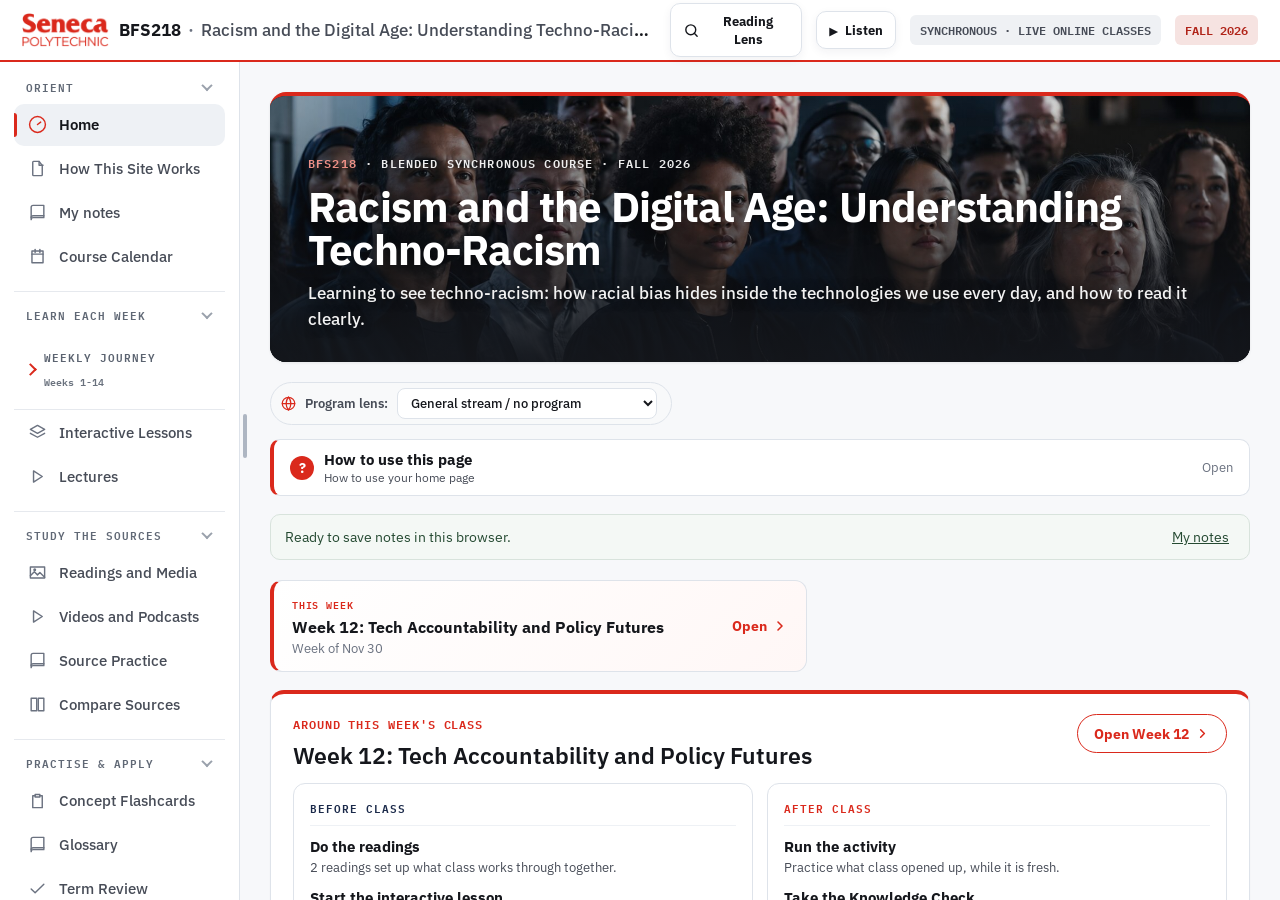
==== commit c8ed214e: "Clarify virtual robotics experiment and illustrative image" ====
--- a/index.html
+++ b/index.html
@@ -6,13 +6,13 @@
 <meta name="referrer" content="no-referrer">
 <meta name="theme-color" content="#DA291C">
 <meta name="viewport" content="width=device-width, initial-scale=1">
-<meta name="build" content="20260913-2">
+<meta name="build" content="20260913-5">
 <script>
 (function(){try{var m=document.querySelector('meta[name="build"]');var L=m?(m.content||''):'';if(!L)return;function cleanMarker(t){try{var u=new URL(location.href);if(t===L&&u.searchParams.has('_bf_build')){u.searchParams.delete('_bf_build');history.replaceState(history.state,'',u.href);}}catch(e){}}function chk(){fetch('build.txt?_='+Date.now(),{cache:'no-store'}).then(function(r){return r.ok?r.text():null;}).then(function(t){if(!t)return;t=(t||'').trim();if(!t)return;if(t===L){cleanMarker(t);return;}var seen=false,storageOK=true;try{seen=sessionStorage.getItem('bf_reload_for')===t;if(!seen)sessionStorage.setItem('bf_reload_for',t);}catch(e){storageOK=false;}if(seen)return;if(storageOK){location.reload();return;}try{var u=new URL(location.href);if(u.searchParams.get('_bf_build')===t)return;u.searchParams.set('_bf_build',t);location.replace(u.href);}catch(e){}}).catch(function(){});}chk();document.addEventListener('visibilitychange',function(){if(!document.hidden)chk();});window.addEventListener('focus',chk);setInterval(function(){if(!document.hidden)chk();},60000);}catch(e){}})();
 </script>
 <title>BFS218 Synchronous: your live-class companion site</title>
 <meta name="description" content="Instructor-created companion site for the synchronous online section of BFS218 at Seneca Polytechnic: prepare before class, review after, with readings, concepts, immersive experiences, and study supports. Blackboard remains the official Seneca course platform.">
-<link rel="stylesheet" href="./fonts/fonts.css?v=20260913-2">
+<link rel="stylesheet" href="./fonts/fonts.css?v=20260913-5">
 <link rel="icon" type="image/svg+xml" href="./favicon.svg">
 <style>
   :root{
@@ -801,9 +801,9 @@
   @media(max-width:620px){.wk-rhs-lab>header,.wk-benevolence-lab>header,.wk-threshold-lab>header,.wk-dctp-lab>header,.wk-aida-lab>header,.wk-archive-lab>header,.wk-compass-lab>header{grid-template-columns:1fr}.wk-rhs-lab>header>b,.wk-benevolence-lab>header>b,.wk-threshold-lab>header>b,.wk-dctp-lab>header>b,.wk-aida-lab>header>b,.wk-archive-lab>header>b,.wk-compass-lab>header>b{width:max-content}.wk-rhs-record,.wk-rhs-principles,.wk-rhs-scope>div[role=group],.wk-threshold-policy>div[role=group],.wk-threshold-rows article>div[role=group],.wk-dctp-choice,.wk-archive-pickers,.wk-archive-compare,.wk-archive-change>div,.wk-compass-builder,.wk-compass-plan>div{grid-template-columns:1fr}.wk-rhs-boundary,.wk-dctp-boundary,.wk-aida-status,.wk-dctp-result{grid-template-columns:1fr}.wk-rhs-boundary small{grid-column:1}.wk-aida-tabs{grid-template-columns:1fr}.activity-room-w8 .activity-model .wk-model-shell,.activity-room-w8 .activity-model .wk-model-canvas,.activity-room-w9 .activity-model .wk-model-shell,.activity-room-w9 .activity-model .wk-model-canvas,.activity-room-w10 .activity-model .wk-model-shell,.activity-room-w10 .activity-model .wk-model-canvas,.activity-room-w11 .activity-model .wk-model-shell,.activity-room-w11 .activity-model .wk-model-canvas,.activity-room-w12 .activity-model .wk-model-shell,.activity-room-w12 .activity-model .wk-model-canvas{min-height:340px}}
 
 </style>
-<link rel="stylesheet" href="./assets/walkthrough-immersive.css?v=20260913-2">
-<link rel="stylesheet" href="./assets/bfs218-evidence-visuals.css?v=20260913-2">
-<link rel="stylesheet" href="./assets/bfs218-test-idea.css?v=20260913-2">
+<link rel="stylesheet" href="./assets/walkthrough-immersive.css?v=20260913-5">
+<link rel="stylesheet" href="./assets/bfs218-evidence-visuals.css?v=20260913-5">
+<link rel="stylesheet" href="./assets/bfs218-test-idea.css?v=20260913-5">
 <style id="recording-layout">
 /* Keep recording controls on their own rows, including narrow screens. */
 .wk-rec-inner{display:grid;grid-template-columns:minmax(0,1fr);justify-items:start}
@@ -812,7 +812,7 @@
 .wk-rec-frame{width:100%}
 .wk-rec-meta{max-width:100%}
 </style>
-<link rel="stylesheet" href="./assets/student-support.css?v=20260913-2">
+<link rel="stylesheet" href="./assets/student-support.css?v=20260913-5">
 </head>
 <body>
 
@@ -826,36 +826,36 @@
 </noscript>
 <div id="app"></div>
 <div id="soc-live" role="status" aria-live="polite" class="skip"></div>
-<script src="./data/corpus-data.js?v=20260913-2"></script>
-<script src="./data/bfs218-mc.js?v=20260913-2"></script>
-<script src="./data/bfs218-featured-sources.js?v=20260913-2"></script>
-<script src="./data/bfs218-kc.js?v=20260913-2"></script>
-<script src="./data/bfs218-kc-additions.js?v=20260913-2"></script>
-<script src="./data/bfs218-career.js?v=20260913-2"></script>
-<script src="./data/seneca-programs.js?v=20260913-2"></script>
-<script src="./data/bfs218-lens.js?v=20260913-2"></script>
-<script src="./data/bfs218-howto.js?v=20260913-2"></script>
-<script src="./data/bfs218-outcomes.js?v=20260913-2"></script>
-<script src="data/bfs218-audio.js?v=20260913-2"></script>
-<script src="./data/bfs218-audio-timings.js?v=20260913-2"></script>
-<script src="./data/bfs218-audio-langs.js?v=20260913-2"></script>
-<script defer src="data/bfs218-field-examples.js?v=20260913-2"></script>
-<script defer src="data/bfs218-program-cases.js?v=20260913-2"></script>
-<script src="./data/bfs218-visuals.js?v=20260913-2"></script>
-<script src="./data/bfs218-evidence-visuals.js?v=20260913-2"></script>
-<script src="./data/bfs218-walkfigs.js?v=20260913-2"></script>
-<script src="./data/bfs218-visual-stories.js?v=20260913-2"></script>
-<script src="./data/bfs218-experiments.js?v=20260913-2"></script>
-<script src="./data/bfs218-simulations.js?v=20260913-2"></script>
-<script src="./data/bfs218-holo.js?v=20260913-2"></script>
-<script src="./data/videos.js?v=20260913-2"></script>
-<script src="./data/bfs218-recordings.js?v=20260913-2"></script>
-<script src="./dev.js?v=20260913-2"></script>
-<script src="./data/assessment-guides.js?v=20260913-2"></script>
-<script src="./assessment-guides-view.js?v=20260913-2"></script>
-<script src="./data/bfs218-test-idea.js?v=20260913-2"></script>
-<script src="./app.js?v=20260913-2"></script>
-<script defer src="assets/img-viewer.js?v=20260913-2"></script>
-<script defer src="./assets/sidebar-resize.js?v=20260913-2"></script>
+<script src="./data/corpus-data.js?v=20260913-5"></script>
+<script src="./data/bfs218-mc.js?v=20260913-5"></script>
+<script src="./data/bfs218-featured-sources.js?v=20260913-5"></script>
+<script src="./data/bfs218-kc.js?v=20260913-5"></script>
+<script src="./data/bfs218-kc-additions.js?v=20260913-5"></script>
+<script src="./data/bfs218-career.js?v=20260913-5"></script>
+<script src="./data/seneca-programs.js?v=20260913-5"></script>
+<script src="./data/bfs218-lens.js?v=20260913-5"></script>
+<script src="./data/bfs218-howto.js?v=20260913-5"></script>
+<script src="./data/bfs218-outcomes.js?v=20260913-5"></script>
+<script src="data/bfs218-audio.js?v=20260913-5"></script>
+<script src="./data/bfs218-audio-timings.js?v=20260913-5"></script>
+<script src="./data/bfs218-audio-langs.js?v=20260913-5"></script>
+<script defer src="data/bfs218-field-examples.js?v=20260913-5"></script>
+<script defer src="data/bfs218-program-cases.js?v=20260913-5"></script>
+<script src="./data/bfs218-visuals.js?v=20260913-5"></script>
+<script src="./data/bfs218-evidence-visuals.js?v=20260913-5"></script>
+<script src="./data/bfs218-walkfigs.js?v=20260913-5"></script>
+<script src="./data/bfs218-visual-stories.js?v=20260913-5"></script>
+<script src="./data/bfs218-experiments.js?v=20260913-5"></script>
+<script src="./data/bfs218-simulations.js?v=20260913-5"></script>
+<script src="./data/bfs218-holo.js?v=20260913-5"></script>
+<script src="./data/videos.js?v=20260913-5"></script>
+<script src="./data/bfs218-recordings.js?v=20260913-5"></script>
+<script src="./dev.js?v=20260913-5"></script>
+<script src="./data/assessment-guides.js?v=20260913-5"></script>
+<script src="./assessment-guides-view.js?v=20260913-5"></script>
+<script src="./data/bfs218-test-idea.js?v=20260913-5"></script>
+<script src="./app.js?v=20260913-5"></script>
+<script defer src="assets/img-viewer.js?v=20260913-5"></script>
+<script defer src="./assets/sidebar-resize.js?v=20260913-5"></script>
 </body>
 </html>
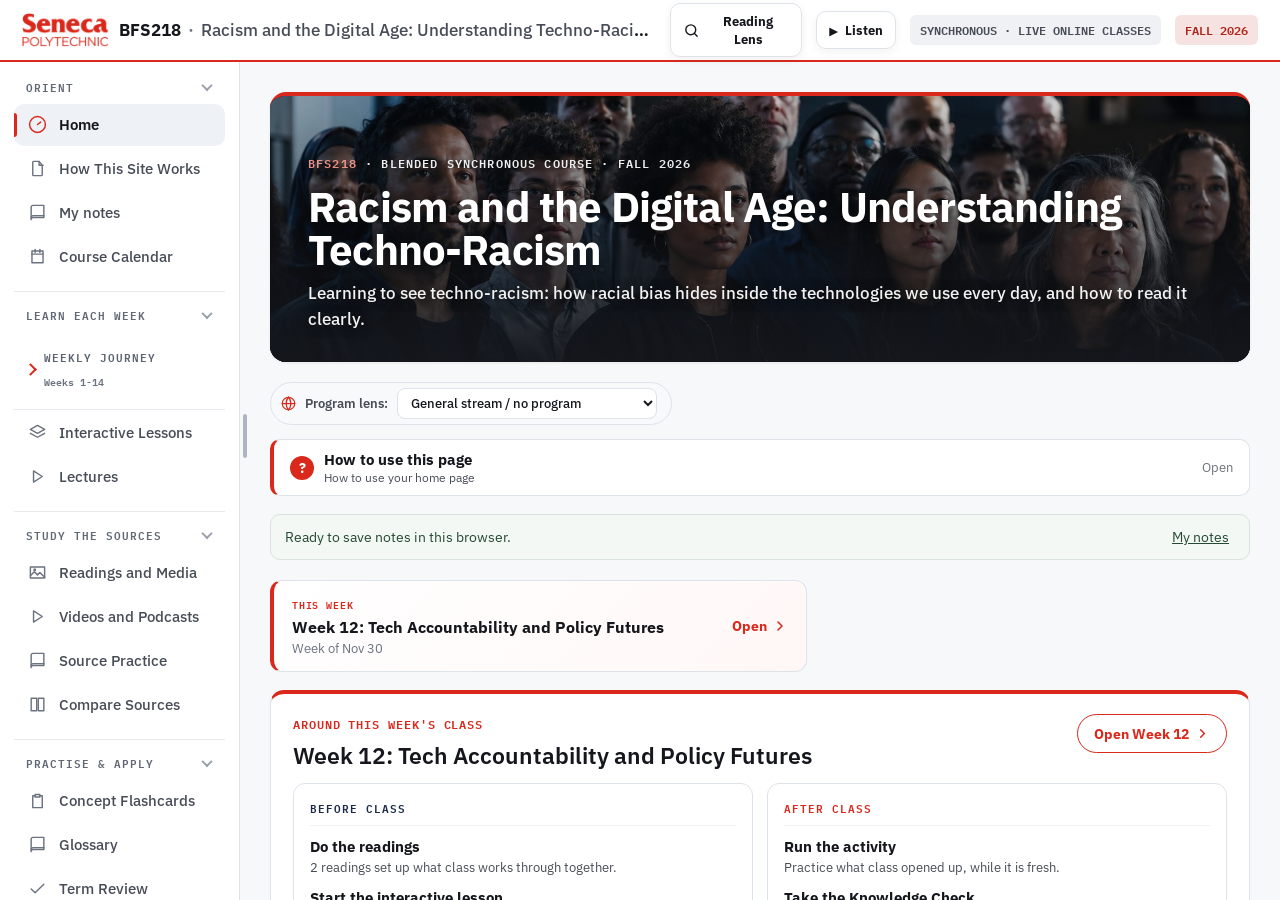
==== commit fff98a7e: "Fix reading and comparison panels at tablet widths" ====
--- a/index.html
+++ b/index.html
@@ -6,13 +6,13 @@
 <meta name="referrer" content="no-referrer">
 <meta name="theme-color" content="#DA291C">
 <meta name="viewport" content="width=device-width, initial-scale=1">
-<meta name="build" content="20260913-5">
+<meta name="build" content="20260914-1">
 <script>
 (function(){try{var m=document.querySelector('meta[name="build"]');var L=m?(m.content||''):'';if(!L)return;function cleanMarker(t){try{var u=new URL(location.href);if(t===L&&u.searchParams.has('_bf_build')){u.searchParams.delete('_bf_build');history.replaceState(history.state,'',u.href);}}catch(e){}}function chk(){fetch('build.txt?_='+Date.now(),{cache:'no-store'}).then(function(r){return r.ok?r.text():null;}).then(function(t){if(!t)return;t=(t||'').trim();if(!t)return;if(t===L){cleanMarker(t);return;}var seen=false,storageOK=true;try{seen=sessionStorage.getItem('bf_reload_for')===t;if(!seen)sessionStorage.setItem('bf_reload_for',t);}catch(e){storageOK=false;}if(seen)return;if(storageOK){location.reload();return;}try{var u=new URL(location.href);if(u.searchParams.get('_bf_build')===t)return;u.searchParams.set('_bf_build',t);location.replace(u.href);}catch(e){}}).catch(function(){});}chk();document.addEventListener('visibilitychange',function(){if(!document.hidden)chk();});window.addEventListener('focus',chk);setInterval(function(){if(!document.hidden)chk();},60000);}catch(e){}})();
 </script>
 <title>BFS218 Synchronous: your live-class companion site</title>
 <meta name="description" content="Instructor-created companion site for the synchronous online section of BFS218 at Seneca Polytechnic: prepare before class, review after, with readings, concepts, immersive experiences, and study supports. Blackboard remains the official Seneca course platform.">
-<link rel="stylesheet" href="./fonts/fonts.css?v=20260913-5">
+<link rel="stylesheet" href="./fonts/fonts.css?v=20260914-1">
 <link rel="icon" type="image/svg+xml" href="./favicon.svg">
 <style>
   :root{
@@ -681,10 +681,13 @@
     .reader-lens-btn{margin-left:auto;padding:8px 10px;min-width:40px}
     .reader-lens-label{display:none}
     .reader-lens{width:min(316px,calc(100vw - 24px))}
-    .soc-detailgrid{grid-template-columns:1fr!important}
+    .soc-weekstrip{display:flex!important}
+  }
+  .soc-detailgrid > *{min-width:0}
+  @media (max-width:1100px){
+    .soc-detailgrid{grid-template-columns:minmax(0,1fr)!important}
     .soc-rail{position:static!important}
     .soc-pickbox{max-height:none!important}
-    .soc-weekstrip{display:flex!important}
   }
   @media (max-width:480px){
     .soc-cardgrid{grid-template-columns:1fr!important}
@@ -801,9 +804,9 @@
   @media(max-width:620px){.wk-rhs-lab>header,.wk-benevolence-lab>header,.wk-threshold-lab>header,.wk-dctp-lab>header,.wk-aida-lab>header,.wk-archive-lab>header,.wk-compass-lab>header{grid-template-columns:1fr}.wk-rhs-lab>header>b,.wk-benevolence-lab>header>b,.wk-threshold-lab>header>b,.wk-dctp-lab>header>b,.wk-aida-lab>header>b,.wk-archive-lab>header>b,.wk-compass-lab>header>b{width:max-content}.wk-rhs-record,.wk-rhs-principles,.wk-rhs-scope>div[role=group],.wk-threshold-policy>div[role=group],.wk-threshold-rows article>div[role=group],.wk-dctp-choice,.wk-archive-pickers,.wk-archive-compare,.wk-archive-change>div,.wk-compass-builder,.wk-compass-plan>div{grid-template-columns:1fr}.wk-rhs-boundary,.wk-dctp-boundary,.wk-aida-status,.wk-dctp-result{grid-template-columns:1fr}.wk-rhs-boundary small{grid-column:1}.wk-aida-tabs{grid-template-columns:1fr}.activity-room-w8 .activity-model .wk-model-shell,.activity-room-w8 .activity-model .wk-model-canvas,.activity-room-w9 .activity-model .wk-model-shell,.activity-room-w9 .activity-model .wk-model-canvas,.activity-room-w10 .activity-model .wk-model-shell,.activity-room-w10 .activity-model .wk-model-canvas,.activity-room-w11 .activity-model .wk-model-shell,.activity-room-w11 .activity-model .wk-model-canvas,.activity-room-w12 .activity-model .wk-model-shell,.activity-room-w12 .activity-model .wk-model-canvas{min-height:340px}}
 
 </style>
-<link rel="stylesheet" href="./assets/walkthrough-immersive.css?v=20260913-5">
-<link rel="stylesheet" href="./assets/bfs218-evidence-visuals.css?v=20260913-5">
-<link rel="stylesheet" href="./assets/bfs218-test-idea.css?v=20260913-5">
+<link rel="stylesheet" href="./assets/walkthrough-immersive.css?v=20260914-1">
+<link rel="stylesheet" href="./assets/bfs218-evidence-visuals.css?v=20260914-1">
+<link rel="stylesheet" href="./assets/bfs218-test-idea.css?v=20260914-1">
 <style id="recording-layout">
 /* Keep recording controls on their own rows, including narrow screens. */
 .wk-rec-inner{display:grid;grid-template-columns:minmax(0,1fr);justify-items:start}
@@ -812,7 +815,7 @@
 .wk-rec-frame{width:100%}
 .wk-rec-meta{max-width:100%}
 </style>
-<link rel="stylesheet" href="./assets/student-support.css?v=20260913-5">
+<link rel="stylesheet" href="./assets/student-support.css?v=20260914-1">
 </head>
 <body>
 
@@ -826,36 +829,36 @@
 </noscript>
 <div id="app"></div>
 <div id="soc-live" role="status" aria-live="polite" class="skip"></div>
-<script src="./data/corpus-data.js?v=20260913-5"></script>
-<script src="./data/bfs218-mc.js?v=20260913-5"></script>
-<script src="./data/bfs218-featured-sources.js?v=20260913-5"></script>
-<script src="./data/bfs218-kc.js?v=20260913-5"></script>
-<script src="./data/bfs218-kc-additions.js?v=20260913-5"></script>
-<script src="./data/bfs218-career.js?v=20260913-5"></script>
-<script src="./data/seneca-programs.js?v=20260913-5"></script>
-<script src="./data/bfs218-lens.js?v=20260913-5"></script>
-<script src="./data/bfs218-howto.js?v=20260913-5"></script>
-<script src="./data/bfs218-outcomes.js?v=20260913-5"></script>
-<script src="data/bfs218-audio.js?v=20260913-5"></script>
-<script src="./data/bfs218-audio-timings.js?v=20260913-5"></script>
-<script src="./data/bfs218-audio-langs.js?v=20260913-5"></script>
-<script defer src="data/bfs218-field-examples.js?v=20260913-5"></script>
-<script defer src="data/bfs218-program-cases.js?v=20260913-5"></script>
-<script src="./data/bfs218-visuals.js?v=20260913-5"></script>
-<script src="./data/bfs218-evidence-visuals.js?v=20260913-5"></script>
-<script src="./data/bfs218-walkfigs.js?v=20260913-5"></script>
-<script src="./data/bfs218-visual-stories.js?v=20260913-5"></script>
-<script src="./data/bfs218-experiments.js?v=20260913-5"></script>
-<script src="./data/bfs218-simulations.js?v=20260913-5"></script>
-<script src="./data/bfs218-holo.js?v=20260913-5"></script>
-<script src="./data/videos.js?v=20260913-5"></script>
-<script src="./data/bfs218-recordings.js?v=20260913-5"></script>
-<script src="./dev.js?v=20260913-5"></script>
-<script src="./data/assessment-guides.js?v=20260913-5"></script>
-<script src="./assessment-guides-view.js?v=20260913-5"></script>
-<script src="./data/bfs218-test-idea.js?v=20260913-5"></script>
-<script src="./app.js?v=20260913-5"></script>
-<script defer src="assets/img-viewer.js?v=20260913-5"></script>
-<script defer src="./assets/sidebar-resize.js?v=20260913-5"></script>
+<script src="./data/corpus-data.js?v=20260914-1"></script>
+<script src="./data/bfs218-mc.js?v=20260914-1"></script>
+<script src="./data/bfs218-featured-sources.js?v=20260914-1"></script>
+<script src="./data/bfs218-kc.js?v=20260914-1"></script>
+<script src="./data/bfs218-kc-additions.js?v=20260914-1"></script>
+<script src="./data/bfs218-career.js?v=20260914-1"></script>
+<script src="./data/seneca-programs.js?v=20260914-1"></script>
+<script src="./data/bfs218-lens.js?v=20260914-1"></script>
+<script src="./data/bfs218-howto.js?v=20260914-1"></script>
+<script src="./data/bfs218-outcomes.js?v=20260914-1"></script>
+<script src="data/bfs218-audio.js?v=20260914-1"></script>
+<script src="./data/bfs218-audio-timings.js?v=20260914-1"></script>
+<script src="./data/bfs218-audio-langs.js?v=20260914-1"></script>
+<script defer src="data/bfs218-field-examples.js?v=20260914-1"></script>
+<script defer src="data/bfs218-program-cases.js?v=20260914-1"></script>
+<script src="./data/bfs218-visuals.js?v=20260914-1"></script>
+<script src="./data/bfs218-evidence-visuals.js?v=20260914-1"></script>
+<script src="./data/bfs218-walkfigs.js?v=20260914-1"></script>
+<script src="./data/bfs218-visual-stories.js?v=20260914-1"></script>
+<script src="./data/bfs218-experiments.js?v=20260914-1"></script>
+<script src="./data/bfs218-simulations.js?v=20260914-1"></script>
+<script src="./data/bfs218-holo.js?v=20260914-1"></script>
+<script src="./data/videos.js?v=20260914-1"></script>
+<script src="./data/bfs218-recordings.js?v=20260914-1"></script>
+<script src="./dev.js?v=20260914-1"></script>
+<script src="./data/assessment-guides.js?v=20260914-1"></script>
+<script src="./assessment-guides-view.js?v=20260914-1"></script>
+<script src="./data/bfs218-test-idea.js?v=20260914-1"></script>
+<script src="./app.js?v=20260914-1"></script>
+<script defer src="assets/img-viewer.js?v=20260914-1"></script>
+<script defer src="./assets/sidebar-resize.js?v=20260914-1"></script>
 </body>
 </html>
